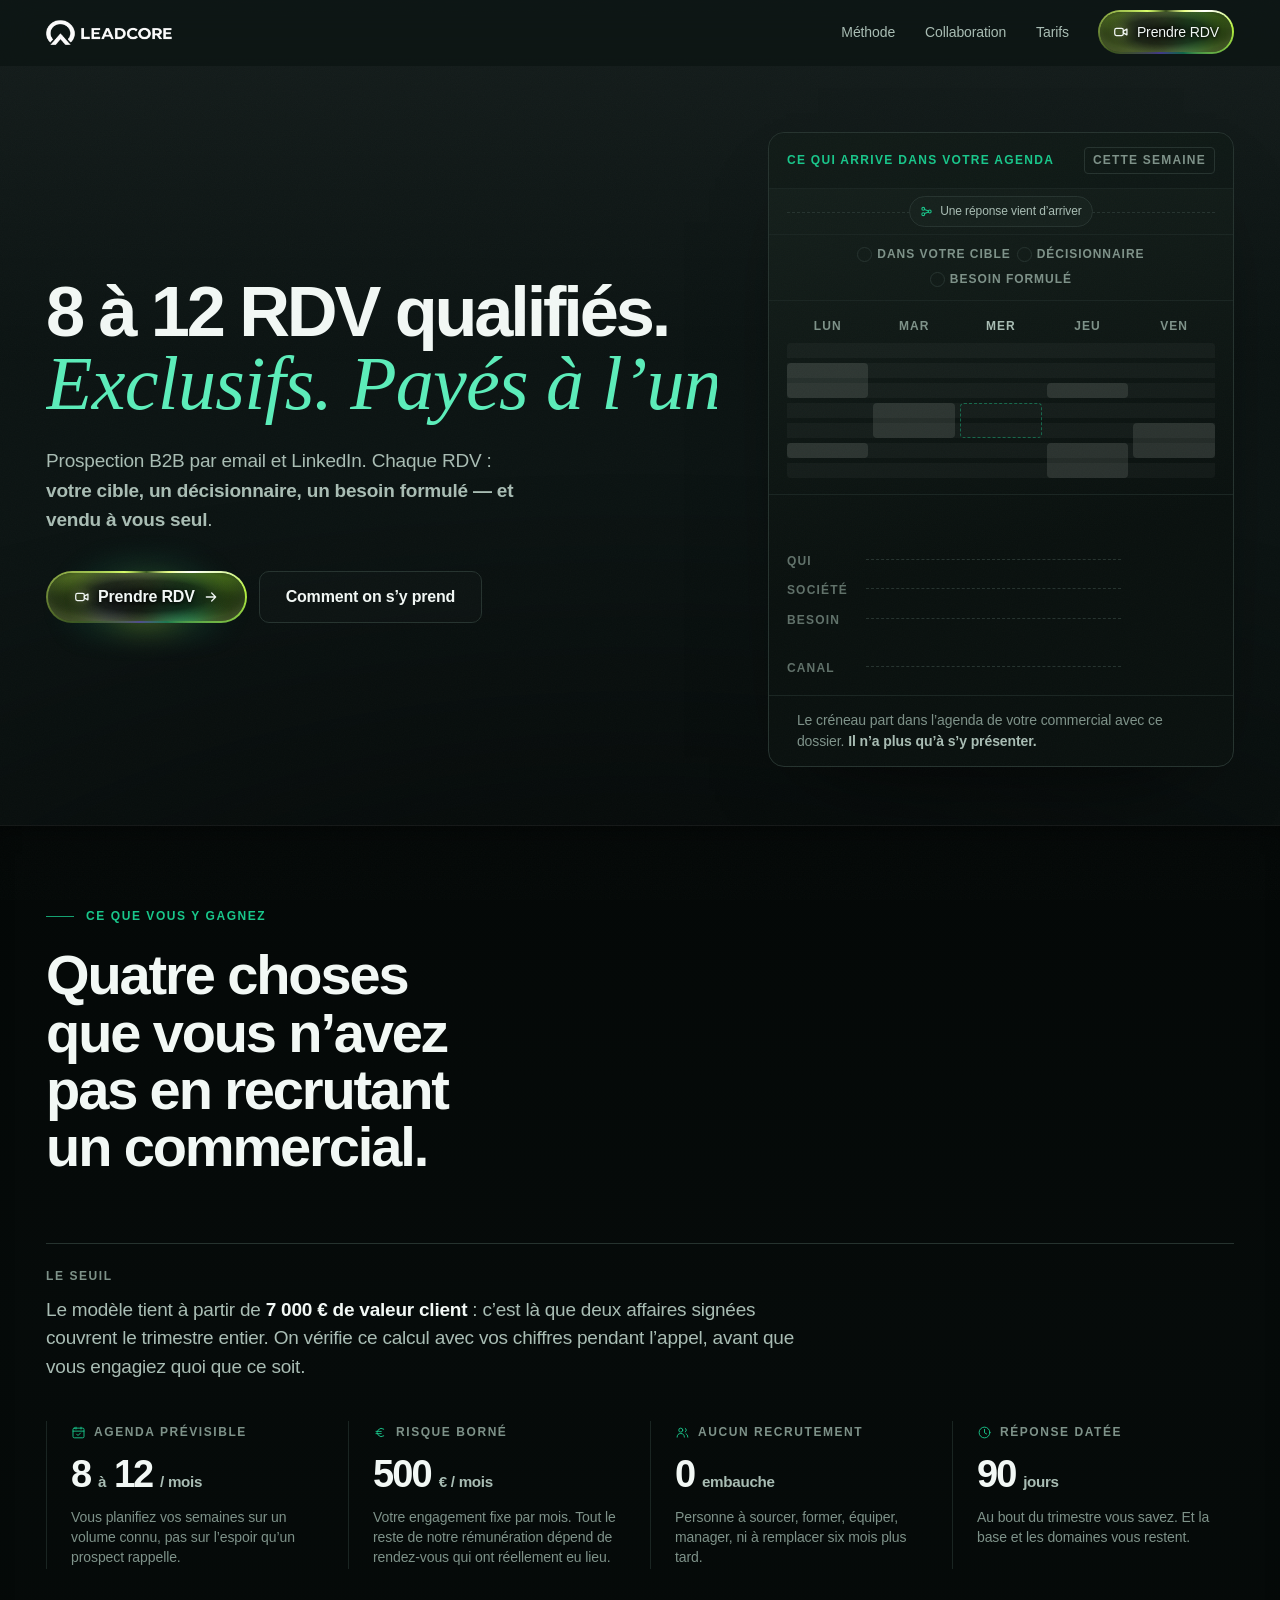
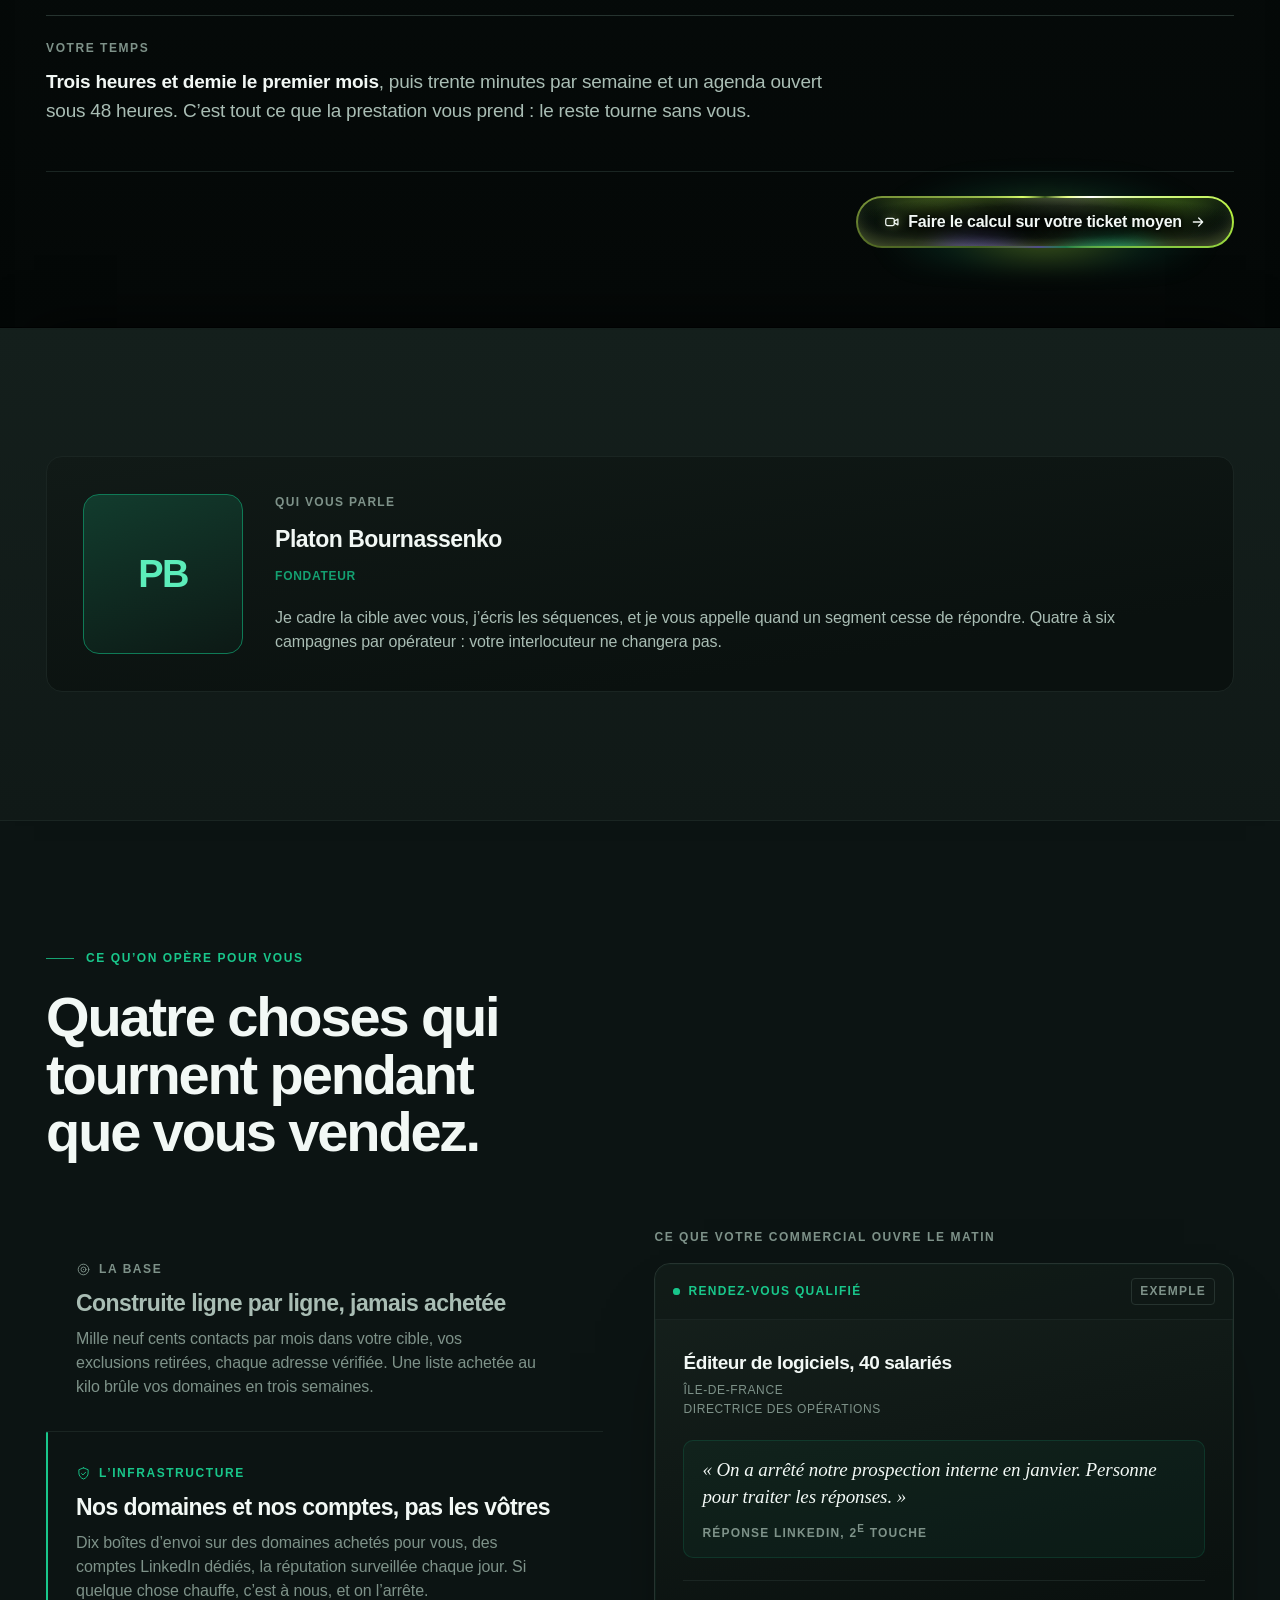
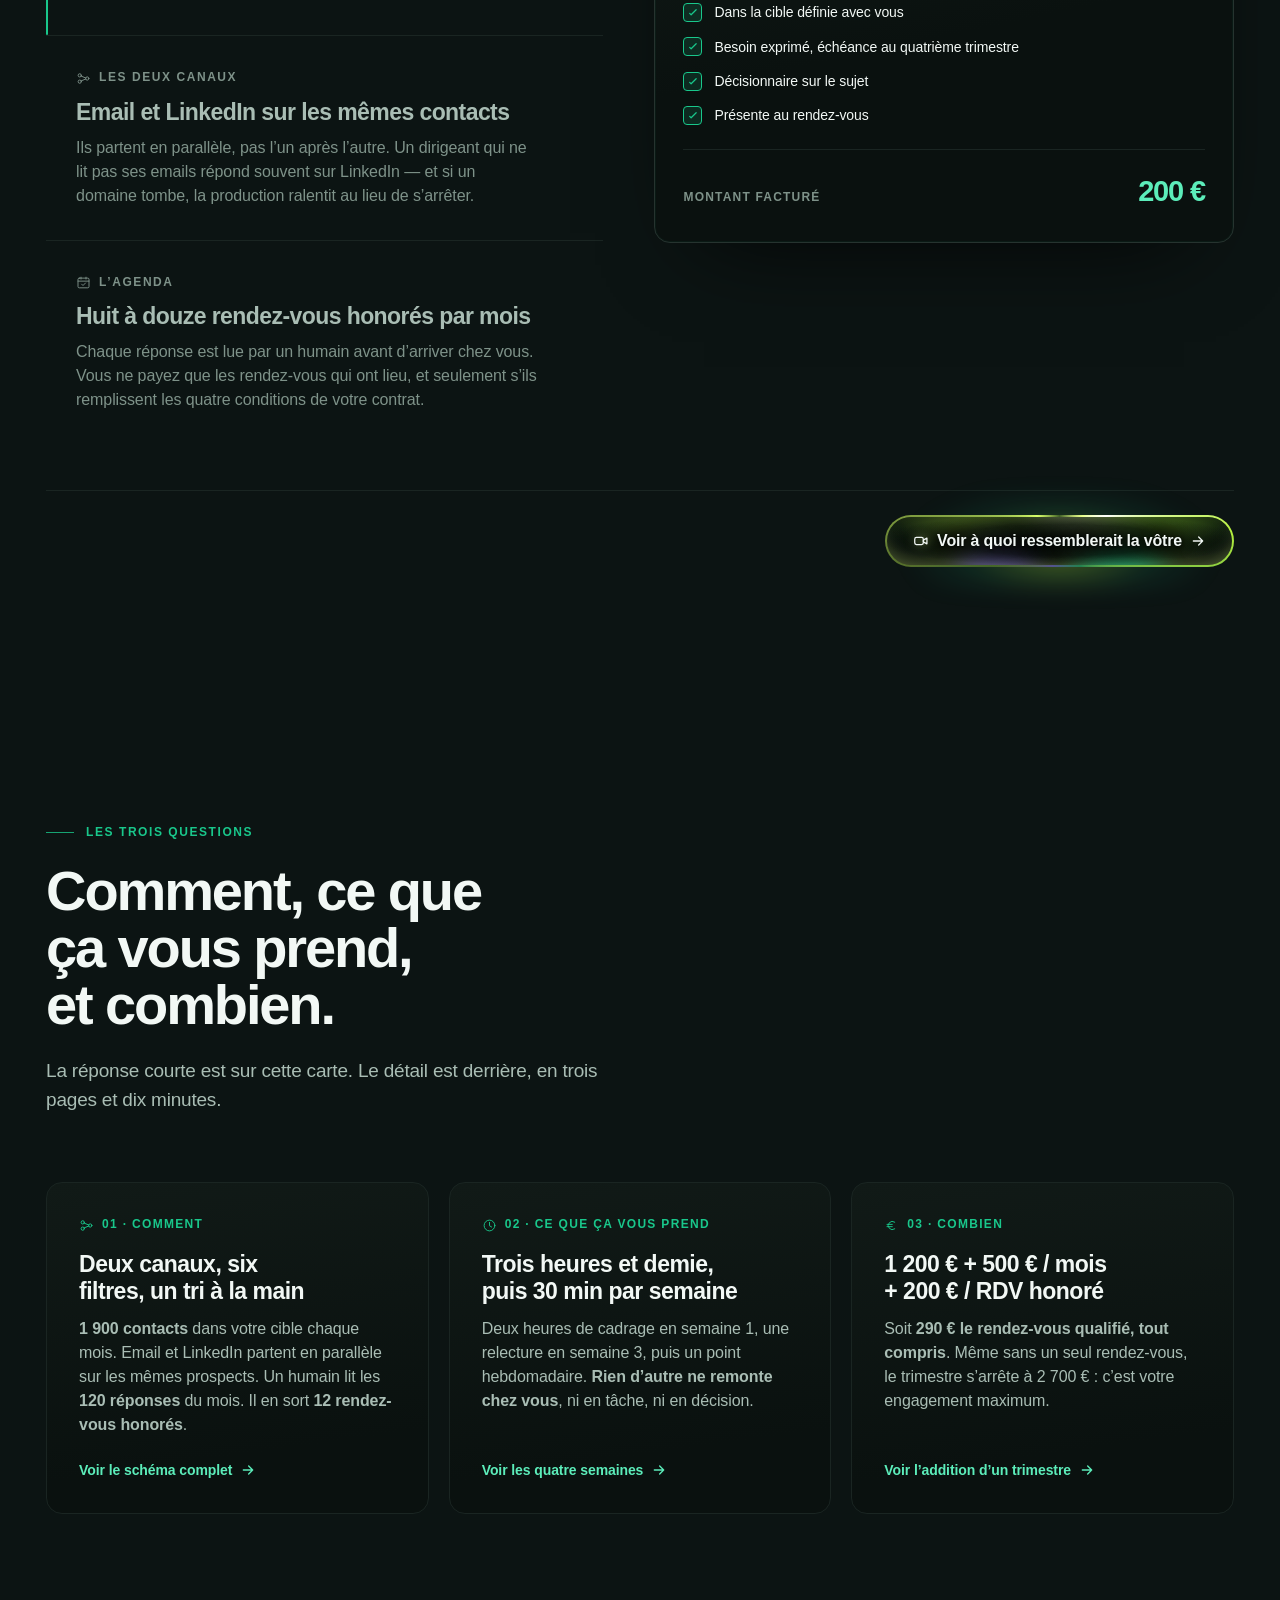
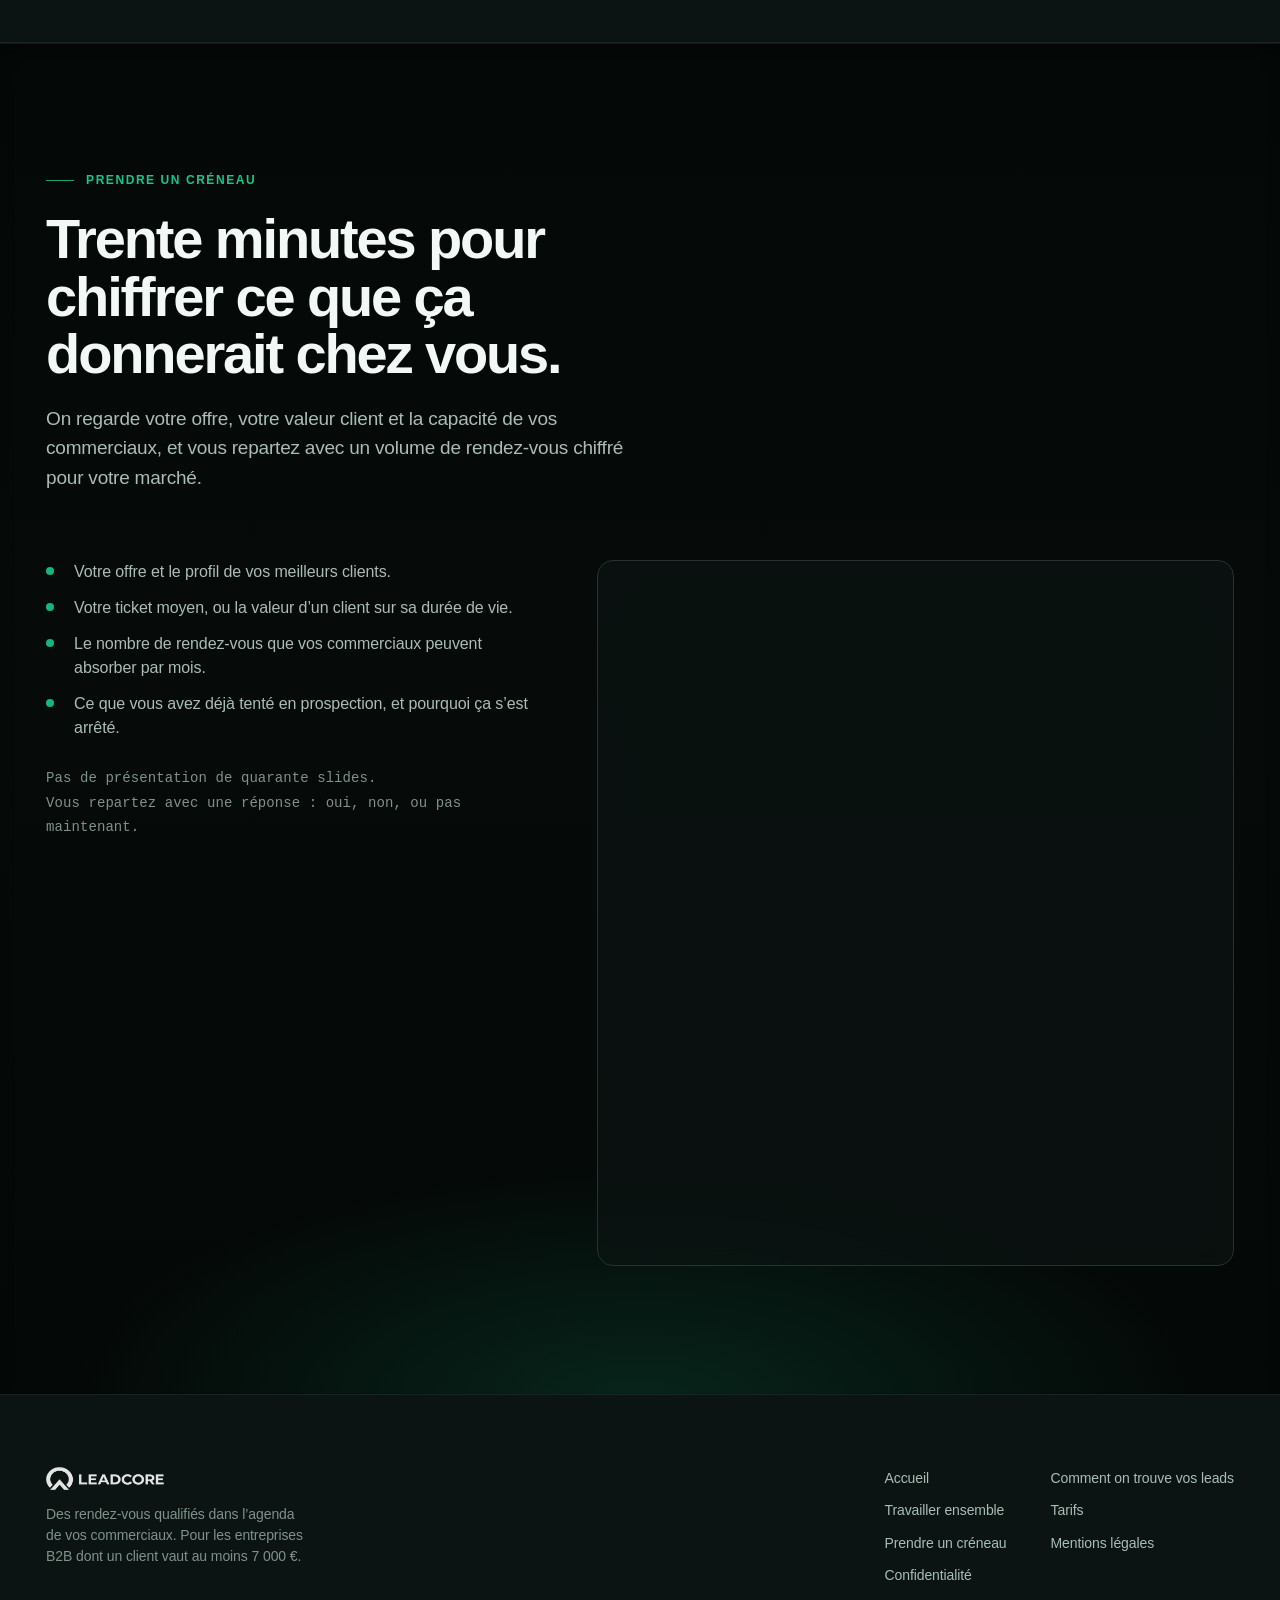
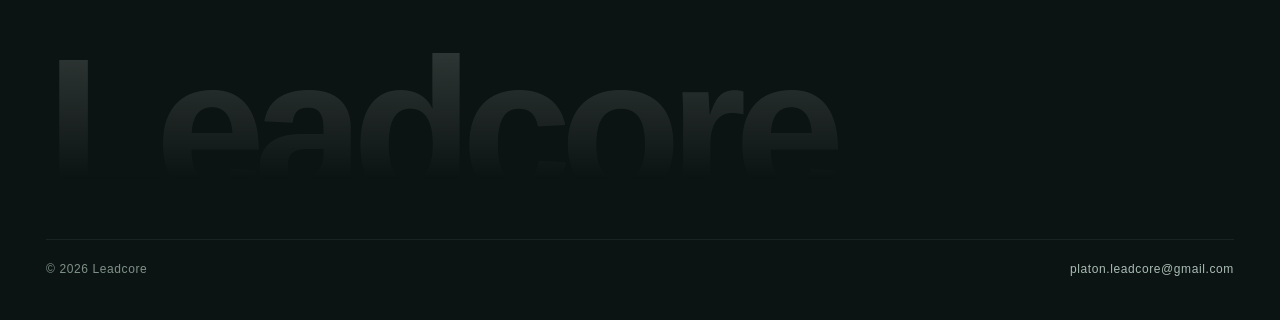
==== site/index.html @ 28aa3277 "L'agenda qui se remplit remplace la grille tarifaire dans le héros La place la plus visible du site " ====
<!doctype html>
<html lang="fr">
<head>
<meta charset="utf-8">
<meta name="viewport" content="width=device-width,initial-scale=1">
<title>Leadcore — Vos commerciaux ne prospectent plus, ils closent</title>
<meta name="description" content="Leadcore remplit l’agenda de vos commerciaux de rendez-vous B2B qualifiés. Vous ne payez que ceux qui ont lieu. Pour les entreprises dont un client vaut au moins 7 000 €.">
<link rel="canonical" href="https://leadcore.fr/">
<meta property="og:type" content="website">
<meta property="og:locale" content="fr_FR">
<meta property="og:site_name" content="Leadcore">
<meta property="og:url" content="https://leadcore.fr/">
<meta property="og:title" content="Leadcore — Vos commerciaux ne prospectent plus, ils closent">
<meta property="og:description" content="Leadcore remplit l’agenda de vos commerciaux de rendez-vous B2B qualifiés. Vous ne payez que ceux qui ont lieu. Pour les entreprises dont un client vaut au moins 7 000 €.">
<meta property="og:image" content="https://leadcore.fr/assets/og-leadcore.png">
<meta property="og:image:width" content="1200">
<meta property="og:image:height" content="630">
<meta name="twitter:card" content="summary_large_image">
<meta name="theme-color" content="#0C1413">
<link rel="icon" href="data:image/svg+xml,%3Csvg xmlns='http://www.w3.org/2000/svg' viewBox='0 0 32 32'%3E%3Crect width='32' height='32' rx='7' fill='%23050908'/%3E%3Cpath d='M10 8v13h9' stroke='%2319C78B' stroke-width='3.2' fill='none' stroke-linecap='square'/%3E%3C/svg%3E">
<link rel="apple-touch-icon" href="assets/icon-180.png">
<script>document.documentElement.className+=" js p-home has-intro"</script>
<link rel="preload" as="font" type="font/woff2" href="assets/fonts/geist-latin-19f9c925.woff2" crossorigin>
<link rel="preload" as="font" type="font/woff2" href="assets/fonts/instrument-serif-latin-5a51946d.woff2" crossorigin>
<link rel="stylesheet" href="assets/fonts.css?v=20260918b">
<link rel="stylesheet" href="assets/styles.css?v=20260918b">
</head>
<body>
<a class="skip" href="#main">Aller au contenu</a>

<!-- ══════════ OUVERTURE ══════════
     Séquence d'ouverture, jouée une fois par session. Le balisage est inerte
     tant que main.js ne pose pas la classe .go&nbsp;: sans JavaScript, sous
     prefers-reduced-motion ou en arrivant sur une ancre, le bloc reste
     display:none et la page s'affiche directement. -->
<div class="intro" id="intro" role="presentation" aria-hidden="true">
  <div class="intro-seeds" aria-hidden="true"><i></i><i></i><i></i><i></i><i></i><i></i></div>
  <div class="intro-lockup">
    <svg class="intro-mark" viewBox="0 0 252 218" aria-hidden="true">
      <g transform="translate(0,218) scale(1,-1)" fill-rule="evenodd"><path d="M101.3 214.1 c-5.6 -0.9 -10.5 -1.9 -10.9 -2.3 -0.4 -0.5 -1.7 -0.8 -2.9 -0.8 -2 0 -4.5 -0.9 -17.2 -6.6 -1.7 -0.8 -3.6 -1.4 -4.2 -1.4 -0.6 0 -1.1 -0.3 -1.1 -0.7 0 -0.5 -1 -1.3 -2.3 -1.9 -5.3 -2.6 -9.2 -5.1 -11.4 -7.1 -1.3 -1.3 -2.8 -2.3 -3.2 -2.3 -0.9 0 -18.4 -17.1 -21.2 -20.6 -5.6 -7.2 -9.9 -13.5 -9.9 -14.4 0 -0.5 -0.4 -1 -0.8 -1 -0.4 0 -1.6 -2.2 -2.7 -5 -1.1 -2.7 -2.3 -5 -2.7 -5 -0.4 0 -0.8 -0.6 -0.8 -1.4 0 -0.7 -0.7 -2.7 -1.5 -4.2 -0.8 -1.6 -1.5 -3.7 -1.5 -4.6 0 -0.9 -0.4 -2 -1 -2.3 -0.5 -0.3 -1 -1.9 -1 -3.4 0 -1.5 -0.4 -3.1 -1 -3.7 -2.6 -2.6 -2.7 -42.2 -0.1 -47.9 0.5 -1.1 1.7 -4.7 2.6 -8 2 -7 12.2 -28.5 13.5 -28.5 0.5 0 1.1 -0.8 1.4 -1.8 0.4 -1 1.9 -3.3 3.4 -4.9 1.5 -1.7 4.5 -5.2 6.7 -7.7 5.4 -6.2 4.1 -6.8 16.5 7.5 2.5 2.8 6.4 7.2 8.8 9.6 4.9 5.2 5 8.5 0.2 12.3 -1.8 1.4 -10.2 15.6 -10.7 18.1 -0.3 1.6 -0.9 2.9 -1.3 2.9 -0.7 0 -2.1 5.4 -4.1 16 -1.1 5.8 -0.5 20.5 1.1 25.5 0.5 1.6 1.7 5.7 2.6 9 0.9 3.3 2.6 7.6 3.8 9.5 1.2 1.9 2.6 4.4 3.3 5.5 0.7 1.1 1.5 2.6 1.9 3.4 1.3 2.6 10.6 12.5 15.8 16.9 3.8 3.2 13.3 9.2 14.6 9.2 0.5 0 1 0.4 1 0.8 0 0.4 2.4 1.5 5.3 2.5 2.8 0.9 8.1 2.6 11.7 3.8 27.9 8.9 63.6 -0.7 86 -23.1 8.5 -8.5 10.2 -10.6 12.6 -15.2 0.9 -1.8 2 -3.5 2.3 -3.8 1.8 -1.5 6.1 -13.2 6.1 -16.7 0 -1.2 0.6 -2.3 1.3 -2.6 1.7 -0.5 1.7 -29.9 -0.1 -30.5 -0.6 -0.2 -1.2 -1.9 -1.2 -3.7 0 -1.9 -0.4 -3.7 -1 -4 -0.5 -0.3 -1 -1.3 -1 -2.2 0 -1.6 -2.9 -8.4 -4 -9.3 -0.3 -0.3 -1.6 -2.2 -2.9 -4.3 -1.3 -2.1 -2.8 -4.3 -3.5 -5 -7.5 -7.7 -7.5 -8.8 -0.7 -15.9 2 -2 7.2 -7.5 11.6 -12.2 9.3 -10 8.9 -9.9 14 -3.5 2.2 2.7 4.8 6 5.9 7.2 1 1.2 3.9 5.4 6.4 9.2 2.5 3.9 4.9 7.2 5.4 7.3 0.4 0.2 0.8 0.9 0.8 1.5 0 0.9 1.8 5.7 7.1 19.2 3.7 9.5 5.1 42.8 2 50.7 -0.4 1.3 -1.6 4.8 -2.6 7.8 -2.5 8.1 -2.7 8.7 -7.5 18.2 -2.4 4.8 -5.1 9.7 -6.2 10.7 -1 1.1 -1.8 2.5 -1.8 3.1 0 0.5 -0.4 1 -0.9 1 -0.5 0 -1.3 1 -1.6 2.1 -0.7 2.2 -21.5 23.9 -22.8 23.9 -0.4 0 -1.3 0.5 -2 1 -5 4.2 -7.1 5.8 -10.4 7.5 -2.1 1.1 -4 2.2 -4.3 2.6 -0.6 0.6 -11.6 5.9 -12.4 5.9 -0.3 0 -3 1.1 -6 2.5 -3 1.4 -6.4 2.5 -7.5 2.5 -1.2 0 -2.9 0.4 -3.9 0.9 -7.5 3.8 -39.9 5.1 -57.9 2.2z"/><path d="M121.9 96.8 c-2.4 -2.8 -5.7 -6.6 -7.4 -8.4 -1.6 -1.7 -4.6 -5 -6.5 -7.4 -4 -4.7 -11 -12.7 -15.6 -17.6 -1.7 -1.8 -5 -5.7 -7.5 -8.5 -2.4 -2.9 -4.9 -5.7 -5.4 -6.3 -0.6 -0.6 -3.5 -4 -6.5 -7.6 -3 -3.6 -6 -6.9 -6.6 -7.5 -0.5 -0.5 -3.9 -4.4 -7.5 -8.5 -7.5 -8.7 -13.3 -15.3 -17.1 -19.3 -1.6 -1.6 -2.8 -3.3 -2.8 -3.8 0 -1.9 44.8 -1.1 46.8 0.9 0.9 0.9 4.6 5.2 8.1 9.5 3.5 4.2 6.6 7.7 7 7.7 0.3 0 1.7 1.7 3.1 3.7 1.4 2 3 4.1 3.6 4.7 0.5 0.6 3.2 3.6 5.8 6.6 7.4 8.5 11.3 12.7 12.5 13.5 1.2 0.7 4.4 -2.3 10.5 -9.6 5.4 -6.4 13.1 -15.2 17.4 -19.8 2.4 -2.5 6 -6.6 8 -9.1 8.1 -9.8 5.7 -9.1 30.4 -8.9 23.9 0.1 23.8 0.1 18.1 5.9 -3.8 3.7 -12.1 13 -18.4 20.5 -1.9 2.2 -4.3 4.9 -5.4 6.1 -1.1 1.1 -4 4.4 -6.5 7.3 -2.5 2.8 -6.3 7.1 -8.5 9.4 -2.2 2.3 -5.8 6.4 -8 9.1 -2.2 2.7 -5.4 6.3 -7 8 -1.7 1.7 -5.1 5.6 -7.5 8.6 -4.7 5.7 -9.8 11.6 -16.3 18.4 -2.2 2.2 -4.5 4.9 -5.2 5.8 -1.1 1.7 -1.6 1.4 -5.6 -3.4z"/></g>
    </svg>
    <svg class="intro-word" viewBox="0 0 791 218" aria-hidden="true">
      <g transform="translate(0,218) scale(1,-1)" fill-rule="evenodd"><path d="M444.5 149 c-0.3 -0.5 -2.1 -1 -3.8 -1 -4.6 0 -17.7 -4.7 -17.7 -6.2 0 -0.5 -0.7 -0.8 -1.5 -0.8 -1.8 0 -14.5 -12.1 -14.5 -13.8 0 -0.7 -0.4 -1.2 -1 -1.2 -0.5 0 -1.2 -1.1 -1.6 -2.5 -0.3 -1.4 -1 -2.5 -1.5 -2.5 -0.5 0 -0.9 -0.8 -0.9 -1.8 0 -1 -0.6 -2.4 -1.2 -3 -0.9 -0.9 -1.3 -5.5 -1.3 -15.7 0 -10.2 0.4 -14.8 1.3 -15.6 0.6 -0.7 1.2 -2.1 1.2 -3 0 -1 0.3 -1.9 0.8 -2.1 0.4 -0.2 1.6 -2.1 2.7 -4.2 3.4 -6.7 12.8 -15.3 20.5 -18.8 11.3 -5.2 14.2 -5.8 27.5 -5.8 11.1 0 15.3 0.6 21 3 7.7 3.3 10.3 4.6 12.6 6.4 1.5 1.2 3.8 3 5.3 4 3.4 2.5 3.4 2.7 -1.8 7.9 -10.8 10.7 -11.1 10.8 -19.3 3 -4.9 -4.5 -20.5 -6.4 -29 -3.4 -8.3 2.8 -18.3 11.3 -18.3 15.4 0 0.7 -0.5 1.8 -1.2 2.5 -3 3 -1.1 21.1 2.7 26.1 3.1 4 9.7 10.1 11 10.1 0.8 0 1.5 0.4 1.5 0.8 0 3.6 25.9 3.9 29 0.3 0.3 -0.3 2.1 -1.5 4 -2.5 1.9 -1.1 4.2 -2.8 5.1 -3.8 2.2 -2.5 1.9 -2.7 10.2 5.6 7.4 7.4 7.4 7.4 5 9.2 -1.3 1 -3.4 2.6 -4.5 3.6 -1.2 1 -2.5 1.8 -3 1.8 -0.5 0 -1.7 0.8 -2.8 1.8 -1.8 1.6 -7.8 3.6 -18.3 6.1 -5.9 1.4 -17.4 1.4 -18.2 0.1z"/><path d="M545 149 c-0.8 -0.5 -2.8 -1 -4.4 -1 -3.4 0 -13.9 -3.1 -14.4 -4.2 -0.2 -0.5 -1 -0.8 -1.8 -0.8 -0.8 0 -1.4 -0.4 -1.4 -0.9 0 -0.5 -1 -1.1 -2.3 -1.5 -3.9 -0.9 -14.5 -12.6 -17.8 -19.5 -11.4 -24 0.9 -56.7 24.6 -65.1 1.7 -0.6 3.9 -1.4 5 -1.9 5.9 -2.5 10.3 -3.1 21.2 -3.1 11 0 15.4 0.6 20.8 3.1 1.1 0.5 3.1 1.3 4.5 1.8 8.1 2.9 25 20.6 25 26.1 0 0.9 0.6 2.2 1.3 2.8 2.1 2.2 1.6 25.6 -0.8 31.7 -3.6 9.3 -14.3 22.3 -20 24.1 -1.1 0.4 -2.3 1.1 -2.6 1.6 -0.9 1.4 -13.6 5.8 -16.9 5.8 -1.6 0 -3.2 0.5 -3.5 1 -0.8 1.3 -14.5 1.3 -16.5 0z m17.5 -20.2 c2.5 -0.7 4.5 -1.6 4.5 -2 0 -0.4 0.5 -0.8 1 -0.8 1.3 0 3.3 -1.5 7.7 -6 11 -11.1 11.2 -28.9 0.4 -40 -23 -23.5 -63.1 -1.1 -53.3 29.9 1.8 5.9 10.5 16.1 13.6 16.1 0.9 0 1.6 0.4 1.6 0.9 0 2.7 16.8 4 24.5 1.9z"/><path d="M1 100.5 c0 -47.5 0 -47.5 37.5 -47.5 37.6 0 37.6 0 37.3 9.3 -0.3 9.2 -0.3 9.2 -26.5 9.5 -26.3 0.2 -26.3 0.2 -26.3 38.2 0 38 0 38 -11 38 -11 0 -11 0 -11 -47.5z"/><path d="M91 100.5 c0 -47.5 0 -47.5 37.4 -47.5 37.4 0 37.4 0 37.3 9.3 -0.2 9.2 -0.2 9.2 -26.4 9.5 -26.3 0.2 -26.3 0.2 -26.3 10.7 0 10.5 0 10.5 22 10.5 22 0 22 0 22 9 0 9 0 9 -22 9 -22 0 -22 0 -22 9 0 9 0 9 25.8 9.2 25.7 0.3 25.7 0.3 25.7 9.3 0 9 0 9 -36.7 9.3 -36.8 0.2 -36.8 0.2 -36.8 -47.3z"/><path d="M214.4 140.3 c-2 -4.3 -4.2 -9.3 -5 -11 -0.8 -1.8 -2.1 -4.8 -2.9 -6.7 -0.8 -1.9 -1.5 -3.9 -1.5 -4.5 0 -0.6 -0.4 -1.1 -1 -1.1 -0.5 0 -1 -0.6 -1 -1.2 0 -0.7 -1.2 -3.5 -2.5 -6.3 -1.4 -2.7 -2.5 -5.6 -2.5 -6.2 0 -0.7 -0.4 -1.3 -0.8 -1.3 -0.5 0 -1.7 -2.6 -2.8 -5.7 -1 -3.2 -2.1 -6 -2.4 -6.3 -0.6 -0.6 -2.3 -4.1 -4.4 -9.2 -3 -7.2 -4.9 -11.3 -8.2 -18.5 -4.6 -9.8 -5 -9.3 8 -9.3 11.4 0 11.4 0 12.6 3.8 1.2 3.9 3.1 8.3 4 9.2 0.3 0.3 1 1.9 1.5 3.5 1.4 4.1 46 4.9 48 0.8 0.5 -1.1 2.6 -5.5 4.5 -9.7 3.5 -7.6 3.5 -7.6 14.8 -7.6 6.1 0 11.2 0.2 11.2 0.6 0 0.3 -0.9 2.6 -2.1 5.2 -4.8 10.7 -9 19.8 -9.9 21.4 -0.6 1 -1 2.5 -1 3.3 0 0.8 -0.4 1.5 -0.8 1.5 -0.4 0 -1.4 1.7 -2.1 3.8 -1.4 4 -5 12.1 -10.8 24.2 -2 4.1 -3.9 8.4 -4.4 9.5 -0.4 1.1 -2.6 5.9 -4.8 10.6 -2.3 4.8 -4.1 9.3 -4.1 10 -0.1 4.2 -2.3 4.9 -14.4 4.9 -11.7 0 -11.7 0 -15.2 -7.7z m17.6 -20.5 c0 -0.5 0.9 -2.9 2 -5.4 1.1 -2.4 2.9 -6.4 4 -8.8 1.1 -2.5 2 -5 2 -5.5 0 -0.6 0.5 -1.1 1 -1.1 0.6 0 1 -0.9 1 -1.9 0 -1.1 0.5 -2.3 1 -2.6 0.6 -0.3 1 -1.5 1 -2.6 0 -1.8 -0.8 -1.9 -13.9 -1.9 -16.1 0 -16 -0.1 -12 8.5 1.5 3.3 3.7 8.3 4.9 11 5.6 12.7 6.1 13.6 7.6 12.4 0.8 -0.6 1.4 -1.6 1.4 -2.1z"/><path d="M295 100.5 c0 -47.5 0 -47.5 25.9 -47.5 16.3 0 26.2 0.4 26.6 1 0.3 0.6 1.7 1 3 1 10.2 0 28.3 13.2 32.7 23.8 3.9 9.6 4.7 13.2 4.8 21.6 0 8.5 -2.3 19.6 -4.2 20.4 -0.5 0.2 -0.8 0.9 -0.8 1.6 0 2.7 -10.8 14.3 -16 17.2 -1.9 1 -3.7 2.2 -4 2.5 -3.1 3.5 -21.9 5.9 -46.7 5.9 -21.3 0 -21.3 0 -21.3 -47.5z m55.4 25.1 c10.8 -6.2 14 -12 14 -25.6 0 -19.5 -10 -27.7 -33.9 -27.9 -13.5 -0.2 -13.5 -0.2 -13.5 28.5 0 28.6 0 28.6 14.3 28.2 13.4 -0.4 14.5 -0.6 19.1 -3.2z"/><path d="M621 100.5 c0 -47.5 0 -47.5 11 -47.5 11 0 11 0 11 15.5 0 15.5 0 15.5 9 15.5 5 0 9 -0.4 9 -0.8 0 -0.5 0.9 -1.9 2 -3.2 1.1 -1.3 2 -2.8 2 -3.4 0 -0.7 0.9 -1.8 2 -2.6 1.1 -0.8 2 -1.8 2 -2.3 0 -1 5.2 -8.1 6.3 -8.5 0.4 -0.2 0.7 -0.9 0.7 -1.6 0 -0.7 1.1 -2.6 2.5 -4.2 1.4 -1.6 2.5 -3.2 2.5 -3.6 0 -0.5 5.7 -0.8 12.6 -0.8 15.4 0 15.8 -2.9 -3.6 23 -7.7 10.3 -7.6 10.1 -4.9 12.1 1.3 1 3 1.9 3.7 1.9 0.7 0 2.7 1.3 4.5 3 1.8 1.6 3.5 3 3.8 3 0.4 0 0.9 0.8 1.3 1.8 0.3 0.9 0.9 2.4 1.4 3.2 2.7 4.7 3.2 6.7 3.2 14 0 11.6 -6.4 23.1 -14.2 25.6 -1 0.3 -1.8 0.9 -1.8 1.3 0 3.4 -20.1 6.1 -44.7 6.1 -21.3 0 -21.3 0 -21.3 -47.5z m52.8 26.8 c0.2 -0.7 0.8 -1.3 1.4 -1.3 4.1 0 7.3 -11.2 4.7 -16.3 -3.5 -6.6 -7.2 -8 -23.1 -8.5 -13.8 -0.5 -13.8 -0.5 -13.8 13.8 0 14.2 0 14.2 15.2 13.8 11 -0.2 15.2 -0.6 15.6 -1.5z"/><path d="M717.5 146.8 c-0.3 -0.7 -0.6 -22.1 -0.7 -47.6 -0.3 -46.2 -0.3 -46.2 37 -46.2 37.2 0 37.2 0 37.2 9.5 0 9.5 0 9.5 -26 9.5 -26 0 -26 0 -26 9.9 0 12.3 -2 11.3 22.5 11.1 20.5 -0.1 20.5 -0.1 20.5 8.9 0 9.1 0 9.1 -21.2 9.3 -21.3 0.3 -21.3 0.3 -21.3 8.8 0 8.5 0 8.5 24.8 8.8 24.8 0.2 24.8 0.2 24.5 9.5 -0.3 9.2 -0.3 9.2 -35.6 9.5 -27.7 0.2 -35.4 0 -35.7 -1z"/></g>
    </svg>
  </div>
</div>

<header class="hdr">
  <div class="wrap">
    <a class="mark" href="index.html" aria-label="Leadcore, accueil"><img src="assets/leadcore-logo.png" alt="Leadcore" width="126" height="25"></a>
    <button class="nav-toggle" type="button" aria-expanded="false" aria-controls="nav" aria-label="Ouvrir le menu">
      <svg class="m" viewBox="0 0 24 24" aria-hidden="true"><path d="M4 7h16M4 12h16M4 17h16"/></svg>
      <svg class="x" viewBox="0 0 24 24" aria-hidden="true"><path d="M6 6l12 12M18 6L6 18"/></svg>
    </button>
    <nav class="nav" id="nav" aria-label="Navigation principale">
      <a href="methode.html">Méthode</a>
      <a href="collaboration.html">Collaboration</a>
      <a href="tarifs.html">Tarifs</a>
      <span class="cta-rdv sm"><a class="btn btn-pri btn-sm" href="#rendez-vous"><span class="aur" aria-hidden="true"><i></i><i></i><i></i><i></i><i></i></span><svg class="visio" viewBox="0 0 24 24" aria-hidden="true"><rect x="2.6" y="6.6" width="12.9" height="10.8" rx="2.6"/><path d="M15.5 10.7l5.4-3v8.6l-5.4-3z"/></svg>Prendre RDV</a></span>
    </nav>
  </div>
  <span class="prog" aria-hidden="true"></span>
</header>
<main id="main">
<span id="top"></span>

<!-- ══════════════════════════ HÉROS · nuit ══════════════════════════ -->
<section class="hero">
  <span class="scan" aria-hidden="true"></span>

  <div class="wrap hero-grid">
    <div class="hero-copy">
      <!-- L'accroche dit le livrable, sa qualité et le modèle, dans cet ordre :
           un chiffre d'abord, parce que c'est ce qu'un dirigeant cherche.
           L'italique marque un vrai retournement — une agence payée à l'unité
           et non au forfait — donc elle a le droit d'être là.
           « Exclusifs » se dit du rendez-vous, pas du secteur : il est pris
           pour vous et n'est revendu à personne. L'exclusivité sectorielle,
           elle, n'est pas tranchée (voir docs/MAJ-OFFRE-2026-09.md), donc le
           chapeau referme le sens tout de suite.
           La catégorie est passée du sur-titre à la première ligne du chapeau :
           un seul endroit, et il se lit. -->
      <h1>
        <span class="ln"><span>8 à 12 RDV qualifiés.</span></span>
        <span class="ln"><span class="ex">Exclusifs. Payés à l’unité.</span></span>
      </h1>
      <p class="lede">Prospection B2B par email et LinkedIn. Chaque RDV&nbsp;: <b>votre cible, un décisionnaire, un besoin formulé — et vendu à vous seul</b>.</p>
      <div class="cta">
        <span class="cta-rdv"><a class="btn btn-pri" href="#rendez-vous"><span class="aur" aria-hidden="true"><i></i><i></i><i></i><i></i><i></i></span><svg class="visio" viewBox="0 0 24 24" aria-hidden="true"><rect x="2.6" y="6.6" width="12.9" height="10.8" rx="2.6"/><path d="M15.5 10.7l5.4-3v8.6l-5.4-3z"/></svg>Prendre RDV
          <svg class="ar" viewBox="0 0 24 24" aria-hidden="true"><path d="M5 12h14M13 6l6 6-6 6"/></svg>
        </a></span>
        <a class="btn btn-gho" href="methode.html">Comment on s’y prend</a>
      </div>
    </div>

    <!-- Le panneau le plus visible du site montre le livrable : un rendez-vous
         qui entre dans un agenda avec le dossier du prospect. Il a porté une
         trajectoire inventée, puis la grille tarifaire ; le prix reste sur la
         page dans la carte «&nbsp;03&nbsp;· Combien&nbsp;» et sur toute la page Tarifs.
         Une seule boucle de 13 s, découpée en pourcentages — section 36. -->
    <figure class="stats agenda rv">
      <figcaption class="stats-hd">
        <span class="lbl">Ce qui arrive dans votre agenda</span>
        <span class="tag">Cette semaine</span>
      </figcaption>

      <div class="ag-piste" aria-hidden="true">
        <span class="ag-puce">
          <svg class="ico" viewBox="0 0 24 24"><circle cx="6" cy="7" r="2.6"/><circle cx="18" cy="12" r="2.6"/><circle cx="6" cy="17" r="2.6"/><path d="M8.3 8.3l7.4 2.6M8.3 15.7l7.4-2.6"/></svg>
          Une réponse vient d’arriver
        </span>
      </div>

      <div class="ag-cond" aria-hidden="true">
        <span style="--i:0"><i></i>Dans votre cible</span>
        <span style="--i:1"><i></i>Décisionnaire</span>
        <span style="--i:2"><i></i>Besoin formulé</span>
      </div>

      <div class="ag-cal" aria-hidden="true">
        <div class="ag-jours"><span>Lun</span><span>Mar</span><b>Mer</b><span>Jeu</span><span>Ven</span></div>
        <div class="ag-grid">
          <span class="ag-ev" style="--c:1;--r:2;--n:2"></span>
          <span class="ag-ev" style="--c:1;--r:6;--n:1"></span>
          <span class="ag-ev" style="--c:2;--r:4;--n:2"></span>
          <span class="ag-ev" style="--c:4;--r:3;--n:1"></span>
          <span class="ag-ev" style="--c:4;--r:6;--n:2"></span>
          <span class="ag-ev" style="--c:5;--r:5;--n:2"></span>
          <span class="ag-ev ag-cible" style="--c:3;--r:4;--n:2"></span>
          <span class="ag-neuf ag-ev" style="--c:3;--r:4;--n:2"></span>
        </div>
      </div>

      <div class="ag-fiche">
        <div class="ag-quand" style="--i:0">Mercredi 14:30 <em>· 30 min, en visio</em></div>
        <div class="ag-l" style="--i:1"><b>Qui</b><span>Direction commerciale — elle décide, et elle signe.</span></div>
        <div class="ag-l" style="--i:2"><b>Société</b><span>Éditeur SaaS B2B, 40 à 80 salariés, dans votre cible.</span></div>
        <div class="ag-l" style="--i:3"><b>Besoin</b><span><q>Deux commerciaux recrutés ce trimestre, pas assez de rendez-vous à leur donner.</q></span></div>
        <div class="ag-l" style="--i:4"><b>Canal</b><span><svg class="ico" viewBox="0 0 24 24" aria-hidden="true"><circle cx="6" cy="7" r="2.6"/><circle cx="18" cy="12" r="2.6"/><circle cx="6" cy="17" r="2.6"/><path d="M8.3 8.3l7.4 2.6M8.3 15.7l7.4-2.6"/></svg>LinkedIn, réponse au deuxième message.</span></div>
      </div>

      <div class="stats-ft">Le créneau part dans l’agenda de votre commercial avec ce dossier. <b>Il n’a plus qu’à s’y présenter.</b></div>
    </figure>
  </div>
</section>

<!-- ══════════════════════════ BANDEAU DE COTATION ══════════════════════════ -->
<section class="sec plate" id="gains" style="padding-top:clamp(52px,6.4vw,82px)">
  <div class="wrap">
    <div class="sec-head rv">
      <p class="eyebrow">Ce que vous y gagnez</p>
      <h2>Quatre choses que vous n’avez pas en recrutant un commercial.</h2>
    </div>

    <!-- Le critère de refus passe AVANT les quatre gains. C'est la phrase qui
         qualifie ou disqualifie le lecteur en une ligne ; la lire après avoir
         lu les bénéfices, c'est la lire trop tard. -->
    <div class="banner rv" style="margin-bottom:clamp(26px,3.2vw,40px)">
      <span class="k">Le seuil</span>
      <span>Le modèle tient à partir de <b>7 000 € de valeur client</b>&nbsp;: c’est là que deux affaires signées couvrent le trimestre entier. On vérifie ce calcul avec vos chiffres pendant l’appel, avant que vous engagiez quoi que ce soit.</span>
    </div>

    <div class="band">
      <div class="band-c pad rv" style="--i:0">
        <span class="k"><svg class="ico" viewBox="0 0 24 24" aria-hidden="true"><rect x="3.2" y="5" width="17.6" height="15.5" rx="2"/><path d="M3.2 9.8h17.6M8 3.5v3M16 3.5v3M9 14.6l2.2 2.2 4-4"/></svg>Agenda prévisible</span>
        <span class="v">8<small>&nbsp;à&nbsp;</small>12<small>&nbsp;/ mois</small></span>
        <p>Vous planifiez vos semaines sur un volume connu, pas sur l’espoir qu’un prospect rappelle.</p>
      </div>
      <div class="band-c pad rv" style="--i:1">
        <span class="k"><svg class="ico" viewBox="0 0 24 24" aria-hidden="true"><path d="M17.2 6.6a6.6 6.6 0 100 10.8M4.8 10.2h8.4M4.8 13.8h8.4"/></svg>Risque borné</span>
        <span class="v"><span data-count>500</span><small>&nbsp;€ / mois</small></span>
        <p>Votre engagement fixe par mois. Tout le reste de notre rémunération dépend de rendez-vous qui ont réellement eu lieu.</p>
      </div>
      <div class="band-c pad rv" style="--i:2">
        <span class="k"><svg class="ico" viewBox="0 0 24 24" aria-hidden="true"><circle cx="9.2" cy="8.2" r="3.2"/><path d="M3.4 19.4a5.8 5.8 0 0111.6 0"/><path d="M16.4 5.4a3.2 3.2 0 010 5.6M17.6 13.8a5.8 5.8 0 013 5.6"/></svg>Aucun recrutement</span>
        <span class="v">0<small>&nbsp;embauche</small></span>
        <p>Personne à sourcer, former, équiper, manager, ni à remplacer six mois plus tard.</p>
      </div>
      <div class="band-c pad rv" style="--i:3">
        <span class="k"><svg class="ico" viewBox="0 0 24 24" aria-hidden="true"><circle cx="12" cy="12" r="8.6"/><path d="M12 7v5.4l3.4 2"/></svg>Réponse datée</span>
        <span class="v">90<small>&nbsp;jours</small></span>
        <p>Au bout du trimestre vous savez. Et la base et les domaines vous restent.</p>
      </div>
    </div>

    <div class="banner rv" style="margin-top:clamp(30px,4vw,46px)">
      <span class="k">Votre temps</span>
      <span><b>Trois heures et demie le premier mois</b>, puis trente minutes par semaine et un agenda ouvert sous 48 heures. C’est tout ce que la prestation vous prend&nbsp;: le reste tourne sans vous.</span>
    </div>

    <!-- La sélection à l'entrée. C'est le signal de crédibilité le plus fort
         du site&nbsp;: il vivait en bas de la page Tarifs, où un dirigeant qui
         donne quatre-vingt-dix secondes ne descend jamais. -->
    <p class="cta-ctx rv"><span class="cta-rdv sm"><a class="btn btn-pri" href="#rendez-vous"><span class="aur" aria-hidden="true"><i></i><i></i><i></i><i></i><i></i></span><svg class="visio" viewBox="0 0 24 24" aria-hidden="true"><rect x="2.6" y="6.6" width="12.9" height="10.8" rx="2.6"/><path d="M15.5 10.7l5.4-3v8.6l-5.4-3z"/></svg>Faire le calcul sur votre ticket moyen<svg class="ar" viewBox="0 0 24 24" aria-hidden="true"><path d="M5 12h14M13 6l6 6-6 6"/></svg></a></span></p>
  </div>
</section>

<!-- ══════════════════════════ LE DÉFILÉ ══════════════════════════
     Quatre choses qu'on exploite, chacune avec son image. L'affirmation qui
     traverse le tiers médian de la fenêtre devient active et fait changer le
     cadre de droite. Voir la section 34 de la feuille de style. -->
<!-- ══════════════════════════ QUI VOUS PARLE ══════════════════════════
     Remontée juste après les quatre gains. Sans logo client et sans cas
     chiffré, l'incarnation est le seul transfert de confiance disponible —
     et elle vivait à 3 000 px, traitée comme une signature de bas de page.
     Le portrait attend son fichier : déposer assets/portrait.jpg (carré,
     1 200 px minimum) et décommenter l'image suffit, rien d'autre ne bouge. -->
<section class="sec raise" id="equipe">
  <div class="wrap">
    <div class="card founder rv">
      <div class="portrait">
        <!-- <img src="assets/portrait.jpg" alt="Platon Bournassenko" width="1200" height="1200"> -->
        <span class="ini" aria-hidden="true">PB</span>
      </div>
      <div>
        <span class="tag">Qui vous parle</span>
        <h3>Platon Bournassenko</h3>
        <p class="role">Fondateur</p>
        <p>Je cadre la cible avec vous, j’écris les séquences, et je vous appelle quand un segment cesse de répondre. Quatre à six campagnes par opérateur&nbsp;: votre interlocuteur ne changera pas.</p>
      </div>
    </div>
  </div>
</section>

<section class="sec" id="ce-quon-fait">
  <div class="wrap">
    <div class="sec-head rv">
      <p class="eyebrow">Ce qu’on opère pour vous</p>
      <h2>Quatre choses qui tournent pendant que vous vendez.</h2>
    </div>

    <div class="defile">
      <div class="defile-list">
        <article class="dstep on">
          <span class="k"><svg class="ico" viewBox="0 0 24 24" aria-hidden="true"><circle cx="12" cy="12" r="8.5"/><circle cx="12" cy="12" r="4"/><circle cx="12" cy="12" r=".9" fill="currentColor" stroke="none"/></svg>La base</span>
          <h3>Construite ligne par ligne, jamais achetée</h3>
          <p>Mille neuf cents contacts par mois dans votre cible, vos exclusions retirées, chaque adresse vérifiée. Une liste achetée au kilo brûle vos domaines en trois semaines.</p>
        </article>
        <article class="dstep">
          <span class="k"><svg class="ico" viewBox="0 0 24 24" aria-hidden="true"><path d="M12 3l7.4 2.9v5.2c0 4.4-3 8.2-7.4 9.7-4.4-1.5-7.4-5.3-7.4-9.7V5.9L12 3z"/><path d="M9 12.2l2.1 2.1 4.2-4.2"/></svg>L’infrastructure</span>
          <h3>Nos domaines et nos comptes, pas les vôtres</h3>
          <p>Dix boîtes d’envoi sur des domaines achetés pour vous, des comptes LinkedIn dédiés, la réputation surveillée chaque jour. Si quelque chose chauffe, c’est à nous, et on l’arrête.</p>
        </article>
        <article class="dstep">
          <span class="k"><svg class="ico" viewBox="0 0 24 24" aria-hidden="true"><circle cx="6" cy="7" r="2.6"/><circle cx="18" cy="12" r="2.6"/><circle cx="6" cy="17" r="2.6"/><path d="M8.4 8.2l7.2 3M8.4 15.8l7.2-3"/></svg>Les deux canaux</span>
          <h3>Email et LinkedIn sur les mêmes contacts</h3>
          <p>Ils partent en parallèle, pas l’un après l’autre. Un dirigeant qui ne lit pas ses emails répond souvent sur LinkedIn — et si un domaine tombe, la production ralentit au lieu de s’arrêter.</p>
        </article>
        <article class="dstep">
          <span class="k"><svg class="ico" viewBox="0 0 24 24" aria-hidden="true"><rect x="3.2" y="5" width="17.6" height="15.5" rx="2"/><path d="M3.2 9.8h17.6M8 3.5v3M16 3.5v3M9 14.6l2.2 2.2 4-4"/></svg>L’agenda</span>
          <h3>Huit à douze rendez-vous honorés par mois</h3>
          <p>Chaque réponse est lue par un humain avant d’arriver chez vous. Vous ne payez que les rendez-vous qui ont lieu, et seulement s’ils remplissent les quatre conditions de votre contrat.</p>
        </article>
      </div>

      <!-- Le cadre tenu à droite ne montre plus une photographie mais la
           chose elle-même : le rendez-vous tel qu'il arrive dans l'agenda. Une
           photo ne sait pas montrer « agenda prévisible » ; la fiche, si. Elle
           vivait à 55 % de la page Méthode, où un dirigeant pressé ne descend
           jamais. -->
      <div class="defile-view">
        <p class="defile-lbl">Ce que votre commercial ouvre le matin</p>
        <figure class="fiche">
          <figcaption class="fiche-hd" data-live>
            <span class="dot" aria-hidden="true"></span>
            <span class="lbl">Rendez-vous qualifié</span>
            <span class="tag">Exemple</span>
          </figcaption>
          <div class="fiche-body">
            <div class="fiche-id">
              <span class="who">Éditeur de logiciels, 40 salariés</span>
              <span class="what">Île-de-France</span>
              <span class="what">Directrice des opérations</span>
            </div>
            <blockquote class="fiche-q">
              «&nbsp;On a arrêté notre prospection interne en janvier. Personne pour traiter les réponses.&nbsp;»
              <cite>Réponse LinkedIn, 2<sup>e</sup> touche</cite>
            </blockquote>
            <ul class="checks" data-checks>
              <li><span class="bx" aria-hidden="true"><svg viewBox="0 0 24 24"><path d="M20 6L9 17l-5-5"/></svg></span>Dans la cible définie avec vous</li>
              <li><span class="bx" aria-hidden="true"><svg viewBox="0 0 24 24"><path d="M20 6L9 17l-5-5"/></svg></span>Besoin exprimé, échéance au quatrième trimestre</li>
              <li><span class="bx" aria-hidden="true"><svg viewBox="0 0 24 24"><path d="M20 6L9 17l-5-5"/></svg></span>Décisionnaire sur le sujet</li>
              <li><span class="bx" aria-hidden="true"><svg viewBox="0 0 24 24"><path d="M20 6L9 17l-5-5"/></svg></span>Présente au rendez-vous</li>
            </ul>
            <div class="fiche-ft">
              <span class="k">Montant facturé</span>
              <span class="v">200 €</span>
            </div>
          </div>
        </figure>
      </div>
    </div>
    <p class="cta-ctx rv"><span class="cta-rdv sm"><a class="btn btn-pri" href="#rendez-vous"><span class="aur" aria-hidden="true"><i></i><i></i><i></i><i></i><i></i></span><svg class="visio" viewBox="0 0 24 24" aria-hidden="true"><rect x="2.6" y="6.6" width="12.9" height="10.8" rx="2.6"/><path d="M15.5 10.7l5.4-3v8.6l-5.4-3z"/></svg>Voir à quoi ressemblerait la vôtre<svg class="ar" viewBox="0 0 24 24" aria-hidden="true"><path d="M5 12h14M13 6l6 6-6 6"/></svg></a></span></p>
  </div>
</section>

<!-- ══════════════════════════ QUI VOUS PARLE ══════════════════════════ -->
<!-- ══════════════════════════ TROIS PAGES ══════════════════════════ -->
<section class="sec" id="detail">
  <div class="wrap">
    <div class="sec-head rv">
      <p class="eyebrow">Les trois questions</p>
      <h2>Comment, ce que ça vous prend, et combien.</h2>
      <p class="lede">La réponse courte est sur cette carte. Le détail est derrière, en trois pages et dix minutes.</p>
    </div>

    <div class="pages">
      <a class="pagecard rv" style="--i:0" href="methode.html">
        <span class="n"><svg class="ico" viewBox="0 0 24 24" aria-hidden="true"><circle cx="6" cy="7" r="2.6"/><circle cx="18" cy="12" r="2.6"/><circle cx="6" cy="17" r="2.6"/><path d="M8.4 8.2l7.2 3M8.4 15.8l7.2-3"/></svg>01 · Comment</span>
        <h3>Deux canaux, six filtres, un tri à la main</h3>
        <p><b>1 900 contacts</b> dans votre cible chaque mois. Email et LinkedIn partent en parallèle sur les mêmes prospects. Un humain lit les <b>120 réponses</b> du mois. Il en sort <b>12 rendez-vous honorés</b>.</p>
        <span class="go">Voir le schéma complet
          <svg viewBox="0 0 24 24" aria-hidden="true"><path d="M5 12h14M13 6l6 6-6 6"/></svg>
        </span>
      </a>
      <a class="pagecard rv" style="--i:1" href="collaboration.html">
        <span class="n"><svg class="ico" viewBox="0 0 24 24" aria-hidden="true"><circle cx="12" cy="12" r="8.6"/><path d="M12 7v5.4l3.4 2"/></svg>02 · Ce que ça vous prend</span>
        <h3>Trois heures et demie, puis 30 min par semaine</h3>
        <p>Deux heures de cadrage en semaine 1, une relecture en semaine 3, puis un point hebdomadaire. <b>Rien d’autre ne remonte chez vous</b>, ni en tâche, ni en décision.</p>
        <span class="go">Voir les quatre semaines
          <svg viewBox="0 0 24 24" aria-hidden="true"><path d="M5 12h14M13 6l6 6-6 6"/></svg>
        </span>
      </a>
      <a class="pagecard rv" style="--i:2" href="tarifs.html">
        <span class="n"><svg class="ico" viewBox="0 0 24 24" aria-hidden="true"><path d="M17.2 6.6a6.6 6.6 0 100 10.8M4.8 10.2h8.4M4.8 13.8h8.4"/></svg>03 · Combien</span>
        <h3>1 200 € + 500 € / mois + 200 € / RDV honoré</h3>
        <p>Soit <b>290 € le rendez-vous qualifié, tout compris</b>. Même sans un seul rendez-vous, le trimestre s’arrête à 2 700 €&nbsp;: c’est votre engagement maximum.</p>
        <span class="go">Voir l’addition d’un trimestre
          <svg viewBox="0 0 24 24" aria-hidden="true"><path d="M5 12h14M13 6l6 6-6 6"/></svg>
        </span>
      </a>
    </div>
  </div>
</section>

<!-- ══════════════════════════ RENDEZ-VOUS ══════════════════════════ -->
<section class="book plate" id="rendez-vous">
  <div class="wrap">
    <div class="sec-head rv">
      <p class="eyebrow">Prendre un créneau</p>
      <h2>Trente minutes pour chiffrer ce que ça donnerait chez vous.</h2>
      <p class="lede">On regarde votre offre, votre valeur client et la capacité de vos commerciaux, et vous repartez avec un volume de rendez-vous chiffré pour votre marché.</p>
    </div>

    <div class="book-grid">
      <div class="prep rv">
        <ul class="ticks">
          <li>Votre offre et le profil de vos meilleurs clients.</li>
          <li>Votre ticket moyen, ou la valeur d’un client sur sa durée de vie.</li>
          <li>Le nombre de rendez-vous que vos commerciaux peuvent absorber par mois.</li>
          <li>Ce que vous avez déjà tenté en prospection, et pourquoi ça s’est arrêté.</li>
        </ul>
        <p class="note" style="margin-top:26px">Pas de présentation de quarante slides.<br>Vous repartez avec une réponse&nbsp;: oui, non, ou pas maintenant.</p>
      </div>

      <div class="slot rv" id="booking-slot" style="--i:1">
        <div class="ph">
          <span class="tag">Calendrier</span>
          <p>Le calendrier se charge ici. S’il ne s’affiche pas, écrivez-nous une ligne avec votre secteur et votre ticket moyen&nbsp;: vous recevez trois créneaux dans la journée.</p>
          <a class="btn btn-pri" href="mailto:platon.leadcore@gmail.com" data-contact-email>
            <svg viewBox="0 0 24 24" aria-hidden="true"><rect x="2.5" y="5" width="19" height="14" rx="2"/><path d="M3 7l9 6 9-6"/></svg>
            Demander un créneau
          </a>
        </div>
      </div>
    </div>
  </div>
</section>
</main>

<footer class="ftr">
  <div class="wrap">
    <div class="ftr-top">
      <div>
        <img src="assets/leadcore-logo.png" alt="Leadcore" width="118" height="23">
        <p>Des rendez-vous qualifiés dans l’agenda de vos commerciaux. Pour les entreprises B2B dont un client vaut au moins 7 000 €.</p>
      </div>
      <nav class="ftr-links" aria-label="Pied de page">
        <a href="index.html">Accueil</a>
        <a href="methode.html">Comment on trouve vos leads</a>
        <a href="collaboration.html">Travailler ensemble</a>
        <a href="tarifs.html">Tarifs</a>
        <a href="index.html#rendez-vous">Prendre un créneau</a>
        <a href="mentions-legales.html">Mentions légales</a>
        <a href="confidentialite.html">Confidentialité</a>
      </nav>
    </div>
    <div class="ftr-word" aria-hidden="true">Leadcore</div>
    <div class="ftr-bot">
      <span>© 2026 Leadcore</span>
      <a href="mailto:platon.leadcore@gmail.com" data-contact-email data-contact-email-text>platon.leadcore@gmail.com</a>
    </div>
  </div>
</footer>

<script src="assets/config.js?v=20260918b"></script>
<script src="assets/main.js?v=20260918b"></script>
</body>
</html>
---- site/assets/fonts.css ----
/* Leadcore — fontes auto-hébergées, sous-ensembles latin et latin-ext.
   Geist et Geist Mono (Vercel) et Instrument Serif : SIL Open Font License 1.1.

   Auto-hébergées pour qu'aucune requête ne parte vers un serveur tiers depuis le
   navigateur du visiteur. Geist et Geist Mono sont des fontes variables : un seul
   fichier porte toutes les graisses, de 400 à 800. Une page en français ne
   télécharge que les trois fichiers « latin » — les accents français et le œ
   tiennent dans cette plage — soit 73 Ko en tout.

   Les noms de fichiers portent une empreinte du contenu : ils sont servis avec un
   cache d'un an (voir vercel.json). Changer de fonte veut dire changer de nom. */

/* Geist — latin-ext — 16,1 Ko */
@font-face {
  font-family: 'Geist';
  font-style: normal;
  font-weight: 400 800;
  font-display: swap;
  src: url(fonts/geist-latin-ext-824f485b.woff2) format('woff2');
  unicode-range: U+0100-02BA, U+02BD-02C5, U+02C7-02CC, U+02CE-02D7, U+02DD-02FF, U+0304, U+0308, U+0329, U+1D00-1DBF, U+1E00-1E9F, U+1EF2-1EFF, U+2020, U+20A0-20AB, U+20AD-20C0, U+2113, U+2C60-2C7F, U+A720-A7FF;
}
/* Geist — latin — 28,7 Ko */
@font-face {
  font-family: 'Geist';
  font-style: normal;
  font-weight: 400 800;
  font-display: swap;
  src: url(fonts/geist-latin-19f9c925.woff2) format('woff2');
  unicode-range: U+0000-00FF, U+0131, U+0152-0153, U+02BB-02BC, U+02C6, U+02DA, U+02DC, U+0304, U+0308, U+0329, U+2000-206F, U+20AC, U+2122, U+2191, U+2193, U+2212, U+2215, U+FEFF, U+FFFD;
}

/* Geist Mono — latin-ext — 14,4 Ko */
@font-face {
  font-family: 'Geist Mono';
  font-style: normal;
  font-weight: 400 600;
  font-display: swap;
  src: url(fonts/geist-mono-latin-ext-1a189eb9.woff2) format('woff2');
  unicode-range: U+0100-02BA, U+02BD-02C5, U+02C7-02CC, U+02CE-02D7, U+02DD-02FF, U+0304, U+0308, U+0329, U+1D00-1DBF, U+1E00-1E9F, U+1EF2-1EFF, U+2020, U+20A0-20AB, U+20AD-20C0, U+2113, U+2C60-2C7F, U+A720-A7FF;
}
/* Geist Mono — latin — 22,6 Ko */
@font-face {
  font-family: 'Geist Mono';
  font-style: normal;
  font-weight: 400 600;
  font-display: swap;
  src: url(fonts/geist-mono-latin-684ad5b5.woff2) format('woff2');
  unicode-range: U+0000-00FF, U+0131, U+0152-0153, U+02BB-02BC, U+02C6, U+02DA, U+02DC, U+0304, U+0308, U+0329, U+2000-206F, U+20AC, U+2122, U+2191, U+2193, U+2212, U+2215, U+FEFF, U+FFFD;
}

/* Instrument Serif italique — latin-ext — 12,1 Ko
   Une seule graisse, un seul style : l'italique sert aux mots mis en exergue
   dans les titres, nulle part ailleurs. */
@font-face {
  font-family: 'Instrument Serif';
  font-style: italic;
  font-weight: 400;
  font-display: swap;
  src: url(fonts/instrument-serif-latin-ext-d0014821.woff2) format('woff2');
  unicode-range: U+0100-02BA, U+02BD-02C5, U+02C7-02CC, U+02CE-02D7, U+02DD-02FF, U+0304, U+0308, U+0329, U+1D00-1DBF, U+1E00-1E9F, U+1EF2-1EFF, U+2020, U+20A0-20AB, U+20AD-20C0, U+2113, U+2C60-2C7F, U+A720-A7FF;
}
/* Instrument Serif italique — latin — 21,6 Ko */
@font-face {
  font-family: 'Instrument Serif';
  font-style: italic;
  font-weight: 400;
  font-display: swap;
  src: url(fonts/instrument-serif-latin-5a51946d.woff2) format('woff2');
  unicode-range: U+0000-00FF, U+0131, U+0152-0153, U+02BB-02BC, U+02C6, U+02DA, U+02DC, U+0304, U+0308, U+0329, U+2000-206F, U+20AC, U+2122, U+2191, U+2193, U+2212, U+2215, U+FEFF, U+FFFD;
}
---- site/assets/styles.css ----
/* ═══════════════════════════════════════════════════════════════════════════
   Leadcore — site vitrine
   ───────────────────────────────────────────────────────────────────────────
   Registre visuel : une salle de marché. Le site montre la production réelle
   d'une campagne comme un terminal montre un carnet d'ordres — chiffres
   alignés, libellés en mono, un seul accent lumineux sur du presque noir.

   Charte reprise du deck (deck/index.html) : mêmes couleurs, aux valeurs
   exactes. Ce qui change ici, ce sont les fontes et le mouvement.

   Typographie : Geist en variable pour toute la structure — la hiérarchie se
   fait à la graisse et à l'approche, pas en empilant des familles. Geist Mono
   pour les libellés techniques et les chiffres. Instrument Serif en italique
   uniquement sur les mots mis en exergue dans les titres : c'est le seul
   endroit où une seconde voix se justifie.

   Mouvement : transform, opacity et clip-path uniquement, donc composité par
   le GPU. Aucune bibliothèque. Le défilement est natif, jamais détourné. Tout
   est coupé sous prefers-reduced-motion.
   ═══════════════════════════════════════════════════════════════════════════ */

:root{
  /* ---- couleurs : identiques au deck, ne pas dériver ---- */
  --ink:#050908;
  --ink-2:#0A110F;
  /* Le sol du site, et les deux valeurs de relief autour de lui. Le sol est
     relevé au-dessus du noir pour qu'une section puisse s'enfoncer : voir la
     section 24. Écart mesuré : 19 / 8 / 30 sur 255. */
  --ground:#0C1413;
  --sunk:#040807;
  --lifted:#141F1C;
  --graphite:#111A17;
  --graphite-2:#16211D;
  --line:#26332F;
  --line-soft:#1A2522;
  --bone:#F2F8F5;
  --mist:#A9BDB4;
  --mist-dim:#7E9289;
  --emerald:#19C78B;
  --emerald-hi:#5CEDBA;
  --emerald-dim:#0F7A56;
  /* Le plus sombre des émeraudes qui reste lisible en petit corps. #0F7A56 ne
     donne que 3,5:1 sur le sol, sous le seuil AA : il convient aux traits et
     aux points, pas au texte. Celui-ci mesure 5,6:1. */
  --emerald-lo:#14A071;
  /* Aplat du bouton principal. L'émeraude de la charte sert aux traits et aux
     libellés, où il n'occupe que quelques pixels ; étalé sur un bouton entier
     il vire au fluo. Ce ton descend d'un cran en clarté et en saturation.
     Contraste avec #04120C : 5,6:1, au-dessus du seuil AA de 4,5:1. */
  --emerald-btn:#0E9E6E;
  --emerald-btn-hi:#12B27D;
  --amber:#E0A75A;
  --amber-dim:#7C5A22;

  /* ---- fontes ---- */
  --sans:"Geist","Helvetica Neue",Arial,sans-serif;
  /* Libellés techniques : Geist, pas Geist Mono. Sous 12 px le monospace perd
     en lisibilité ce qu'il gagne en caractère. */
  --label:"Geist","Helvetica Neue",Arial,sans-serif;
  --mono:"Geist Mono",ui-monospace,SFMono-Regular,Consolas,monospace;
  --serif:"Instrument Serif",Iowan Old Style,Georgia,serif;

  /* ---- rythme ---- */
  /* Gouttières et largeur de contenu. Sur un écran de 1440, la marge passe de
     152 à 96 px (-37 %) et la colonne de contenu de 1136 à 1264 px. Un
     dirigeant qui parcourt la page en diagonale a besoin que le contenu occupe
     l'écran, pas qu'il flotte au milieu d'une gouttière. */
  --pad:clamp(18px,3.6vw,56px);
  --maxw:1360px;
  --header-h:66px;
  /* Échelle des rayons, fermée à trois pas plus la pastille. Elle en comptait
     quatorze pour deux jetons déclarés : une échelle qu'on ne peut pas
     percevoir n'est pas une échelle. */
  /* Échelle typographique, fermée à huit pas plus trois d'affichage. Elle
     comptait 55 déclarations pour 40 valeurs rendues : chaque composant
     inventait son propre clamp(), ce qui produit une valeur continue par
     élément. Quarante tailles ne font pas une gamme, elles font l'absence de
     gamme. Le clamp() n'est pas interdit — il est défini une fois par pas, et
     plus jamais par composant. */
  --t1:12px;                      /* micro-libellés, mono, étiquettes */
  --t2:14px;                      /* légendes, notes, liens de pied */
  --t3:16px;                      /* texte courant */
  --t4:19px;                      /* texte appuyé, chapeau court */
  --t5:clamp(19px,2.1vw,23px);    /* h3 */
  --t6:clamp(22px,2.6vw,29px);    /* h3 large, chiffres en ligne */
  --t7:clamp(27px,3.6vw,38px);    /* h2 mineur, chiffres de panneau */
  --t8:clamp(32px,4.6vw,56px);    /* h2 */
  --td1:clamp(40px,5.5vw,74px);   /* le titre de l'accueil */
  --td2:clamp(44px,7.5vw,104px);  /* les grands chiffres */
  --td3:clamp(56px,15.5vw,224px); /* la signature du pied de page */

  /* Échelle d'espacement, fermée à huit pas. Appliquée aux gouttières et au
     rythme des sections : ce que le lecteur perçoit comme un rythme, c'est
     l'intervalle entre les choses. Les rembourrages de composants restent
     locaux — ils encodent des alignements optiques et les compensations qui
     portent les zones tactiles à 44 px, qu'un alignement global casserait.
     Sous 8 px on ne touche à rien : c'est de l'alignement, pas du rythme. */
  --s1:4px;
  --s2:8px;
  --s3:12px;
  --s4:20px;
  --s5:clamp(20px,2.6vw,32px);
  --s6:clamp(28px,4vw,52px);
  --s7:clamp(44px,6vw,84px);
  --s8:clamp(58px,10vw,132px);  /* le pas des sections */

  --radius-xs:4px;   /* petites marques, puces, étiquettes */
  --radius-sm:10px;  /* pavés, boutons, champs */
  --radius:16px;     /* cartes et panneaux */
  --radius-pill:999px;

  /* ---- mouvement ---- */
  --ease-out:cubic-bezier(.16,1,.3,1);
  --ease-io:cubic-bezier(.65,0,.35,1);
  --spring:cubic-bezier(.34,1.42,.64,1);
  --t-tap:.12s;
  --t-fast:.18s;
  --t-mid:.3s;
  --t-slow:.7s;

  /* ═══ jetons sémantiques ═══
     Les composants ne nomment jamais une couleur de marque : ils passent par
     ces jetons. Un cadre change d'habillage en les redéfinissant, et rien
     d'autre ne bouge. Les valeurs ci-dessous sont le thème « nuit », celui du
     héros. Les autres thèmes sont en section 24.
     Les triplets -rgb existent parce qu'une couleur derrière var() ne peut pas
     servir d'argument à rgba() : il faut les composantes séparées. */
  --bg:var(--ground);
  --bg-rgb:12,20,19;
  --surface:var(--ink-2);          /* cellules, panneaux, encarts */
  --surface-2:var(--graphite);     /* haut des cartes en dégradé */
  --surface-3:var(--graphite-2);
  --fg:var(--bone);
  --fg-rgb:242,248,245;
  --fg-soft:var(--mist);           /* corps de texte */
  --fg-dim:var(--mist-dim);        /* libellés, mentions */
  --accent:var(--emerald);
  --accent-rgb:25,199,139;
  --accent-hi:var(--emerald-hi);
  --accent-hi-rgb:92,237,186;
  --accent-dim:var(--emerald-dim); /* traits et points discrets, jamais du texte */
  --accent-lo:var(--emerald-lo);   /* texte accentué en petit corps */
  --rule:var(--line);
  --rule-soft:var(--line-soft);
  --btn-bg:var(--emerald-btn);
  --btn-bg-hi:var(--emerald-btn-hi);
  --btn-fg:#04120C;

  /* ---- grain, posé une fois et jamais repeint ---- */
  --grain:url("data:image/svg+xml,%3Csvg xmlns='http://www.w3.org/2000/svg' width='180' height='180'%3E%3Cfilter id='n'%3E%3CfeTurbulence type='fractalNoise' baseFrequency='.85' numOctaves='3' stitchTiles='stitch'/%3E%3C/filter%3E%3Crect width='180' height='180' filter='url(%23n)'/%3E%3C/svg%3E");
}

*{box-sizing:border-box}

html{
  scroll-behavior:smooth;
  -webkit-text-size-adjust:100%;
  /* le défilement natif suffit : pas de smooth-scroll détourné, qui coûte une
     bibliothèque, un rAF permanent et la molette des utilisateurs. */
}

body{
  margin:0;
  background:var(--bg);
  color:var(--fg);
  font-family:var(--sans);
  font-size:var(--t3);
  font-weight:400;
  line-height:1.6;
  letter-spacing:-.006em;
  -webkit-font-smoothing:antialiased;
  text-rendering:optimizeLegibility;
  overflow-x:clip;
}

/* Grain photographique. Couche fixe, statique, au-dessus du contenu mais
   transparente aux clics. Réglée à 2,4 % : c'est le plus haut niveau qui reste
   imperceptible sur les cadres clairs, où un grain trop marqué se lit comme de
   la poussière. Elle est fixe et globale, donc elle ne peut pas suivre le
   thème d'une section. */
body::after{
  content:"";position:fixed;inset:0;z-index:60;pointer-events:none;
  background-image:var(--grain);opacity:.024;
}

img{max-width:100%;height:auto;display:block}
a{color:inherit}
/* `.fiche` et `.stats` sont des <figure>, et un figure porte 1em 40px de marge
   par défaut : sans ce rappel le bloc perd 80 px de largeur, ce qui ne se voit
   qu'au moment où sa colonne devient étroite. */
figure,figcaption,blockquote{margin:0}
::selection{background:rgba(var(--accent-rgb),.28);color:var(--fg)}

.wrap{width:100%;max-width:var(--maxw);margin:0 auto;padding-left:var(--pad);padding-right:var(--pad)}

.skip{position:absolute;left:-9999px;top:0;background:var(--accent);color:var(--btn-fg);padding:12px 18px;
  font-family:var(--label);font-size:var(--t2);font-weight:600;z-index:200;border-radius:0 0 var(--radius-sm) 0}
.skip:focus{left:0}
:focus-visible{outline:2px solid var(--accent);outline-offset:3px;border-radius:var(--radius-xs)}

/* ═══════════ 1. typographie ═══════════ */

h1,h2,h3,h4{margin:0;font-family:var(--sans);text-wrap:balance}
h1{font-weight:800;font-size:var(--td2);line-height:.95;letter-spacing:-.045em}
h2{font-weight:800;font-size:var(--t8);line-height:1.02;letter-spacing:-.038em}
h3{font-weight:600;font-size:var(--t5);line-height:1.18;letter-spacing:-.022em}
h4{font-weight:600;font-size:var(--t3);line-height:1.3;letter-spacing:-.015em}

/* Le mot en exergue. Un serif italique contre un grotesque très serré : c'est
   tout le contraste typographique du site.

   Règle, et elle est stricte : l'italique ne marque qu'un RETOURNEMENT — une
   seconde moitié qui contredit, corrige ou retourne la première. Jamais une
   qui la continue ou l'énumère.
     « On enlève. On n'ajoute jamais. »          retourne → italique
     « Ce que ça fait sur un trimestre. »        continue → pas d'italique
   Les 21 titres du site l'employaient tous les 21. À 100 % d'application,
   l'exception devient la norme et ne signale plus rien — Von Restorff ne joue
   que sur ce qui est rare. Ils sont huit aujourd'hui, un par page ou deux,
   et l'accueil n'en garde qu'un : « closent. », dans le titre. */
.ex{
  font-family:var(--serif);font-style:italic;font-weight:400;
  font-size:1.08em;letter-spacing:-.01em;
  color:var(--accent-hi);
  padding-right:.06em; /* l'italique déborde à droite */
}

p{margin:0 0 18px}
p:last-child{margin-bottom:0}

.lede{font-size:var(--t4);line-height:1.55;color:var(--fg-soft);max-width:58ch;margin:22px 0 0;
  letter-spacing:-.011em}

/* Libellé technique. Le trait qui le précède se dessine à l'apparition. */
.eyebrow{
  font-family:var(--label);font-size:var(--t1);font-weight:600;letter-spacing:.13em;text-transform:uppercase;
  color:var(--accent);margin:0 0 20px;display:flex;align-items:flex-start;gap:var(--s3);
}
.eyebrow::before{
  content:"";width:28px;height:1px;background:currentColor;opacity:.8;flex:none;
  margin-top:.72em;transform-origin:left;
}
/* le trait se dessine avec l'apparition du bloc ; sans JavaScript il est déjà là */
.js .rv .eyebrow::before{transform:scaleX(0);transition:transform .6s var(--ease-out) .12s}
.js .rv.in .eyebrow::before{transform:none}

.mono{font-family:var(--mono);font-variant-numeric:tabular-nums}
.note{font-family:var(--mono);font-size:var(--t2);line-height:1.75;letter-spacing:.005em;color:var(--fg-dim)}
.num{font-variant-numeric:tabular-nums;font-feature-settings:"ss01";letter-spacing:-.045em}

/* ═══════════ 2. en-tête ═══════════ */

.hdr{
  position:fixed;top:0;left:0;right:0;z-index:100;height:var(--header-h);
  display:flex;align-items:center;
  background:rgba(var(--bg-rgb),.72);
  backdrop-filter:blur(16px) saturate(140%);-webkit-backdrop-filter:blur(16px) saturate(140%);
  border-bottom:1px solid transparent;
  transform:translate3d(0,0,0);
  transition:transform .4s var(--ease-out),border-color var(--t-mid) ease,background var(--t-mid) ease;
  will-change:transform;
}
.hdr.is-stuck{border-bottom-color:var(--rule-soft);background:rgba(var(--bg-rgb),.9)}
/* masqué au défilement descendant, rendu au premier geste vers le haut */
.hdr.is-hidden{transform:translate3d(0,-100%,0)}
.hdr .wrap{display:flex;align-items:center;justify-content:space-between;gap:var(--s4)}
/* Zones tactiles (WCAG 2.5.5) : le rembourrage porte la cible à 44 px et la
   marge négative rend l'espace pris, pour que rien ne bouge à l'écran. */
.mark{display:flex;align-items:center;flex:none;padding:10px 0;margin:-10px 0}
.mark img{width:126px}

/* jauge de progression : une hairline sous l'en-tête */
.prog{
  position:absolute;left:0;right:0;bottom:-1px;height:1.5px;
  background:linear-gradient(90deg,var(--accent-dim),var(--accent),var(--accent-hi));
  transform:scaleX(0);transform-origin:left;
}

.nav{display:flex;align-items:center;gap:4px}
.nav a{
  position:relative;font-size:var(--t2);font-weight:400;letter-spacing:-.008em;color:var(--fg-soft);
  text-decoration:none;padding:12px 13px;border-radius:var(--radius-sm);
  transition:color var(--t-fast) ease,background var(--t-fast) ease;
}
.nav a:hover{color:var(--fg);background:rgba(var(--fg-rgb),.04)}
.nav a[aria-current]{color:var(--fg)}
.nav a[aria-current]::after{
  content:"";position:absolute;left:13px;right:13px;bottom:2px;height:1px;background:var(--accent);
}
/* La marge va sur l'enveloppe, pas sur le bouton : appliquée à l'intérieur,
   elle poussait le bouton dans sa propre enveloppe et le biseau débordait de
   12 px à gauche, en gris. */
.nav .cta-rdv{margin-left:12px}
.nav .cta-rdv .btn{margin-left:0}
.nav>.btn{margin-left:12px}
/* `.nav a` porte une couleur de lien et pèse 0,1,1 en spécificité : sans ce
   rappel elle l'emporte sur `.btn-pri` (0,1,0) et le libellé du bouton de
   l'en-tête sort en gris.
   Il a longtemps valu `--btn-fg`, le presque-noir, parce que le bouton était
   un aplat émeraude. Depuis que c'est une capsule sombre, ce presque-noir
   était du noir sur du noir : 1:1, invisible. Trouvé par le harnais de
   contraste, pas à l'œil — j'ai même accusé le harnais de se tromper avant de
   regarder le chiffre qu'il donnait. */
.nav a.btn-pri{color:var(--fg)}
.nav a.btn-gho{color:var(--fg)}

.nav-toggle{
  display:none;background:none;border:1px solid var(--rule);border-radius:var(--radius-sm);width:44px;height:44px;
  color:var(--fg);cursor:pointer;align-items:center;justify-content:center;flex:none;
  transition:border-color var(--t-fast) ease;
}
.nav-toggle:hover{border-color:var(--accent-dim)}
.nav-toggle svg{width:20px;height:20px;stroke:currentColor;fill:none;stroke-width:1.7;stroke-linecap:round}
.nav-toggle .x{display:none}
.nav-toggle[aria-expanded="true"] .x{display:block}
.nav-toggle[aria-expanded="true"] .m{display:none}

/* ═══════════ 3. boutons ═══════════ */

.btn{
  position:relative;display:inline-flex;align-items:center;justify-content:center;gap:var(--s2);
  font-family:var(--sans);font-size:var(--t3);font-weight:600;line-height:1;letter-spacing:-.012em;
  padding:16px 26px;border-radius:var(--radius-sm);text-decoration:none;border:1px solid transparent;cursor:pointer;
  isolation:isolate;overflow:hidden;
  /* translate magnétique + enfoncement, composés dans une seule transform */
  transform:translate3d(var(--tx,0px),var(--ty,0px),0) scale(var(--sc,1));
  transition:transform .35s var(--ease-out),background var(--t-fast) ease,
             border-color var(--t-fast) ease,color var(--t-fast) ease,box-shadow var(--t-mid) ease;
}
.btn:active{--sc:.975;transition-duration:var(--t-tap)}
.btn svg{width:16px;height:16px;stroke:currentColor;fill:none;stroke-width:1.9;stroke-linecap:round;stroke-linejoin:round;flex:none}
.btn .ar{transition:transform var(--t-mid) var(--ease-out)}
.btn:hover .ar{transform:translateX(3px)}

/* ──── LE BOUTON DE PRISE DE RENDEZ-VOUS ────
   Tout le site existe pour amener ici, et c'est le seul endroit où le système
   a le droit d'être rompu. Partout ailleurs : rayons de 4, 10 ou 16, aplats,
   deux couleurs. Ici : une capsule, une matière irisée, un liseré qui tourne.
   La seule chose ronde du site est le bouton qui prend un rendez-vous.

   Relevé image par image sur les références. Ce que font les deux maquettes
   de tête, et qu'une nappe posée au fond ne fait pas :

     · la matière REMPLIT la forme et se déforme vite. Elle ne se pose pas au
       fond comme un liquide au repos.
     · les teintes restent FRANCHES côte à côte — lime contre émeraude contre
       violet. Trop de flou et tout se mélange en turquoise.
     · un liseré prismatique TOURNE autour du contour. C'est lui qui attire
       l'œil de loin ; la matière, c'est ce qu'on voit une fois venu.
     · un pictogramme vif à gauche du libellé, qui respire avec le reste.

   Le liseré passe par une propriété enregistrée (@property) : c'est le seul
   moyen d'animer un angle de dégradé conique. Ce n'est pas au compositeur,
   contrairement au reste, mais la surface repeinte est celle d'un bouton et
   elle est minuscule. Sans @property, l'angle reste fixe et le liseré est un
   dégradé statique : le bouton reste correct. */

@property --ang{syntax:"<angle>";inherits:false;initial-value:0deg}

/* max-width et min-width:0 : l'enveloppe est un conteneur flex, et un élément
   flex refuse par défaut de descendre sous sa largeur de contenu. Sans ça, un
   libellé long plus l'étincelle poussent la page de 3 px à 390. */
.cta-rdv{position:relative;display:inline-flex;isolation:isolate;max-width:100%}
.cta-rdv>.btn{min-width:0;max-width:100%}
/* le bloom, sans trame : la trame de points faisait une tache carrée */
.cta-rdv::before{
  content:"";position:absolute;inset:-32% -9%;z-index:-2;pointer-events:none;
  background:radial-gradient(54% 104% at 50% 62%,rgba(184,242,63,.34),rgba(25,199,139,.1) 44%,transparent 72%);
  filter:blur(11px);
  animation:blooomCta 4s var(--ease-io) infinite;
}
@keyframes blooomCta{
  0%,100%{opacity:.34;transform:scale(1)}
  44%    {opacity:.62;transform:scale(1.09)}
}

/* la capsule, et son liseré tournant */
.cta-rdv>.btn-pri{
  position:relative;z-index:1;width:100%;
  border:2.4px solid transparent;border-radius:var(--radius-pill);
  color:var(--fg);
  background:
    linear-gradient(#0B1710,#060C09) padding-box,
    conic-gradient(from var(--ang),
      rgba(184,242,63,.25) 0deg, #E8FF8A 42deg, #FFFFFF 62deg, #B8F23F 86deg,
      rgba(25,199,139,.45) 140deg, rgba(120,90,255,.5) 196deg,
      rgba(184,242,63,.28) 250deg, #D9FF6B 318deg, rgba(184,242,63,.25) 360deg) border-box;
  box-shadow:inset 0 -12px 24px -14px rgba(232,255,138,.5);
  text-shadow:0 1px 3px rgba(4,8,6,.9),0 0 12px rgba(4,8,6,.75);
  animation:tourne 3s linear infinite;
}
@keyframes tourne{to{--ang:360deg}}

/* la matière : cinq masses, lime en tête, qui remplissent la capsule */
.aur{position:absolute;inset:0;z-index:-1;pointer-events:none;border-radius:inherit;overflow:hidden}
.aur i{position:absolute;display:block;border-radius:50%;filter:blur(11px);will-change:transform;
  animation-duration:4s;animation-timing-function:var(--ease-io);animation-iteration-count:infinite;opacity:.72}
.aur i:nth-child(1){left:-18%;bottom:-38%;width:88%;padding-bottom:88%;
  background:radial-gradient(closest-side,#A2D63C 40%,rgba(162,214,60,.5) 66%,rgba(162,214,60,0) 84%);
  animation-name:aurA}
.aur i:nth-child(2){left:26%;bottom:-30%;width:62%;padding-bottom:62%;
  background:radial-gradient(closest-side,#CFE79A 36%,rgba(207,231,154,.44) 62%,rgba(207,231,154,0) 80%);
  animation-name:aurB}
.aur i:nth-child(3){right:-14%;bottom:-34%;width:70%;padding-bottom:70%;
  background:radial-gradient(closest-side,#7FBF2B 38%,rgba(127,191,43,.44) 64%,rgba(127,191,43,0) 82%);
  animation-name:aurC}
.aur i:nth-child(4){right:6%;top:-40%;width:54%;padding-bottom:54%;
  background:radial-gradient(closest-side,rgba(25,199,139,.68) 34%,rgba(25,199,139,0) 68%);
  animation-name:aurD}
.aur i:nth-child(5){left:8%;top:-44%;width:48%;padding-bottom:48%;
  background:radial-gradient(closest-side,rgba(116,90,225,.52) 32%,rgba(116,90,225,0) 66%);
  animation-name:aurE}
@keyframes aurA{0%,100%{transform:translate3d(0,0,0) scale(1)}
  30%{transform:translate3d(76%,-34%,0) scale(1.34)} 64%{transform:translate3d(28%,12%,0) scale(.78)}}
@keyframes aurB{0%,100%{transform:translate3d(0,0,0) scale(1)}
  36%{transform:translate3d(-68%,-42%,0) scale(1.42)} 71%{transform:translate3d(52%,-8%,0) scale(.72)}}
@keyframes aurC{0%,100%{transform:translate3d(0,0,0) scale(1)}
  27%{transform:translate3d(-88%,-26%,0) scale(1.28)} 68%{transform:translate3d(-34%,18%,0) scale(.82)}}
@keyframes aurD{0%,100%{transform:translate3d(0,0,0) scale(1);opacity:.85}
  41%{transform:translate3d(-62%,58%,0) scale(1.3);opacity:1} 76%{transform:translate3d(14%,22%,0) scale(.8);opacity:.7}}
@keyframes aurE{0%,100%{transform:translate3d(0,0,0) scale(1);opacity:.55}
  33%{transform:translate3d(58%,66%,0) scale(1.26);opacity:.9} 70%{transform:translate3d(96%,20%,0) scale(.86);opacity:.45}}

/* Le voile. Il tient deux rôles : garder un peu de nuit au-dessus de la
   matière pour qu'elle se lise comme une matière, et surtout poser un halo
   sombre sous le libellé — sans lui le blanc tombe à 1,4:1 sur les crêtes. */
.aur::after{
  content:"";position:absolute;inset:0;z-index:1;pointer-events:none;
  background:
    radial-gradient(68% 70% at 50% 48%,rgba(4,8,6,.94),rgba(4,8,6,.7) 46%,rgba(4,8,6,0) 80%),
    linear-gradient(180deg,rgba(4,8,6,.36) 0%,rgba(4,8,6,0) 34%);
}

/* le pictogramme : une étincelle, dessinée sur la grille de 24 comme les
   quatorze autres du site. Elle bat avec la matière. */
/* Le pictogramme dit ce qui va se passer : un appel en visio. Tracé au trait
   sur la grille de 24, comme les quatorze autres du site — c'est le seul
   endroit où le bouton reste dans le langage de la maison. Il respire au lieu
   de tourner : une caméra qui pivote ne veut rien dire. */
.visio{width:18px;height:18px;flex:none;fill:none;stroke:currentColor;
  stroke-width:1.9;stroke-linecap:round;stroke-linejoin:round;
  filter:drop-shadow(0 0 5px rgba(232,255,138,.55));
  animation:visioBat 4s var(--ease-io) infinite}
@keyframes visioBat{
  0%,100%{transform:scale(1);opacity:.92}
  24%    {transform:scale(1.14);opacity:1}
  58%    {transform:scale(.97);opacity:.86}
}

/* Au survol, tout accélère et le liseré passe au blanc : le visiteur est
   venu, le bouton répond au lieu de continuer à appeler. */
.cta-rdv:hover>.btn-pri{animation-duration:1.4s;box-shadow:inset 0 -14px 28px -12px rgba(255,255,255,.6)}
.cta-rdv:hover .aur i,.cta-rdv:hover .visio{animation-duration:2s}
.cta-rdv:hover::before{opacity:1;animation-duration:2s}

/* La taille réduite : même objet, matière moins floue pour rester lisible
   dans 44 px, et voile plus franc sous le texte. */
.cta-rdv.sm .aur i{filter:blur(9px)}
.cta-rdv.sm .visio{width:16px;height:16px}
.cta-rdv.sm::before{inset:-38% -8%}
.cta-rdv.sm .aur::after{
  background:
    radial-gradient(66% 68% at 50% 48%,rgba(4,8,6,.92),rgba(4,8,6,.62) 48%,rgba(4,8,6,0) 80%),
    linear-gradient(180deg,rgba(4,8,6,.36) 0%,rgba(4,8,6,0) 36%);
}
/* Le bouton d'en-tête est le plus petit du lot : 107 × 44. Le liseré de
   2,4 px y mange l'intérieur et la matière remonte d'autant sous le texte — le
   libellé tombait à 4,13:1, juste sous AA. Ses masses perdent donc un cran
   d'opacité. Les sorties contextuelles, deux à trois fois plus larges, gardent
   la leur : elles ont la place. */
.hdr .cta-rdv .aur i{opacity:.6}

/* Dans l'en-tête, le bouton vit sur les six pages et à toutes les hauteurs de
   défilement. Il garde le liseré, ralenti, et perd le bloom : une lueur qui
   respire au-dessus du texte qu'on lit devient un moustique. */
.hdr .cta-rdv::before{display:none}
.hdr .cta-rdv>.btn-pri{animation-duration:7s}
.hdr .cta-rdv .aur i,.hdr .cta-rdv .visio{animation-duration:9s}

@media (max-width:560px){
  /* Spécificité : `.cta-rdv.sm::before` pèse 0,2,0 et est écrit plus haut. Sur
     téléphone un bouton contextuel occupe toute la colonne, donc le bloom se
     replie sur la verticale, où il reste de la place. */
  .cta-rdv::before,.cta-rdv.sm::before{inset:-40% 0}
  /* Le bloom respire en scale() et déborde alors de 10 px de chaque côté. Sur
     téléphone un bouton occupe toute la colonne : il n'y a pas ces 10 px. La
     respiration passe donc sur la seule verticale. Défaut transitoire, visible
     uniquement en mouvement par défaut — le harnais le trouve parce qu'il
     mesure à chaque palier du parcours, pas seulement à l'arrivée. */
  .cta-rdv::before{animation-name:blooomCtaY}
}
@keyframes blooomCtaY{
  0%,100%{opacity:.34;transform:scaleY(1)}
  44%    {opacity:.62;transform:scaleY(1.12)}
}

.btn-gho{background:rgba(var(--fg-rgb),.015);color:var(--fg);border-color:var(--rule)}
.btn-gho:hover{border-color:var(--accent-dim);color:var(--accent-hi);background:rgba(var(--accent-rgb),.05)}
.btn-sm{padding:11px 18px;min-height:44px;font-size:var(--t2);border-radius:var(--radius-sm)}

/* ═══════════ 4. sections ═══════════ */

.sec{padding:var(--s8) 0;position:relative}
.sec+.sec{border-top:1px solid var(--rule-soft)}
section[id],main>span[id]{scroll-margin-top:calc(var(--header-h) + 20px)}
.sec-head{max-width:66ch;margin-bottom:clamp(44px,6vw,68px)}

/* ═══════════ 5. héros ═══════════ */

.hero{
  position:relative;isolation:isolate;overflow:clip;
  padding:calc(var(--header-h) + clamp(40px,5.2vw,66px)) 0 clamp(40px,5vw,58px);
}
.hero-bg{position:absolute;inset:0;z-index:-1;pointer-events:none;overflow:clip}

.hero-bg .glow{
  position:absolute;border-radius:50%;filter:blur(10px);
  transform:translate3d(0,0,0);
}
.hero-bg .g1{inset:-24% 30% auto -14%;height:680px;
  background:radial-gradient(closest-side,rgba(var(--accent-rgb),.2),transparent 72%)}
.hero-bg .g2{inset:14% -18% auto auto;width:720px;height:620px;
  background:radial-gradient(closest-side,rgba(var(--accent-rgb),.1),transparent 70%)}
.hero-bg .g3{inset:auto -6% -34% 24%;width:760px;height:460px;
  background:radial-gradient(closest-side,rgba(var(--accent-hi-rgb),.07),transparent 70%)}

/* trait qui balaie le héros une fois, au chargement */
.hero-bg .scan{
  position:absolute;left:0;right:0;top:0;height:2px;opacity:0;
  background:linear-gradient(90deg,transparent,rgba(var(--accent-hi-rgb),.55) 22%,rgba(var(--accent-hi-rgb),.8) 50%,rgba(var(--accent-hi-rgb),.55) 78%,transparent);
  box-shadow:0 0 22px 3px rgba(var(--accent-rgb),.35);
}

.hero-grid{display:grid;grid-template-columns:1.18fr .82fr;gap:var(--s6);align-items:center}
/* Sans min-width:0, la ligne de titre en nowrap impose sa largeur maximale à sa
   piste et écrase la fiche : les proportions en fr ne sont plus respectées. */
.hero-grid>*{min-width:0}

/* Le titre est calé sur la largeur de sa colonne, pas sur celle de la fenêtre,
   et les lignes sont en nowrap : une ligne trop longue serait coupée par le
   masque, jamais renvoyée. La borne vient donc d'une mesure, pas d'une moyenne
   par signe — « Vos commerciaux » porte deux m et fait 8,225 em, là où une
   chaîne de même longueur en lettres étroites en fait 7,75. À 74 px elle
   occupe 609 px pour une colonne qui en fait 637. */
.hero h1{font-size:var(--td1);line-height:.98}
.hero h1 .ln{display:block;overflow:hidden;padding-bottom:.17em;margin-bottom:-.17em}
/* nowrap : une ligne trop longue serait coupée par le masque, jamais renvoyée */
.hero h1 .ln>span{display:block;white-space:nowrap}
.hero .lede{max-width:46ch;margin-top:26px}
.hero .cta{display:flex;flex-wrap:wrap;gap:var(--s3);margin-top:36px}

/* ---- fiche de rendez-vous : le livrable, montré ---- */

.fiche{
  border:1px solid var(--rule);border-radius:var(--radius);overflow:hidden;
  background:linear-gradient(168deg,var(--surface-3),var(--surface) 62%);
  box-shadow:0 40px 90px -50px rgba(0,0,0,.9),0 0 0 1px rgba(var(--accent-rgb),.05) inset;
}
.fiche-hd{
  display:flex;align-items:center;gap:var(--s2);padding:14px 18px;
  border-bottom:1px solid var(--rule-soft);background:rgba(var(--bg-rgb),.45);
  font-family:var(--label);font-size:var(--t1);font-weight:600;letter-spacing:.11em;text-transform:uppercase;
}
.fiche-hd .lbl{color:var(--accent);white-space:nowrap}
.fiche-hd .tag{margin-left:auto;color:var(--fg-dim);border:1px solid var(--rule);border-radius:var(--radius-xs);
  padding:3px 8px;font-size:var(--t1);font-weight:600;letter-spacing:.1em}
.dot{width:7px;height:7px;border-radius:50%;background:var(--accent);flex:none;position:relative}
.dot::after{content:"";position:absolute;inset:0;border-radius:50%;background:var(--accent);opacity:.55}

.fiche-body{padding:clamp(20px,2.6vw,28px)}
.fiche-id{display:flex;flex-direction:column;gap:3px}
.fiche-id .what+.what{margin-top:-1px}
.fiche-id .who{font-size:var(--t4);font-weight:600;letter-spacing:-.022em}
.fiche-id .what{font-family:var(--label);font-size:var(--t1);font-weight:400;letter-spacing:.05em;
  color:var(--fg-dim);text-transform:uppercase;line-height:1.45}
.fiche-q{
  margin:22px 0 0;padding:16px 18px;border-radius:var(--radius-sm);
  background:rgba(var(--accent-rgb),.05);border:1px solid rgba(var(--accent-rgb),.14);
  font-family:var(--serif);font-style:italic;font-size:var(--t4);line-height:1.38;color:var(--fg);
  letter-spacing:-.005em;
}
.fiche-q cite{display:block;margin-top:12px;font-family:var(--label);font-style:normal;font-size:var(--t1);
  font-weight:600;letter-spacing:.1em;text-transform:uppercase;color:var(--fg-dim)}

.checks{margin:22px 0 0;padding:20px 0 0;border-top:1px solid var(--rule-soft);
  list-style:none;display:flex;flex-direction:column;gap:var(--s3)}
.checks li{display:flex;align-items:center;gap:var(--s3);font-size:var(--t2);color:var(--fg-dim);
  transition:color .35s var(--ease-out)}
.checks li .bx{
  width:19px;height:19px;border-radius:var(--radius-xs);flex:none;
  border:1px solid var(--rule);display:grid;place-items:center;
  transition:border-color .35s var(--ease-out),background .35s var(--ease-out);
}
.checks li .bx svg{width:11px;height:11px;stroke:var(--accent);fill:none;stroke-width:2.6;
  stroke-linecap:round;stroke-linejoin:round;stroke-dasharray:20;stroke-dashoffset:20;
  transition:stroke-dashoffset .4s var(--ease-out)}
.checks li.ok{color:var(--fg)}
.checks li.ok .bx{border-color:var(--accent);background:rgba(var(--accent-rgb),.14)}
.checks li.ok .bx svg{stroke-dashoffset:0}

.fiche-ft{
  display:flex;align-items:baseline;justify-content:space-between;gap:var(--s3);
  margin-top:22px;padding-top:18px;border-top:1px solid var(--rule-soft);
}
.fiche-ft .k{font-family:var(--label);font-size:var(--t1);font-weight:600;letter-spacing:.1em;
  text-transform:uppercase;color:var(--fg-dim)}
.fiche-ft .v{font-size:var(--t6);font-weight:800;letter-spacing:-.04em;color:var(--accent-hi);
  font-variant-numeric:tabular-nums;white-space:nowrap}

/* ═══════════ 7. chiffres clés ═══════════ */

.keys{display:grid;grid-template-columns:repeat(4,1fr);gap:1px;background:var(--rule-soft);
  border:1px solid var(--rule-soft);border-radius:var(--radius);overflow:hidden}
.key{background:var(--surface);padding:clamp(22px,2.6vw,30px) clamp(18px,2.2vw,26px);
  position:relative;transition:background var(--t-mid) ease}
.key:hover{background:var(--surface-2)}
.key .k{font-family:var(--label);font-size:var(--t1);font-weight:600;letter-spacing:.11em;text-transform:uppercase;
  color:var(--accent);display:block;margin-bottom:16px}
.key .v{display:flex;align-items:baseline;gap:.14em;font-weight:800;
  font-size:var(--t7);line-height:1;letter-spacing:-.05em;
  font-variant-numeric:tabular-nums}
.key .v small{font-size:.44em;font-weight:400;letter-spacing:-.02em;color:var(--fg-soft)}
.key p{margin:14px 0 0;font-size:var(--t2);line-height:1.5;color:var(--fg-dim)}

/* ═══════════ 8. carte, halo au pointeur ═══════════ */

.card{
  position:relative;isolation:isolate;border-radius:var(--radius);
  border:1px solid var(--rule-soft);
  background:linear-gradient(172deg,var(--surface-2),var(--surface) 78%);
  padding:clamp(24px,3.2vw,36px);
}
/* liseré qui s'allume sous le pointeur */
.card::before{
  content:"";position:absolute;inset:0;border-radius:inherit;padding:1px;pointer-events:none;opacity:0;
  background:radial-gradient(260px circle at var(--mx,50%) var(--my,50%),rgba(var(--accent-hi-rgb),.55),transparent 66%);
  -webkit-mask:linear-gradient(#000 0 0) content-box,linear-gradient(#000 0 0);
  -webkit-mask-composite:xor;
  mask:linear-gradient(#000 0 0) content-box,linear-gradient(#000 0 0);
  mask-composite:exclude;
  transition:opacity .35s ease;
}
/* nappe lumineuse à l'intérieur */
.card::after{
  content:"";position:absolute;inset:0;border-radius:inherit;z-index:-1;pointer-events:none;opacity:0;
  background:radial-gradient(420px circle at var(--mx,50%) var(--my,50%),rgba(var(--accent-rgb),.09),transparent 62%);
  transition:opacity .35s ease;
}
.card.lit::before,.card.lit::after{opacity:1}
.card h3{margin-bottom:14px}
.card p{color:var(--fg-soft);font-size:var(--t3);line-height:1.55}
.card .tag{font-family:var(--label);font-size:var(--t1);font-weight:600;letter-spacing:.11em;text-transform:uppercase;
  color:var(--fg-dim);display:block;margin-bottom:14px}
.card.accent{border-color:var(--accent-dim);
  background:linear-gradient(172deg,rgba(var(--accent-rgb),.13),rgba(var(--accent-rgb),.02) 72%)}
.card.accent .tag{color:var(--accent)}

.bento{display:grid;gap:var(--s4)}
.bento-2{grid-template-columns:repeat(2,1fr)}
.bento-31{grid-template-columns:1.12fr .88fr}
.bento>*{min-width:0}

/* ═══════════ 9. méthode : rail qui se remplit au défilement ═══════════ */

.pipe{position:relative;padding-top:34px}
.pipe-rail{position:absolute;top:0;left:0;right:0;height:1px;background:var(--rule)}
.pipe-fill{
  position:absolute;top:0;left:0;right:0;height:1px;transform-origin:left;transform:scaleX(0);
  background:linear-gradient(90deg,var(--accent-dim),var(--accent),var(--accent-hi));
  box-shadow:0 0 12px rgba(var(--accent-rgb),.5);
}
.steps{display:grid;grid-template-columns:repeat(4,1fr);gap:var(--s4)}
.steps>*{min-width:0}
.step{position:relative;padding-top:6px}
.step::before{
  content:"";position:absolute;top:-39px;left:0;width:9px;height:9px;border-radius:50%;
  background:var(--bg);border:1.5px solid var(--accent-dim);
  transition:background .4s var(--ease-out),border-color .4s var(--ease-out),box-shadow .4s var(--ease-out);
}
.step.in::before{background:var(--accent);border-color:var(--accent)}
.step.out::before{box-shadow:0 0 0 5px rgba(var(--accent-rgb),.14)}
.step .k{font-family:var(--label);font-size:var(--t1);font-weight:600;letter-spacing:.11em;text-transform:uppercase;
  color:var(--accent);display:block;margin-bottom:12px}
.step h3{margin-bottom:10px}
.step p{color:var(--fg-soft);font-size:var(--t3);line-height:1.5;margin:0}
.step.out h3{color:var(--accent-hi)}

/* ═══════════ 10. entonnoir de production ═══════════ */

.funnel{display:flex;flex-direction:column;gap:var(--s2)}
/* Six lignes qui disent le même genre de chose à six échelles : c'est un
   tableau, pas six objets. Réglées plutôt qu'encadrées, elles se lisent comme
   une colonne de chiffres, ce qu'elles sont. La barre de fond reste — c'est
   elle qui porte la comparaison. */
.lvl{
  position:relative;display:flex;align-items:center;gap:var(--s4);
  border-top:1px solid var(--rule-soft);background:none;
  padding:19px clamp(14px,2vw,20px);overflow:hidden;align-self:stretch;
}
.lvl:last-of-type{border-bottom:1px solid var(--rule-soft)}
/* la barre est un fond mis à l'échelle : scaleX, jamais width */
.lvl .bar{
  position:absolute;inset:0;transform-origin:left;transform:scaleX(0);
  background:linear-gradient(90deg,rgba(var(--accent-rgb),.14),rgba(var(--accent-rgb),.015));
  transition:transform 1s var(--ease-out);
}
.lvl.in .bar{transform:scaleX(1)}
.lvl>*{position:relative}
.lvl .v{font-weight:800;font-size:var(--t6);line-height:1;letter-spacing:-.05em;
  font-variant-numeric:tabular-nums;min-width:clamp(84px,9.5vw,118px);flex:none}
.lvl .l{font-size:var(--t3);line-height:1.4;flex:1;color:var(--fg-soft)}
.lvl .l b{color:var(--fg);font-weight:400}
.lvl .r .ico{width:14px;height:14px;color:var(--accent);margin-right:7px;vertical-align:-2px}
.lvl .r{font-family:var(--label);font-size:var(--t1);font-weight:600;letter-spacing:.1em;text-transform:uppercase;
  color:var(--fg-dim);text-align:right;flex:none;white-space:nowrap}
.lvl.w1{width:100%}.lvl.w2{width:94%}.lvl.w3{width:88%}.lvl.w4{width:82%}.lvl.w5{width:76%}
.lvl.hot{width:70%;border-color:var(--accent)}
.lvl.hot .bar{background:linear-gradient(90deg,rgba(var(--accent-rgb),.28),rgba(var(--accent-rgb),.05))}
.lvl.hot .v,.lvl.hot .r{color:var(--accent-hi)}

/* ═══════════ 11. schéma d'infrastructure ═══════════ */

.infra{display:flex;flex-direction:column;gap:var(--s3);align-items:center;text-align:center}
.infra .dom{
  border:1px solid var(--rule);border-radius:var(--radius-sm);padding:15px 20px;background:var(--surface);width:100%;
  transition:border-color var(--t-mid) ease;
}
.infra .dom b{font-family:var(--mono);font-size:var(--t2);font-weight:400;letter-spacing:.01em;display:block;
  overflow-wrap:break-word}
.infra .dom span{font-family:var(--label);font-size:var(--t1);font-weight:600;letter-spacing:.07em;
  text-transform:uppercase;color:var(--fg-dim);display:block;margin-top:8px}
.infra .dom.safe{border-color:var(--accent-dim);
  background:linear-gradient(180deg,rgba(var(--accent-rgb),.11),rgba(var(--accent-rgb),.015))}
.infra .dom.safe span{color:var(--accent-hi)}
.infra .row{display:grid;grid-template-columns:repeat(3,1fr);gap:var(--s2);width:100%}
.infra .row .dom{padding:14px 9px}
.infra .row .dom b{font-size:var(--t1)}
.infra .row .dom span{font-size:var(--t1);letter-spacing:.03em;margin-top:6px}

/* rail vertical, avec un paquet qui descend quand la section est visible */
.infra .rail{width:1px;height:26px;background:var(--rule);position:relative;overflow:visible}
.infra .rail::after{
  content:"";position:absolute;bottom:-1px;left:50%;transform:translateX(-50%);
  border-left:4px solid transparent;border-right:4px solid transparent;border-top:6px solid var(--rule);
}
.infra .rail .pkt{
  position:absolute;top:0;left:50%;width:4px;height:4px;margin-left:-2px;border-radius:50%;
  background:var(--accent-hi);box-shadow:0 0 9px 2px rgba(var(--accent-rgb),.65);opacity:0;
}

/* ═══════════ 12. listes ═══════════ */

ul.ticks{margin:0;padding:0;list-style:none;display:flex;flex-direction:column;gap:var(--s3)}
ul.ticks li{position:relative;padding-left:28px;font-size:var(--t3);line-height:1.5;color:var(--fg-soft)}
ul.ticks li::before{
  content:"";position:absolute;left:0;top:.46em;width:8px;height:8px;border-radius:var(--radius-xs);
  background:var(--accent);opacity:.9;
}
ul.ticks li b{color:var(--fg);font-weight:600}
ul.crosses li::before{background:none;border:1.5px solid var(--fg-dim);border-radius:50%;
  width:9px;height:9px;top:.5em;opacity:.8}

/* ═══════════ 13. conditions ═══════════ */

.conds{display:grid;grid-template-columns:repeat(4,1fr);gap:1px;background:var(--rule-soft);
  border:1px solid var(--rule-soft);border-radius:var(--radius);overflow:hidden}
.conds>*{min-width:0}
.cond{background:var(--surface);padding:clamp(20px,2.4vw,26px);position:relative;
  transition:background var(--t-mid) ease}
.cond:hover{background:var(--surface-2)}
.cond::before{content:"";position:absolute;top:0;left:0;right:0;height:2px;background:var(--accent);
  transform:scaleX(0);transform-origin:left;transition:transform .5s var(--ease-out)}
.cond.in::before{transform:none}
.cond .k{font-family:var(--label);font-size:var(--t1);font-weight:600;letter-spacing:.11em;text-transform:uppercase;
  color:var(--accent);display:block;margin-bottom:14px}
.cond b{display:block;font-size:var(--t4);font-weight:600;letter-spacing:-.025em;margin-bottom:9px}
.cond p{color:var(--fg-soft);font-size:var(--t2);line-height:1.5;margin:0}

/* ═══════════ 14. bandeau ═══════════ */

/* Le bandeau porte l'ambre, et c'est la seconde valeur du système.

   Tout était émeraude : un bénéfice, une réserve et un refus se ressemblaient.
   Or les trois bandeaux du site disent la même chose — ce que ça coûte, ce
   qu'on demande, ce qu'on refuse. Ce n'est jamais un gain. Leur donner une
   couleur à eux fait exister deux registres : l'émeraude pour ce que vous
   gagnez, l'ambre pour ce que ça vous prend.
   Le jeton --amber existait depuis le début et ne servait qu'aux blocs à faire
   des pages légales. Un jeton qu'on déclare et qu'on n'emploie pas est une
   intention, pas un système. */
/* Ces trois blocs étaient des cadres ambrés à pictogramme : la grammaire d'un
   message d'erreur de navigateur. Le registre disait « attention » avant que
   le premier mot soit lu, sur des passages qui sont en réalité les plus
   engageants du site — le seuil, le temps demandé, la place du commercial.
   Plus de cadre, plus de couleur, plus de pictogramme : un filet, un intitulé
   qui nomme le propos, et le texte une taille au-dessus du corps courant.
   C'est un aparté de l'auteur, et il se lit comme tel. */
.banner{
  margin-top:clamp(28px,3.6vw,40px);
  border:0;border-top:1px solid var(--rule);border-radius:0;background:none;
  padding:clamp(17px,2.1vw,23px) 0 0;display:block;
  font-size:var(--t4);line-height:1.5;color:var(--fg-soft);letter-spacing:-.012em;
}
.banner>span:not(.k){display:block;max-width:74ch}
.banner .k{
  display:block;font-family:var(--label);font-size:var(--t1);font-weight:600;
  letter-spacing:.13em;text-transform:uppercase;color:var(--fg-dim);margin-bottom:11px;
}
.banner b{font-weight:600;color:var(--fg);font-variant-numeric:tabular-nums}

/* ═══════════ 15. tarifs ═══════════ */

.price{display:grid;grid-template-columns:repeat(3,1fr);gap:var(--s4)}
.price>*{min-width:0}
.price .box{
  position:relative;isolation:isolate;border:1px solid var(--rule-soft);border-radius:var(--radius);
  padding:clamp(26px,3vw,34px);background:linear-gradient(172deg,var(--surface-2),var(--surface) 78%);
  display:flex;flex-direction:column;gap:var(--s2);
}
.price .box.hot{
  border-color:var(--accent);
  background:linear-gradient(172deg,rgba(var(--accent-rgb),.15),rgba(var(--accent-rgb),.02) 76%);
  box-shadow:0 30px 80px -46px rgba(var(--accent-rgb),.85);
}
.price .tag{font-family:var(--label);font-size:var(--t1);font-weight:600;letter-spacing:.11em;text-transform:uppercase;
  color:var(--fg-dim)}
.price .box.hot .tag{color:var(--accent)}
.price .amt{display:flex;align-items:baseline;flex-wrap:wrap;gap:0 .16em;
  font-weight:800;font-size:var(--t8);line-height:1;letter-spacing:-.052em;
  font-variant-numeric:tabular-nums}
.price .box.hot .amt{color:var(--accent-hi)}
.price .per{font-weight:400;font-size:var(--t4);color:var(--fg-soft);letter-spacing:-.015em}
.price .desc{font-size:var(--t3);line-height:1.5;color:var(--fg-soft);margin:6px 0 0}

/* ═══════════ 16. calendrier des trente jours ═══════════ */

.tl{display:grid;grid-template-columns:repeat(4,1fr);border-top:1px solid var(--rule)}
.tl>*{min-width:0}
.tl .t{padding:30px 24px 0 0;position:relative}
.tl .t::before{
  content:"";position:absolute;top:-6.5px;left:0;width:12px;height:12px;border-radius:50%;
  background:var(--bg);border:1.5px solid var(--accent-dim);
  transition:background .45s var(--ease-out),box-shadow .45s var(--ease-out);
}
.tl .t.in::before{background:var(--accent-dim)}
.tl .t.now::before{background:var(--accent);border-color:var(--accent);box-shadow:0 0 0 5px rgba(var(--accent-rgb),.15)}
.tl .t .w{font-family:var(--label);font-size:var(--t1);font-weight:600;letter-spacing:.11em;text-transform:uppercase;
  color:var(--accent);display:block;margin-bottom:12px}
.tl .t p{color:var(--fg-soft);font-size:var(--t3);line-height:1.5;margin:10px 0 0}

/* ═══════════ 17. fondateur ═══════════ */

/* Le cadre du portrait fait 160 px de côté et attend sa photographie. Les
   initiales l'occupent en attendant : quand le fichier arrive, il prend la
   place exacte du carré et rien d'autre ne bouge dans la page. */
.founder{display:grid;grid-template-columns:auto 1fr;gap:var(--s5);align-items:center}
.founder .portrait{
  width:160px;height:160px;border-radius:var(--radius);overflow:hidden;flex:none;
  border:1px solid var(--accent-dim);display:grid;place-items:center;
  background:linear-gradient(158deg,rgba(var(--accent-rgb),.2),rgba(var(--accent-rgb),.03));
}
.founder .portrait img{width:100%;height:100%;object-fit:cover;display:block}
.founder .ini{
  font-size:var(--t7);font-weight:800;letter-spacing:-.04em;color:var(--accent-hi);
}
.founder .role{
  margin-top:6px;font-family:var(--label);font-size:var(--t1);font-weight:600;
  letter-spacing:.06em;text-transform:uppercase;color:var(--accent-lo);
}
.founder .role+p{margin-top:var(--s4)}

/* ═══════════ 18. prise de rendez-vous ═══════════ */

.book{position:relative;isolation:isolate;overflow:clip;padding:clamp(80px,10vw,132px) 0;
  border-top:1px solid var(--rule-soft)}
.book::before{
  content:"";position:absolute;inset:auto -12% -340px -12%;height:660px;z-index:-1;pointer-events:none;
  background:radial-gradient(closest-side,rgba(var(--accent-rgb),.15),transparent 72%);
}
.book-grid{display:grid;grid-template-columns:.88fr 1.12fr;gap:var(--s6);align-items:start}
.book-grid>*{min-width:0}
.prep ul.ticks li{font-size:var(--t3)}
.slot{
  border:1px solid var(--rule);border-radius:var(--radius);
  background:rgba(var(--bg-rgb),.72);backdrop-filter:blur(12px);-webkit-backdrop-filter:blur(12px);
  padding:clamp(24px,3.2vw,36px);min-height:352px;display:flex;flex-direction:column;justify-content:center;
}
.slot .ph{text-align:center;max-width:42ch;margin:0 auto}
.slot .ph .tag{font-family:var(--label);font-size:var(--t1);font-weight:600;letter-spacing:.11em;
  text-transform:uppercase;color:var(--fg-dim);display:block;margin-bottom:16px}
.slot .ph p{color:var(--fg-soft);font-size:var(--t3)}
.slot .ph .btn{margin-top:22px}
.slot iframe{width:100%;min-height:640px;border:0;border-radius:var(--radius-sm);display:block}
@media (max-width:640px){.slot iframe{min-height:520px}}
.slot[data-state="loaded"]{padding:12px;min-height:0;display:block}
/* Dans une carte, le calendrier n'a pas besoin de son propre cadre : deux
   boîtes emboitées ne hiérarchisent rien, elles se concurrencent. Il hérite du
   cadre de la carte et s'aligne sur sa largeur — la vue mois de Cal a besoin
   de place. */
.card .slot,.card .slot[data-state="loaded"]{
  border:0;background:none;backdrop-filter:none;-webkit-backdrop-filter:none;
  padding:0;min-height:0;width:100%;margin-top:clamp(24px,3vw,34px);
}

/* ---- la sortie contextuelle ----
   Un CTA au point de conviction. La conviction a une demi-vie courte : entre
   deux portes de sortie, l'accueil laissait 7 000 px.

   C'était un lien, et c'est devenu un bouton — le même objet que celui du
   héros, en taille réduite. L'objection tient toujours : neuf boutons
   identiques ne hiérarchisent pas mieux que neuf liens identiques. C'est la
   taille et l'intensité de la lumière qui font la hiérarchie, pas la nature de
   l'objet, et le site n'a plus qu'une seule façon de dire « on prend
   rendez-vous ici ». */
.cta-ctx{
  margin:clamp(30px,3.6vw,46px) 0 0;padding-top:clamp(18px,2vw,24px);
  border-top:1px solid var(--rule-soft);
  /* La sortie ferme le bloc qu'elle suit, donc elle se cale sur son bord de
     fin. Calée à gauche elle pendait à l'opposé de là où le regard arrive :
     sous un ledger dont tous les montants sont à droite, sous un bento qui va
     d'un bord à l'autre. Les onze paragraphes de sortie partagent déjà le bord
     droit du bloc qui les précède — mesuré sur les quatre pages — il suffit
     donc d'y amener le bouton. */
  text-align:right;
}
/* Le halo du bouton déborde de 8 % de sa largeur de chaque côté. Calé à
   gauche il tombait dans la gouttière, ce qui ne coûtait rien ; calé à droite
   il passe le bord du document — 25 px à 768, 7 px à 1 280, mesurés. On écrête
   au niveau de la section, qui fait la largeur de la fenêtre : au large rien
   n'est coupé (le halo s'arrête à 1 375 dans une fenêtre de 1 440), à l'étroit
   il s'arrête au bord de l'écran, là où il aurait disparu de toute façon.
   `clip` et non `hidden` : sur un seul axe il laisse l'axe vertical en
   `visible`, donc les révélations au défilement sont intactes, et il ne crée
   pas de conteneur de défilement, donc les éléments collants ne bougent pas. */
.sec{overflow-x:clip}

/* ═══════════ 19. pied de page ═══════════ */

.ftr{border-top:1px solid var(--rule-soft);padding:clamp(48px,6vw,72px) 0 40px;color:var(--fg-dim);font-size:var(--t2)}
.ftr-top{display:flex;flex-wrap:wrap;gap:var(--s5);justify-content:space-between;align-items:flex-start}
.ftr img{width:118px;opacity:.9}
.ftr-top p{margin-top:14px;max-width:34ch;color:var(--fg-dim);font-size:var(--t2);line-height:1.5}
.ftr-links{display:grid;grid-template-columns:repeat(2,auto);gap:10px 44px}
.ftr-links a{color:var(--fg-soft);text-decoration:none;font-size:var(--t2);
  padding:12px 0;margin:-12px 0;
  transition:color var(--t-fast) ease}
.ftr-links a:hover{color:var(--accent-hi)}
/* le nom en grand, coupé en bas : une signature, pas un logo de plus */
.ftr-word{
  margin-top:clamp(40px,5vw,64px);font-weight:800;font-size:var(--td3);line-height:.78;
  letter-spacing:-.06em;color:transparent;
  background:linear-gradient(180deg,rgba(var(--fg-rgb),.15),rgba(var(--fg-rgb),0) 84%);
  -webkit-background-clip:text;background-clip:text;
  user-select:none;overflow:hidden;
}
.ftr-bot{
  margin-top:clamp(24px,3vw,34px);padding-top:20px;border-top:1px solid var(--rule-soft);
  display:flex;flex-wrap:wrap;gap:var(--s3);justify-content:space-between;
  font-family:var(--label);font-size:var(--t1);font-weight:400;letter-spacing:.05em;
}
.ftr-bot a{color:var(--fg-soft);text-decoration:none;padding:14px 0;margin:-14px 0}
.ftr-bot a:hover{color:var(--accent-hi)}

/* ═══════════ 20. pages légales ═══════════ */

.legal{padding:calc(var(--header-h) + clamp(40px,6vw,72px)) 0 clamp(64px,9vw,110px)}
.legal .doc{max-width:74ch}
.legal h1{font-size:var(--t8)}
.legal h2{font-size:var(--t6);margin:48px 0 16px}
.legal h2:first-of-type{margin-top:38px}
.legal p,.legal li{color:var(--fg-soft);font-size:var(--t3);line-height:1.65}
.legal ul{padding-left:22px;margin:0 0 18px}
.legal li{margin-bottom:8px}
.legal .todo{
  border:1px dashed var(--amber-dim);border-radius:var(--radius-sm);padding:19px 22px;margin:0 0 30px;
  background:rgba(224,167,90,.05);color:var(--fg-soft);font-size:var(--t3);line-height:1.55;
}
.legal .todo b{color:var(--amber);font-weight:600}
.legal code{font-family:var(--mono);font-size:.9em;color:var(--accent-hi);
  background:rgba(var(--accent-rgb),.08);padding:2px 6px;border-radius:var(--radius-xs)}
.back{
  display:inline-flex;align-items:center;gap:var(--s2);font-family:var(--label);font-size:var(--t1);
  font-weight:600;letter-spacing:.08em;
  text-transform:uppercase;color:var(--fg-dim);text-decoration:none;margin-bottom:10px;
}
.back:hover{color:var(--accent-hi)}

/* ═══════════════════════════════════════════════════════════════════════════
   21. MOUVEMENT
   Tout ce qui bouge est ici. Sans JavaScript, rien n'est caché : les règles
   d'apparition sont préfixées par .js, que le script inline pose dans <head>.
   ═══════════════════════════════════════════════════════════════════════════ */

/* ---- apparition au défilement, décalée par --i ---- */
.js .rv{
  opacity:0;transform:translate3d(0,18px,0);
  transition:opacity .62s var(--ease-out),transform .62s var(--ease-out);
  transition-delay:calc(var(--i,0)*70ms);
}
.js .rv.in{opacity:1;transform:none}

/* ---- entrée du héros : chaque ligne du titre monte derrière son masque ---- */
.js .hero h1 .ln>span{opacity:0;transform:translate3d(0,1.1em,0)}
.js .hero .lede,.js .hero .cta{opacity:0;transform:translate3d(0,14px,0)}
.js .hero .fiche{opacity:0;transform:translate3d(0,26px,0) scale(.985)}

.js .hero.boot h1 .ln>span,
.js .hero.boot .lede,
.js .hero.boot .cta,
.js .hero.boot .fiche{
  animation:rise .9s var(--ease-out) forwards;
}
.js .hero.boot h1 .ln:nth-child(1)>span{animation-delay:.06s}
.js .hero.boot h1 .ln:nth-child(2)>span{animation-delay:.17s}
.js .hero.boot .lede{animation-delay:.3s}
.js .hero.boot .cta{animation-delay:.38s}
.js .hero.boot .fiche{animation-delay:.24s;animation-duration:1.1s}

@keyframes rise{to{opacity:1;transform:none}}

/* le balayage : une seule passe, puis l'élément ne repeint plus */
.js .hero.boot .scan{animation:scan 1.15s var(--ease-io) .08s}
@keyframes scan{
  0%{opacity:0;transform:translate3d(0,0,0)}
  12%{opacity:1}
  85%{opacity:.5}
  100%{opacity:0;transform:translate3d(0,86vh,0)}
}

/* ---- le point vivant de l'en-tête de fiche ---- */
.dot::after{animation:ping 2.6s var(--ease-out) infinite}
.js .fiche-hd:not(.live) .dot::after{animation-play-state:paused}
@keyframes ping{
  0%{transform:scale(1);opacity:.55}
  70%,100%{transform:scale(3.2);opacity:0}
}

/* ---- bande défilante ----
   Deux copies identiques du contenu, translation de -50 % : la boucle est
   invisible et le navigateur n'anime qu'une transform. */
/* en pause hors du champ et au survol ; la position est conservée, donc la
   bande repart où elle en était au lieu de sauter au début */

/* ---- paquet qui descend les rails de l'infrastructure ---- */
.infra.live .rail .pkt{animation:pkt 2.1s var(--ease-io) infinite}
.infra.live .rail.r2 .pkt{animation-delay:.55s}
@keyframes pkt{
  0%{opacity:0;transform:translateY(0)}
  15%{opacity:1}
  85%{opacity:1}
  100%{opacity:0;transform:translateY(24px)}
}

/* ---- remplissage des rails au défilement ----
   Chemin natif quand animation-timeline existe : aucun JavaScript, aucun
   écouteur de scroll, la progression est calculée par le compositeur.
   Sinon l'IntersectionObserver pose .in et une transition d'une seconde
   joue le même effet. */
.pipe-fill{transition:transform 1.2s var(--ease-out) .1s}
.pipe.in .pipe-fill{transform:scaleX(1)}
.prog{transition:transform .12s linear}

@supports (animation-timeline:scroll()){
  @media (prefers-reduced-motion:no-preference){
    .prog{
      animation:fillX linear both;
      animation-timeline:scroll(root block);
      transition:none;
    }
  }
}
@supports (animation-timeline:view()){
  @media (prefers-reduced-motion:no-preference){
    .pipe-fill{
      animation:fillX linear both;
      animation-timeline:view(block);
      animation-range:entry 42% cover 62%;
      transition:none;
    }
  }
}
@keyframes fillX{from{transform:scaleX(0)}to{transform:scaleX(1)}}
@keyframes fillY{from{transform:scaleY(0)}to{transform:scaleY(1)}}

/* ---- menu mobile : les liens arrivent en cascade ---- */
@media (max-width:860px){
  .js .nav.open a{animation:rise .42s var(--ease-out) backwards}
  .js .nav.open a:nth-child(1){animation-delay:.03s}
  .js .nav.open a:nth-child(2){animation-delay:.06s}
  .js .nav.open a:nth-child(3){animation-delay:.09s}
  .js .nav.open a:nth-child(4){animation-delay:.12s}
  .js .nav.open a:nth-child(5){animation-delay:.15s}
  .js .nav.open a:nth-child(6){animation-delay:.18s}
}

/* ---- respect de la préférence système ----
   Une seule règle, en fin de feuille : plus rien ne bouge, tout reste lisible
   et à sa place. */
@media (prefers-reduced-motion:reduce){
  html{scroll-behavior:auto}
  .js .rv,.js .hero h1 .ln>span,.js .hero .lede,.js .hero .cta,
  .js .hero .fiche{opacity:1;transform:none;transition:none;animation:none}
  .js .rv .eyebrow::before{transform:none;transition:none}
  .dot::after,.infra .rail .pkt,.hero .scan{animation:none!important}
  .aur i,.cta-rdv::before{animation:none!important}
  .hero .scan{display:none}
  .infra .rail .pkt{opacity:0}
  .lvl .bar,.pipe-fill,.cond::before{transform:none;transition:none}
  .btn,.card::before,.card::after,.checks li,.checks li .bx,.checks li .bx svg{transition:none}
  .checks li .bx svg{stroke-dashoffset:0}
  .checks li{color:var(--fg)}
  .checks li .bx{border-color:var(--accent);background:rgba(var(--accent-rgb),.14)}
}

/* ═══════════ 22. adaptatif ═══════════ */

@media (max-width:1120px){
  .hero-grid{grid-template-columns:1fr;gap:var(--s6)}
  .hero-copy{max-width:none}
  .hero h1{font-size:var(--td1)}
  .hero .lede{max-width:56ch}
  .fiche{max-width:560px}
  .conds{grid-template-columns:repeat(2,1fr)}
  .keys{grid-template-columns:repeat(2,1fr)}
  .steps{grid-template-columns:repeat(2,1fr);gap:28px 20px}
  .step::before{top:-39px}
  .steps .step:nth-child(n+3)::before{display:none}
  .book-grid{grid-template-columns:1fr}
  .bento-31{grid-template-columns:1fr}
}

@media (max-width:860px){
  body{font-size:var(--t3)}
  .nav{
    position:fixed;inset:var(--header-h) 0 auto 0;flex-direction:column;align-items:stretch;gap:0;
    background:rgba(6,11,10,.97);backdrop-filter:blur(18px);-webkit-backdrop-filter:blur(18px);
    border-bottom:1px solid var(--rule-soft);padding:8px var(--pad) 22px;display:none;
    max-height:calc(100dvh - var(--header-h));overflow-y:auto;
  }
  .nav.open{display:flex}
  /* les pages légales n'ont qu'un lien de retour : pas de tiroir, pas de bouton
     hamburger, donc la barre reste telle quelle au téléphone */
  .nav-plain{position:static;inset:auto;display:flex;flex-direction:row;background:none;
    backdrop-filter:none;-webkit-backdrop-filter:none;border:0;padding:0;max-height:none;overflow:visible}
  .nav-plain .btn{margin:0;width:auto}
  .nav a{padding:15px 0;border-bottom:1px solid var(--rule-soft);font-size:var(--t3);border-radius:0}
  .nav a:hover{background:none}
  .nav a[aria-current]::after{left:0;right:auto;width:16px;bottom:8px}
  .nav .btn{margin:20px 0 0;width:100%;border-bottom:0}
  .nav-toggle{display:inline-flex}
  .price,.bento-2,.tl{grid-template-columns:1fr}
  .tl{border-top:0}
  .tl .t{border-top:1px solid var(--rule);padding-right:0}
  .founder{grid-template-columns:1fr}
  .founder .portrait{width:112px;height:112px}
  .founder .ini{font-size:var(--t6)}
  .hero .cta{flex-direction:column;align-items:stretch}
  .hero .cta .btn,.hero .cta .cta-rdv{width:100%}
  .ftr-links{grid-template-columns:1fr 1fr}
}

@media (max-width:680px){
  .lvl{flex-wrap:wrap;gap:4px 18px;width:100%!important}
  .lvl .v{min-width:0;width:100%}
  .lvl .l{flex:1 1 auto;min-width:58%}
  .lvl .r .ico{width:14px;height:14px;color:var(--accent);margin-right:7px;vertical-align:-2px}
.lvl .r{text-align:left;white-space:normal}
  .infra .row{grid-template-columns:1fr}
  .keys,.conds,.steps{grid-template-columns:1fr}
  .steps{gap:var(--s4)}
  .step::before{display:none}
  .pipe{padding-top:0}
  .pipe-rail,.pipe-fill{display:none}
  .fiche-ft{flex-direction:column;gap:6px}
}

@media (max-width:440px){
  .eyebrow{font-size:var(--t1);letter-spacing:.1em;gap:var(--s2)}
  .eyebrow::before{width:22px}
  /* le libellé de la fiche reste d'un seul tenant ; c'est l'étiquette
     « Exemple » qui passe à la ligne quand la place manque */
  .fiche-hd{flex-wrap:wrap;row-gap:var(--s2)}
}

@media (max-width:400px){
  :root{--pad:18px}
  /* 15 signes × 0,5165 em doivent tenir dans 100vw - 36 px */
  .hero h1{font-size:var(--t7)}
  .fiche-hd{font-size:var(--t1);letter-spacing:.08em}
  .fiche-q{font-size:var(--t3)}
}

/* ---- pointeur fin uniquement : rien de tout cela ne doit tourner au doigt ---- */
@media (hover:hover) and (pointer:fine){
  .key:hover .v{transform:translateY(-1px)}
  .key .v{transition:transform var(--t-mid) var(--ease-out)}
}
@media not all and (hover:hover){
  .card::before,.card::after{display:none}
}

/* ═══════════════════════════════════════════════════════════════════════════
   23. SÉQUENCE D'OUVERTURE
   ───────────────────────────────────────────────────────────────────────────
   Six points jaillissent d'un point, se rappellent au centre, la marque éclôt
   du point d'impact avec un ressort, encaisse une pulsation lumineuse, puis le
   mot se révèle par balayage et le verrou glisse vers l'en-tête : l'ouverture
   passe la main au logo réel au lieu de couper.

   Géométrie. La marque est seule dans le flux et reste donc exactement au
   centre de l'écran pendant qu'elle éclôt. Le mot est posé en absolu à sa
   droite, hors flux, pour ne pas la décentrer. Quand le mot apparaît, le
   verrou glisse vers la gauche de la moitié de l'encombrement du mot, et la
   composition retombe centrée. Les deux proportions viennent du logo d'origine
   (marque 252×218, mot 791×218, gouttière 55) : à hauteur égale, le mot fait
   3,628 fois la hauteur et la gouttière 0,252 fois.

   Le bloc reste display:none tant que main.js ne pose pas .go. Sans
   JavaScript, sous prefers-reduced-motion, sur une ancre profonde ou à la
   deuxième visite de la session, il ne s'affiche jamais et ne coûte rien.

   Comme partout ailleurs : transform, opacity et clip-path uniquement.
   ═══════════════════════════════════════════════════════════════════════════ */

/* Durée totale : 1,70 s, contre 2,60 s auparavant — facteur 0,65 appliqué
   uniformément, les quatre temps gardent leurs proportions. Et la séquence ne
   joue plus du tout sur une arrivée de campagne (voir main.js §1) : un visiteur
   venu d'un email froid voit le titre immédiatement. */
.intro{display:none}
/* le défilement est gelé pendant l'ouverture, et seulement pendant */
.intro-on,.intro-on body{overflow:hidden}

.js .intro.go{
  /* Le voile prend la couleur du sol, pas le noir de la charte : depuis que le
     sol est relevé (section 24), un voile plus sombre laisserait voir un saut
     de ton au moment où il s'effface. */
  display:block;position:fixed;inset:0;z-index:300;background:var(--bg);
  --mh:clamp(58px,8.4vw,104px);          /* hauteur de la marque */
  --gap:calc(var(--mh) * .252);           /* gouttière du logo d'origine */
  --shift:calc(var(--mh) * 1.94);         /* (largeur du mot + gouttière) / 2 */
  animation:introOut .33s var(--ease-out) 1.37s forwards;
}
@keyframes introOut{to{opacity:0;visibility:hidden}}

/* halo au point d'impact */
.js .intro.go::before{
  content:"";position:absolute;left:50%;top:50%;width:640px;height:640px;
  margin:-320px 0 0 -320px;border-radius:50%;pointer-events:none;opacity:0;
  background:radial-gradient(closest-side,rgba(25,199,139,.3),transparent 70%);
  animation:introBloom .68s var(--ease-out) .48s;
}
@keyframes introBloom{0%{opacity:0;transform:scale(.25)}20%{opacity:1}100%{opacity:0;transform:scale(1.3)}}

/* ---- les six points ---- */
.intro-seeds{position:absolute;left:50%;top:50%;width:0;height:0}
.intro-seeds i{
  position:absolute;left:-5px;top:-5px;width:10px;height:10px;border-radius:50%;
  background:var(--emerald-hi);box-shadow:0 0 14px 2px rgba(25,199,139,.55);
  opacity:0;transform:translate3d(0,0,0) scale(.2);
}
.js .intro.go .intro-seeds i{animation:seed .68s cubic-bezier(.22,1.2,.36,1) forwards}
.js .intro.go .intro-seeds i:nth-child(1){--dx:0px;--dy:-118px;animation-delay:0s}
.js .intro.go .intro-seeds i:nth-child(2){--dx:102px;--dy:-59px;animation-delay:.03s}
.js .intro.go .intro-seeds i:nth-child(3){--dx:102px;--dy:59px;animation-delay:.06s}
.js .intro.go .intro-seeds i:nth-child(4){--dx:0px;--dy:118px;animation-delay:.09s}
.js .intro.go .intro-seeds i:nth-child(5){--dx:-102px;--dy:59px;animation-delay:.12s}
.js .intro.go .intro-seeds i:nth-child(6){--dx:-102px;--dy:-59px;animation-delay:.15s}
@keyframes seed{
  0%  {opacity:0;transform:translate3d(0,0,0) scale(.2)}
  14% {opacity:1}
  46% {opacity:1;transform:translate3d(var(--dx),var(--dy),0) scale(1)}
  86% {opacity:1;transform:translate3d(0,0,0) scale(.55)}
  100%{opacity:0;transform:translate3d(0,0,0) scale(.1)}
}

/* ---- le verrou ---- */
.intro-lockup{position:absolute;left:50%;top:50%;transform:translate(-50%,-50%)}
.intro-mark{display:block;height:var(--mh);width:auto;fill:var(--emerald)}
/* hors flux : la marque garde le centre exact pendant l'éclosion */
.intro-word{
  position:absolute;left:calc(100% + var(--gap));top:50%;
  height:var(--mh);width:auto;fill:var(--bone);transform:translateY(-50%);
}

/* la marque éclôt du point d'impact, puis encaisse une pulsation */
.js .intro.go .intro-mark{
  opacity:0;clip-path:circle(0% at 50% 50%);
  animation:markBloom .44s cubic-bezier(.22,1.3,.38,1) .51s forwards,
            markPulse .33s var(--ease-out) .92s;
}
@keyframes markBloom{
  0%  {opacity:0;clip-path:circle(0% at 50% 50%);transform:scale(.5)}
  28% {opacity:1}
  100%{opacity:1;clip-path:circle(76% at 50% 50%);transform:scale(1)}
}
/* pulsation : la marque s'éclaircit et respire une fois, sans bande blanche */
@keyframes markPulse{
  0%  {fill:var(--emerald);transform:scale(1)}
  35% {fill:var(--emerald-hi);transform:scale(1.055)}
  100%{fill:var(--emerald);transform:scale(1)}
}

/* le mot se révèle par balayage ; le verrou recentre la composition */
.js .intro.go .intro-word{
  opacity:0;clip-path:inset(0 100% 0 0);
  animation:wordWipe .4s var(--ease-out) .98s forwards;
}
@keyframes wordWipe{
  0%  {opacity:0;clip-path:inset(0 100% 0 0);transform:translateY(calc(-50% + 8px))}
  20% {opacity:1}
  100%{opacity:1;clip-path:inset(0 0 0 0);transform:translateY(-50%)}
}
.js .intro.go .intro-lockup{
  animation:lockupCenter .4s var(--ease-out) .98s forwards,
            lockupHandoff .36s var(--ease-io) 1.33s forwards;
}
@keyframes lockupCenter{to{transform:translate(calc(-50% - var(--shift)),-50%)}}
@keyframes lockupHandoff{to{transform:translate(calc(-50% - var(--shift)),-50%) scale(.4)}}

@media (max-width:640px){
  .js .intro.go{--mh:clamp(46px,13vw,70px)}
}

/* Une préférence de mouvement réduit coupe l'ouverture à la racine : main.js
   ne pose jamais .go, mais on verrouille aussi côté feuille de style. */
@media (prefers-reduced-motion:reduce){
  .intro,.js .intro.go{display:none!important}
}

/* ═══════════════════════════════════════════════════════════════════════════
   24. LE FOND
   ───────────────────────────────────────────────────────────────────────────
   Un seul sol pour tout le site. Il n'y a plus d'alternance de cadres clairs
   et sombres : empiler des blocs de teintes contraires découpe la page en
   tranches et se lit comme un gabarit, pas comme un lieu.

   Le sol n'est pas au noir. Un fond déjà posé sur le plancher ne peut plus
   s'enfoncer : c'est ce qui rendait le relief invisible à la version
   précédente — une plaque encastrée dans du #050908 ne descendait que de cinq
   niveaux sur 255. Le sol est donc relevé à #0C1413, ce qui laisse dix niveaux
   de marge vers le bas et dix vers le haut. Mesuré sur le rendu : sol 19,
   plaque 8, pont 30.

   Deux couches, et le relief plutôt que la teinte :

   1. LE SOL          un champ continu avec une dérive tonale verticale, fixé
                      au cadre : une lumière d'ambiance, pas un décor qui
                      défile.
   2. LE GRAIN        inchangé, 2,4 %.

   Il y en avait quatre. LA SIGNATURE — une lumière de forme différente par
   page, dôme, biseau, strates, voûte — a été retirée le 19 septembre 2026 :
   mesurée au pixel, elle était imperceptible. Après suppression, les quatre
   pages s'échantillonnent à 14, 16 et 13 sur 255 aux mêmes trois hauteurs —
   exactement ce qu'elles donnaient avec elle. Elle coûtait du code, de la
   documentation et de la maintenance pour un résultat nul. Ce qui distingue
   une page d'une autre doit se voir : c'est à la composition et à la
   typographie de s'en charger, pas à une nappe à 7 % d'opacité.
   LE PLAN avait été retiré plus tôt, pour une autre raison : posé dans les
   marges, il fermait la page au lieu de l'ouvrir.

   Le rythme est une affaire d'ombre : il reste lisible si l'on retire toute
   couleur.
   ═══════════════════════════════════════════════════════════════════════════ */

/* ---- 1. le sol ---- */
body{background:var(--bg)}
body::before{
  content:"";position:fixed;inset:0;z-index:-3;pointer-events:none;
  background:
    linear-gradient(180deg,rgba(242,248,245,.045),transparent 42%),
    radial-gradient(160% 96% at 50% 112%,rgba(0,0,0,.62),transparent 62%);
}

/* Les filets verticaux du calque de plan et leur jauge ont été retirés : posés
   dans les marges, ils fermaient la page au lieu de l'ouvrir, et la marge sert
   mieux à élargir le contenu. Le repère de section a suivi — le numéro vit
   déjà dans le libellé du chapeau (« 01 · Le tri »), il n'avait pas à être
   répété dans la gouttière. */
.sec,.book{position:relative}

/* ---- relief des sections ----
   Deux ponctuations par page, jamais plus : une plaque encastrée là où vivent
   les chiffres, un pont soulevé là où on parle à quelqu'un. Le reste est à
   plat sur le sol. */
/* encastrée : le sol s'enfonce de dix niveaux, avec une lumière rasante sur
   l'arête haute et une ombre franche sur l'arête basse. */
.sec.plate,.book.plate{
  background:linear-gradient(180deg,var(--sunk),#060B0A 46%,var(--sunk));
  box-shadow:
    inset 0 1px 0 rgba(242,248,245,.075),
    inset 0 14px 28px -18px rgba(0,0,0,.9),
    inset 0 -1px 0 rgba(0,0,0,.6);
}
/* La densité varie avec la nature du contenu, et c'est le seul endroit où elle
   varie. Une plaque porte de la donnée — un résumé, un panneau de chiffres,
   une grille : elle se lit d'un coup d'œil et n'a pas besoin d'air. Une
   section de prose se lit ligne à ligne et en demande. Le site avait le même
   pas partout sur 8 000 px, ce qui donne un rythme plat : rien ne dit au
   lecteur qu'il change de registre. */
.sec.plate{padding-block:clamp(44px,6.2vw,88px)}

/* soulevée : la section se détache du sol, un seul usage par page */
.sec.raise{
  background:linear-gradient(180deg,var(--lifted),#101917);
  border-top:1px solid rgba(242,248,245,.1);
  box-shadow:0 -26px 54px -34px rgba(0,0,0,.95),0 1px 0 rgba(0,0,0,.55);
}
/* le filet entre deux sections à plat ne sert plus : le relief le remplace */
.sec+.sec{border-top:0}
.sec.plate+.sec:not(.plate):not(.raise),
.sec.raise+.sec:not(.plate):not(.raise){border-top:1px solid var(--rule-soft)}

.hero-bg,.book::after{display:none}

/* ═══════════════════════════════════════════════════════════════════════════
   25. EN-TÊTE DES PAGES INTÉRIEURES
   Le héros pleine hauteur est réservé à l'accueil. Les pages Méthode,
   Collaboration et Tarifs ouvrent sur un bandeau compact : libellé, titre,
   chapeau, et l'index des trois pages. Le halo local a disparu avec la
   refonte du fond — la signature de la page (section 24) le remplace.
   ═══════════════════════════════════════════════════════════════════════════ */

.phead{
  position:relative;isolation:isolate;overflow:clip;
  padding:calc(var(--header-h) + clamp(44px,5.6vw,78px)) 0 clamp(36px,4.4vw,58px);
}
/* La marque de page, en filigrane. Les quatorze pictogrammes du site sont les
   seuls objets réellement propriétaires du système visuel : dessinés sur une
   grille de 24, pas importés d'une bibliothèque. Ils vivaient tous à 15 px.
   Un seul par page, très grand et très sourd, donne au bandeau de tête une
   identité qui ne coûte rien et qui ne ressemble à personne d'autre.
   On renforce ce qui distingue déjà, on ne cherche pas ailleurs. */
.phead-mark{
  position:absolute;z-index:0;pointer-events:none;
  right:calc(var(--pad) - 1vw);top:calc(var(--header-h) + 2vw);
  width:clamp(200px,24vw,340px);height:auto;
  stroke:var(--accent);fill:none;stroke-width:.55;
  stroke-linecap:round;stroke-linejoin:round;opacity:.16;
}
@media (max-width:900px){
  .phead-mark{right:-8vw;width:clamp(200px,52vw,300px);opacity:.1}
}
.phead .wrap{position:relative;z-index:1}
.phead h1{font-size:var(--t8);line-height:1.03;letter-spacing:-.04em;max-width:22ch}
.phead h1 .ex{font-size:1.06em}
.phead .lede{max-width:58ch;margin-top:20px}
/* Index des trois pages de détail. Elles se lisent dans l'ordre, et sans ce
   repère chacune a l'air isolée. Il ferme aussi le bandeau d'un trait réglé. */
.pnav{
  display:grid;grid-template-columns:repeat(3,1fr);
  margin-top:clamp(30px,4vw,48px);border-top:1px solid var(--rule);
}
.pnav>*{min-width:0}
.pnav a{
  display:grid;grid-template-columns:auto 1fr;gap:var(--s3);align-items:baseline;
  padding:15px 18px 15px 0;text-decoration:none;color:var(--fg-dim);
  font-family:var(--label);font-size:var(--t2);line-height:1.35;
  border-bottom:1px solid transparent;
  transition:color var(--t-fast) linear,border-color var(--t-fast) linear;
}
.pnav a+a{padding-left:18px;border-left:1px solid var(--rule-soft)}
.pnav a b{font-family:var(--mono);font-size:var(--t1);font-weight:400;color:var(--accent-lo)}
.pnav a:hover,.pnav a:focus-visible{color:var(--fg)}
.pnav a[aria-current]{color:var(--fg);border-bottom-color:var(--accent)}
.pnav a[aria-current] b{color:var(--accent)}
@media (max-width:760px){
  .pnav{grid-template-columns:1fr}
  .pnav a+a{padding-left:0;border-left:0;border-top:1px solid var(--rule-soft)}
}

/* fil d'Ariane discret, juste au-dessus du titre */
.crumb{
  display:inline-flex;align-items:center;gap:var(--s2);padding:14px 0;margin:-14px 0 6px;
  font-family:var(--label);font-size:var(--t1);font-weight:600;letter-spacing:.06em;
  text-transform:uppercase;color:var(--fg-dim);text-decoration:none;
}
.crumb:hover{color:var(--accent)}
.crumb svg{width:13px;height:13px;stroke:currentColor;fill:none;stroke-width:2;stroke-linecap:round;stroke-linejoin:round}

/* ═══════════════════════════════════════════════════════════════════════════
   26. LA COQUE DU PANNEAU DU HÉROS
   ───────────────────────────────────────────────────────────────────────────
   Cadre, dégradé, ombre et en-tête du panneau posé à droite du titre d'accueil.
   Son contenu est en section 36 : elle a porté une trajectoire chiffrée, elle
   porte maintenant le prix. La coque est restée parce qu'elle marche ; c'est le
   contenu qui avait un problème.
   ═══════════════════════════════════════════════════════════════════════════ */

.stats{
  border:1px solid var(--rule);border-radius:var(--radius);overflow:hidden;
  background:linear-gradient(168deg,var(--surface-3),var(--surface) 64%);
  box-shadow:0 40px 90px -50px rgba(0,0,0,.9);
}
.stats-hd{
  display:flex;align-items:center;gap:var(--s2);padding:14px 18px;
  border-bottom:1px solid var(--rule-soft);background:rgba(var(--bg-rgb),.45);
  font-family:var(--label);font-size:var(--t1);font-weight:600;letter-spacing:.11em;text-transform:uppercase;
}
.stats-hd .lbl{color:var(--accent);white-space:nowrap}
.stats-hd .tag{
  margin-left:auto;color:var(--fg-dim);border:1px solid var(--rule);border-radius:var(--radius-xs);
  padding:3px 8px;font-size:var(--t1);font-weight:600;letter-spacing:.1em;white-space:nowrap;
}

.stats-ft{
  padding:14px clamp(20px,2.6vw,28px);border-top:1px solid var(--rule-soft);
  font-size:var(--t2);line-height:1.5;color:var(--fg-dim);
}
.stats-ft b{color:var(--fg-soft);font-weight:600}

@media (max-width:1120px){.stats{max-width:560px}}
@media (max-width:440px){
  /* même traitement que .fiche-hd : le libellé reste d'un tenant, c'est
     l'étiquette qui passe à la ligne. */
  .stats-hd{flex-wrap:wrap;row-gap:var(--s2)}
}

/* ═══════════════════════════════════════════════════════════════════════════
   27. CARTES D'ORIENTATION
   Sur l'accueil, trois cartes qui renvoient vers les pages de détail. Elles
   remplacent les six sections que l'accueil portait avant.
   ═══════════════════════════════════════════════════════════════════════════ */

.pages{display:grid;grid-template-columns:repeat(3,1fr);gap:var(--s4)}
.pages>*{min-width:0}
.pagecard{
  position:relative;isolation:isolate;display:flex;flex-direction:column;
  border:1px solid var(--rule-soft);border-radius:var(--radius);
  background:linear-gradient(172deg,var(--surface-2),var(--surface) 78%);
  padding:clamp(24px,3vw,32px);text-decoration:none;color:inherit;
  transition:transform .35s var(--ease-out),border-color var(--t-mid) ease;
}
.pagecard:hover{transform:translateY(-3px);border-color:var(--accent-dim)}
.pagecard .n{
  font-family:var(--label);font-size:var(--t1);font-weight:600;letter-spacing:.11em;
  text-transform:uppercase;color:var(--accent);display:block;margin-bottom:16px;
}
.pagecard h3{margin-bottom:12px}
.pagecard p{color:var(--fg-soft);font-size:var(--t3);line-height:1.5;margin:0 0 22px}
.pagecard .go{
  margin-top:auto;display:inline-flex;align-items:center;gap:var(--s2);
  font-size:var(--t2);font-weight:600;color:var(--accent-hi);
}
.pagecard .go svg{width:16px;height:16px;stroke:currentColor;fill:none;stroke-width:2;
  stroke-linecap:round;stroke-linejoin:round;transition:transform var(--t-mid) var(--ease-out)}
.pagecard:hover .go svg{transform:translateX(4px)}
/* liseré au pointeur, comme sur .card */
.pagecard::before{
  content:"";position:absolute;inset:0;border-radius:inherit;padding:1px;pointer-events:none;opacity:0;
  background:radial-gradient(240px circle at var(--mx,50%) var(--my,50%),rgba(var(--accent-hi-rgb),.5),transparent 66%);
  -webkit-mask:linear-gradient(#000 0 0) content-box,linear-gradient(#000 0 0);
  -webkit-mask-composite:xor;mask:linear-gradient(#000 0 0) content-box,linear-gradient(#000 0 0);
  mask-composite:exclude;transition:opacity .35s ease;
}
.pagecard.lit::before{opacity:1}

@media (max-width:900px){.pages{grid-template-columns:1fr}}

/* ═══════════════════════════════════════════════════════════════════════════
   28. PAGE SUIVANTE
   Au bas de chaque page intérieure, le pas suivant du parcours de lecture.
   ═══════════════════════════════════════════════════════════════════════════ */

.pager{
  display:grid;grid-template-columns:repeat(2,1fr);gap:var(--s4);
  border-top:1px solid var(--rule-soft);padding-top:clamp(30px,4vw,44px);
  margin-top:clamp(40px,5vw,64px);
}
.pager>*{min-width:0}
.pager a{
  display:block;text-decoration:none;color:inherit;border:1px solid var(--rule-soft);
  border-radius:var(--radius);padding:clamp(20px,2.4vw,26px);
  transition:transform .3s var(--ease-out),border-color var(--t-mid) ease;
}
.pager a:hover{transform:translateY(-2px);border-color:var(--accent-dim)}
.pager .k{
  font-family:var(--label);font-size:var(--t1);font-weight:600;letter-spacing:.11em;
  text-transform:uppercase;color:var(--fg-dim);display:block;margin-bottom:10px;
}
.pager b{display:block;font-size:var(--t4);font-weight:600;letter-spacing:-.022em}
.pager .next{text-align:right}
@media (max-width:760px){.pager{grid-template-columns:1fr}.pager .next{text-align:left}}

/* ═══════════════════════════════════════════════════════════════════════════
   29. MOUVEMENT LIÉ AU DÉFILEMENT
   ───────────────────────────────────────────────────────────────────────────
   Les chapeaux de section se lèvent au rythme du défilement quand le
   navigateur sait cadencer une animation sur la position de l'élément. C'est
   le compositeur qui calcule la progression : aucun écouteur, aucun rAF.
   Firefox n'a pas animation-timeline et garde l'apparition par
   IntersectionObserver, déjà en place.

   La page entière monte une fois au chargement, ce qui donne une continuité
   entre l'accueil et les pages de détail au lieu d'un saut sec.
   ═══════════════════════════════════════════════════════════════════════════ */

@supports (animation-timeline:view()){
  @media (prefers-reduced-motion:no-preference){
    .js .sec-head,.js .phead .wrap{
      animation:headRise linear both;
      animation-timeline:view(block);
      animation-range:entry 4% entry 46%;
    }
    /* déjà porté par l'IntersectionObserver : on évite le doublon */
    .js .sec-head.rv{opacity:1;transform:none;transition:none}
    /* Un chapeau tenu en position sticky a une progression de view() figée : il
       resterait bloqué à mi-apparition. Il garde donc l'apparition simple. */
    .js .stick-2 .hold .sec-head{animation:none}
  }
}
@keyframes headRise{
  from{opacity:0;transform:translate3d(0,26px,0)}
  to{opacity:1;transform:none}
}

/* montée de page au chargement, une seule fois */
.js main{animation:pageIn .5s var(--ease-out) both}
@keyframes pageIn{from{opacity:0;transform:translate3d(0,10px,0)}to{opacity:1;transform:none}}
/* `has-intro` et `js` sont tous deux sur documentElement : sélecteur composé,
   pas descendant. L'accueil a son ouverture et sa cascade de héros, donc pas
   de montée de page en plus. */
.js.has-intro main,.js.intro-on main{animation:none}

@media (prefers-reduced-motion:reduce){
  .js main{animation:none}
  .pagecard,.pager a{transition:none}
}

/* ═══════════════════════════════════════════════════════════════════════════
   30. COMPOSITIONS PROPRES À CHAQUE PAGE
   ───────────────────────────────────────────────────────────────────────────
   Chaque page a sa propre structure, pour qu'aucune ne se lise comme un
   morceau détaché d'une autre :

   Méthode        une épine dorsale verticale, avec une indentation qui
                  progresse à chaque étape. Le regard descend et avance.
   Collaboration  une frise chronologique : la semaine à gauche en grand, le
                  contenu à droite. L'axe du temps porte la page.
   Tarifs         un grand livre : lignes réglées, chiffres alignés à droite,
                  trait de total. La page se lit comme une addition.
   ═══════════════════════════════════════════════════════════════════════════ */

/* ---- ÉPINE DORSALE (méthode) ---- */
.spine{position:relative;--gut:clamp(30px,5.4vw,70px);padding-left:var(--gut)}
.spine::before{
  content:"";position:absolute;left:calc(var(--gut) / 2.4);top:10px;bottom:10px;width:1px;
  background:var(--rule);
}
/* le rail se remplit au défilement */
.spine-fill{
  position:absolute;left:calc(var(--gut) / 2.4);top:10px;bottom:10px;width:1px;
  transform-origin:top;transform:scaleY(0);
  background:linear-gradient(180deg,var(--accent-dim),var(--accent) 60%,var(--accent-hi));
  box-shadow:0 0 12px rgba(var(--accent-rgb),.45);
  transition:transform 1.3s var(--ease-out);
}
.spine.in .spine-fill{transform:scaleY(1)}

.node{position:relative;padding-bottom:clamp(34px,4.6vw,62px)}
.node:last-child{padding-bottom:0}
.node::before{
  content:"";position:absolute;top:9px;left:calc(-1 * var(--gut) + var(--gut) / 2.4 - 5px);
  width:11px;height:11px;border-radius:50%;
  background:var(--bg);border:1.5px solid var(--accent-dim);
  transition:background .45s var(--ease-out),box-shadow .45s var(--ease-out);
}
.node.in::before{background:var(--accent)}
.node:last-child.in::before{box-shadow:0 0 0 5px rgba(var(--accent-rgb),.16)}
/* L'indentation progresse : on avance en descendant. nth-of-type et non
   nth-child, parce que le rail .spine-fill est le premier enfant de .spine et
   décalait le compte d'un cran — la dernière étape revenait à zéro. */
.node:nth-of-type(2){margin-left:clamp(0px,1vw,18px)}
.node:nth-of-type(3){margin-left:clamp(0px,2vw,36px)}
.node:nth-of-type(4){margin-left:clamp(0px,3vw,54px)}
.node:nth-of-type(5){margin-left:clamp(0px,4vw,72px)}
.node .k{
  font-family:var(--label);font-size:var(--t1);font-weight:600;letter-spacing:.11em;
  text-transform:uppercase;color:var(--accent);display:block;margin-bottom:12px;
}
.node h3{margin-bottom:12px;font-size:var(--t6)}
.node p{color:var(--fg-soft);font-size:var(--t3);line-height:1.55;max-width:58ch;margin:0}
.node p+p{margin-top:12px}
@media (max-width:680px){
  .spine{--gut:26px}
  .node[class]{margin-left:0}
}

/* ---- FRISE CHRONOLOGIQUE (collaboration) ---- */
.chrono{position:relative}
/* Trois colonnes : la semaine, ce qui se passe, et ce que ça vous coûte. La
   troisième existe parce que sans elle la rangée laissait 250 px de vide à
   droite, et parce que le coût en temps mérite d'être lu en colonne. */
.chrono-row{
  display:grid;grid-template-columns:clamp(88px,12vw,152px) minmax(0,1fr) clamp(152px,17vw,210px);
  gap:var(--s6);align-items:start;
  padding:clamp(26px,3.4vw,46px) 0;border-top:1px solid var(--rule-soft);
}
.chrono-row>*{min-width:0}
.chrono-row:first-child{border-top:0;padding-top:0}
.chrono-row:last-child{padding-bottom:0}
.chrono-w{position:relative;padding-left:clamp(18px,2.4vw,30px)}
.chrono-w::before{
  content:"";position:absolute;left:0;top:.42em;width:9px;height:9px;border-radius:50%;
  background:var(--bg);border:1.5px solid var(--accent-dim);
}
/* l'axe du temps, qui relie les repères */
.chrono-w::after{
  content:"";position:absolute;left:4px;top:calc(.42em + 11px);height:calc(100% + clamp(52px,6.8vw,92px));width:1px;
  background:var(--rule);
}
.chrono-row:last-child .chrono-w::after{display:none}
.chrono-row.now .chrono-w::before{background:var(--accent);box-shadow:0 0 0 5px rgba(var(--accent-rgb),.15)}
.chrono-w .n{
  display:block;font-weight:800;font-size:var(--t7);line-height:1;
  letter-spacing:-.05em;font-variant-numeric:tabular-nums;
}
.chrono-w .u .ico{width:13px;height:13px;color:var(--accent);margin-right:6px;vertical-align:-2px}
.chrono-w .u{
  display:block;margin-top:8px;font-family:var(--label);font-size:var(--t1);font-weight:600;
  letter-spacing:.13em;text-transform:uppercase;color:var(--fg-dim);
}
.chrono-b h3{margin-bottom:10px;font-size:var(--t5)}
.chrono-b p{color:var(--fg-soft);font-size:var(--t3);line-height:1.55;max-width:60ch;margin:0}
.chrono-y{display:grid;gap:var(--s3);justify-items:end;text-align:right}
.chrono-y .u{
  font-family:var(--label);font-size:var(--t1);font-weight:600;letter-spacing:.13em;
  text-transform:uppercase;color:var(--fg-dim);
}
.chrono-y .you,.chrono-b .you{
  display:inline-flex;align-items:center;gap:var(--s2);
  border:1px solid var(--accent-dim);border-radius:var(--radius-pill);padding:7px 15px;
  font-family:var(--label);font-size:var(--t1);font-weight:600;letter-spacing:.07em;
  color:var(--accent-hi);background:rgba(var(--accent-rgb),.07);
}
.chrono-b .you{margin-top:16px}
@media (max-width:1000px){
  .chrono-row{grid-template-columns:clamp(82px,11vw,132px) minmax(0,1fr)}
  .chrono-y{grid-column:2;justify-items:start;text-align:left;margin-top:4px}
}
@media (max-width:680px){
  /* La semaine et ce qu'elle vous coûte tiennent sur la même ligne, le récit
     passe dessous. Empilées, les trois colonnes faisaient trois rangs par
     semaine et la section à elle seule pesait trois écrans et demi. */
  .chrono-row{grid-template-columns:minmax(0,1fr) auto;gap:var(--s3) var(--s4)}
  .chrono-w{grid-column:1;grid-row:1}
  .chrono-y{grid-column:2;grid-row:1;justify-items:end;text-align:right;margin-top:0}
  .chrono-b{grid-column:1 / -1;grid-row:2}
  .chrono-w::after{display:none}
}

/* ---- GRAND LIVRE (tarifs) ---- */
.ledger{border-top:1px solid var(--rule)}
.led{
  display:grid;grid-template-columns:1fr auto;gap:var(--s6);align-items:baseline;
  padding:clamp(20px,2.6vw,30px) 0;border-bottom:1px solid var(--rule-soft);
}
.led>*{min-width:0}
.led .t{font-size:var(--t3);font-weight:600;letter-spacing:-.018em}
.led .d{display:block;margin-top:8px;font-size:var(--t2);line-height:1.5;color:var(--fg-soft);max-width:62ch;font-weight:400;letter-spacing:0}
.led .f{
  text-align:right;white-space:nowrap;font-weight:800;
  font-size:var(--t7);line-height:1;letter-spacing:-.045em;
  font-variant-numeric:tabular-nums;
}
.led .f small{display:block;margin-top:9px;font-size:var(--t1);font-weight:600;letter-spacing:.07em;
  text-transform:uppercase;color:var(--fg-dim);font-family:var(--label)}
.led.hot .f{color:var(--accent-hi)}
.led.total{
  border-bottom:0;border-top:2px solid var(--accent-dim);margin-top:4px;
  padding-top:clamp(22px,2.8vw,32px);
}
.led.total .t{font-size:var(--t4)}
.led.total .f{font-size:var(--t7);color:var(--accent-hi)}
@media (max-width:560px){
  .led{grid-template-columns:1fr;gap:var(--s3)}
  .led .f{text-align:left}
  .led .f small{margin-top:6px}
}

/* ---- ÉNONCÉ FIXE (méthode) ----
   La phrase reste à l'écran pendant que la colonne de filtrage défile à côté.
   C'est ce qui empêche la page de se lire comme une suite de blocs : une seule
   idée tenue, et la démonstration qui passe devant. */
.stick-2{
  display:grid;grid-template-columns:minmax(0,.84fr) minmax(0,1.16fr);
  gap:var(--s7);align-items:start;
}
.stick-2>.hold{position:sticky;top:calc(var(--header-h) + clamp(24px,4vw,56px))}
.stick-2 .hold .lede{margin-bottom:0}
/* La colonne tenue fait 440 px de large sur un grand écran : le titre de
   section y entre en quatre lignes, donc il descend d'un cran. Mesuré, pas
   estimé. */
.stick-2 .hold h2{font-size:var(--t7)}
.stick-2 .hold .lede{font-size:var(--t3)}

/* Sommaire de la colonne, tenu avec l'énoncé : il dit où on en est dans les
   cinq filtres, et il occupe la hauteur que la phrase seule laissait vide. */
.legend{
  list-style:none;margin:clamp(26px,3.4vw,40px) 0 0;display:grid;gap:var(--s3);
  border-top:1px solid var(--rule-soft);padding:clamp(20px,2.6vw,26px) 0 0;
}
.legend li{display:grid;grid-template-columns:22px 1fr;gap:var(--s2);align-items:baseline}
.legend b{font-family:var(--mono);font-size:var(--t1);font-weight:400;color:var(--accent-lo)}
.legend a{
  text-decoration:none;color:var(--fg-dim);font-family:var(--label);font-size:var(--t2);
  transition:color var(--t-fast) linear;
}
.legend a{padding:13px 0;margin:-13px 0;display:inline-block}
.legend a:hover,.legend a:focus-visible{color:var(--fg)}
@media (max-width:900px){.legend{display:none}}
@media (max-width:900px){
  .stick-2{grid-template-columns:1fr;gap:var(--s5)}
  .stick-2>.hold{position:static}
}

/* ---- BALANCE DES CHARGES (collaboration) ----
   Deux colonnes face à face, séparées par un filet. Celle de gauche est courte
   parce que votre part l'est : l'asymétrie est l'argument, pas un accident de
   mise en page. */
.duo{display:grid;grid-template-columns:1fr 1px 1fr;gap:0;border-top:1px solid var(--rule)}
.duo>*{min-width:0}
.duo .rail{background:linear-gradient(180deg,var(--rule),transparent)}
.duo .col{padding:clamp(24px,3.2vw,40px) 0}
.duo .col.b{padding-left:clamp(22px,3.4vw,46px)}
.duo .col.a{padding-right:clamp(22px,3.4vw,46px)}
.duo .who{
  display:flex;align-items:baseline;justify-content:space-between;gap:var(--s3);
  padding-bottom:clamp(16px,2vw,22px);margin-bottom:clamp(16px,2vw,22px);
  border-bottom:1px solid var(--rule-soft);
}
.duo .who span{
  font-family:var(--label);font-size:var(--t1);font-weight:600;letter-spacing:.14em;
  text-transform:uppercase;color:var(--fg-dim);
}
.duo .col.a .who span{color:var(--accent)}
.duo .who b{
  font-weight:800;font-size:var(--t5);letter-spacing:-.035em;
  font-variant-numeric:tabular-nums;white-space:nowrap;
}
.duo ul{list-style:none;margin:0;padding:0;display:grid;gap:var(--s4)}
.duo li{position:relative;padding-left:20px;font-size:var(--t3);line-height:1.5;color:var(--fg-soft)}
.duo li::before{
  content:"";position:absolute;left:0;top:.62em;width:7px;height:1px;background:var(--fg-dim);
}
.duo .col.a li::before{background:var(--accent);height:2px;top:.58em}
.duo li b{color:var(--fg);font-weight:600}
.duo .note{margin:clamp(18px,2.4vw,26px) 0 0;font-size:var(--t2);line-height:1.5;color:var(--fg-dim)}
@media (max-width:760px){
  .duo{grid-template-columns:1fr}
  .duo .rail{height:1px;background:var(--rule-soft)}
  .duo .col.a,.duo .col.b{padding-left:0;padding-right:0}
}

/* ---- COMPARAISON (tarifs) ----
   Deux barres à la même échelle, empilées par nature de dépense. La version
   précédente donnait trois totaux et 660 signes de légende pour dire ce que
   l'empilement montre : que les 11 100 € d'un salaire sont dus en entier quoi
   qu'il arrive, et que sur les 8 700 € de Leadcore, 6 000 ne courent que si
   les rendez-vous ont eu lieu.

   L'empilement supprime aussi la troisième barre. Le « plancher à 2 700 € »
   était le total des deux lignes fixes : une fois le fixe et le variable
   séparés dans la barre de Leadcore, c'est le segment plein qu'on lit
   directement. Une ligne de données au lieu d'une ligne de plus.

   L'échelle est commune aux deux barres, 11 100 € pour la largeur pleine ;
   les pourcentages sont portés par le gabarit, pas recalculés ici. */
.vs{display:grid;gap:var(--s6)}
.vs .r{display:grid;gap:var(--s3)}
.vs .hd{display:flex;align-items:baseline;justify-content:space-between;gap:var(--s4)}
.vs .hd b{font-weight:600;font-size:var(--t3);letter-spacing:-.015em}
.vs .hd .a{
  font-weight:800;font-size:var(--t6);line-height:1;letter-spacing:-.045em;
  font-variant-numeric:tabular-nums;white-space:nowrap;
}
.vs .t{
  position:relative;height:15px;border-radius:var(--radius-xs);
  background:rgba(var(--fg-rgb),.05);
}
/* Un segment : `--p` sa part de l'échelle, `--o` son décalage depuis la
   gauche. Il se déploie depuis son propre bord gauche, donc de proche en
   proche : le fixe d'abord, le variable ensuite. */
.vs .t i{
  position:absolute;top:0;bottom:0;
  left:calc(var(--o,0) * 100%);width:calc(var(--p,1) * 100%);
  border-radius:var(--radius-xs);
  transform-origin:left;transform:scaleX(0);
  background:linear-gradient(90deg,#3E4C47,#697C74);
  transition:transform .9s var(--ease-out) calc((var(--i,0) * 2 + var(--j,0)) * 150ms);
}
.vs .r.in .t i{transform:none}
.vs .r.us .t i.fix{background:linear-gradient(90deg,var(--accent-dim),var(--accent) 80%,var(--accent-hi))}
/* Le variable se lit comme une réserve, pas comme une dépense acquise : même
   émeraude, posée à plat et translucide. C'est la seule chose que la barre
   doit dire de plus que son total. */
.vs .r.us .t i.var{background:rgba(var(--accent-rgb),.36)}
.vs .r.us .hd .a{color:var(--accent-hi)}

/* la légende des segments, sous la barre */
.vs .seg{
  display:flex;flex-wrap:wrap;gap:var(--s2) var(--s5);
  margin:0;font-size:var(--t2);line-height:1.45;color:var(--fg-dim);
}
.vs .seg>span{display:flex;align-items:baseline;gap:var(--s2);min-width:0}
.vs .seg .sw{
  width:11px;height:11px;flex:none;border-radius:2px;align-self:center;
  background:linear-gradient(90deg,#3E4C47,#697C74);
}
.vs .r.us .seg .sw.fix{background:linear-gradient(90deg,var(--accent-dim),var(--accent))}
.vs .r.us .seg .sw.var{background:rgba(var(--accent-rgb),.3)}
.vs .seg b{color:var(--fg-soft);font-weight:600;font-variant-numeric:tabular-nums}
@media (prefers-reduced-motion:reduce){.vs .t i{transition:none}}

/* ---- L'ARBRE DE FACTURATION (collaboration) ----
   Trois règles imbriquées — le prospect vient, il ne vient pas et on
   replanifie, vous n'êtes pas là — tenaient en prose dans une puce et un
   paragraphe. En prose, le lecteur doit reconstruire l'arbre pour savoir ce
   qu'il paie dans son cas ; dessiné, il suit une branche et lit un montant.

   Les connecteurs sont des bordures sur pseudo-éléments : rien à charger, et
   la liste reste une liste imbriquée pour qui la lit au lecteur d'écran. */
.arbre{margin:0;font-size:var(--t2)}
.arbre .tete{
  display:block;font-family:var(--label);font-size:var(--t1);font-weight:600;
  letter-spacing:.11em;text-transform:uppercase;color:var(--fg-soft);margin-bottom:13px;
}
.arbre ul{list-style:none;margin:0;padding:0}
.arbre ul ul{margin-top:9px}
.arbre li{position:relative;padding-left:21px;margin-top:9px}
.arbre>ul>li:first-child{margin-top:0}
/* le trait vertical de la branche, coupé à hauteur du dernier té */
.arbre li::before{
  content:"";position:absolute;left:0;top:0;bottom:0;border-left:1px solid var(--rule);
}
.arbre li:last-child::before{bottom:auto;height:.78em}
/* le té horizontal qui rejoint la ligne */
.arbre li::after{
  content:"";position:absolute;left:0;top:.78em;width:13px;border-top:1px solid var(--rule);
}
.arbre .l{display:flex;align-items:baseline;justify-content:space-between;gap:var(--s3)}
.arbre .c{color:var(--fg-soft);line-height:1.45;min-width:0}
.arbre .v{
  font-weight:700;font-size:var(--t3);letter-spacing:-.02em;white-space:nowrap;
  font-variant-numeric:tabular-nums;color:var(--accent-hi);
}
/* Un montant nul n'est pas un gain : il se lit au même poids, sans l'accent. */
.arbre .v.nul{color:var(--fg-dim)}
.arbre .v.moit{color:var(--fg-soft)}
/* une étape intermédiaire, qui n'a pas de montant à elle */
.arbre .etape{color:var(--fg-dim)}

/* ---- LE RELAIS DE SEGMENTS (collaboration) ----
   Trois paragraphes disaient : un segment porte quatre à six mois d'envois,
   et le suivant se prépare avant que le premier soit vide. La phrase demande
   au lecteur de se représenter deux durées qui se chevauchent — c'est
   exactement ce qu'un dessin fait sans effort, et le chevauchement *est*
   l'argument. S'il n'y avait pas recouvrement, il y aurait un trou.

   Huit colonnes de mois partagées par les deux pistes. Chaque barre se place
   en `grid-column` : sa position dans le temps est sa position à l'écran. */
.relais{display:grid;gap:var(--s3);font-variant-numeric:tabular-nums}
.rl-l{
  display:grid;grid-template-columns:var(--kcol,minmax(0,10ch)) repeat(8,1fr);
  gap:0 var(--s2);align-items:center;
}
.rl-l .rl-m{
  grid-row:1;font-family:var(--label);font-size:var(--t1);font-weight:600;
  letter-spacing:.06em;color:var(--fg-dim);text-align:center;
}
.rl-k{
  grid-column:1;font-family:var(--label);font-size:var(--t1);font-weight:600;
  letter-spacing:.11em;text-transform:uppercase;color:var(--fg-soft);
}
.rl-b{
  grid-column:calc(var(--a) + 1) / calc(var(--b) + 1);grid-row:1;
  height:16px;border-radius:var(--radius-xs);
  transform:scaleX(0);transform-origin:left;
  transition:transform .75s var(--ease-out) calc(var(--i,0) * 190ms);
}
.relais.in .rl-b{transform:none}
.rl-b.prod{background:linear-gradient(90deg,var(--accent-dim),var(--accent))}
/* Les deux derniers mois d'un segment : la zone où le suivant s'ouvre. Même
   émeraude à plat, pour dire « encore en production, mais on a commencé ». */
.rl-b.seuil{background:rgba(var(--accent-rgb),.34)}
/* La préparation n'est pas de la production : un filet, pas un plein. */
.rl-b.prep{
  background:none;border:1px dashed rgba(var(--accent-rgb),.5);
  border-radius:var(--radius-xs);
}
.rl-n{
  margin:0;font-size:var(--t2);line-height:1.45;color:var(--fg-dim);
}
.rl-n b{color:var(--fg-soft);font-weight:600}
/* Sous 640 px les huit colonnes tombent à 30 px : l'échelle en mois n'est
   plus lisible et le libellé mange la piste. Le libellé passe au-dessus et
   l'échelle disparaît — mais la colonne de libellé, elle, reste, à largeur
   nulle. Supprimée, elle décalait toutes les barres d'un mois vers la droite
   (elles se placent en `calc(var(--a) + 1)`) et la dernière débordait sur une
   neuvième colonne implicite, ce qui rétrécissait les huit autres. */
@media (max-width:640px){
  .rl-l{grid-template-columns:0 repeat(8,1fr);gap:0 3px}
  .rl-k{grid-column:1 / -1;grid-row:1;margin-bottom:7px}
  .rl-b{grid-row:2}
  .rl-l .rl-m{display:none}
}
@media (prefers-reduced-motion:reduce){
  .rl-b{transform:none!important;transition:none!important}
}

/* ---- LES PHASES DU TRIMESTRE (tarifs) ----
   « Trois semaines de montée en volume, quatre d'optimisation, puis le reste
   à plein régime » était écrit deux fois : dans le chapeau de la section et
   dans la description de la ligne « durée initiale ». Une phrase qui décrit
   trois durées inégales demande au lecteur de les tenir en tête pour les
   comparer ; la barre les met à l'échelle, et la question « pourquoi trois
   mois » se répond en la regardant.

   Les segments sont dimensionnés en `fr` sur le nombre de semaines, donc la
   largeur est la durée. La teinte monte de pas en pas : la forme dit la
   montée en régime que le texte décrivait. */
.phases{display:grid;grid-template-columns:3fr 4fr 6fr;gap:var(--s3);align-items:start}
.phases>*{min-width:0}
.ph .d{
  display:block;font-family:var(--label);font-size:var(--t1);font-weight:600;
  letter-spacing:.12em;text-transform:uppercase;color:var(--fg-dim);margin-bottom:10px;
}
.ph .b{
  display:block;height:15px;border-radius:var(--radius-xs);
  background:rgba(var(--accent-rgb),var(--o,.2));
  transform:scaleX(0);transform-origin:left;
  transition:transform .8s var(--ease-out) calc(var(--i,0) * 170ms);
}
.phases.in .ph .b{transform:none}
.ph .t{display:block;margin-top:13px;font-size:var(--t3);font-weight:600;letter-spacing:-.015em}
.ph .s{display:block;margin-top:5px;font-size:var(--t2);line-height:1.45;color:var(--fg-dim)}
/* Sous 720 px les trois colonnes tombent à 60 px et la durée ne tient plus.
   On empile, et la largeur relative passe sur la barre elle-même. */
@media (max-width:720px){
  .phases{grid-template-columns:1fr;gap:var(--s4)}
  .ph .b{width:calc(var(--part) * 100%)}
}
@media (prefers-reduced-motion:reduce){
  .ph .b{transform:none!important;transition:none!important}
}

/* ---- BANDE DE CHIFFRES (accueil) ----
   Les quatre gains sur une seule ligne réglée, comme un bandeau de cotation.
   Le chiffre survolé ou traversé par le défilement se détache. */
/* Les quatre gains sont des cartes depuis qu'ils portent .pad : les filets
   internes de l'ancienne bande réglée feraient double emploi avec leur bordure,
   et les cellules ont besoin d'un intervalle pour se lire comme quatre objets. */
.band{display:grid;grid-template-columns:repeat(4,1fr);gap:var(--s4)}
.band>*{min-width:0}
.band-c{position:relative}
.band-c .k{
  font-family:var(--label);font-size:var(--t1);font-weight:600;letter-spacing:.12em;
  text-transform:uppercase;color:var(--fg-dim);display:block;margin-bottom:14px;
}
.band-c .v{
  display:flex;align-items:baseline;gap:.1em;font-weight:800;
  font-size:var(--t7);line-height:1;letter-spacing:-.05em;
  font-variant-numeric:tabular-nums;
}
.band-c .v small{font-size:.4em;font-weight:600;letter-spacing:-.02em;color:var(--fg-soft)}
.band-c p{margin:14px 0 0;font-size:var(--t2);line-height:1.45;color:var(--fg-dim)}
/* Le trait de tête émeraude a été retiré, pas remplacé. Chaque cellule porte
   déjà le filet gauche de `.pad` : le bandeau lumineux faisait le même travail
   une seconde fois, en couleur, et un filet accentué de 2 px en haut d'une
   carte est la signature la plus reconnaissable d'une interface produite sans
   intention. Quatre cellules séparées par des filets, c'est un tableau ; le
   même tableau avec quatre barres qui s'allument, c'est une vitrine.
   Ce qui porte l'accent maintenant : le nombre, et le seul pictogramme. */
@media (max-width:900px){.band{grid-template-columns:repeat(2,1fr)}}
@media (max-width:520px){.band{grid-template-columns:1fr}}

/* ═══════════════════════════════════════════════════════════════════════════
   31. DÉFILEMENT PROPRE À CHAQUE PAGE
   ───────────────────────────────────────────────────────────────────────────
   Le mouvement lié au défilement est cadencé par le compositeur
   (animation-timeline), donc sans écouteur, sans rAF et sans bibliothèque. Ce
   que Firefox ne sait pas encore cadencer reste couvert par
   l'IntersectionObserver déjà en place : la page est complète dans les deux
   cas, seule la finesse du cadencement change.

   Un principe, tenu partout : deux vitesses dans un même bloc. L'élément de
   repère (un numéro de semaine, un montant, un intitulé) avance plus lentement
   que le texte qu'il accompagne. C'est ce décalage qui donne la profondeur —
   pas une translation forte, qui se remarque et fatigue.

   Rien ne bouge en dehors de transform et opacity, donc rien ne provoque de
   recalcul de mise en page pendant le défilement.
   ═══════════════════════════════════════════════════════════════════════════ */

@supports (animation-timeline:view()){
  @media (prefers-reduced-motion:no-preference){

    /* ---- méthode : la colonne de filtrage ----
       Chaque étape monte, et le repère du rail grossit une fois en place. */
    .js .node{
      animation:rowIn linear both;
      animation-timeline:view(block);
      animation-range:entry 6% entry 58%;
    }
    .js .node::before{
      animation:dotPop linear both;
      animation-timeline:view(block);
      animation-range:entry 22% entry 70%;
    }
    /* le rail se remplit à la position du défilement, et non d'un bloc à
       l'apparition : la progression du regard et celle du trait sont la même */
    .js .spine-fill{
      animation:fillY linear both;
      animation-timeline:view(block);
      animation-range:cover 6% cover 74%;
      transition:none;
    }

    /* ---- collaboration : l'axe du temps ----
       Le numéro de semaine dérive à vitesse réduite, le bloc de droite arrive
       au rythme normal. Deux vitesses, un seul défilement. */
    .js .chrono-w{
      animation:rowIn linear both;
      animation-timeline:view(block);
      animation-range:entry 0% cover 34%;
    }
    .js .chrono-b{
      animation:rowIn linear both;
      animation-timeline:view(block);
      animation-range:entry 8% entry 62%;
    }
    /* les deux colonnes face à face entrent en sens inverse */
    .js .duo .col.a{animation:rowIn linear both;animation-timeline:view(block);animation-range:entry 4% entry 52%}
    .js .duo .col.b{animation:rowIn linear both;animation-timeline:view(block);animation-range:entry 4% entry 56%}

    /* ---- tarifs : le grand livre s'écrit ----
       Chaque ligne se découvre de gauche à droite, comme une écriture portée
       au registre. clip-path est composité, donc gratuit. */
    .js .led{
      animation:writeIn linear both;
      animation-timeline:view(block);
      animation-range:entry 4% entry 54%;
    }
    .js .led .f{
      animation:rowIn linear both;
      animation-timeline:view(block);
      animation-range:entry 0% cover 30%;
    }

    /* ---- partout : le chapeau de section et la bande de chiffres ---- */
    .js .band-c{
      animation:rowIn linear both;
      animation-timeline:view(block);
      animation-range:entry 10% entry 64%;
    }
  }
}

@keyframes dotPop{
  from{transform:scale(.4)}
  60%{transform:scale(1)}
  to{transform:scale(1)}
}
/* Deux gestes d'arrivée, et deux seulement. Il y en avait six — rowIn,
   slowRise, nodeIn, fromLeft, fromRight, writeIn — qui faisaient tous « un
   bloc arrive ». Six variantes d'un même geste ne produisent pas six sens,
   elles produisent du bruit. Ce qui différencie deux entrées, c'est leur
   PLAGE de déclenchement, pas une image-clé de plus.
   Effet de bord heureux : rowIn est purement vertical, donc le débordement
   transitoire de 4 px que nodeIn provoquait sous 560 px ne peut plus revenir,
   et son correctif a disparu avec lui. */
@keyframes rowIn{
  from{opacity:0;transform:translate3d(0,22px,0)}
  to{opacity:1;transform:none}
}
@keyframes writeIn{
  from{opacity:0;clip-path:inset(0 100% 0 0)}
  to{opacity:1;clip-path:inset(0 0 0 0)}
}

/* Les mêmes blocs sans animation-timeline : l'IntersectionObserver pose .in et
   une transition joue le même geste, en moins finement cadencé. */
@supports not (animation-timeline:view()){
  .js .node,.js .chrono-b,.js .led,.js .duo .col{
    opacity:0;transform:translate3d(0,22px,0);
    transition:opacity .66s var(--ease-out),transform .66s var(--ease-out);
  }
  .js .node.in,.js .chrono-b.in,.js .led.in,.js .duo .col.in{opacity:1;transform:none}
}

@media (prefers-reduced-motion:reduce){
  .spine-fill{transition:none;transform:scaleY(1)}
  .band-c::before{transform:none!important;transition:none!important}
  .node,.node::before,.chrono-w,.chrono-b,.duo .col,.led,.led .f,.band-c{
    animation:none!important;opacity:1!important;transform:none!important;
    clip-path:none!important;transition:none!important;
  }
  .vs .t i{transition:none}
  .vs .r .t i{transform:scaleX(var(--w,1))}
}

/* ═══════════════════════════════════════════════════════════════════════════
   32. CADRES, RÉSUMÉS ET SCHÉMAS
   ───────────────────────────────────────────────────────────────────────────
   Le site s'adressait à quelqu'un qui lit. Il s'adresse maintenant à un
   dirigeant qui parcourt : trois questions — qu'est-ce que vous faites,
   comment, combien — et peu de temps pour chacune.

   Trois conséquences tenues partout :

   1. CHAQUE PAGE RÉPOND D'ABORD EN IMAGE. Un schéma ou trois chiffres en haut,
      le texte en dessous pour qui veut vérifier. Jamais l'inverse.
   2. LE TEXTE NE FLOTTE PLUS. Un bloc de prose posé sur le fond n'offre aucune
      prise : le regard glisse et ne s'arrête nulle part. Les contenus vivent
      dans des cadres, qui donnent au parcours des points d'appui.
   3. LE MOUVEMENT SERT À EXPLIQUER, pas à décorer. Dans les schémas, ce qui
      s'anime est le trajet : on voit le process se dérouler au lieu de le lire.
   ═══════════════════════════════════════════════════════════════════════════ */

/* ---- le cadre, surface de base ----
   Deux poids seulement. Plein pour ce qui porte l'information, filet seul pour
   ce qui l'accompagne : trois poids donneraient une page en damier. */
/* Le pavé de texte n'est pas un objet : c'est du texte courant. Il portait le
   même cadre qu'une carte, souvent à l'intérieur d'une carte — deux boîtes
   emboîtées qui ne hiérarchisent rien. Si tout est figure, il n'y a plus de
   fond. Il revient au fil du fond, avec un filet à gauche quand une séparation
   est nécessaire : un filet dit « c'est lié à ce qui précède » là où un cadre
   dit « c'est une chose à part ». */
.pad{
  border-left:1px solid var(--rule-soft);
  padding:2px 0 2px clamp(16px,2vw,24px);
}
.pad.lite{border-left-color:var(--rule-soft)}
/* La variante appuyée ne se signale plus par la couleur mais par la surface :
   une plaque très légèrement en creux, arête claire en haut comme une pièce
   encastrée dans le fond. Un filet émeraude et un lavis vert disaient
   « important » en le coloriant ; une plaque le dit en le posant ailleurs.
   L'émeraude reste où elle a un sens — sur les nombres et sur les carrés
   allumés du ratio — au lieu de border ce qui les contient. */
.pad.hot{
  border-left:0;border-radius:var(--radius-sm);
  background:rgba(var(--fg-rgb),.028);
  box-shadow:inset 0 1px 0 rgba(var(--fg-rgb),.06);
  padding:clamp(15px,1.9vw,21px) clamp(17px,2.1vw,25px);
}
.pad>:first-child{margin-top:0}
.pad>:last-child{margin-bottom:0}
/* intitulé d'un cadre */
.pad .k{
  display:block;font-family:var(--label);font-size:var(--t1);font-weight:600;
  letter-spacing:.13em;text-transform:uppercase;color:var(--fg-dim);margin-bottom:12px;
}
.pad.hot .k{color:var(--fg-dim)}

/* ---- SCHÉMA 1 : les deux canaux ----
   Sept colonnes : quatre étapes et trois connecteurs. Le connecteur est un SVG
   étiré, découvert au clip-path — composité, donc gratuit. */
.flow{
  display:grid;
  grid-template-columns:minmax(0,1fr) clamp(28px,3.4vw,52px) minmax(0,1.2fr) clamp(28px,3.4vw,52px) minmax(0,1fr) clamp(28px,3.4vw,52px) minmax(0,.92fr);
  align-items:center;gap:0;
}
.flow>*{min-width:0}
.fbox{
  position:relative;border:1px solid var(--rule);border-radius:var(--radius-sm);
  padding:clamp(13px,1.5vw,18px);background:rgba(var(--fg-rgb),.028);
}
.fbox .n{
  display:block;font-weight:800;font-size:var(--t6);line-height:1;
  letter-spacing:-.045em;font-variant-numeric:tabular-nums;
}
.fbox .t{
  display:flex;align-items:center;gap:var(--s2);margin-top:9px;
  font-family:var(--label);font-size:var(--t1);font-weight:600;
  letter-spacing:.09em;text-transform:uppercase;color:var(--fg-dim);
}
.fbox .t .ico{width:15px;height:15px;color:var(--accent)}
/* dans la case d'entrée et la case de sortie, le pictogramme est le seul
   repère avant le chiffre : il passe devant lui, pas après */
.fbox:not(.ch) .t{margin-top:0;margin-bottom:11px}
.fbox:not(.ch) .n{order:2}
.fbox:not(.ch){display:flex;flex-direction:column}
.fbox:not(.ch) .d{order:3}
.fbox .d{display:block;margin-top:8px;font-size:var(--t2);line-height:1.4;color:var(--fg-soft)}
/* les deux canaux, l'un sur l'autre */
.fpair{display:grid;gap:var(--s3)}
.fbox.ch{border-color:rgba(var(--accent-rgb),.34);background:rgba(var(--accent-rgb),.05)}
.fbox.ch .t{color:var(--accent)}
/* les points de touche : autant de carrés que de messages envoyés */
.dots{display:flex;gap:5px;margin-top:11px}
.dots i{
  width:7px;height:7px;border-radius:var(--radius-xs);background:var(--accent);
  transform:scale(0);transform-origin:center;
}
/* la sortie, en relief */
.fbox.out{border-color:var(--accent);background:rgba(var(--accent-rgb),.1)}
.fbox.out .n{color:var(--accent-hi)}
/* connecteurs */
.fw{position:relative;height:100%;min-height:54px;display:flex;align-items:center}
.fw svg{width:100%;height:100%;overflow:visible}
.fw path{fill:none;stroke:var(--rule);stroke-width:1.5}
.fw .lit{stroke:var(--accent-dim);clip-path:inset(0 100% 0 0)}

@media (max-width:860px){
  .flow{grid-template-columns:1fr;gap:0}
  .fpair{gap:var(--s2)}
  /* Le tracé est dessiné pour une lecture de gauche à droite : tourné de 90°
     il ne veut plus rien dire. En colonne, le connecteur redevient ce qu'il
     est vraiment — un simple trait qui relie deux cadres. */
  .fw{min-height:22px;height:22px;justify-content:center}
  .fw svg{display:none}
  .fw::before{content:"";width:1.5px;height:100%;background:var(--rule)}
  .fw::after{
    content:"";position:absolute;left:50%;top:0;margin-left:-.75px;
    width:1.5px;height:100%;background:var(--accent-dim);
    transform:scaleY(0);transform-origin:top;
  }
  .js .flow.in .fw::after{transform:scaleY(1);transition:transform .5s var(--ease-out)}
  .js .flow.in .fw:nth-of-type(2)::after{transition-delay:.18s}
  .js .flow.in .fw:nth-of-type(3)::after{transition-delay:.36s}
}
@media (max-width:860px){
  @media (prefers-reduced-motion:reduce){.fw::after{transform:scaleY(1)!important;transition:none!important}}
}

/* ---- SCHÉMA 2 : frise horizontale (collaboration) ----
   Les quatre semaines sur une ligne. L'axe se remplit au défilement et les
   cartes se lèvent l'une après l'autre : le mois entier tient en un regard. */
.railh{position:relative;padding-top:40px}
/* L'axe court sur toute la largeur et s'efface à droite : le mois 1 se termine,
   le travail non. Le repère est au bord gauche de chaque arrêt, pas au centre —
   un point centré désigne une carte, un point au bord désigne un début. */
.railh::before{
  content:"";position:absolute;top:14px;left:0;right:0;height:1px;
  background:linear-gradient(90deg,var(--rule) 78%,transparent);
}
.railh-fill{
  position:absolute;top:14px;left:0;right:0;height:1px;transform-origin:left;transform:scaleX(0);
  background:linear-gradient(90deg,var(--accent-dim),var(--accent) 55%,rgba(var(--accent-rgb),0) 82%);
  transition:transform 1.4s var(--ease-out);
}
.railh.in .railh-fill{transform:scaleX(1)}
.railh-row{display:grid;grid-template-columns:repeat(4,minmax(0,1fr));gap:var(--s4)}
.railh-row>*{min-width:0}
/* Un arrêt est une carte, pas un bloc de texte posé sur le fond : c'est ce qui
   donne au regard un endroit où se poser quand il balaie la frise. */
.stop{
  position:relative;
  background:linear-gradient(180deg,rgba(242,248,245,.032),rgba(242,248,245,.013));
  border:1px solid var(--rule-soft);border-radius:var(--radius-sm);
  padding:clamp(15px,1.7vw,21px);display:flex;flex-direction:column;
}
.stop::before{
  content:"";position:absolute;top:-32px;left:0;
  width:11px;height:11px;border-radius:50%;background:var(--bg);
  border:1.5px solid var(--accent-dim);
}
.stop.now{border-color:rgba(var(--accent-rgb),.34);background:linear-gradient(180deg,rgba(var(--accent-rgb),.06),rgba(var(--accent-rgb),.02))}
/* poussée en bas de carte pour que les quatre s'alignent, mais serrée sur son
   texte : une pastille pleine largeur se lit comme un bouton et invite au clic */
.stop .you{margin-top:auto;align-self:flex-start}
.stop.now::before{background:var(--accent);border-color:var(--accent);box-shadow:0 0 0 5px rgba(var(--accent-rgb),.16)}
.stop .w{
  display:block;font-family:var(--mono);font-size:var(--t1);font-weight:600;letter-spacing:.1em;
  color:var(--accent);margin-bottom:10px;
}
.stop h3{font-size:var(--t4);margin:0 0 9px;letter-spacing:-.02em}
.stop p{margin:0;font-size:var(--t2);line-height:1.45;color:var(--fg-soft)}
.stop .you{
  display:inline-block;margin-top:15px;border:1px solid var(--accent-dim);border-radius:var(--radius-pill);
  padding:5px 12px;font-family:var(--label);font-size:var(--t1);font-weight:600;
  color:var(--accent-hi);background:rgba(var(--accent-rgb),.07);white-space:nowrap;
}
@media (max-width:860px){
  .railh{padding-top:0;padding-left:26px}
  .railh::before{top:6px;bottom:6px;left:5px;right:auto;width:1px;height:auto;
    background:linear-gradient(180deg,var(--rule) 80%,transparent)}
  .railh-fill{top:6px;bottom:6px;left:5px;right:auto;width:1px;height:auto;
    background:linear-gradient(180deg,var(--accent-dim),var(--accent) 55%,rgba(var(--accent-rgb),0) 84%)}
  .railh-fill{transform-origin:top;transform:scaleY(0)}
  .railh.in .railh-fill{transform:scaleY(1)}
  .railh-row{grid-template-columns:1fr;gap:var(--s3)}
  .stop::before{top:18px;left:-26px}
}

/* ---- SCHÉMA 3 : les trois lignes du tarif ----
   Immédiatement visibles, chacune expliquée en une phrase. C'est la première
   chose qu'on cherche sur une page de tarifs, elle ne se mérite pas. */
.price3{display:grid;grid-template-columns:repeat(3,minmax(0,1fr));gap:var(--s4)}
.price3>*{min-width:0}
.pcell{display:flex;flex-direction:column}
.pcell .amt{
  display:flex;align-items:baseline;gap:.14em;font-weight:800;
  font-size:var(--t8);line-height:1;letter-spacing:-.05em;
  font-variant-numeric:tabular-nums;
}
.pcell .amt small{font-size:.32em;font-weight:600;letter-spacing:-.01em;color:var(--fg-soft)}
.pcell h3{margin:16px 0 8px;font-size:var(--t4);letter-spacing:-.02em}
.pcell p{margin:0;font-size:var(--t2);line-height:1.45;color:var(--fg-soft)}
/* La troisième ligne est la seule variable. Elle se distinguait par un filet
   émeraude et un lavis vert autour de la cellule, dans une rangée où les deux
   autres portaient un filet gris : trois cellules, deux traitements. Il ne
   reste que le nombre en émeraude — c'est lui qu'on compare, pas son cadre. */
.pcell.perf .amt{color:var(--accent-hi)}
@media (max-width:820px){.price3{grid-template-columns:1fr}}

/* ---- LE CHIFFRE À RETENIR ----
   Un seul nombre par page, celui qu'on emporte si on ne retient rien d'autre.
   Il est isolé pour ça : entouré de texte il ne serait qu'un chiffre de plus. */
.keynum{
  display:grid;grid-template-columns:auto minmax(0,1fr);gap:var(--s6);
  align-items:center;
}
.keynum .big{
  font-weight:800;font-size:var(--td2);line-height:.92;letter-spacing:-.055em;
  font-variant-numeric:tabular-nums;color:var(--accent-hi);white-space:nowrap;
}
.keynum .big small{font-size:.34em;font-weight:600;letter-spacing:-.02em;color:var(--fg-soft)}
.keynum .say{font-size:var(--t4);line-height:1.45;margin:0;letter-spacing:-.015em}
.keynum .say b{color:var(--accent-hi);font-weight:600}
.keynum .fine{margin:12px 0 0;font-size:var(--t2);line-height:1.5;color:var(--fg-dim)}
@media (max-width:760px){
  .keynum{grid-template-columns:1fr;gap:var(--s3)}
  .keynum .big{font-size:var(--td1)}
}

/* ---- résumé en tête de page ----
   Le bandeau qui répond avant le texte. Il est encastré : le résumé est un
   instrument de lecture, pas un chapitre. */
.tldr{padding-top:clamp(26px,3.2vw,40px)!important}
.tldr .sec-head{margin-bottom:clamp(22px,2.8vw,32px)}
.tldr h2{font-size:var(--t7)}
.schema{margin-top:clamp(18px,2.2vw,26px)}
.schema+.schema{margin-top:clamp(20px,2.6vw,32px)}
/* légende sous un schéma */
.legende{
  margin:clamp(14px,1.8vw,20px) 0 0;font-size:var(--t2);line-height:1.5;color:var(--fg-dim);
  max-width:86ch;
}
.legende b{color:var(--fg-soft);font-weight:600}

/* ---- mouvement des schémas ----
   Le schéma se déroule à mesure qu'il entre dans le champ : le trajet d'abord,
   les touches ensuite, la sortie en dernier. On regarde le process se faire.
   Tout est en transform et clip-path, donc composité.

   Le cadencement passe par animation-timeline quand le navigateur sait faire.
   Sinon l'IntersectionObserver pose .in et des transitions jouent le même
   geste : le schéma est complet dans les deux cas. */
@supports (animation-timeline:view()){
  @media (prefers-reduced-motion:no-preference){
    .js .flow .fw .lit{
      animation:trace linear both;
      animation-timeline:view(block);
      animation-range:entry 24% entry 74%;
    }
    /* chaque connecteur part un peu après le précédent */
    .js .flow .fw:nth-of-type(2) .lit{animation-range:entry 34% entry 82%}
    .js .flow .fw:nth-of-type(3) .lit{animation-range:entry 44% entry 90%}
    .js .dots i{
      animation:pop linear both;
      animation-timeline:view(block);
      animation-range:entry calc(30% + var(--d,0) * 5%) entry calc(52% + var(--d,0) * 5%);
    }
    .js .pcell,.js .keynum .big{
      animation:rowIn linear both;
      animation-timeline:view(block);
      animation-range:entry 10% entry 58%;
    }
  }
}
@keyframes trace{from{clip-path:inset(0 100% 0 0)}to{clip-path:inset(0 0 0 0)}}
@keyframes pop{from{transform:scale(0)}70%{transform:scale(1.25)}to{transform:scale(1)}}

@supports not (animation-timeline:view()){
  .js .flow .fw .lit{transition:clip-path 1s var(--ease-out)}
  .js .flow.in .fw .lit{clip-path:inset(0 0 0 0)}
  .js .flow .fw:nth-of-type(2) .lit{transition-delay:.22s}
  .js .flow .fw:nth-of-type(3) .lit{transition-delay:.44s}
  .js .dots i{transition:transform .4s var(--spring) calc(.3s + var(--d,0) * .07s)}
  .js .flow.in .dots i{transform:scale(1)}
  .js .pcell{
    opacity:0;transform:translate3d(0,20px,0);
    transition:opacity .6s var(--ease-out),transform .6s var(--ease-out);
  }
  .js .pcell.in{opacity:1;transform:none}
}

@media (prefers-reduced-motion:reduce){
  .flow .fw .lit{clip-path:none!important;animation:none!important;transition:none!important}
  .dots i{transform:scale(1)!important;animation:none!important;transition:none!important}
  .pcell,.keynum .big{
    animation:none!important;opacity:1!important;transform:none!important;transition:none!important;
  }
  .railh-fill{transition:none;transform:scaleX(1)}
}

/* ═══════════════════════════════════════════════════════════════════════════
   33. PICTOGRAMMES, FLUX ANIMÉ ET RATIO
   ═══════════════════════════════════════════════════════════════════════════ */

/* ---- pictogrammes ----
   Même grille de 24 et même trait que les icônes déjà en place. Ils prennent la
   couleur du texte courant, donc un seul jeu suffit pour tous les fonds. */
.ico{
  width:20px;height:20px;flex:none;
  stroke:currentColor;fill:none;stroke-width:1.5;
  stroke-linecap:round;stroke-linejoin:round;
}
/* pastille : le pictogramme posé sur un disque, quand il ouvre un bloc */
.icob{
  display:inline-flex;align-items:center;justify-content:center;
  width:38px;height:38px;border-radius:var(--radius-sm);flex:none;
  background:rgba(var(--accent-rgb),.1);
  border:1px solid rgba(var(--accent-rgb),.22);
  color:var(--accent);
}
.icob .ico{width:19px;height:19px}
/* en-tête de bloc : pastille et intitulé sur une ligne */
.padhd{display:flex;align-items:center;gap:var(--s3);margin-bottom:clamp(13px,1.6vw,17px)}
.padhd>*{min-width:0}
.padhd h3{margin:0}
/* l'étape d'une colonne de filtrage porte son pictogramme dans la marge */
.node .k{display:flex;align-items:center;gap:var(--s2)}
.node .k .ico{width:15px;height:15px;color:var(--accent)}
/* une puce de liste peut porter le sien */
.ticks li>.ico,.duo li>.ico{margin-right:8px;vertical-align:-3px;color:var(--accent)}
/* Un pictogramme glissé dans un libellé : même gabarit partout, aligné sur la
   ligne de base du texte qu'il ouvre, jamais plus grand que sa capitale. */
.cond .k,.pcell .k,.band-c .k,.pagecard .n,.duo .who span{display:flex;align-items:center;gap:var(--s2)}
.cond .k .ico,.pcell .k .ico,.band-c .k .ico,.pagecard .n .ico,.duo .who span .ico{
  width:15px;height:15px;color:var(--accent);
}
.band-c .k .ico,.pcell .k .ico{color:var(--accent)}
.duo .col.b .who span .ico{color:var(--fg-dim)}

/* ---- le flux, animé ----
   Une comète parcourt chaque connecteur tant que le schéma est à l'écran. Le
   trajet est ce que le schéma doit faire comprendre, donc c'est le trajet qui
   bouge. La classe .live vient de l'IntersectionObserver : hors du champ,
   l'animation est mise en pause et non supprimée, donc elle reprend où elle
   s'était arrêtée au lieu de repartir à zéro. */
.fw .pkt{
  stroke:var(--accent-hi);stroke-width:2.5;stroke-linecap:round;
  stroke-dasharray:7 1000;stroke-dashoffset:7;
  filter:drop-shadow(0 0 3px rgba(92,237,186,.7));
  opacity:0;
}
.flow.live .fw .pkt{animation:comete 2.6s linear infinite;opacity:1}
.flow.live .fw:nth-of-type(2) .pkt{animation-delay:.5s}
.flow.live .fw:nth-of-type(3) .pkt{animation-delay:1s}
@keyframes comete{
  0%   {stroke-dashoffset:7;opacity:0}
  8%   {opacity:1}
  72%  {opacity:1}
  80%,100%{stroke-dashoffset:-96;opacity:0}
}
/* Onze boucles tournaient ici en même temps : trois comètes, sept battements de
   touches, et un souffle sur la case de sortie. Une animation ne hiérarchise
   que si elle est seule à bouger — onze en parallèle ne désignent rien, elles
   agitent. Les comètes restent : elles expliquent le trajet, c'est leur
   fonction. Le battement des sept touches et le souffle de la sortie sont
   partis ; les touches gardent leur point fixe, qui dit déjà combien il y en a. */

/* ---- la frise, animée ----
   L'axe se remplit à la position du défilement et une tête lumineuse court sur
   son arête : on pilote la frise avec le pouce. Les quatre repères s'allument
   dans l'ordre, au moment où la tête les dépasse. */
/* La tête court sur toute la longueur de l'axe. Elle est portée par une piste
   tendue d'un bord à l'autre : le pourcentage d'un translate se calcule sur la
   boîte de l'élément lui-même, donc translateX(100%) vaut exactement la
   longueur de l'axe, sans requête de conteneur ni mesure en JavaScript.
   (La piste ne peut pas être un conteneur de taille : .railh a une hauteur
   automatique, et container-type:size l'écraserait à zéro.) */
/* La piste rogne ce que la tête laisse sortir du cadre. C'est la piste qui
   rogne, pas .railh : l'anneau du premier arrêt s'ouvre à 13 px à gauche de
   l'arête de la frise, et un rognage posé sur .railh lui mangeait 36 % de sa
   surface. Mesuré, pas supposé.
   Les deux axes sont rognés, parce que overflow-clip-margin reste sans effet
   quand un seul l'est — un axe `visible` désactive la marge sur l'autre. La
   marge de 16 px laisse passer le halo du point, qui déborde de 12 px, sans
   rien rendre à la zone de défilement : un débordement d'encre n'allonge pas
   une page, seul un débordement de boîte le fait. */
.railh-rail{
  position:absolute;top:14px;left:0;right:0;height:9px;margin-top:-4px;
  pointer-events:none;overflow:clip;overflow-clip-margin:16px;
}
.railh-head{
  position:absolute;inset:0;
  pointer-events:none;opacity:0;transform:translate3d(0,0,0);
}
.railh-head::before{
  content:"";position:absolute;left:-4px;top:0;width:9px;height:9px;border-radius:50%;
  background:var(--accent-hi);box-shadow:0 0 10px 2px rgba(92,237,186,.55);
}
.railh.in .railh-head{
  opacity:1;transform:translate3d(calc(100% - 9px),0,0);
  transition:transform 1.4s var(--ease-out),opacity .3s linear;
}
.stop::before{transition:background .3s linear,border-color .3s linear,box-shadow .3s linear}
.railh.in .stop::before{background:var(--accent);border-color:var(--accent)}
.railh.in .stop:nth-child(1)::before{transition-delay:.15s}
.railh.in .stop:nth-child(2)::before{transition-delay:.5s}
.railh.in .stop:nth-child(3)::before{transition-delay:.85s}
.railh.in .stop:nth-child(4)::before{transition-delay:1.2s}
@media (max-width:860px){
  .railh-rail{top:6px;bottom:6px;left:5px;right:auto;width:9px;height:auto;margin:0 0 0 -4px}
  .railh-head::before{left:0;top:-4px}
  .railh.in .railh-head{transform:translate3d(0,calc(100% - 9px),0)}
}

/* ---- le ratio ----
   Trente carrés : ceux qu'il faut signer pour rembourser la prestation, et
   ceux qui restent. C'est la seule façon de faire voir d'un coup que le coût
   tient dans une fraction du résultat. */
.ratio{display:grid;gap:var(--s5)}
/* Bridé en largeur : étalés sur toute la colonne les carrés font 76 px et le
   bloc se lit comme un damier décoratif. À 36 px on voit d'un coup deux sur
   trente, ce qui est le seul travail de ce dessin. */
.ratio-grid{
  display:grid;grid-template-columns:repeat(15,1fr);gap:var(--s2);
  max-width:640px;
}
.ratio-grid i{
  aspect-ratio:1;border-radius:var(--radius-xs);
  border:1px solid var(--rule);background:rgba(var(--fg-rgb),.035);
  transform:scale(.4);opacity:0;
}
.ratio-grid i.on{
  border-color:var(--accent);
  background:linear-gradient(160deg,var(--accent-hi),var(--accent));
  box-shadow:0 0 12px rgba(var(--accent-rgb),.45);
}
.ratio.in .ratio-grid i{
  transform:none;opacity:1;
  transition:transform .42s var(--spring) calc(var(--d,0) * 22ms),
             opacity .34s linear calc(var(--d,0) * 22ms);
}
.ratio-key{display:flex;flex-wrap:wrap;gap:var(--s5)}
.ratio-key>div{display:flex;align-items:flex-start;gap:var(--s3);min-width:0}
.ratio-key .sw{width:15px;height:15px;border-radius:var(--radius-xs);flex:none;margin-top:3px;border:1px solid var(--rule);background:rgba(var(--fg-rgb),.035)}
.ratio-key .sw.on{border-color:var(--accent);background:linear-gradient(160deg,var(--accent-hi),var(--accent))}
.ratio-key b{display:block;font-weight:600;font-size:var(--t3);letter-spacing:-.015em}
.ratio-key span{display:block;margin-top:3px;font-size:var(--t2);line-height:1.45;color:var(--fg-dim)}
@media (max-width:560px){.ratio-grid{grid-template-columns:repeat(10,1fr)}}

@media (prefers-reduced-motion:reduce){
  .fw .pkt,.flow .fbox.out,.flow .dots i,.railh-head{animation:none!important}
  .fw .pkt{opacity:0}
  .railh-head{display:none}
  .ratio-grid i{transform:none!important;opacity:1!important;transition:none!important}
  .stop::before{transition:none}
}

/* ═══════════════════════════════════════════════════════════════════════════
   34. LE DÉFILÉ (accueil)
   ───────────────────────────────────────────────────────────────────────────
   Quatre affirmations sur ce qu'on exploite vraiment, chacune avec son image.
   Le cadre est tenu à droite pendant que les affirmations défilent à gauche ;
   l'image change quand l'affirmation en face devient active.

   Les photographies ne décrivent pas un bénéfice — une photo ne sait pas
   montrer « agenda prévisible », et essayer donne exactement l'illustration
   générique qu'on voulait éviter. Elles sont la métaphore d'une chose qu'on
   opère : une maille régulière pour une base construite ligne par ligne, des
   baies pour l'infrastructure d'envoi, la Terre de nuit pour deux canaux sur
   un même marché, des tours pour un agenda qui monte.
   ═══════════════════════════════════════════════════════════════════════════ */

.defile{
  display:grid;grid-template-columns:minmax(0,1fr) minmax(0,1.04fr);
  gap:var(--s6);align-items:start;
}

/* ---- la colonne des affirmations ---- */
.defile-list{display:grid}
.dstep{
  position:relative;padding:clamp(22px,2.8vw,32px) 0 clamp(22px,2.8vw,32px) clamp(20px,2.4vw,30px);
  border-top:1px solid var(--rule-soft);
}
.dstep:first-child{border-top:0}
/* le trait d'activation, à gauche */
.dstep::before{
  content:"";position:absolute;left:0;top:0;bottom:0;width:2px;border-radius:var(--radius-xs);
  background:var(--accent);transform:scaleY(0);transform-origin:top;
  transition:transform .5s var(--ease-out);
}
.dstep.on::before{transform:scaleY(1)}
.dstep .k{
  display:flex;align-items:center;gap:var(--s2);margin-bottom:11px;
  font-family:var(--label);font-size:var(--t1);font-weight:600;letter-spacing:.13em;
  text-transform:uppercase;color:var(--fg-dim);
  transition:color .4s linear;
}
.dstep .k .ico{width:15px;height:15px}
.dstep.on .k{color:var(--accent)}
.dstep h3{
  margin:0 0 10px;font-size:var(--t5);letter-spacing:-.025em;
  color:var(--fg-soft);transition:color .4s linear;
}
.dstep.on h3{color:var(--fg)}
.dstep p{margin:0;font-size:var(--t3);line-height:1.5;color:var(--fg-dim);max-width:52ch}

/* ---- le porte-fiche ---- */
.defile-view{
  position:sticky;top:calc(var(--header-h) + clamp(20px,3vw,40px));
}
.defile-lbl{
  margin:0 0 clamp(12px,1.4vw,16px);
  font-family:var(--label);font-size:var(--t1);font-weight:600;letter-spacing:.13em;
  text-transform:uppercase;color:var(--fg-dim);
}
@media (max-width:900px){
  .defile{grid-template-columns:1fr;gap:var(--s5)}
  .defile-view{position:relative;top:0;order:-1}
  .dstep{padding-left:16px}
}
/* Sans JavaScript, aucune affirmation ne reçoit .on : la première est donc
   active par défaut dans le balisage, et la fiche est là de toute façon. */

/* ═══════════════════════════════════════════════════════════════════════════
   35. LA FRISE, SECONDE VERSION
   ───────────────────────────────────────────────────────────────────────────
   La première version se contentait de remplir un axe. Celle-ci fait passer
   quelque chose : la tête court sur l'axe, et chaque arrêt s'allume au moment
   précis où elle le dépasse — anneau qui s'ouvre, carte qui monte, chiffre de
   la semaine qui apparaît en filigrane derrière.

   Le cadencement est en cascade de retards, tous accrochés à la même classe
   .in et calés sur la durée de course de la tête (1,4 s pour quatre arrêts,
   donc un arrêt toutes les 350 ms). Changer la durée de la tête sans changer
   ces retards désynchronise l'ensemble.

   Rien que transform et opacity : aucun flou animé, aucune ombre animée.
   ═══════════════════════════════════════════════════════════════════════════ */

.stop{
  --t:0ms;                       /* retard propre à l'arrêt, posé plus bas */
  opacity:0;transform:translate3d(0,26px,0) scale(.97);
  transition:opacity .55s var(--ease-out) var(--t),
             transform .62s var(--ease-out) var(--t),
             border-color .4s linear var(--t);
}
.railh.in .stop{opacity:1;transform:none}
.railh-row .stop:nth-child(1){--t:150ms}
.railh-row .stop:nth-child(2){--t:500ms}
.railh-row .stop:nth-child(3){--t:850ms}
.railh-row .stop:nth-child(4){--t:1200ms}

/* le filet d'accent sur l'arête haute, tiré de gauche à droite */
.stop::after{
  content:"";position:absolute;top:0;left:0;right:0;height:2px;
  background:linear-gradient(90deg,var(--accent),var(--accent-hi));
  transform:scaleX(0);transform-origin:left;
  transition:transform .6s var(--ease-out) var(--t);
}
.railh.in .stop::after{transform:none}

/* l'anneau qui s'ouvre au passage de la tête */
.stop .ring{
  position:absolute;top:-32px;left:0;width:11px;height:11px;margin:0;
  border-radius:50%;border:1.5px solid var(--accent);
  transform:scale(1);opacity:0;pointer-events:none;
}
.railh.in .stop .ring{animation:onde .9s var(--ease-out) var(--t) both}
@keyframes onde{
  0%  {transform:scale(1);opacity:.9}
  100%{transform:scale(3.4);opacity:0}
}

/* Le chiffre de la semaine, en filigrane derrière la carte. Il déborde, donc il
   lui faut son propre calque rogné : rogner la carte elle-même couperait le
   repère et son anneau, qui vivent au-dessus de son arête haute. */
.ghostwrap{position:absolute;inset:0;overflow:hidden;border-radius:inherit;pointer-events:none}
.stop .ghost{
  position:absolute;right:-6px;bottom:-26px;pointer-events:none;
  font-weight:800;font-size:var(--td2);line-height:1;letter-spacing:-.06em;
  color:rgba(var(--fg-rgb),.045);
  opacity:0;transform:translate3d(0,14px,0);
  transition:opacity .7s var(--ease-out) calc(var(--t) + 160ms),
             transform .9s var(--ease-out) calc(var(--t) + 160ms);
}
.railh.in .stop .ghost{opacity:1;transform:none}
.stop.now .ghost{color:rgba(var(--accent-rgb),.11)}

/* le contenu passe devant le filigrane */
.stop .w,.stop h3,.stop p,.stop .you{position:relative;z-index:1}
.stop .w{display:flex;align-items:center;gap:var(--s2)}
.stop .w .ico{width:15px;height:15px}

/* la semaine en cours respire, une fois la frise en place */
.railh.in .stop.now::before{animation:pouls 2.8s var(--ease-io) 1.9s infinite}
@keyframes pouls{
  0%,100%{box-shadow:0 0 0 0 rgba(var(--accent-rgb),.34)}
  50%    {box-shadow:0 0 0 7px rgba(var(--accent-rgb),0)}
}

@media (max-width:860px){
  .stop .ghost{font-size:var(--t8);bottom:-14px}
  .stop .ring{top:18px;left:-26px}
}

@media (prefers-reduced-motion:reduce){
  .stop,.stop::after,.stop .ghost{
    opacity:1!important;transform:none!important;transition:none!important;animation:none!important;
  }
  .stop .ring{display:none}
  .railh.in .stop.now::before{animation:none}
}

/* ═══════════════════════════════════════════════════════════════════════════
   37. LA FORME PROPRE À CHAQUE PAGE
   ───────────────────────────────────────────────────────────────────────────
   Les quatre pages partageaient la même charpente et la même largeur de
   colonne du haut en bas. Aucune rupture d'échelle, aucun pleine largeur,
   aucun silence. Avec la signature lumineuse retirée, la composition est
   désormais la seule chose qui distingue une page d'une autre — et c'est
   tant mieux : un rythme se voit, une nappe à 7 % d'opacité non.

   Un geste par page, et un seul :

   ACCUEIL       large et asymétrique. Deux colonnes inégales, le contenu
                 poussé vers les bords. C'est une vitrine.
   MÉTHODE       l'atelier. Le résumé du haut prend toute la largeur, puis la
                 colonne se resserre et reste calée à gauche : on passe du plan
                 d'ensemble au détail d'exécution, et la page le montre.
   COLLABORATION la trame horizontale. Le chapeau de section passe à gauche et
                 le contenu à droite : la page se lit en bandes, comme la
                 frise qu'elle raconte.
   TARIFS        le document. Colonne étroite, séparations au filet plutôt
                 qu'au blanc. Un devis, pas une page de site.
   ═══════════════════════════════════════════════════════════════════════════ */

/* ---- TARIFS : le document ----
   La colonne tombe à 880 px. Ce qui est tabulaire garde la pleine largeur :
   on resserre la lecture, pas les chiffres. */
.p-tarifs .sec>.wrap{max-width:880px}
.p-tarifs .sec>.wrap>.panneau,
.p-tarifs .sec>.wrap>.ratio,
.p-tarifs .sec>.wrap>.vs,
.p-tarifs .sec>.wrap>.duo,
.p-tarifs .sec>.wrap>.conds,
.p-tarifs .sec>.wrap>.keys,
.p-tarifs .sec>.wrap>.bento{
  width:min(calc(var(--maxw) - var(--pad) * 2), calc(100vw - var(--pad) * 2));
  margin-left:50%;transform:translateX(-50%);
}
/* Les trois lignes et le ratio vivaient dans un `.schema` : la règle
   ci-dessus ne visait que les enfants directs de `.wrap`, donc aucun des deux
   ne sortait de la colonne de 880. Mesuré à 1 440 : les trois cellules de prix
   tombaient à 245 px — trente signes par ligne, et « 200 € / RDV honoré » qui
   passait à la ligne quand les deux autres montants tenaient sur une seule.
   Sur une page de tarifs, la seule chose qui doit s'aligner, ce sont les
   montants. Le `.schema` sort donc lui aussi, et ce qu'il contient se
   recompose ci-dessous pour occuper la largeur au lieu de la subir.
   À 1 440 : cellules 245 -> 405 px, bloc 413 -> 292 px de haut.

   ---- le ratio à partir de 1 100 px ----
   Trois bandes qui prennent chacune toute la largeur, au lieu d'une pile
   étroite avec 500 px de vide à sa droite :

     2 sur 30   │  l'argument          │  la nuance
     ▪▪▫▫▫▫▫▫▫▫▫▫▫▫▫▫▫▫▫▫▫▫▫▫▫▫▫▫▫▫  (les trente, en une seule rangée)
     ■ 2 signés                       □ 28 qualifiés

   La rangée unique n'est pas un choix décoratif : à 15 × 2 dans un conteneur
   de 1 248 px les carrés montent à 76 px et le dessin se lit comme un damier
   — c'est pour ça que `.ratio-grid` était bridé à 640 px, et ce bridage est
   précisément ce qui laissait le vide à droite. Étirés sur une rangée de
   trente ils retombent à 33 px, la taille que ce dessin avait déjà, et la
   fraction se lit d'un coup parce que les deux allumés ouvrent la bande. */
@media (min-width:1100px){
  /* Le `.schema` ne sort qu'ici, et la rangée de trente ne vaut qu'ici.
     Mesuré : à 900 px de fenêtre la sortie ne gagne que 20 px de conteneur,
     à 1 099 elle en gagne 219 mais la rangée de trente y tombe à 26 px de
     côté. En dessous du seuil on garde donc les 15 × 2 et la colonne, c'est-
     à-dire exactement ce qui existait : rien ne change sous 1 100 px. */
  .p-tarifs .sec>.wrap>.schema{
    width:min(calc(var(--maxw) - var(--pad) * 2), calc(100vw - var(--pad) * 2));
    margin-left:50%;transform:translateX(-50%);
  }

  .p-tarifs .ratio .keynum{
    grid-template-columns:auto minmax(0,1.35fr) minmax(0,1fr);
    column-gap:var(--s6);
  }
  /* `.say` et `.fine` sont enfermés dans un div sans rôle : on le dissout pour
     qu'ils deviennent les deux dernières colonnes. Sans ça la prose court sur
     1 000 px, ce qui est illisible à 19 px. */
  .p-tarifs .ratio .keynum>div:not(.big){display:contents}
  .p-tarifs .ratio .keynum .fine{margin-top:0}

  .p-tarifs .ratio-grid{grid-template-columns:repeat(30,1fr);max-width:none}
  .p-tarifs .ratio-key{
    display:grid;grid-template-columns:repeat(2,minmax(0,1fr));gap:var(--s6);
  }
}

@media (min-width:1100px){
  /* Deux sections de tarifs posent un bloc qui sort de la colonne : `#lignes`
     son schéma, `#fit` son bento. Leur sortie contextuelle sort avec, sinon
     le filet et le bouton s'arrêtent 240 px avant le bord du bloc qu'ils
     ferment — mesuré sur `#fit`. `#addition` n'y est pas : son ledger reste
     dans la colonne, donc son bouton aussi. */
  .p-tarifs #lignes>.wrap>.cta-ctx,
  .p-tarifs #fit>.wrap>.cta-ctx{
    width:min(calc(var(--maxw) - var(--pad) * 2), calc(100vw - var(--pad) * 2));
    margin-left:50%;transform:translateX(-50%);
  }
}

/* les sections se séparent au filet, pas au blanc : c'est ce qui fait lire
   une suite de clauses plutôt qu'une suite d'écrans */
.p-tarifs .sec+.sec{padding-top:0}
.p-tarifs .sec+.sec>.wrap{border-top:1px solid var(--rule-soft);padding-top:var(--s7)}
.p-tarifs .sec-head{max-width:none}

/* ---- MÉTHODE : l'atelier ----
   La rupture d'échelle se joue en haut : le schéma du résumé sort du
   conteneur et prend la fenêtre, puis tout le détail revient dans une colonne
   de lecture. On passe du plan d'ensemble au détail d'exécution, et la page
   le montre au lieu de l'annoncer.

   Première tentative, abandonnée : resserrer le conteneur à 1 040 px sur tout
   ce qui suit. Le rail de filtrage est déjà en deux colonnes et ses étapes
   s'indentent en descendant — les deux rétrécissements se cumulaient et la
   dernière étape finissait à la moitié de la largeur de la première. */
@media (min-width:1100px){
  /* Le résumé garde la pleine largeur du conteneur et gagne la fenêtre sur les
     grands écrans ; tout ce qui suit tombe à 1 100 px et reste calé à gauche.
     260 px de rupture à 1 440 : assez pour qu'on voie qu'on a changé de
     registre, du plan d'ensemble au détail d'exécution. */
  .p-methode #resume>.wrap{max-width:min(1680px, calc(100vw - var(--s5) * 2))}
  .p-methode .sec:not(#resume):not(.phead)>.wrap{
    max-width:1100px;margin-left:max(var(--pad), calc((100vw - var(--maxw)) / 2 + var(--pad)));
  }
}
.p-methode .sec:not(#resume) .sec-head{max-width:56ch}
.p-methode .sec:not(#resume) .lede{max-width:64ch}

/* ---- COLLABORATION : la trame horizontale ----
   Le chapeau passe à gauche, le contenu à droite. La page se lit en bandes. */
@media (min-width:1100px){
  .p-collab .sec>.wrap>.sec-head{
    display:grid;grid-template-columns:minmax(0,20ch) minmax(0,1fr);
    gap:var(--s6);max-width:none;align-items:start;
  }
  .p-collab .sec>.wrap>.sec-head .eyebrow{grid-column:1;grid-row:1;margin-bottom:0}
  .p-collab .sec>.wrap>.sec-head h2{grid-column:2;grid-row:1}
  .p-collab .sec>.wrap>.sec-head .lede{grid-column:2;grid-row:2;margin-top:var(--s4);max-width:62ch}
}


/* ═══════════════════════════════════════════════════════════════════════════
   36. L'AGENDA QUI SE REMPLIT (héros de l'accueil)
   ───────────────────────────────────────────────────────────────────────────
   La place la plus visible du site. Elle a porté une trajectoire chiffrée
   étiquetée « Exemple », puis la grille tarifaire. Elle porte maintenant le
   livrable lui-même : un rendez-vous qui arrive dans un agenda, avec le
   dossier du prospect attaché. Le prix reste sur la page, dans la carte
   « 03 · Combien » et sur toute la page Tarifs.

   Une seule boucle, de 13 s, partagée par tous les éléments : chacun porte la
   même `animation-duration` et découpe sa fenêtre en pourcentages du cycle.
   Pas de JS, pas de bibliothèque, et une seule horloge — donc rien à
   resynchroniser.

      0 →  5 %   l'agenda respire, six créneaux déjà pris
      5 → 15 %   une réponse entre par la gauche et rejoint le centre
     15 → 27 %   les trois conditions s'allument l'une après l'autre
     27 → 34 %   la puce tombe dans le créneau libre du mercredi
     34 → 40 %   le créneau devient un rendez-vous
     38 → 90 %   le dossier se remplit champ par champ, et tient
     90 → 97 %   le rendez-vous rejoint les autres : il est à vous
     97 → 100 %  reprise

   Première minuterie, sur 13 s : le dossier n'arrivait qu'à 7,4 s. C'est le
   panneau d'accroche de l'accueil — personne n'attend sept secondes pour
   comprendre ce qu'on lui montre. Il arrive maintenant à 4,2 s et tient
   jusqu'à 9,9 s, soit la moitié du cycle.

   Tout est en `transform` et `opacity` : rien ne remet en page, rien ne
   repeint hors du compositeur. En mouvement réduit, la boucle s'arrête sur
   l'état final — l'agenda rempli et le dossier ouvert, qui est ce que le
   panneau a à dire. */
.agenda{position:relative;display:grid;--cyc:11s}

/* ---- la piste d'arrivée ---- */
.ag-piste{
  position:relative;display:flex;align-items:center;justify-content:center;
  height:46px;padding:0 clamp(14px,1.8vw,18px);
  border-bottom:1px solid var(--rule-soft);
}
/* le rail sur lequel la réponse glisse */
.ag-piste::before{
  content:"";position:absolute;left:clamp(14px,1.8vw,18px);right:clamp(14px,1.8vw,18px);
  top:50%;border-top:1px dashed var(--rule);
}
.ag-puce{
  position:relative;display:flex;align-items:center;gap:7px;
  padding:5px 10px;border-radius:var(--radius-pill);
  border:1px solid var(--rule);background:var(--surface-3);
  font-size:var(--t1);color:var(--fg-soft);white-space:nowrap;
  animation:agPuce var(--cyc) linear infinite;
}
.ag-puce .ico{width:13px;height:13px;flex:none;color:var(--accent);
  fill:none;stroke:currentColor;stroke-width:1.9;stroke-linecap:round;stroke-linejoin:round}
@keyframes agPuce{
  0%,4%      {transform:translate3d(-340%,0,0);opacity:0}
  5%         {opacity:1}
  15%,26%    {transform:translate3d(0,0,0);opacity:1}
  /* elle tombe dans le créneau : la descente et l'effacement se croisent avec
     l'apparition du rendez-vous, c'est ce croisement qui fait l'accroche */
  34%,100%   {transform:translate3d(0,78px,0) scale(.72);opacity:0}
}

/* ---- les trois conditions ---- */
.ag-cond{
  display:flex;flex-wrap:wrap;gap:6px;justify-content:center;
  padding:10px clamp(14px,1.8vw,18px);border-bottom:1px solid var(--rule-soft);
}
.ag-cond span{
  display:flex;align-items:center;gap:5px;
  font-family:var(--label);font-size:var(--t1);font-weight:600;letter-spacing:.08em;
  text-transform:uppercase;color:var(--fg-dim);
  animation:agCond var(--cyc) var(--ease-out) infinite;
  animation-delay:calc(var(--i) * .55s);
}
.ag-cond span{position:relative}
.ag-cond span::before{
  content:"";width:13px;height:13px;flex:none;border-radius:50%;
  border:1px solid var(--rule);
}
@keyframes agCond{
  0%,14%   {color:var(--fg-dim)}
  19%,88%  {color:var(--accent)}
  96%,100% {color:var(--fg-dim)}
}
/* la pastille se remplit : un `scale`, donc composité */
.ag-cond i{
  position:absolute;left:0;top:50%;margin-top:-6.5px;
  width:13px;height:13px;border-radius:50%;
  background:var(--accent);transform:scale(0);
  animation:agPast var(--cyc) var(--spring) infinite;
  animation-delay:calc(var(--i) * .55s);
}
@keyframes agPast{
  0%,14%   {transform:scale(0)}
  19%,88%  {transform:scale(1)}
  96%,100% {transform:scale(0)}
}

/* ---- la semaine ---- */
.ag-cal{padding:clamp(12px,1.6vw,16px) clamp(14px,1.8vw,18px)}
.ag-jours{
  display:grid;grid-template-columns:repeat(5,1fr);gap:5px;margin-bottom:7px;
  font-family:var(--label);font-size:var(--t1);font-weight:600;letter-spacing:.09em;
  text-transform:uppercase;color:var(--fg-dim);text-align:center;
}
.ag-jours b{font-weight:600;color:var(--fg-soft)}
.ag-grid{
  position:relative;display:grid;grid-template-columns:repeat(5,1fr);
  grid-template-rows:repeat(7,15px);gap:5px;
}
/* la trame horaire, en fond */
.ag-grid::before{
  content:"";position:absolute;inset:0;border-radius:var(--radius-xs);
  background:repeating-linear-gradient(180deg,
    rgba(var(--fg-rgb),.035) 0 15px,transparent 15px 20px);
}
.ag-ev{
  position:relative;grid-column:var(--c);grid-row:var(--r) / span var(--n);
  border-radius:var(--radius-xs);background:rgba(var(--fg-rgb),.1);
}
/* le créneau visé : vide, il respire doucement jusqu'à ce qu'il se remplisse */
.ag-cible{
  background:none;border:1px dashed rgba(var(--accent-rgb),.45);
  animation:agCible var(--cyc) var(--ease-io) infinite;
}
@keyframes agCible{
  0%,26%   {opacity:.45}
  15%,22%  {opacity:.9}
  34%,100% {opacity:0}
}
/* le rendez-vous qui s'installe */
.ag-neuf{
  background:linear-gradient(140deg,var(--accent-hi),var(--accent));
  transform:scaleY(0);transform-origin:top;
  animation:agNeuf var(--cyc) var(--spring) infinite;
}
@keyframes agNeuf{
  0%,33%    {transform:scaleY(0);opacity:0}
  40%,89%   {transform:scaleY(1);opacity:1}
  /* il rejoint les autres : il devient un créneau comme un autre */
  94%,97%   {transform:scaleY(1);opacity:.42}
  100%      {transform:scaleY(1);opacity:0}
}

/* ---- le dossier ---- */
.ag-fiche{
  padding:clamp(13px,1.7vw,17px) clamp(14px,1.8vw,18px);
  border-top:1px solid var(--rule-soft);display:grid;gap:8px;
}
/* Les intitulés restent, les valeurs arrivent. Première version : la fiche
   entière apparaissait, donc pendant la moitié du cycle le bas du panneau
   était un vide de 200 px. Un formulaire vide dit déjà quelque chose — voilà
   les champs que vous recevez — là où un vide ne dit rien. */
.ag-quand,.ag-l>span{
  transform:translate3d(0,7px,0);opacity:0;
  animation:agLigne var(--cyc) var(--ease-out) infinite;
  animation-delay:calc(var(--i) * .14s);
}
@keyframes agLigne{
  0%,38%   {transform:translate3d(0,7px,0);opacity:0}
  44%,90%  {transform:none;opacity:1}
  97%,100% {transform:translate3d(0,7px,0);opacity:0}
}
/* le trait d'attente sous un champ encore vide : il s'efface quand la valeur
   se pose, donc les deux ne sont jamais visibles ensemble */
.ag-l{position:relative}
.ag-l::after{
  content:"";position:absolute;left:calc(7.5ch + var(--s3));right:22%;top:9px;
  border-top:1px dashed var(--rule);
  animation:agAttente var(--cyc) var(--ease-out) infinite;
  animation-delay:calc(var(--i) * .14s);
}
@keyframes agAttente{
  0%,38%   {opacity:1}
  44%,96%  {opacity:0}
  100%     {opacity:1}
}
.ag-quand{
  display:flex;align-items:baseline;gap:var(--s2);flex-wrap:wrap;
  font-weight:700;font-size:var(--t4);letter-spacing:-.02em;color:var(--accent-hi);
}
.ag-quand em{font-style:normal;font-size:var(--t2);font-weight:600;color:var(--fg-dim)}
.ag-l{display:grid;grid-template-columns:minmax(0,7.5ch) minmax(0,1fr);gap:var(--s3);align-items:start}
.ag-l>b{
  font-family:var(--label);font-size:var(--t1);font-weight:600;letter-spacing:.1em;
  text-transform:uppercase;color:var(--fg-dim);padding-top:2px;opacity:.75;
}
.ag-l>span{font-size:var(--t2);line-height:1.45;color:var(--fg-soft);min-width:0}
.ag-l q{color:var(--fg);font-style:italic}
.ag-l .ico{width:13px;height:13px;color:var(--accent);vertical-align:-2px;margin-right:5px;
  fill:none;stroke:currentColor;stroke-width:1.9;stroke-linecap:round;stroke-linejoin:round}

@media (max-width:440px){
  .ag-cond span{font-size:10px;letter-spacing:.05em}
  .ag-l{grid-template-columns:1fr;gap:2px}
}

/* Mouvement réduit : la boucle s'arrête sur son état final. Le panneau doit
   dire « un rendez-vous est arrivé, voilà son dossier » ; figé au début il ne
   dirait rien du tout. */
@media (prefers-reduced-motion:reduce){
  .ag-puce,.ag-cond span,.ag-cond i,.ag-cible,.ag-neuf,
  .ag-quand,.ag-l>span,.ag-l::after{animation:none!important}
  .ag-l::after{opacity:0}
  /* la piste n'a plus de trajet à montrer : un rail vide ne dit rien */
  .ag-piste{display:none}
  .ag-cible{opacity:0}
  .ag-cond span{color:var(--accent)}
  .ag-cond i{transform:scale(1)}
  .ag-neuf{transform:none;opacity:1}
  .ag-quand,.ag-l>span{transform:none;opacity:1}
}
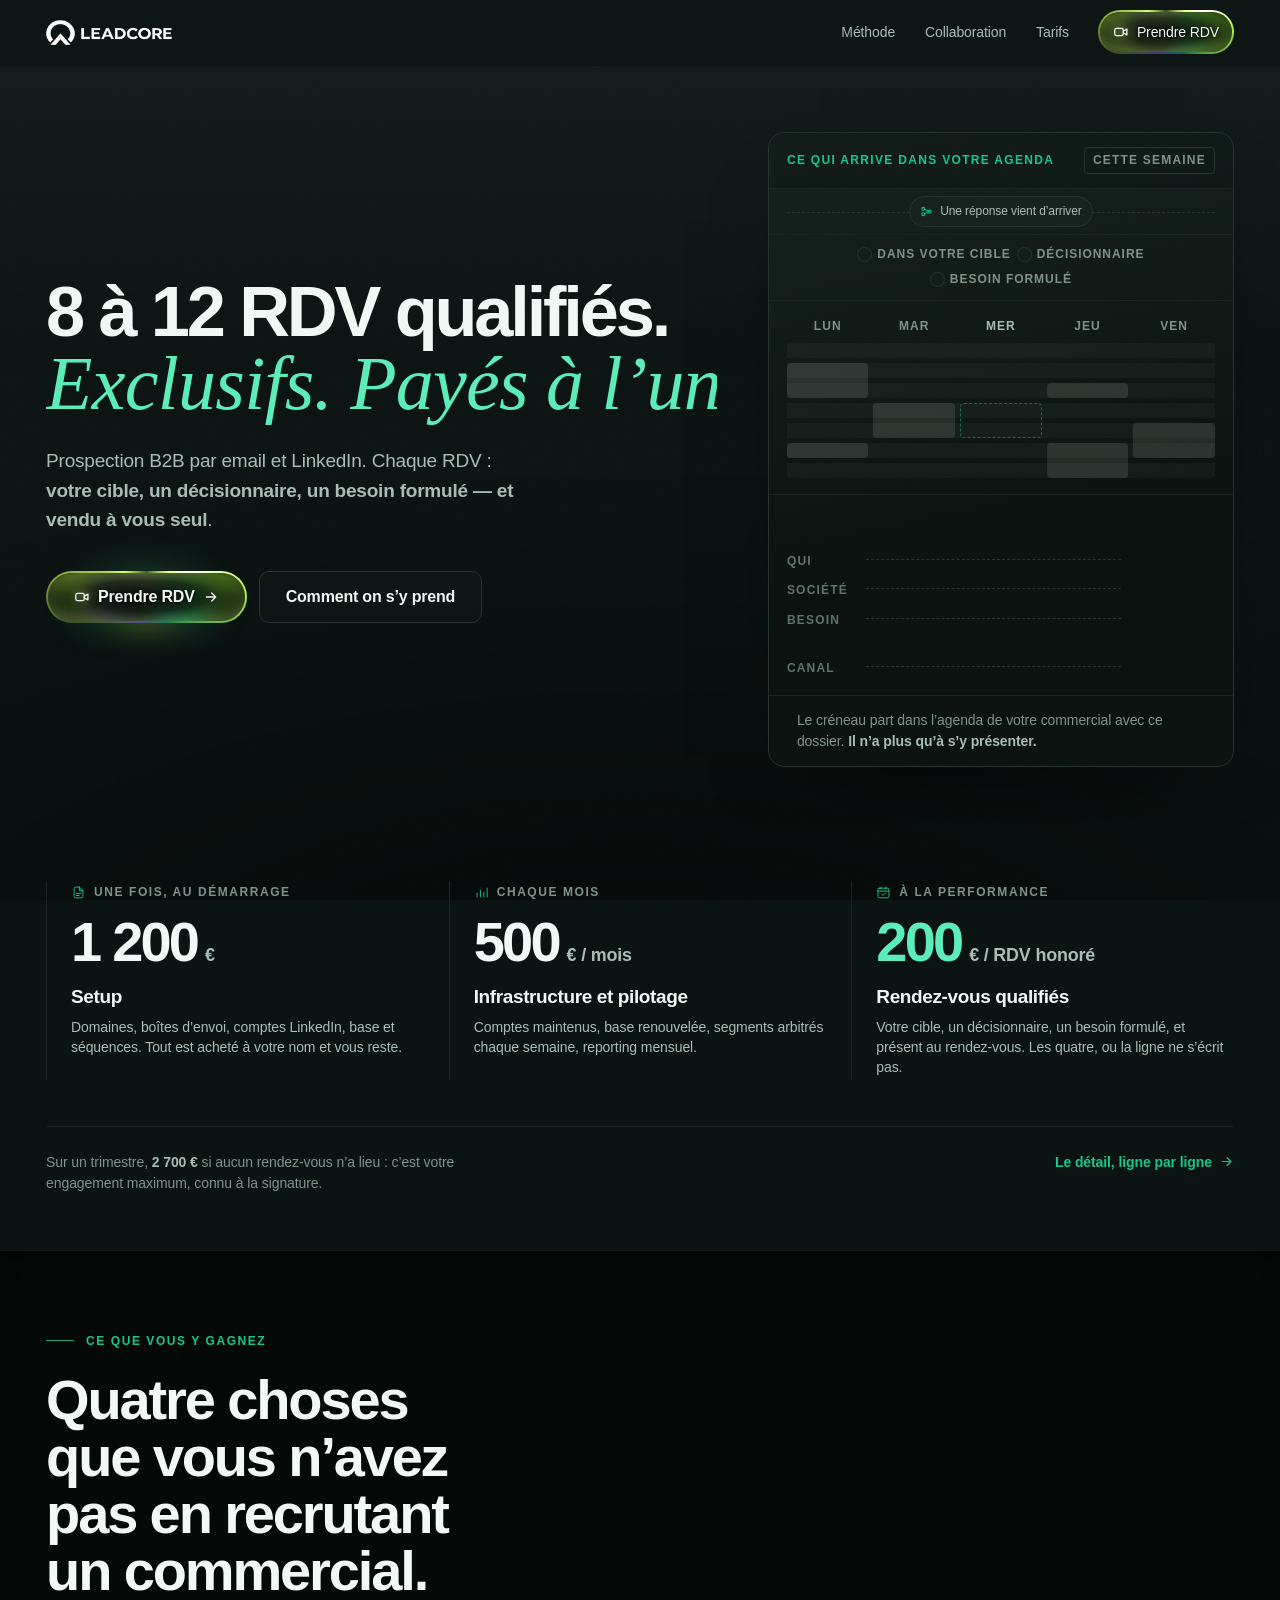
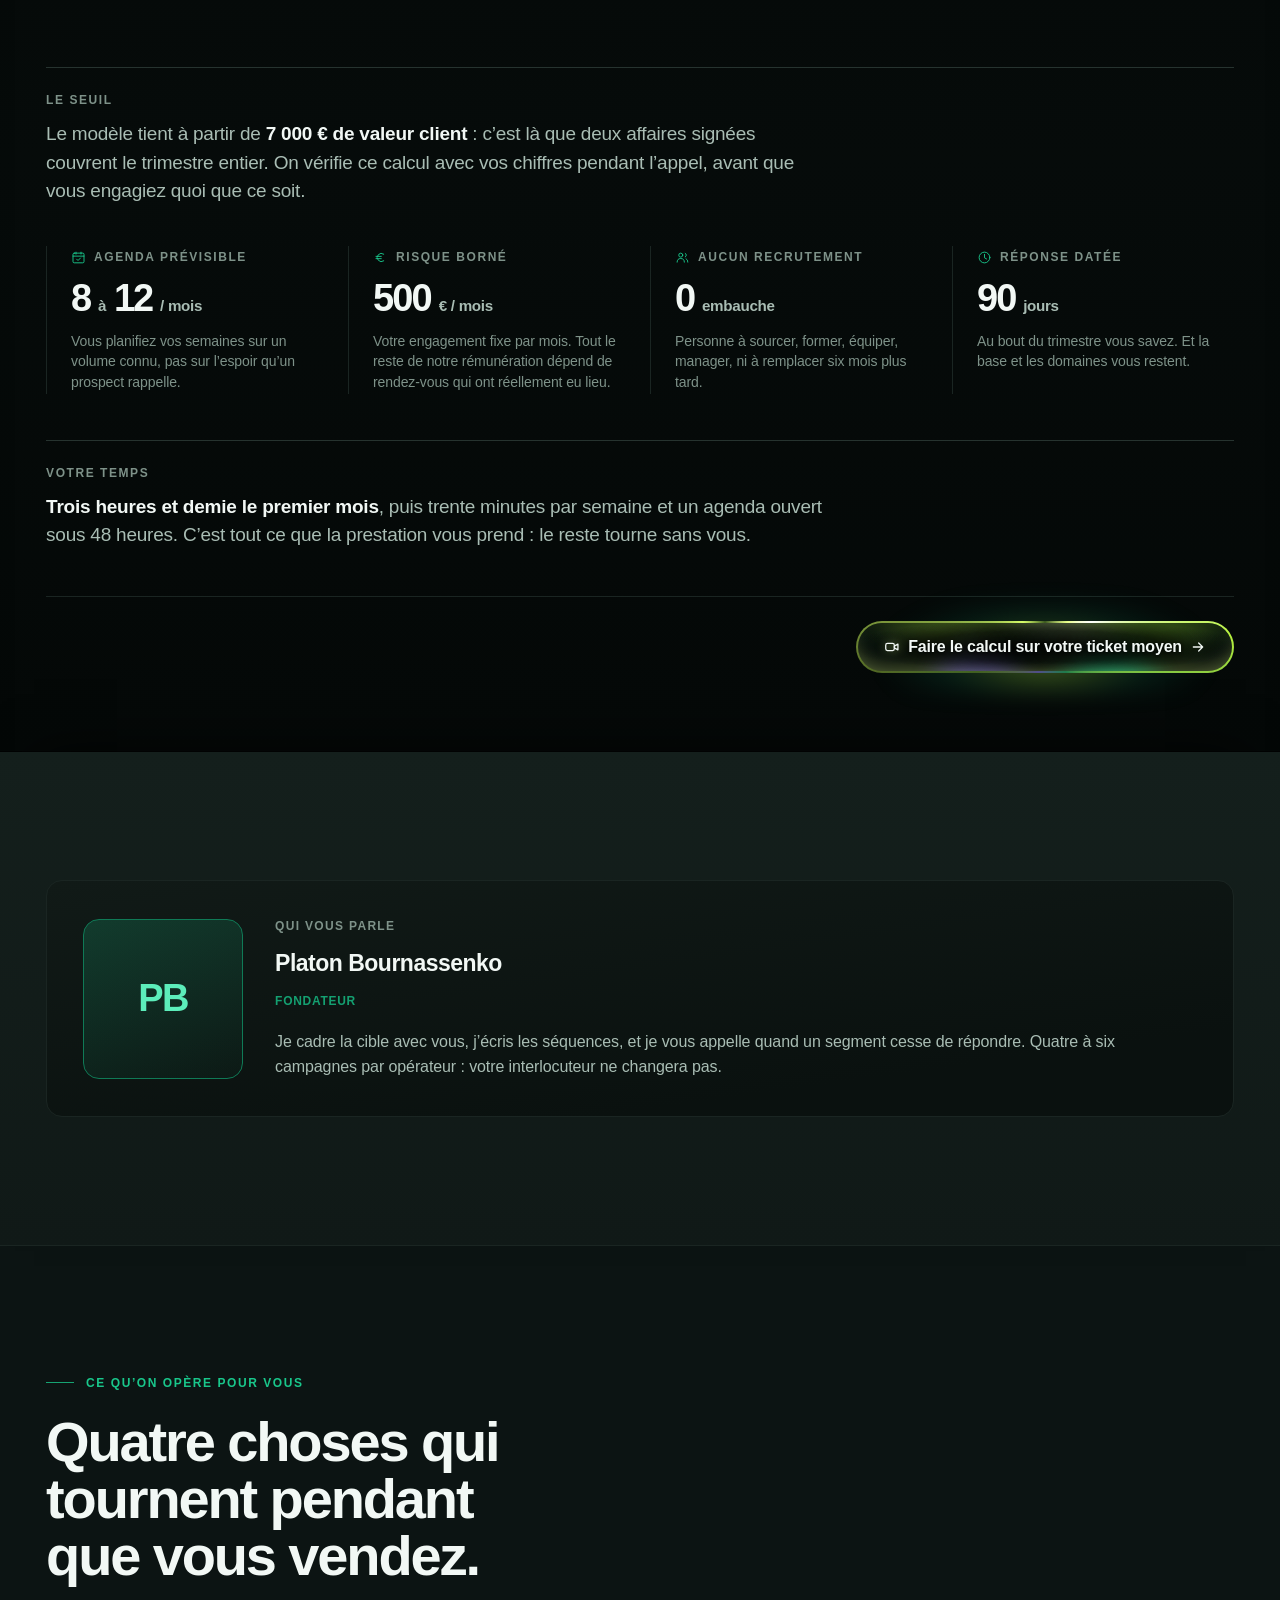
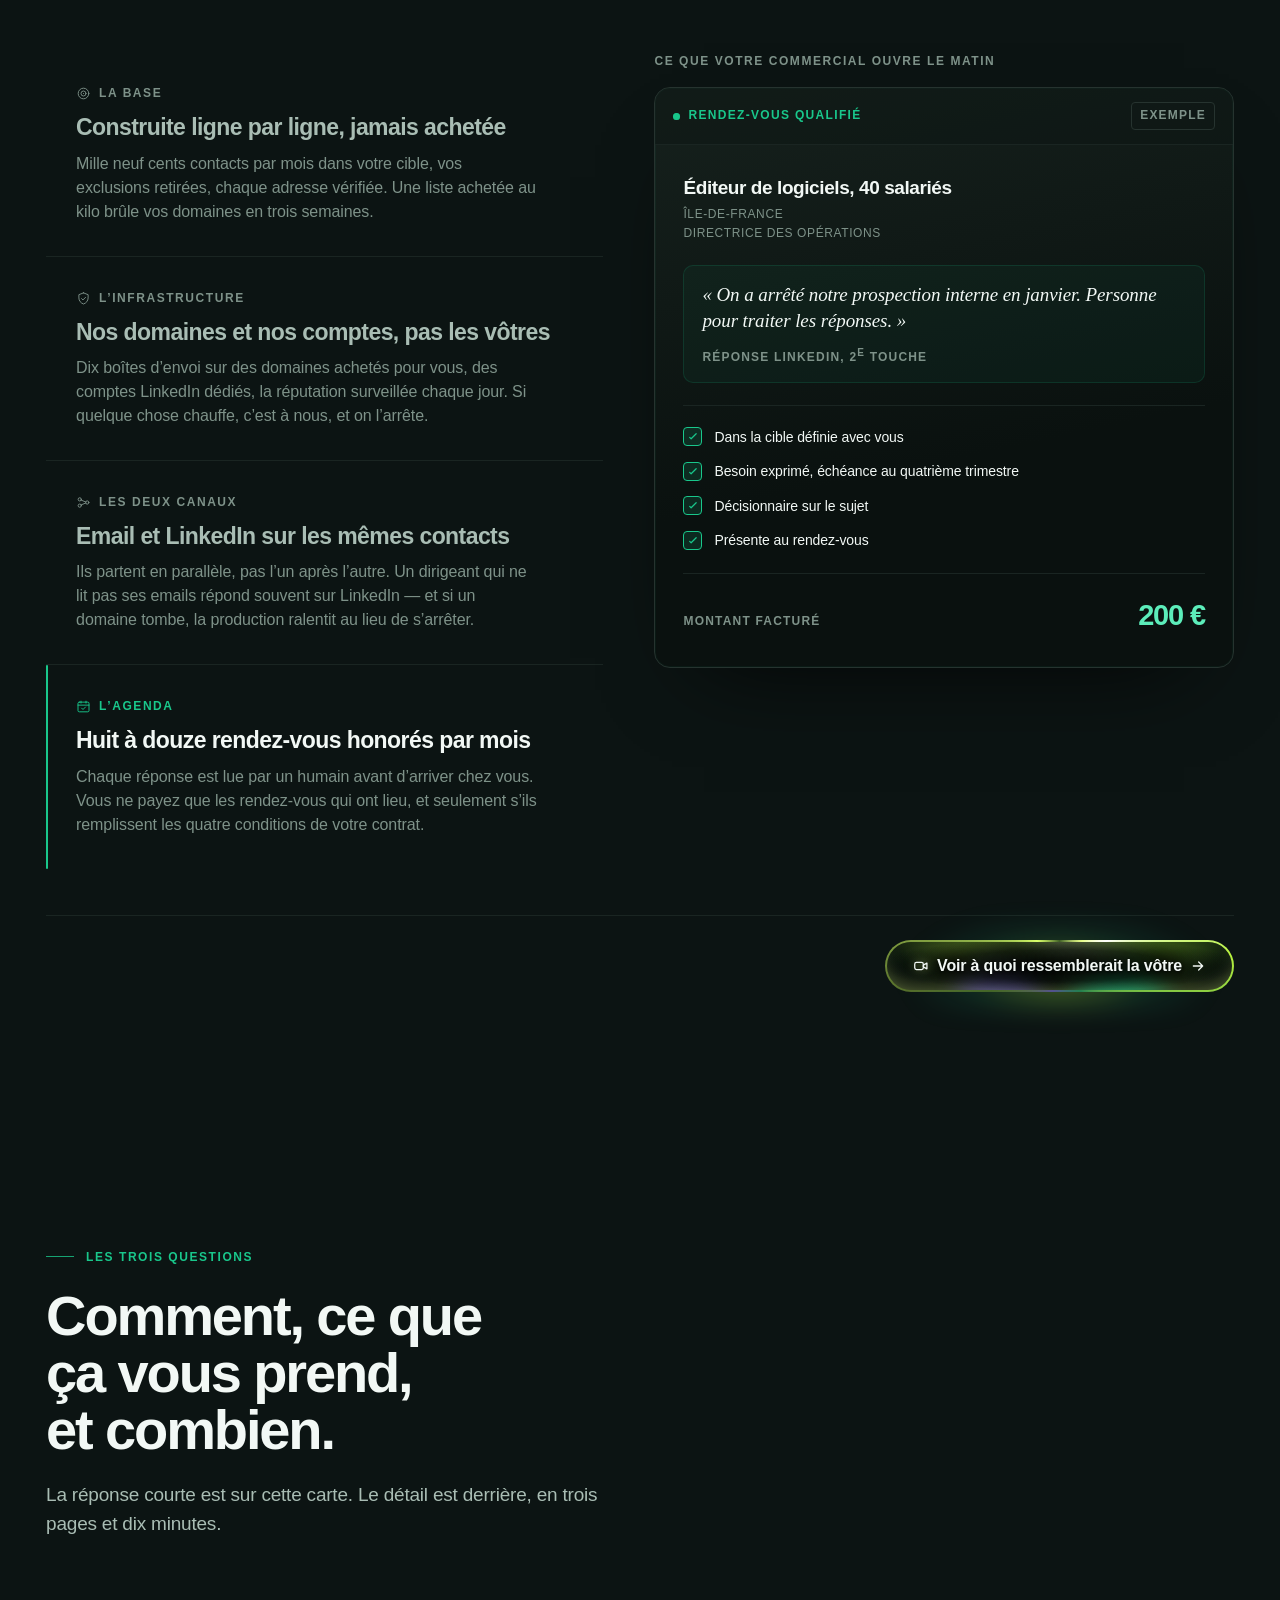
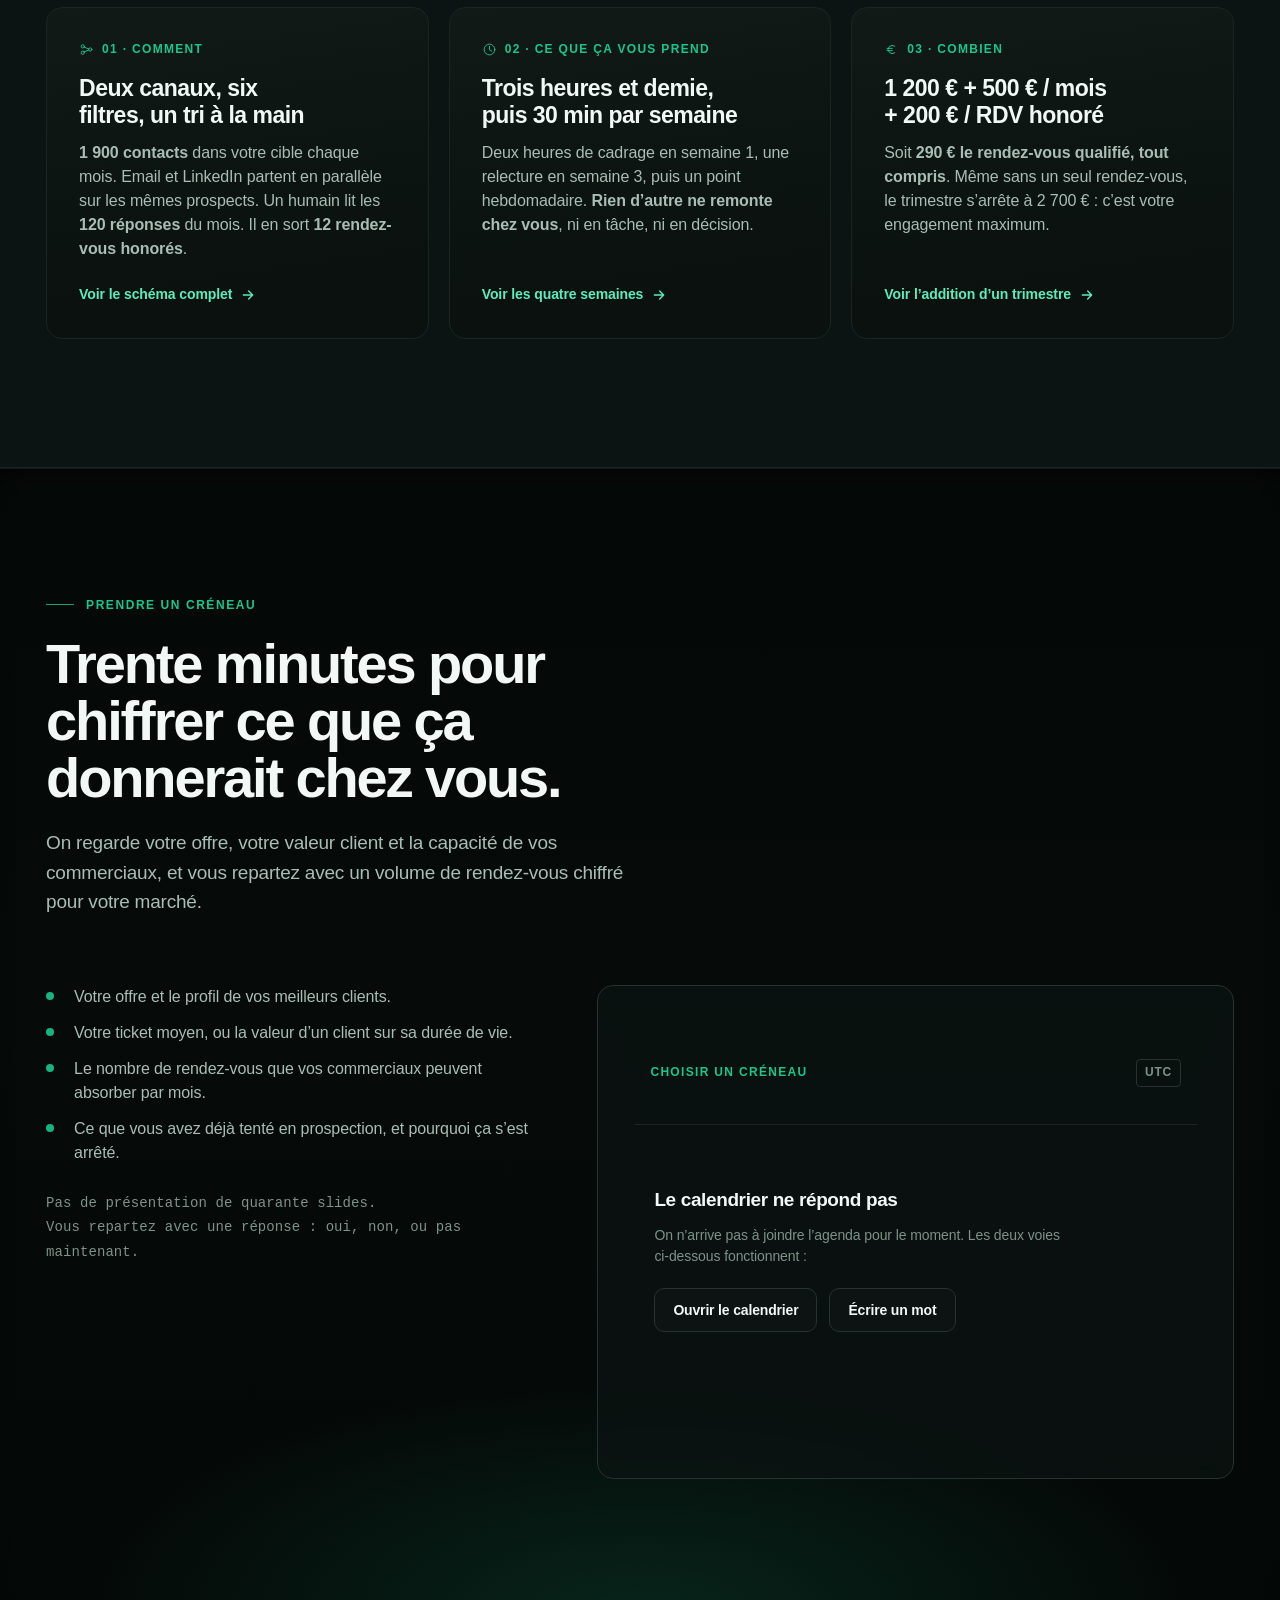
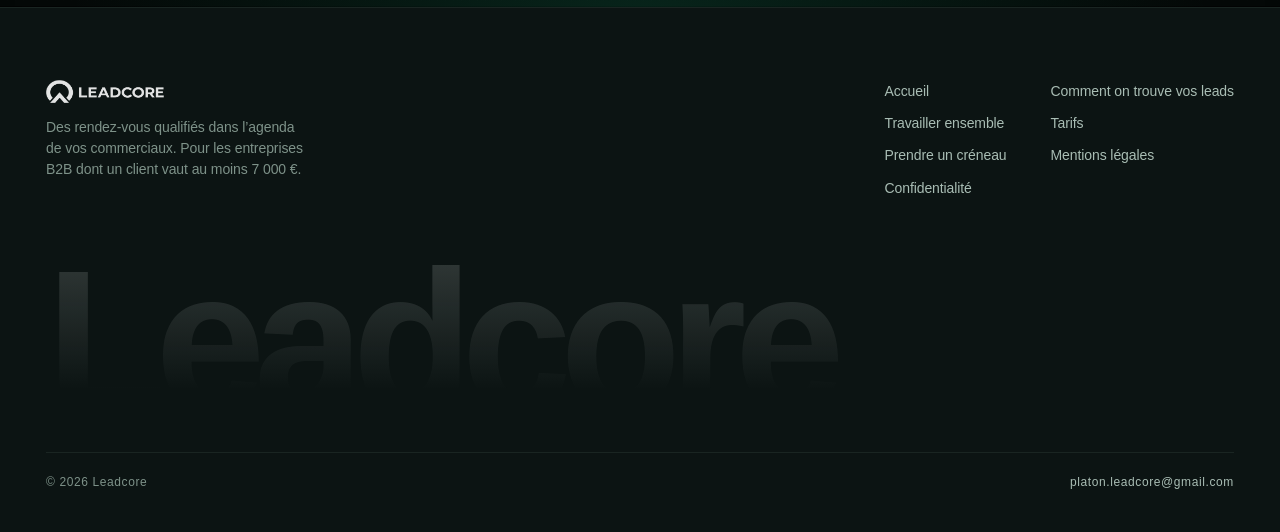
==== commit a9f63f1c: "Le prix sous le héros, et une prise de rendez-vous écrite ici ── Le prix ── Il revient sur l'accueil" ====
--- a/site/index.html
+++ b/site/index.html
@@ -141,6 +141,44 @@
 
       <div class="stats-ft">Le créneau part dans l’agenda de votre commercial avec ce dossier. <b>Il n’a plus qu’à s’y présenter.</b></div>
     </figure>
+  </div>
+</section>
+
+<!-- ══════════════════════════ LE PRIX, SOUS LE HÉROS ══════════════════════════
+     Le héros a porté la grille tarifaire, puis l'agenda animé. Le prix ne
+     disparaît pas pour autant de l'au-dessus du pli : il passe juste en
+     dessous, dans le composant `.price3` déjà employé sur la page Tarifs —
+     même rangée de trois, mêmes filets, mêmes montants. Version courte ici,
+     le détail de chaque ligne restant sur Tarifs. -->
+<section class="sec" id="prix" style="padding-block:clamp(34px,4.4vw,56px)">
+  <div class="wrap">
+    <div class="price3">
+      <div class="pcell pad">
+        <span class="k"><svg class="ico" viewBox="0 0 24 24" aria-hidden="true"><path d="M13.4 3.4H7a2 2 0 00-2 2v13.2a2 2 0 002 2h10a2 2 0 002-2V9l-5.6-5.6z"/><path d="M13.4 3.4V9H19M8.6 13.4h6.8M8.6 16.8h4.4"/></svg>Une fois, au démarrage</span>
+        <span class="amt">1 200 <small>€</small></span>
+        <h3>Setup</h3>
+        <p>Domaines, boîtes d’envoi, comptes LinkedIn, base et séquences. Tout est acheté à votre nom et vous reste.</p>
+      </div>
+      <div class="pcell pad">
+        <span class="k"><svg class="ico" viewBox="0 0 24 24" aria-hidden="true"><path d="M5 19.2V13M10.3 19.2V8.6M15.7 19.2v-7.6M21 19.2V5"/></svg>Chaque mois</span>
+        <span class="amt">500 <small>€ / mois</small></span>
+        <h3>Infrastructure et pilotage</h3>
+        <p>Comptes maintenus, base renouvelée, segments arbitrés chaque semaine, reporting mensuel.</p>
+      </div>
+      <div class="pcell pad perf">
+        <span class="k"><svg class="ico" viewBox="0 0 24 24" aria-hidden="true"><rect x="3.2" y="5" width="17.6" height="15.5" rx="2"/><path d="M3.2 9.8h17.6M8 3.5v3M16 3.5v3M9 14.6l2.2 2.2 4-4"/></svg>À la performance</span>
+        <span class="amt">200 <small>€ / RDV honoré</small></span>
+        <h3>Rendez-vous qualifiés</h3>
+        <p>Votre cible, un décisionnaire, un besoin formulé, et présent au rendez-vous. Les quatre, ou la ligne ne s’écrit pas.</p>
+      </div>
+    </div>
+
+    <p class="cta-ctx rv" style="text-align:left">
+      <span class="prix-pied">Sur un trimestre, <b>2 700 €</b> si aucun rendez-vous n’a lieu&nbsp;: c’est votre engagement maximum, connu à la signature.</span>
+      <a class="go-lien" href="tarifs.html">Le détail, ligne par ligne
+        <svg viewBox="0 0 24 24" aria-hidden="true"><path d="M5 12h14M13 6l6 6-6 6"/></svg>
+      </a>
+    </p>
   </div>
 </section>
 
@@ -395,5 +433,6 @@
 
 <script src="assets/config.js?v=20260918b"></script>
 <script src="assets/main.js?v=20260918b"></script>
+<script src="assets/rdv.js?v=20260920a"></script>
 </body>
 </html>
--- a/site/assets/styles.css
+++ b/site/assets/styles.css
@@ -2951,6 +2951,193 @@
 }
 
 
+/* ---- le pied de la rangée de prix (accueil) ----
+   Le plancher à gauche, le lien vers le détail à droite, sur le filet qui
+   ferme la rangée. C'est la seule sortie de l'accueil qui ne mène pas à la
+   prise de rendez-vous, donc elle ne prend pas le bouton. */
+.prix-pied{font-size:var(--t2);line-height:1.5;color:var(--fg-dim);max-width:62ch}
+.prix-pied b{color:var(--fg-soft);font-weight:600;font-variant-numeric:tabular-nums}
+#prix .cta-ctx{
+  display:flex;flex-wrap:wrap;align-items:baseline;justify-content:space-between;
+  gap:var(--s3) var(--s5);
+}
+.go-lien{
+  display:inline-flex;align-items:center;gap:7px;white-space:nowrap;
+  font-size:var(--t2);font-weight:600;color:var(--accent);text-decoration:none;
+}
+.go-lien svg{width:15px;height:15px;fill:none;stroke:currentColor;stroke-width:1.9;
+  stroke-linecap:round;stroke-linejoin:round;transition:transform .2s var(--ease-out)}
+.go-lien:hover svg{transform:translateX(3px)}
+@media (prefers-reduced-motion:reduce){.go-lien svg{transition:none}}
+
+/* ═══════════════════════════════════════════════════════════════════════════
+   35 bis. LA PRISE DE RENDEZ-VOUS
+   ───────────────────────────────────────────────────────────────────────────
+   L'iframe de Cal posait sa propre interface au milieu de la page : d'autres
+   polices, d'autres rayons, un autre noir, et un cadre qu'on ne peut pas
+   toucher. Elle est remplacée par celle-ci, qui n'emprunte que les données.
+
+   Tout est construit sur les jetons déjà là — filets, `--surface`, l'échelle
+   typographique, les trois graisses. Aucune couleur sur un contenant : les
+   jours et les heures sont des boutons au filet, et l'émeraude ne marque que
+   la sélection et la confirmation, c'est-à-dire l'état, jamais le décor.
+   ═══════════════════════════════════════════════════════════════════════════ */
+.rdv{display:grid;min-height:var(--rdv-h,420px)}
+.rdv-hd{
+  display:flex;align-items:center;gap:var(--s3);padding:13px 16px;
+  border-bottom:1px solid var(--rule-soft);
+  font-family:var(--label);font-size:var(--t1);font-weight:600;
+  letter-spacing:.11em;text-transform:uppercase;
+}
+.rdv-lbl{color:var(--accent)}
+.rdv-tz{
+  margin-left:auto;color:var(--fg-dim);border:1px solid var(--rule);
+  border-radius:var(--radius-xs);padding:3px 8px;letter-spacing:.06em;
+  text-transform:none;white-space:nowrap;overflow:hidden;text-overflow:ellipsis;max-width:16ch;
+}
+.rdv-corps{padding:clamp(14px,1.9vw,20px)}
+
+/* ---- chargement ---- */
+.rdv-charge{display:grid;justify-items:center;gap:var(--s3);padding:clamp(34px,6vw,64px) 0;text-align:center}
+.rdv-charge p{margin:0;font-size:var(--t2);color:var(--fg-dim)}
+.rdv-points{display:flex;gap:6px}
+.rdv-points i{
+  width:7px;height:7px;border-radius:50%;background:var(--accent);opacity:.3;
+  animation:rdvPt 1.15s var(--ease-io) infinite;
+}
+.rdv-points i:nth-child(2){animation-delay:.16s}
+.rdv-points i:nth-child(3){animation-delay:.32s}
+@keyframes rdvPt{0%,100%{opacity:.25;transform:scale(.8)}45%{opacity:1;transform:scale(1)}}
+
+/* ---- message (vide, erreur) ---- */
+.rdv-msg{padding:clamp(22px,4vw,40px) 0;max-width:46ch}
+.rdv-msg-t{margin:0;font-size:var(--t4);font-weight:600;letter-spacing:-.02em}
+.rdv-msg-d{margin:9px 0 0;font-size:var(--t2);line-height:1.55;color:var(--fg-dim)}
+.rdv-replis{display:flex;flex-wrap:wrap;gap:var(--s3);margin-top:var(--s4)}
+
+/* ---- choix : les jours, puis les heures ---- */
+/* `minmax(0,1fr)` et `min-width:0` : sans eux, la bande de jours — une rangée
+   flex de vingt boutons — impose sa largeur intrinsèque à son bloc, le bloc à
+   la grille, et la grille au panneau. Mesuré : la grille des heures passait à
+   quatorze colonnes et sortait du cadre. C'est le piège habituel du
+   `min-width:auto` sur un élément de grille. */
+.rdv-choix{display:grid;gap:var(--s5);grid-template-columns:minmax(0,1fr)}
+.rdv-bloc{min-width:0}
+.rdv-t{
+  margin:0 0 11px;font-family:var(--label);font-size:var(--t1);font-weight:600;
+  letter-spacing:.11em;text-transform:uppercase;color:var(--fg-dim);
+}
+/* Les jours défilent horizontalement : sur l'horizon de quatre semaines il y
+   en a une vingtaine, et une grille les empilerait sur cinq rangées pour un
+   choix qui se fait en une seconde. */
+.rdv-jours{
+  display:flex;gap:7px;overflow-x:auto;padding-bottom:6px;
+  scrollbar-width:thin;scroll-snap-type:x proximity;
+}
+.rdv-j{
+  flex:none;scroll-snap-align:start;
+  display:grid;gap:1px;justify-items:center;min-width:60px;
+  padding:9px 8px 8px;border:1px solid var(--rule);border-radius:var(--radius-sm);
+  background:var(--surface-3);color:var(--fg-soft);cursor:pointer;
+  font:inherit;transition:border-color .16s linear,background-color .16s linear;
+}
+.rdv-j:hover{border-color:var(--rule-fort,var(--fg-dim))}
+.rdv-j .d{font-family:var(--label);font-size:var(--t1);letter-spacing:.06em;text-transform:uppercase;color:var(--fg-dim)}
+.rdv-j .n{font-size:var(--t4);font-weight:700;letter-spacing:-.03em;line-height:1.1}
+.rdv-j .m{font-size:var(--t1);color:var(--fg-dim)}
+.rdv-j .c{
+  margin-top:4px;font-family:var(--label);font-size:10px;font-weight:600;
+  letter-spacing:.04em;color:var(--accent);opacity:.75;
+}
+.rdv-j.on{
+  border-color:var(--accent);background:rgba(var(--accent-rgb),.1);color:var(--fg);
+}
+.rdv-j.on .d,.rdv-j.on .m{color:var(--fg-soft)}
+.rdv-j.on .c{opacity:1}
+
+.rdv-heures{display:grid;grid-template-columns:repeat(auto-fill,minmax(84px,1fr));gap:7px}
+.rdv-h{
+  padding:10px 6px;border:1px solid var(--rule);border-radius:var(--radius-sm);
+  background:var(--surface-3);color:var(--fg-soft);cursor:pointer;
+  font:inherit;font-size:var(--t3);font-variant-numeric:tabular-nums;
+  transition:border-color .16s linear,background-color .16s linear,color .16s linear;
+}
+.rdv-h:hover{border-color:var(--accent);color:var(--fg);background:rgba(var(--accent-rgb),.08)}
+
+/* ---- le formulaire ---- */
+.rdv-form{display:grid;gap:var(--s4)}
+.rdv-recap{
+  display:flex;align-items:baseline;flex-wrap:wrap;gap:4px var(--s3);
+  padding-bottom:var(--s3);border-bottom:1px solid var(--rule-soft);
+}
+.rdv-recap .q{font-size:var(--t4);font-weight:700;letter-spacing:-.02em;color:var(--accent-hi)}
+.rdv-recap .s{font-size:var(--t2);color:var(--fg-dim)}
+.rdv-chg{
+  margin-left:auto;background:none;border:0;padding:0;cursor:pointer;font:inherit;
+  font-size:var(--t2);color:var(--fg-dim);text-decoration:underline;text-underline-offset:3px;
+}
+.rdv-chg:hover{color:var(--fg)}
+.rdv-form form{display:grid;gap:var(--s3)}
+.rdv-duo{display:grid;grid-template-columns:repeat(2,minmax(0,1fr));gap:var(--s3)}
+.rdv-ch{display:grid;gap:6px;min-width:0}
+.rdv-ch>span{
+  font-family:var(--label);font-size:var(--t1);font-weight:600;
+  letter-spacing:.1em;text-transform:uppercase;color:var(--fg-dim);
+}
+.rdv-ch>span em{font-style:normal;letter-spacing:.04em;opacity:.7;margin-left:5px}
+.rdv-ch input,.rdv-ch textarea{
+  width:100%;padding:11px 13px;border:1px solid var(--rule);border-radius:var(--radius-sm);
+  background:var(--surface-3);color:var(--fg);font:inherit;font-size:var(--t3);
+  transition:border-color .16s linear;resize:vertical;
+}
+.rdv-ch input:focus,.rdv-ch textarea:focus{border-color:var(--accent);outline:none}
+.rdv-ch textarea::placeholder{color:var(--fg-dim)}
+.rdv-err{
+  margin:0;font-size:var(--t2);line-height:1.45;color:var(--amber);
+}
+/* `.btn-pri` seul ne pose aucun fond : le site ne l'emploie qu'à l'intérieur
+   de `.cta-rdv`, qui le lui donne. Sur un <button>, le style par défaut du
+   navigateur reprend donc la main — mesuré : fond rgb(239,239,239), texte
+   noir, au milieu d'une page sombre. Ce bouton-ci reçoit son propre aplat.
+   Il ne prend pas l'aurore : celle-ci dit « on prend rendez-vous par ici » et
+   mène à cet écran ; ici on est arrivé, et le geste est de confirmer. */
+.rdv-go{
+  justify-self:start;margin-top:var(--s2);
+  background:linear-gradient(160deg,var(--accent-hi),var(--accent));
+  color:var(--btn-fg);border-color:transparent;
+}
+.rdv-go:hover{box-shadow:0 8px 26px -12px rgba(var(--accent-rgb),.75)}
+.rdv-go[disabled]{opacity:.62;cursor:progress;box-shadow:none}
+.rdv-fine{margin:0;font-size:var(--t2);line-height:1.5;color:var(--fg-dim);max-width:52ch}
+
+/* ---- confirmation ---- */
+.rdv-ok{display:grid;justify-items:start;gap:9px;padding:clamp(18px,3vw,32px) 0;max-width:48ch}
+.rdv-coche{
+  display:grid;place-items:center;width:42px;height:42px;border-radius:50%;
+  background:rgba(var(--accent-rgb),.14);border:1px solid rgba(var(--accent-rgb),.5);
+  margin-bottom:var(--s2);
+}
+.rdv-coche svg{width:21px;height:21px;fill:none;stroke:var(--accent-hi);stroke-width:2.2;
+  stroke-linecap:round;stroke-linejoin:round;
+  stroke-dasharray:26;stroke-dashoffset:26;animation:rdvCoche .5s var(--ease-out) .08s forwards}
+@keyframes rdvCoche{to{stroke-dashoffset:0}}
+.rdv-ok-t{margin:0;font-size:var(--t5);font-weight:700;letter-spacing:-.025em}
+.rdv-ok-q{margin:0;font-size:var(--t4);font-weight:600;color:var(--accent-hi)}
+.rdv-ok-d{margin:4px 0 0;font-size:var(--t2);line-height:1.55;color:var(--fg-dim)}
+.rdv-ok-d b{color:var(--fg-soft);font-weight:600}
+.rdv-ok .btn{margin-top:var(--s3)}
+
+@media (max-width:560px){
+  .rdv-duo{grid-template-columns:1fr}
+  .rdv-heures{grid-template-columns:repeat(auto-fill,minmax(74px,1fr))}
+}
+@media (prefers-reduced-motion:reduce){
+  .rdv-points i{animation:none;opacity:.6}
+  .rdv-coche svg{animation:none;stroke-dashoffset:0}
+  .rdv-j,.rdv-h,.rdv-ch input,.rdv-ch textarea{transition:none}
+}
+
+
 /* ═══════════════════════════════════════════════════════════════════════════
    36. L'AGENDA QUI SE REMPLIT (héros de l'accueil)
    ───────────────────────────────────────────────────────────────────────────
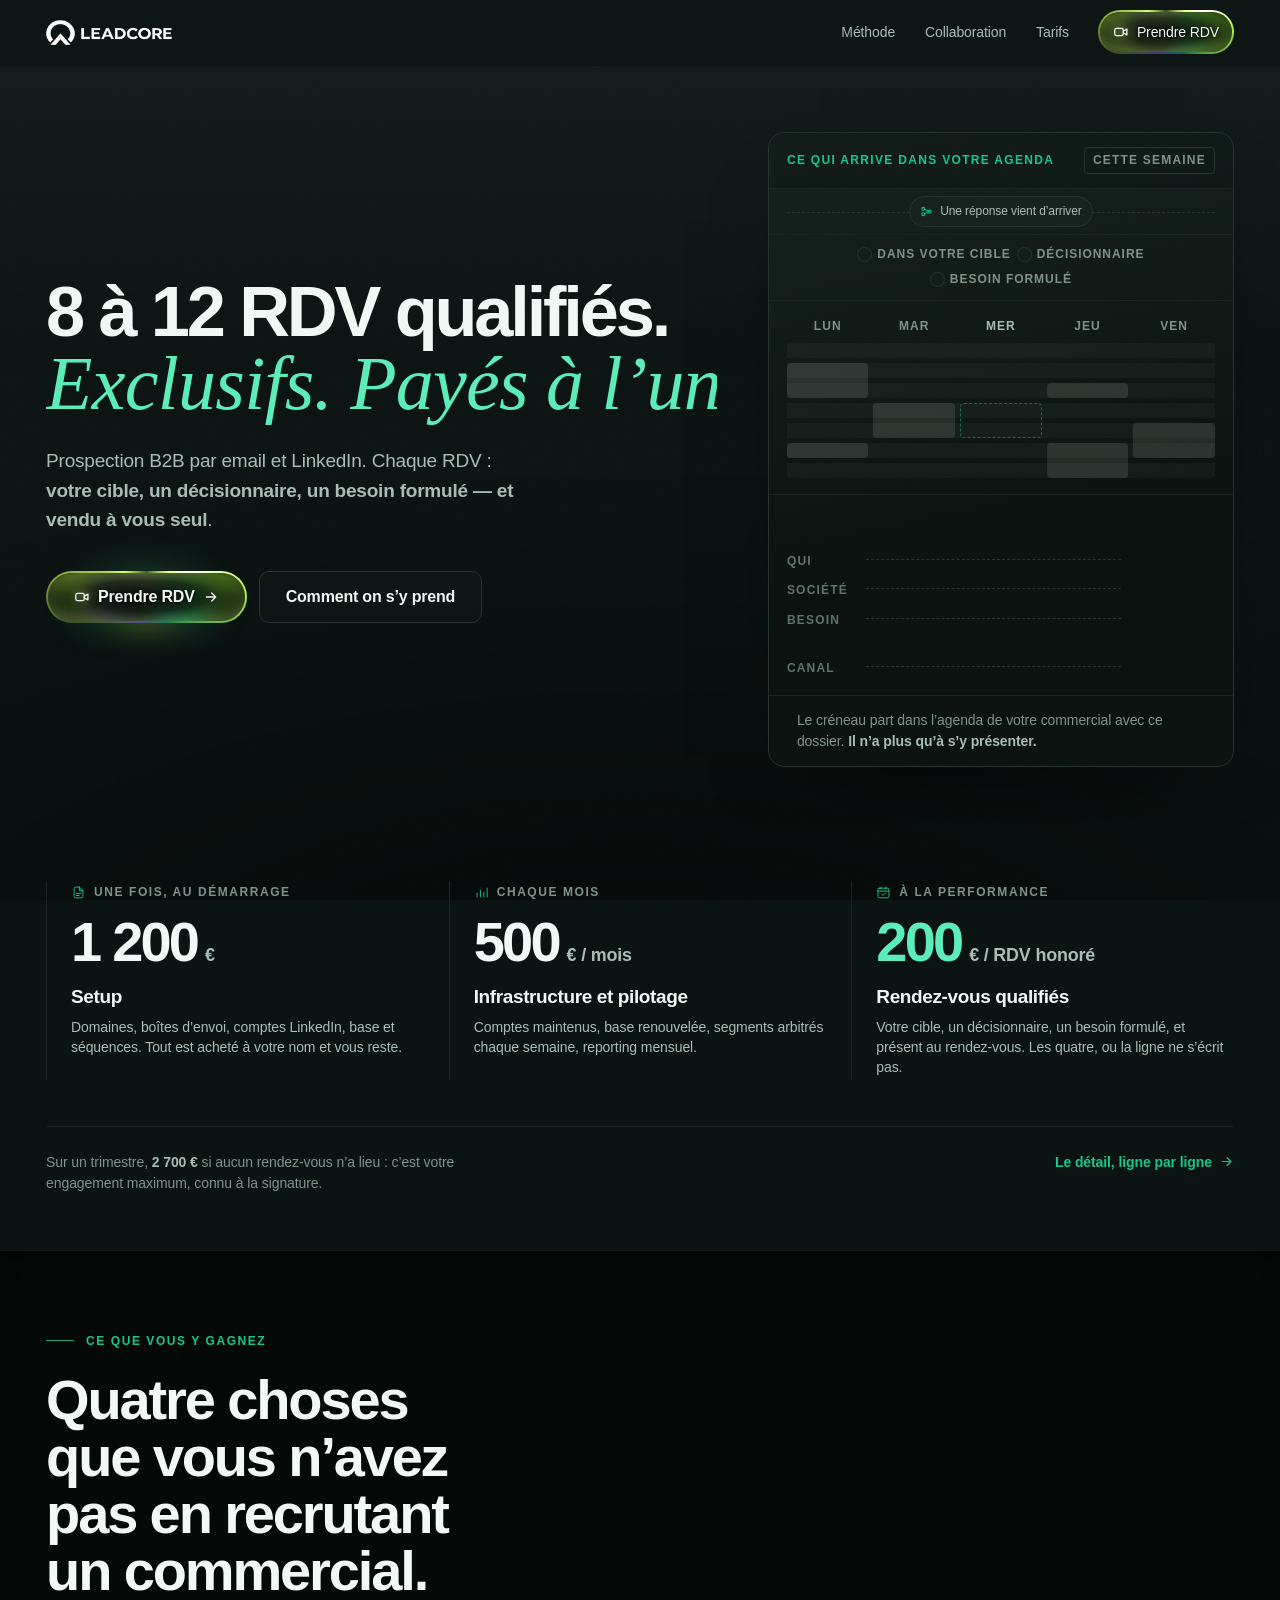
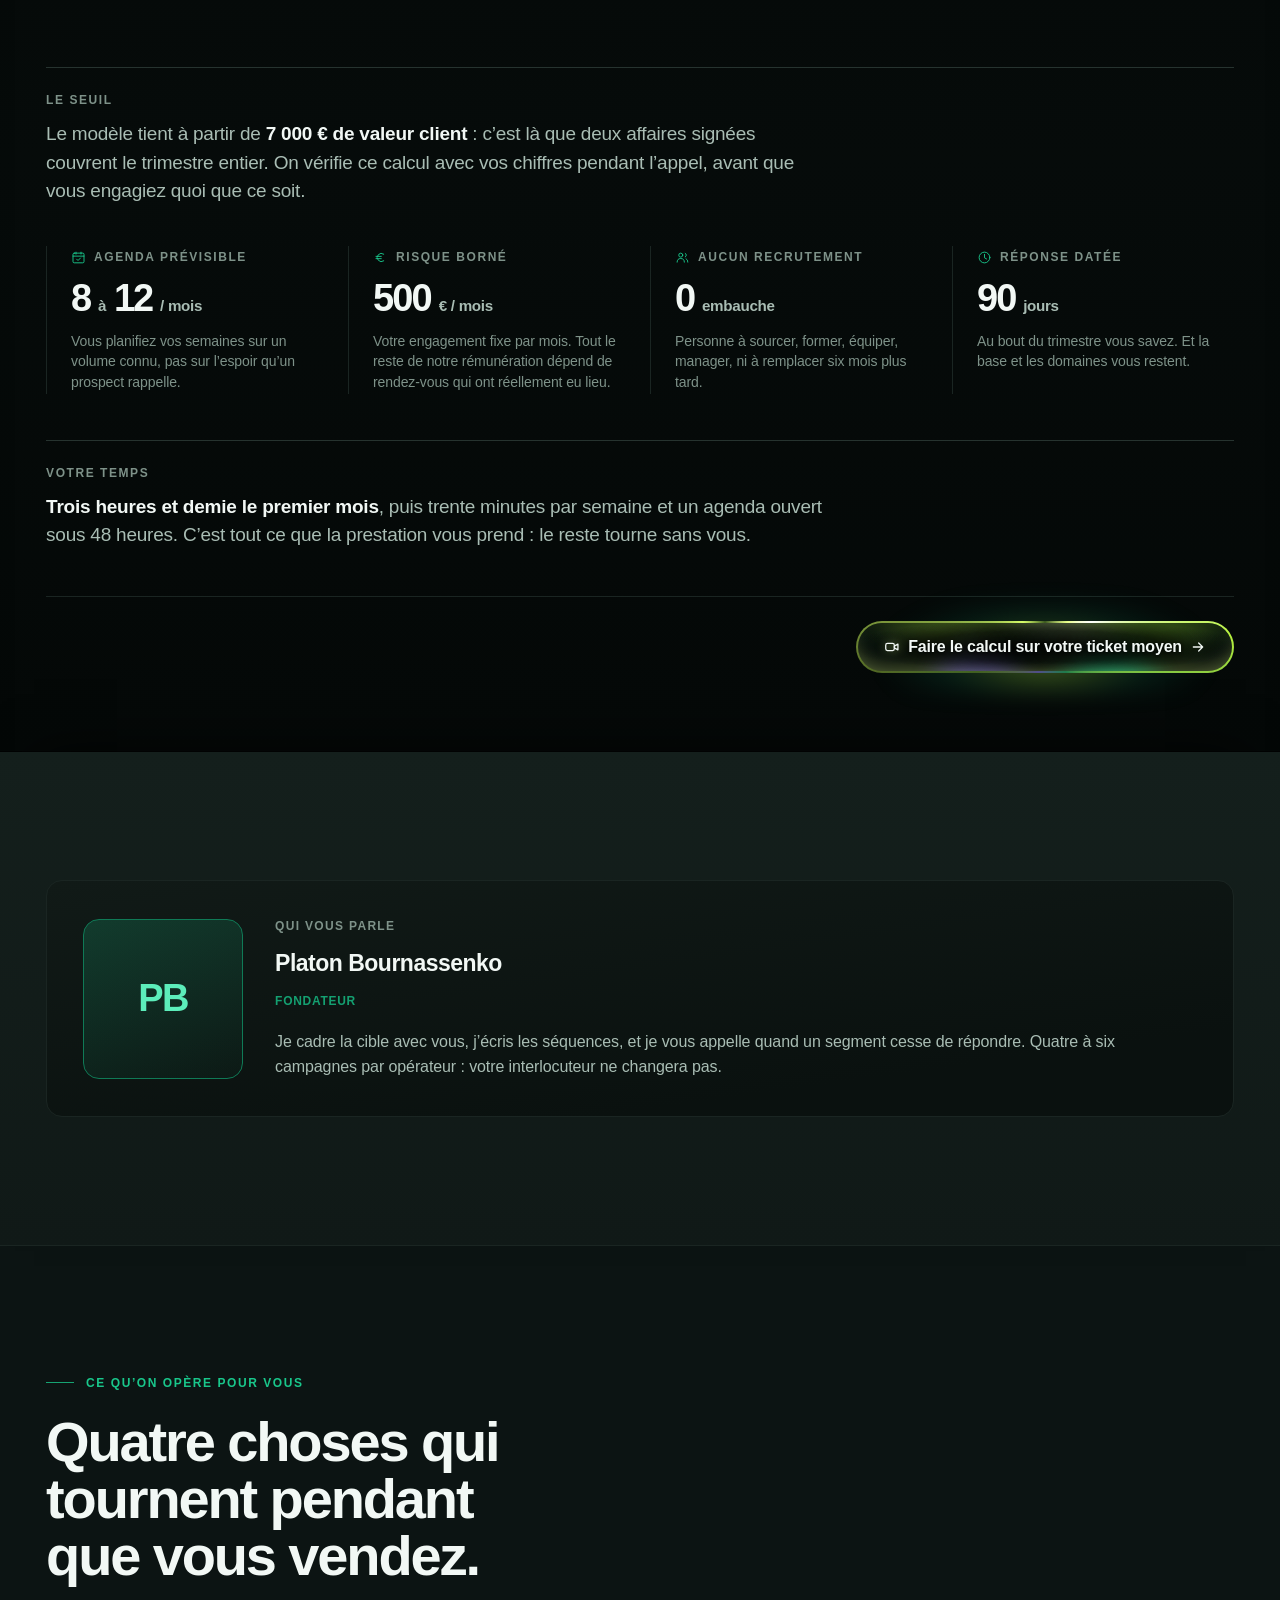
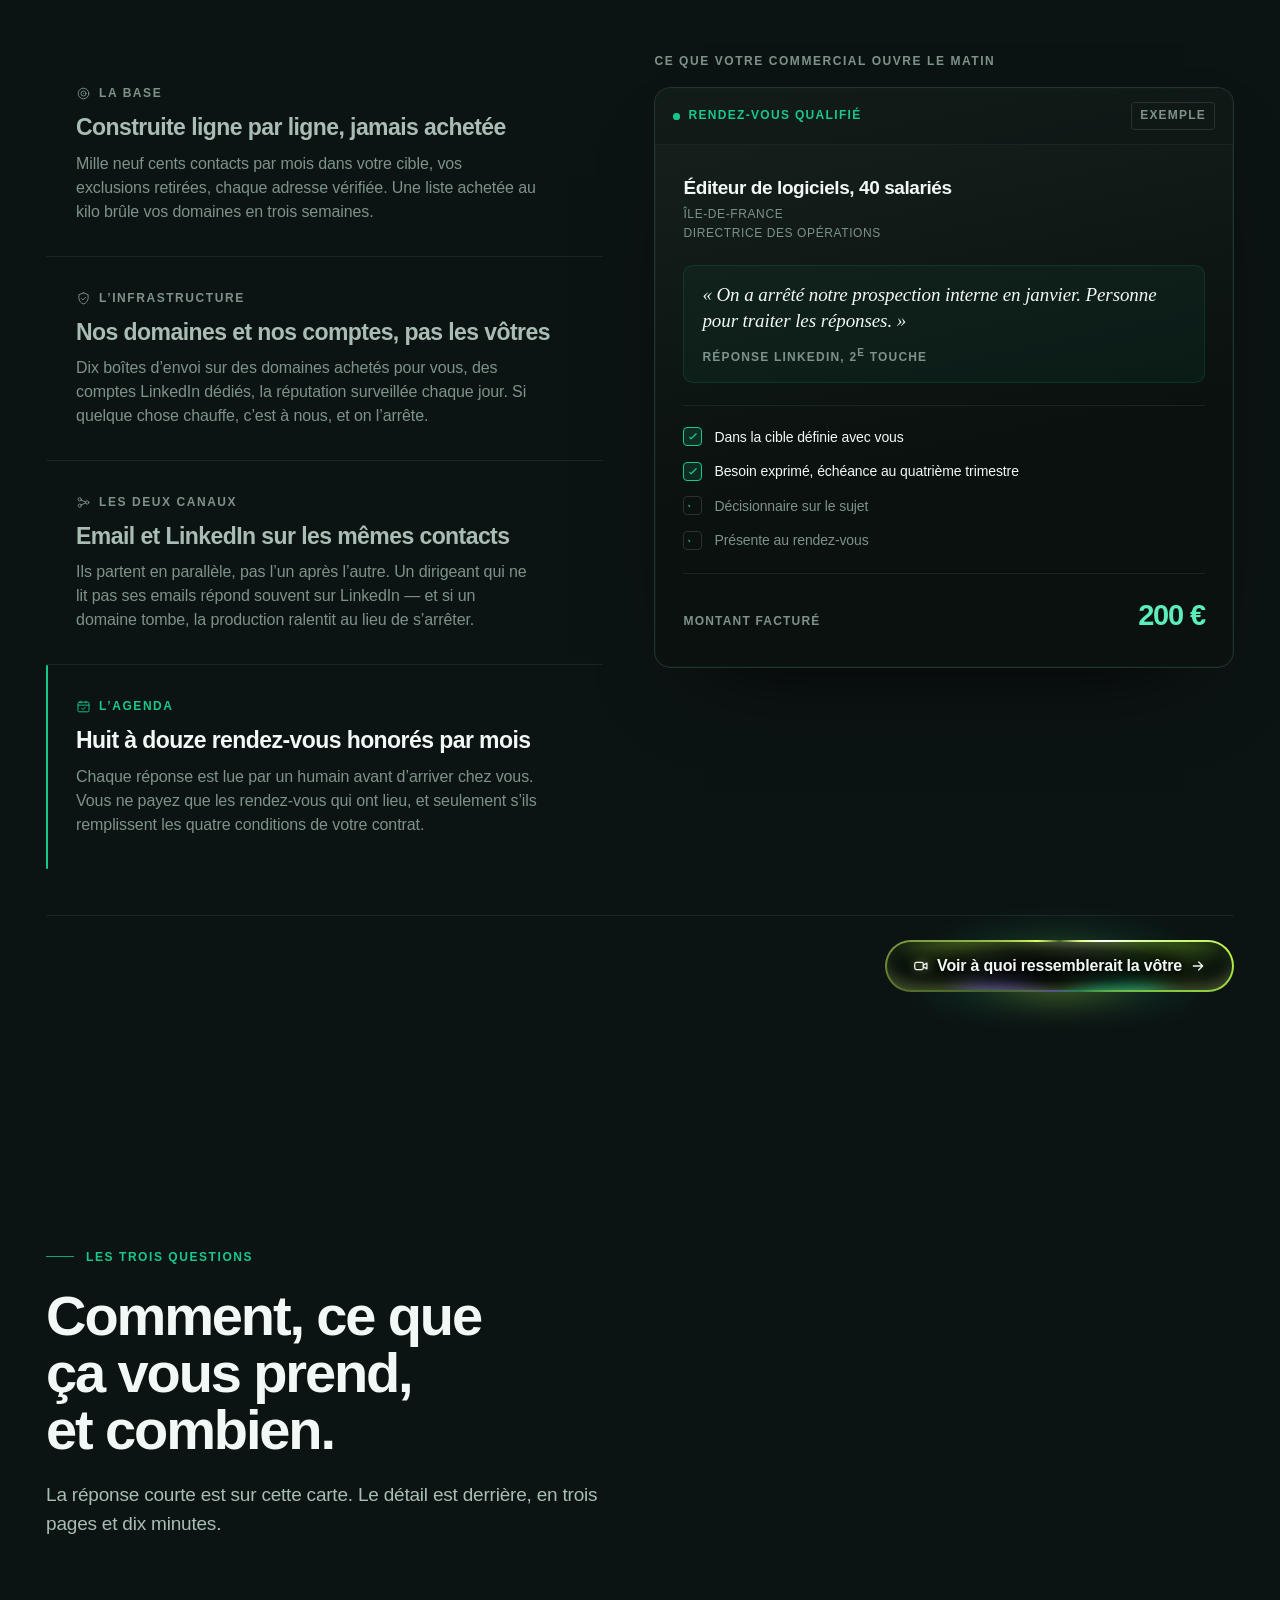
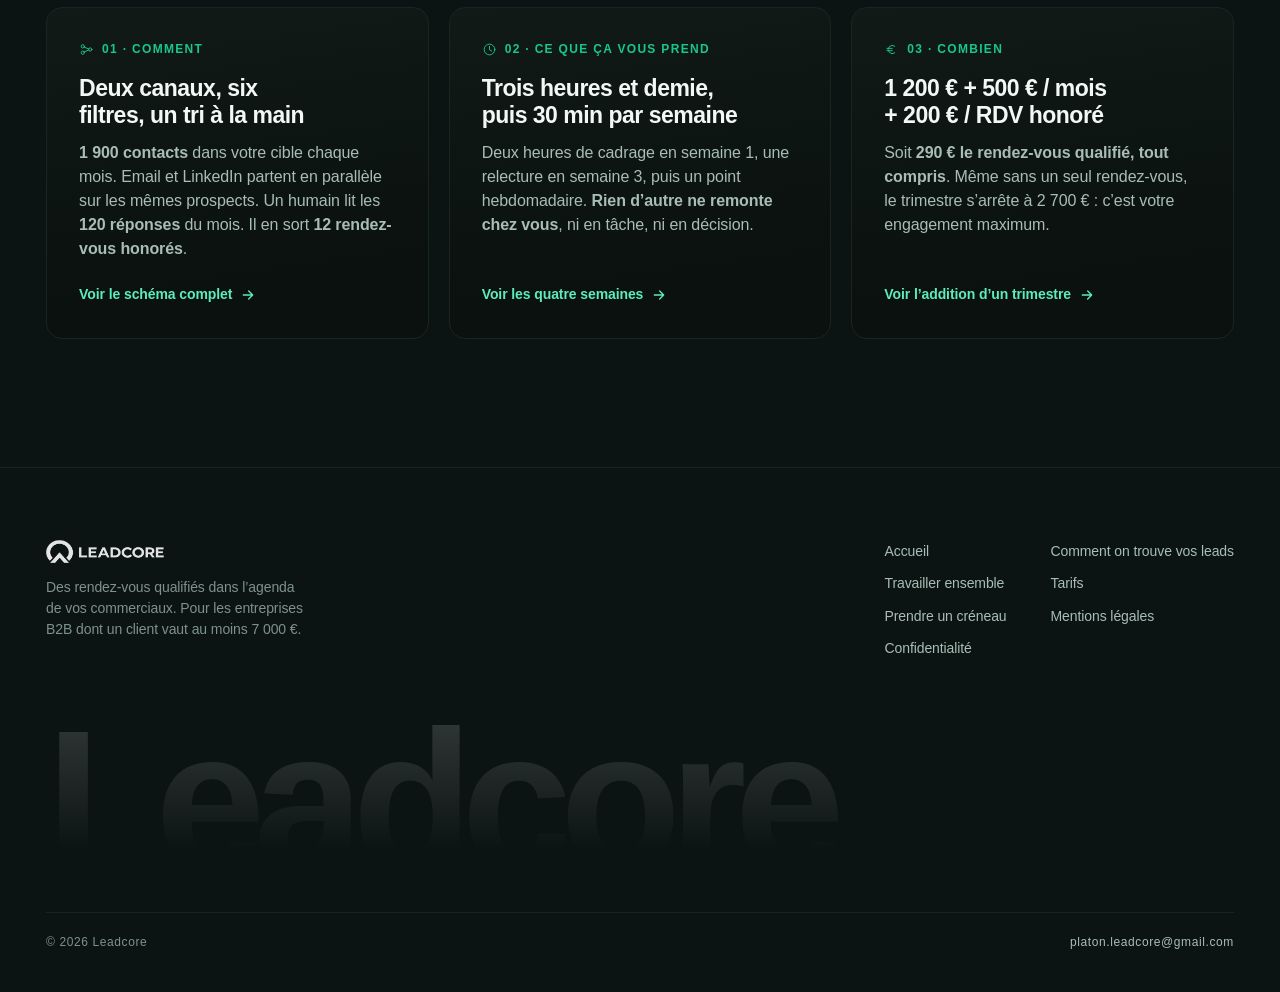
==== commit ebd232f9: "La prise de rendez-vous a sa page, et un questionnaire avant la confirmation ── Une page ── `rendez-" ====
--- a/site/index.html
+++ b/site/index.html
@@ -56,7 +56,7 @@
       <a href="methode.html">Méthode</a>
       <a href="collaboration.html">Collaboration</a>
       <a href="tarifs.html">Tarifs</a>
-      <span class="cta-rdv sm"><a class="btn btn-pri btn-sm" href="#rendez-vous"><span class="aur" aria-hidden="true"><i></i><i></i><i></i><i></i><i></i></span><svg class="visio" viewBox="0 0 24 24" aria-hidden="true"><rect x="2.6" y="6.6" width="12.9" height="10.8" rx="2.6"/><path d="M15.5 10.7l5.4-3v8.6l-5.4-3z"/></svg>Prendre RDV</a></span>
+      <span class="cta-rdv sm"><a class="btn btn-pri btn-sm" href="rendez-vous.html"><span class="aur" aria-hidden="true"><i></i><i></i><i></i><i></i><i></i></span><svg class="visio" viewBox="0 0 24 24" aria-hidden="true"><rect x="2.6" y="6.6" width="12.9" height="10.8" rx="2.6"/><path d="M15.5 10.7l5.4-3v8.6l-5.4-3z"/></svg>Prendre RDV</a></span>
     </nav>
   </div>
   <span class="prog" aria-hidden="true"></span>
@@ -86,7 +86,7 @@
       </h1>
       <p class="lede">Prospection B2B par email et LinkedIn. Chaque RDV&nbsp;: <b>votre cible, un décisionnaire, un besoin formulé — et vendu à vous seul</b>.</p>
       <div class="cta">
-        <span class="cta-rdv"><a class="btn btn-pri" href="#rendez-vous"><span class="aur" aria-hidden="true"><i></i><i></i><i></i><i></i><i></i></span><svg class="visio" viewBox="0 0 24 24" aria-hidden="true"><rect x="2.6" y="6.6" width="12.9" height="10.8" rx="2.6"/><path d="M15.5 10.7l5.4-3v8.6l-5.4-3z"/></svg>Prendre RDV
+        <span class="cta-rdv"><a class="btn btn-pri" href="rendez-vous.html"><span class="aur" aria-hidden="true"><i></i><i></i><i></i><i></i><i></i></span><svg class="visio" viewBox="0 0 24 24" aria-hidden="true"><rect x="2.6" y="6.6" width="12.9" height="10.8" rx="2.6"/><path d="M15.5 10.7l5.4-3v8.6l-5.4-3z"/></svg>Prendre RDV
           <svg class="ar" viewBox="0 0 24 24" aria-hidden="true"><path d="M5 12h14M13 6l6 6-6 6"/></svg>
         </a></span>
         <a class="btn btn-gho" href="methode.html">Comment on s’y prend</a>
@@ -229,7 +229,7 @@
     <!-- La sélection à l'entrée. C'est le signal de crédibilité le plus fort
          du site&nbsp;: il vivait en bas de la page Tarifs, où un dirigeant qui
          donne quatre-vingt-dix secondes ne descend jamais. -->
-    <p class="cta-ctx rv"><span class="cta-rdv sm"><a class="btn btn-pri" href="#rendez-vous"><span class="aur" aria-hidden="true"><i></i><i></i><i></i><i></i><i></i></span><svg class="visio" viewBox="0 0 24 24" aria-hidden="true"><rect x="2.6" y="6.6" width="12.9" height="10.8" rx="2.6"/><path d="M15.5 10.7l5.4-3v8.6l-5.4-3z"/></svg>Faire le calcul sur votre ticket moyen<svg class="ar" viewBox="0 0 24 24" aria-hidden="true"><path d="M5 12h14M13 6l6 6-6 6"/></svg></a></span></p>
+    <p class="cta-ctx rv"><span class="cta-rdv sm"><a class="btn btn-pri" href="rendez-vous.html"><span class="aur" aria-hidden="true"><i></i><i></i><i></i><i></i><i></i></span><svg class="visio" viewBox="0 0 24 24" aria-hidden="true"><rect x="2.6" y="6.6" width="12.9" height="10.8" rx="2.6"/><path d="M15.5 10.7l5.4-3v8.6l-5.4-3z"/></svg>Faire le calcul sur votre ticket moyen<svg class="ar" viewBox="0 0 24 24" aria-hidden="true"><path d="M5 12h14M13 6l6 6-6 6"/></svg></a></span></p>
   </div>
 </section>
 
@@ -328,7 +328,7 @@
         </figure>
       </div>
     </div>
-    <p class="cta-ctx rv"><span class="cta-rdv sm"><a class="btn btn-pri" href="#rendez-vous"><span class="aur" aria-hidden="true"><i></i><i></i><i></i><i></i><i></i></span><svg class="visio" viewBox="0 0 24 24" aria-hidden="true"><rect x="2.6" y="6.6" width="12.9" height="10.8" rx="2.6"/><path d="M15.5 10.7l5.4-3v8.6l-5.4-3z"/></svg>Voir à quoi ressemblerait la vôtre<svg class="ar" viewBox="0 0 24 24" aria-hidden="true"><path d="M5 12h14M13 6l6 6-6 6"/></svg></a></span></p>
+    <p class="cta-ctx rv"><span class="cta-rdv sm"><a class="btn btn-pri" href="rendez-vous.html"><span class="aur" aria-hidden="true"><i></i><i></i><i></i><i></i><i></i></span><svg class="visio" viewBox="0 0 24 24" aria-hidden="true"><rect x="2.6" y="6.6" width="12.9" height="10.8" rx="2.6"/><path d="M15.5 10.7l5.4-3v8.6l-5.4-3z"/></svg>Voir à quoi ressemblerait la vôtre<svg class="ar" viewBox="0 0 24 24" aria-hidden="true"><path d="M5 12h14M13 6l6 6-6 6"/></svg></a></span></p>
   </div>
 </section>
 
@@ -371,39 +371,6 @@
   </div>
 </section>
 
-<!-- ══════════════════════════ RENDEZ-VOUS ══════════════════════════ -->
-<section class="book plate" id="rendez-vous">
-  <div class="wrap">
-    <div class="sec-head rv">
-      <p class="eyebrow">Prendre un créneau</p>
-      <h2>Trente minutes pour chiffrer ce que ça donnerait chez vous.</h2>
-      <p class="lede">On regarde votre offre, votre valeur client et la capacité de vos commerciaux, et vous repartez avec un volume de rendez-vous chiffré pour votre marché.</p>
-    </div>
-
-    <div class="book-grid">
-      <div class="prep rv">
-        <ul class="ticks">
-          <li>Votre offre et le profil de vos meilleurs clients.</li>
-          <li>Votre ticket moyen, ou la valeur d’un client sur sa durée de vie.</li>
-          <li>Le nombre de rendez-vous que vos commerciaux peuvent absorber par mois.</li>
-          <li>Ce que vous avez déjà tenté en prospection, et pourquoi ça s’est arrêté.</li>
-        </ul>
-        <p class="note" style="margin-top:26px">Pas de présentation de quarante slides.<br>Vous repartez avec une réponse&nbsp;: oui, non, ou pas maintenant.</p>
-      </div>
-
-      <div class="slot rv" id="booking-slot" style="--i:1">
-        <div class="ph">
-          <span class="tag">Calendrier</span>
-          <p>Le calendrier se charge ici. S’il ne s’affiche pas, écrivez-nous une ligne avec votre secteur et votre ticket moyen&nbsp;: vous recevez trois créneaux dans la journée.</p>
-          <a class="btn btn-pri" href="mailto:platon.leadcore@gmail.com" data-contact-email>
-            <svg viewBox="0 0 24 24" aria-hidden="true"><rect x="2.5" y="5" width="19" height="14" rx="2"/><path d="M3 7l9 6 9-6"/></svg>
-            Demander un créneau
-          </a>
-        </div>
-      </div>
-    </div>
-  </div>
-</section>
 </main>
 
 <footer class="ftr">
--- a/site/assets/styles.css
+++ b/site/assets/styles.css
@@ -3064,6 +3064,82 @@
 }
 .rdv-h:hover{border-color:var(--accent);color:var(--fg);background:rgba(var(--accent-rgb),.08)}
 
+/* ---- le questionnaire ----
+   Une question par écran, cinq écrans, aucun champ à remplir. Un formulaire
+   de cinq questions empilées se lit comme une corvée ; cinq gestes se
+   traversent en dix secondes, et la barre dit dès le premier écran que c'est
+   court. Les réponses sont des boutons pleine largeur : sur un téléphone, une
+   cible de la largeur de l'écran ne se rate pas. */
+.rdv-q{display:grid;gap:var(--s3)}
+.rdv-prog{height:2px;background:rgba(var(--fg-rgb),.09);border-radius:1px;overflow:hidden}
+.rdv-prog-b{
+  display:block;height:100%;border-radius:1px;
+  background:linear-gradient(90deg,var(--accent-dim),var(--accent-hi));
+  transform:scaleX(var(--p,0));transform-origin:left;
+  transition:transform .45s var(--ease-out);
+}
+.rdv-q-hd{display:flex;align-items:center;gap:var(--s3);min-height:30px}
+.rdv-back{
+  position:relative;display:grid;place-items:center;width:30px;height:30px;flex:none;
+  border:1px solid var(--rule);border-radius:var(--radius-xs);
+  background:none;color:var(--fg-dim);cursor:pointer;padding:0;
+}
+/* La cible tactile est portée à 44 × 44 sans grossir le dessin : à 30 px le
+   bouton était la seule chose du site sous le seuil de la règle 2.5.5. */
+.rdv-back::after{content:"";position:absolute;inset:-7px}
+.rdv-back:hover{color:var(--fg);border-color:var(--fg-dim)}
+.rdv-back svg{width:15px;height:15px;fill:none;stroke:currentColor;stroke-width:1.9;
+  stroke-linecap:round;stroke-linejoin:round}
+.rdv-pas{
+  font-family:var(--label);font-size:var(--t1);font-weight:600;letter-spacing:.1em;
+  text-transform:uppercase;color:var(--fg-dim);
+}
+.rdv-quand{
+  margin-left:auto;font-size:var(--t2);color:var(--fg-dim);
+  white-space:nowrap;overflow:hidden;text-overflow:ellipsis;
+}
+.rdv-q-t{margin:var(--s2) 0 0;font-size:var(--t5);font-weight:700;letter-spacing:-.025em;line-height:1.2}
+.rdv-q-a{margin:0;font-size:var(--t2);line-height:1.45;color:var(--fg-dim)}
+.rdv-rs{display:grid;gap:8px;margin-top:var(--s2)}
+.rdv-r{
+  display:flex;align-items:center;gap:var(--s3);width:100%;
+  padding:14px 16px;border:1px solid var(--rule);border-radius:var(--radius-sm);
+  background:var(--surface-3);color:var(--fg-soft);cursor:pointer;
+  font:inherit;font-size:var(--t3);text-align:left;
+  transition:border-color .16s linear,background-color .16s linear,color .16s linear;
+}
+.rdv-r .t{min-width:0}
+/* la pastille de droite : vide tant qu'on n'a pas choisi, pleine ensuite */
+.rdv-r .k{
+  margin-left:auto;width:19px;height:19px;flex:none;border-radius:50%;
+  border:1px solid var(--rule);position:relative;
+}
+.rdv-r .k::after{
+  content:"";position:absolute;inset:3px;border-radius:50%;
+  background:var(--accent);transform:scale(0);
+  transition:transform .2s var(--spring);
+}
+.rdv-r:hover{border-color:var(--fg-dim);color:var(--fg)}
+.rdv-r.on{border-color:var(--accent);background:rgba(var(--accent-rgb),.1);color:var(--fg)}
+.rdv-r.on .k{border-color:var(--accent)}
+.rdv-r.on .k::after{transform:scale(1)}
+.rdv-suite{
+  justify-self:start;margin-top:var(--s2);padding:12px 22px;
+  border:1px solid var(--accent);border-radius:var(--radius-sm);
+  background:rgba(var(--accent-rgb),.12);color:var(--fg);
+  font:inherit;font-size:var(--t3);font-weight:600;cursor:pointer;
+}
+.rdv-suite[disabled]{opacity:.4;cursor:not-allowed;border-color:var(--rule);background:none;color:var(--fg-dim)}
+
+/* ---- les réponses rappelées au dernier écran ---- */
+.rdv-jetons{display:flex;flex-wrap:wrap;gap:7px}
+.rdv-jeton{
+  padding:6px 11px;border:1px solid var(--rule);border-radius:var(--radius-pill);
+  background:none;color:var(--fg-dim);font:inherit;font-size:var(--t2);cursor:pointer;
+}
+.rdv-jeton:hover{border-color:var(--accent);color:var(--fg)}
+.rdv-f-t{margin:0;font-size:var(--t4);font-weight:600;letter-spacing:-.02em}
+
 /* ---- le formulaire ---- */
 .rdv-form{display:grid;gap:var(--s4)}
 .rdv-recap{
@@ -3134,7 +3210,8 @@
 @media (prefers-reduced-motion:reduce){
   .rdv-points i{animation:none;opacity:.6}
   .rdv-coche svg{animation:none;stroke-dashoffset:0}
-  .rdv-j,.rdv-h,.rdv-ch input,.rdv-ch textarea{transition:none}
+  .rdv-j,.rdv-h,.rdv-ch input,.rdv-ch textarea,
+  .rdv-r,.rdv-r .k::after,.rdv-prog-b{transition:none}
 }
 
 
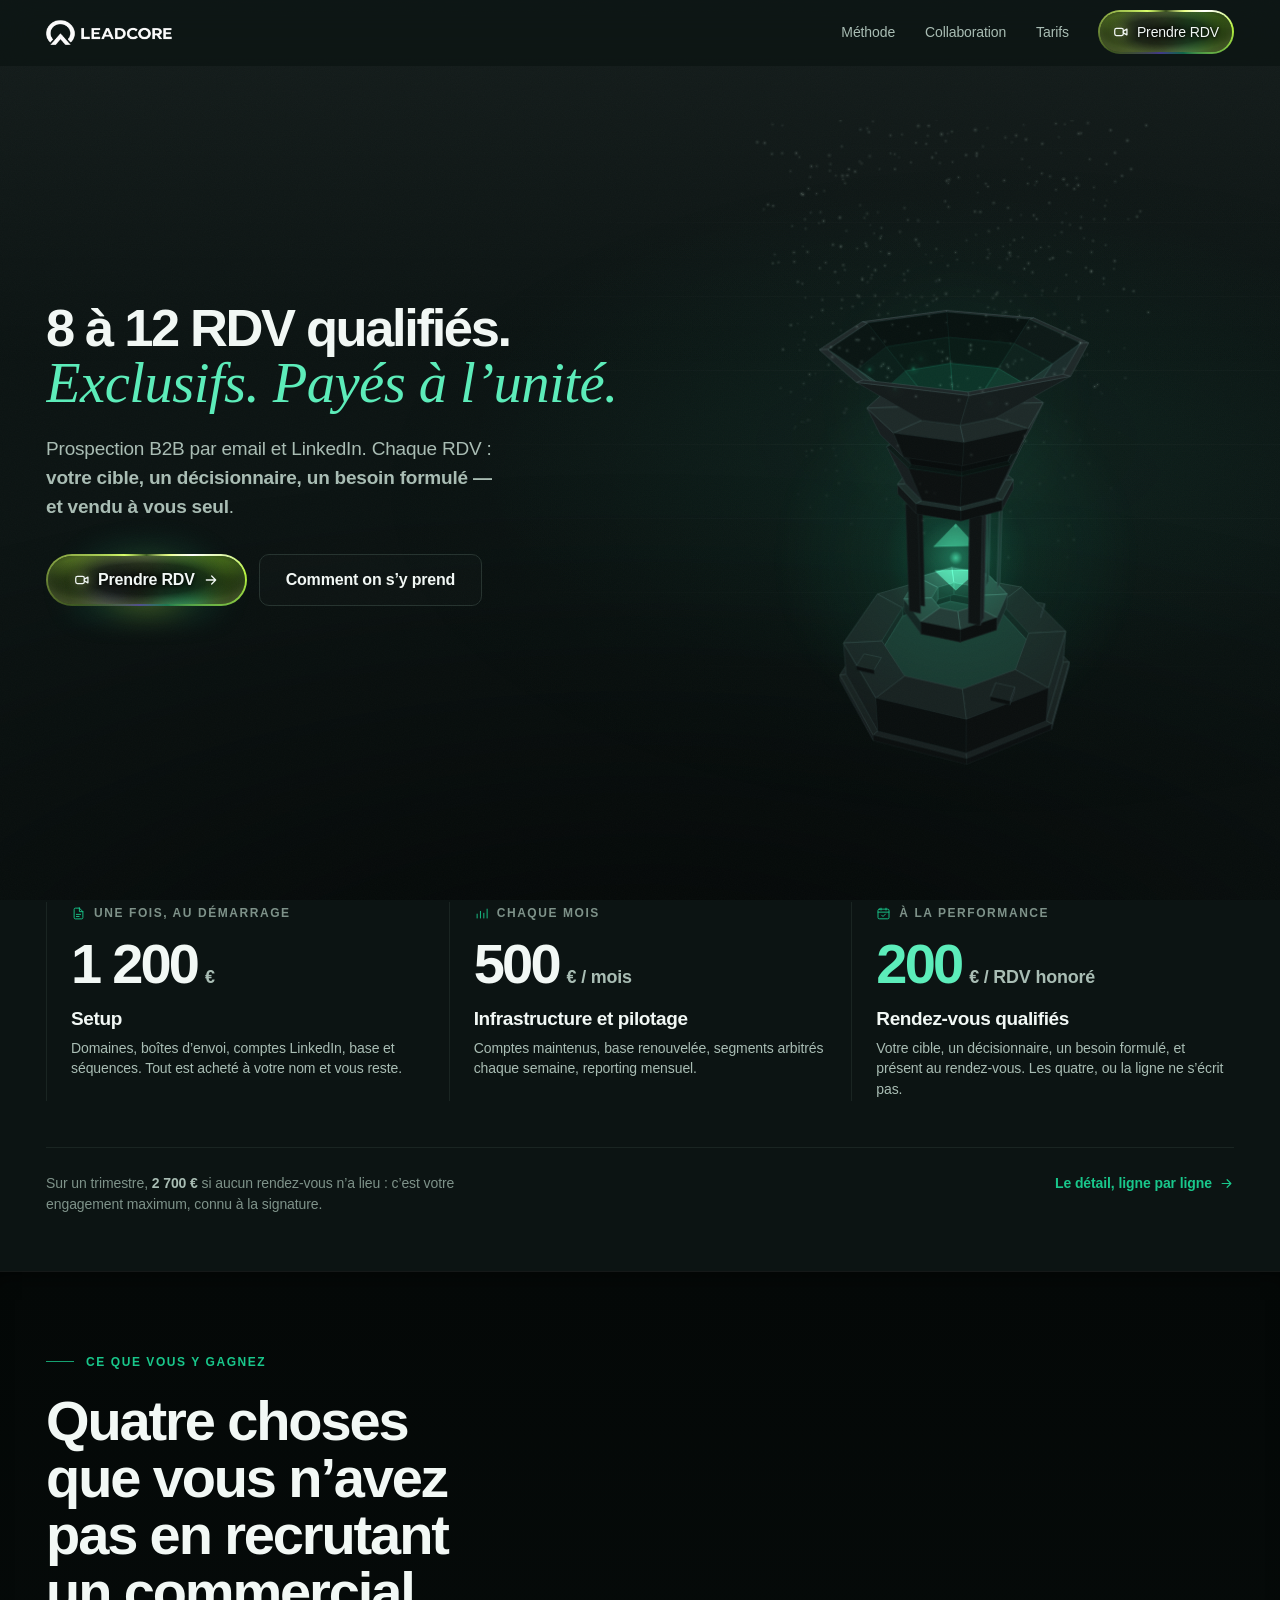
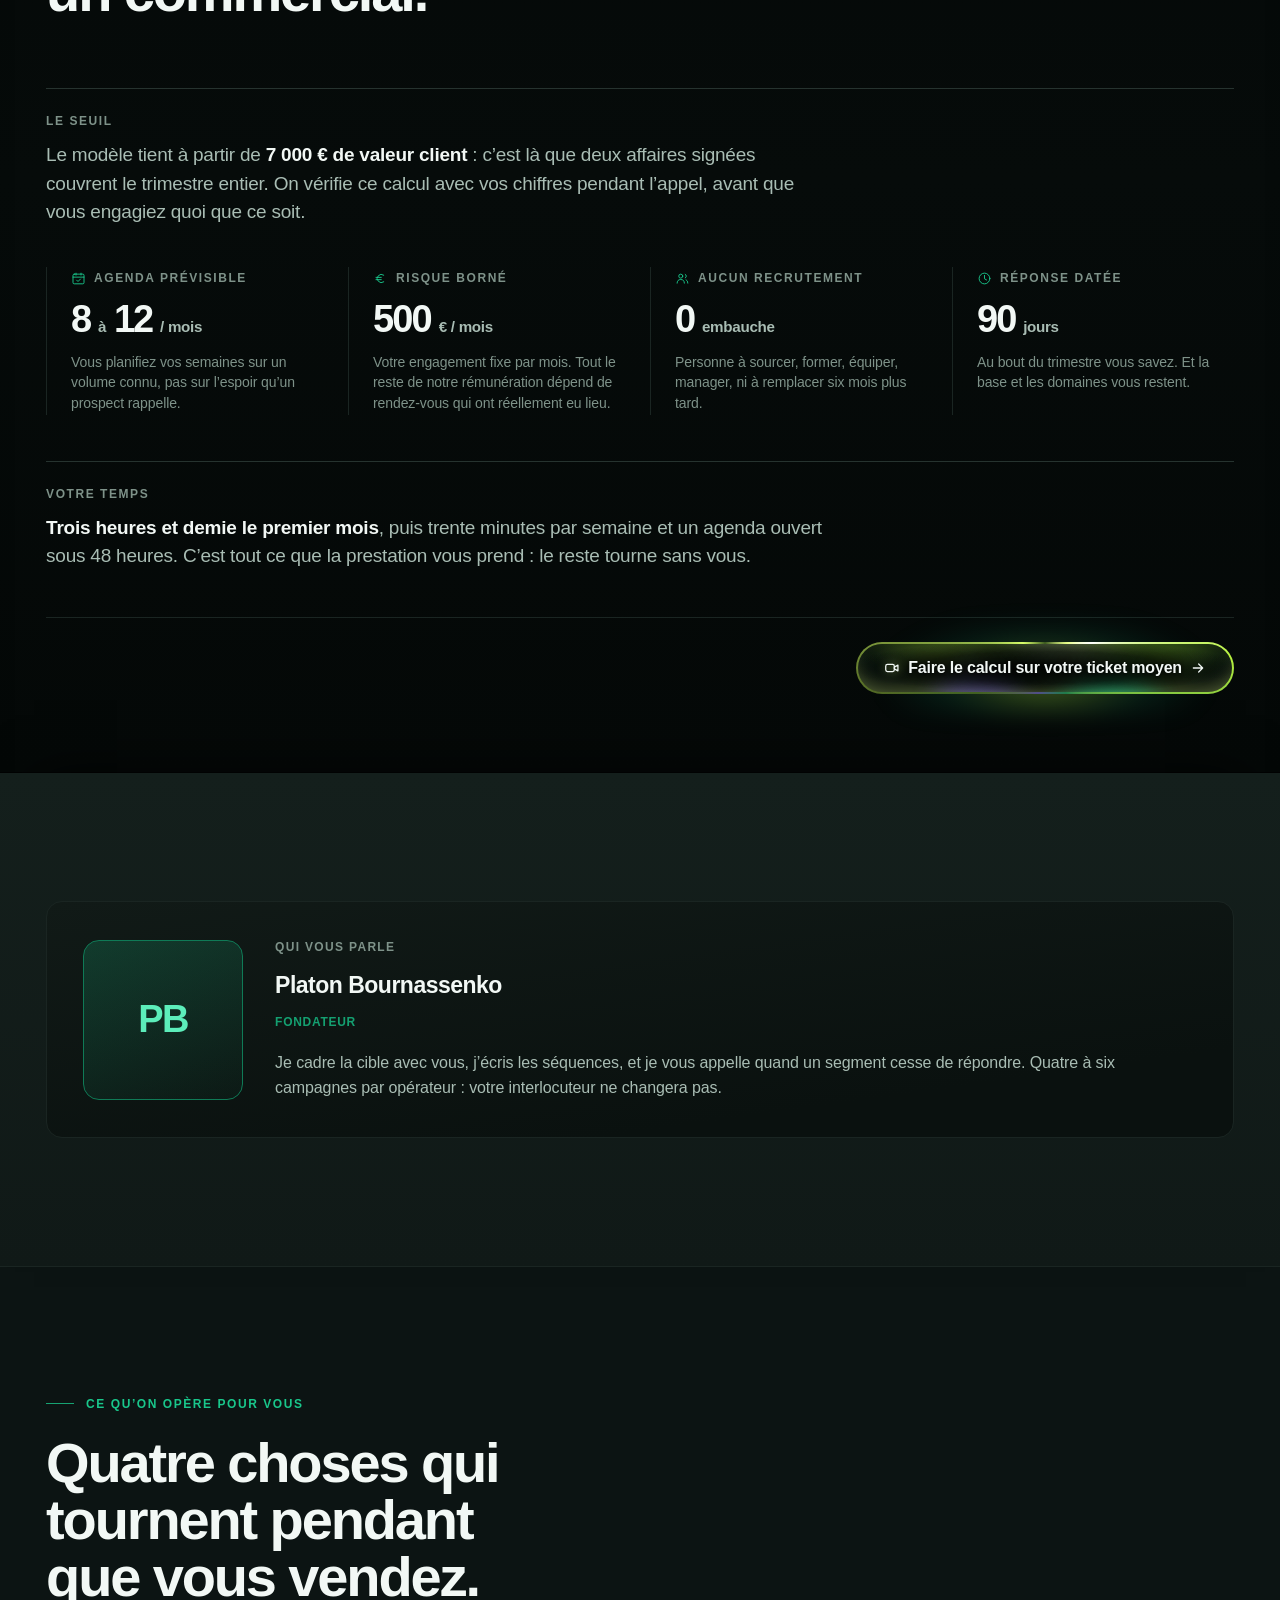
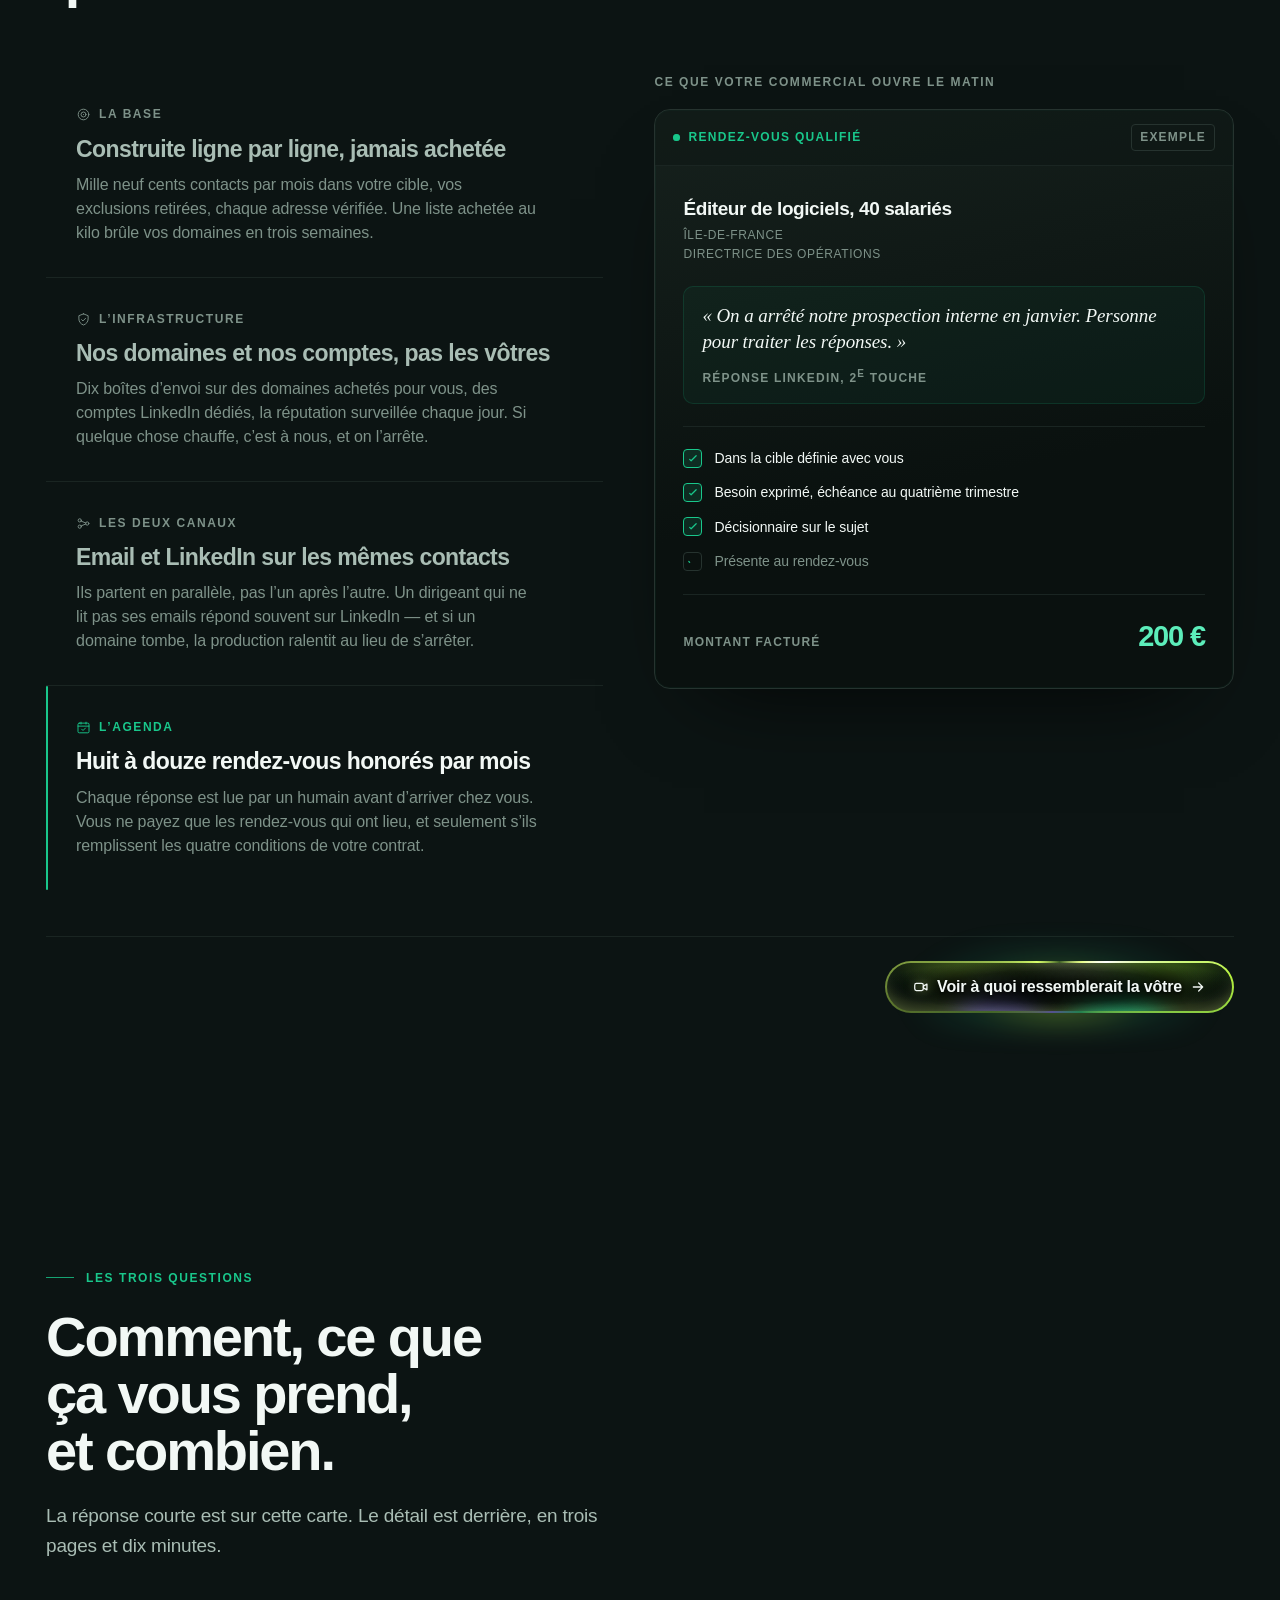
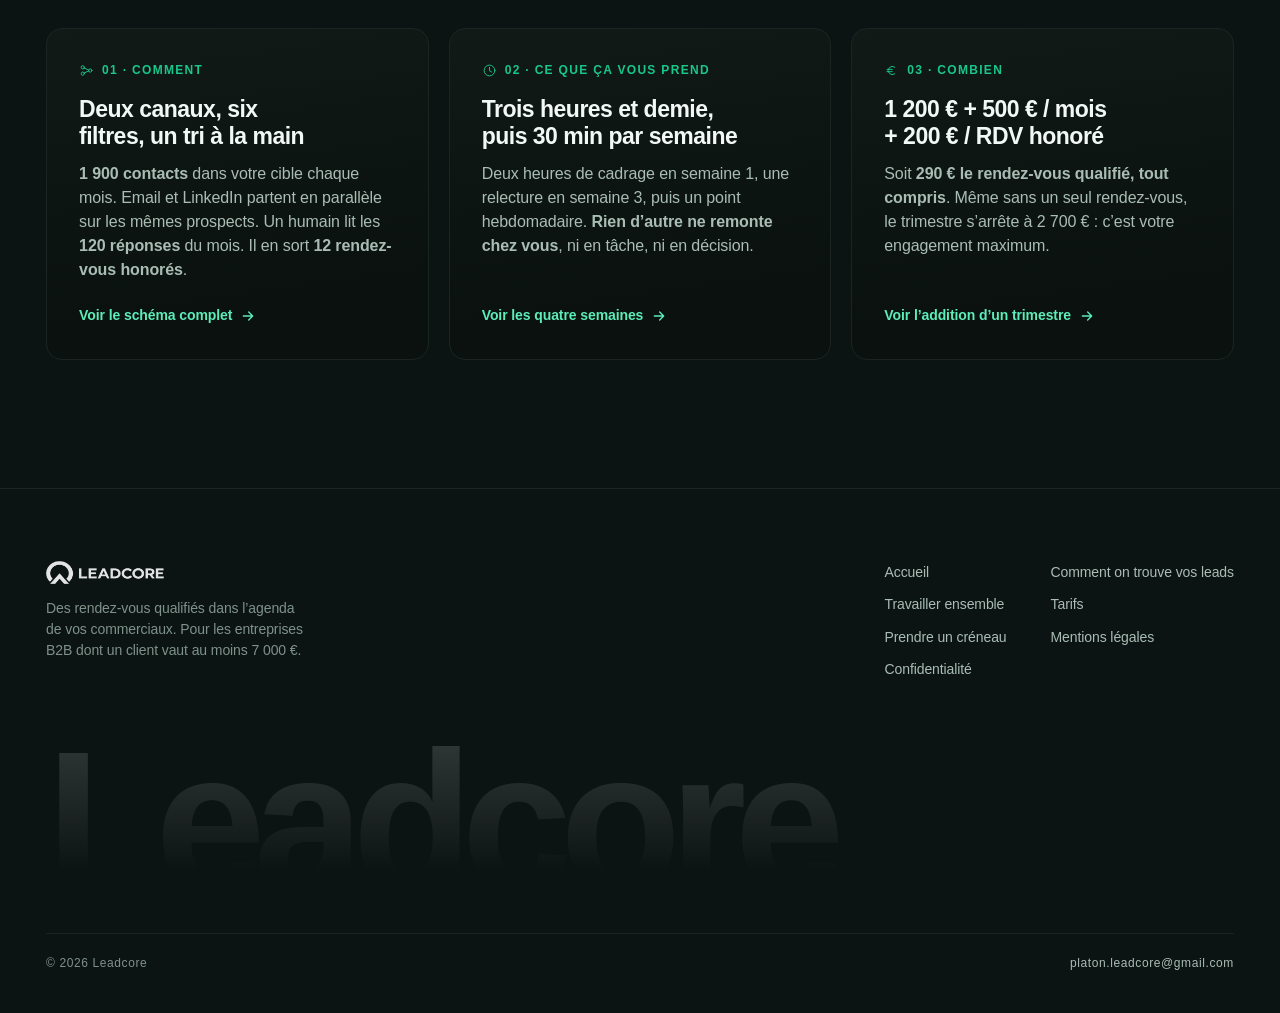
==== commit 039049e0: "site : le héros porte la machine, en 3D L'agenda animé du héros est remplacé par le mécanisme entier" ====
--- a/site/index.html
+++ b/site/index.html
@@ -22,8 +22,8 @@
 <script>document.documentElement.className+=" js p-home has-intro"</script>
 <link rel="preload" as="font" type="font/woff2" href="assets/fonts/geist-latin-19f9c925.woff2" crossorigin>
 <link rel="preload" as="font" type="font/woff2" href="assets/fonts/instrument-serif-latin-5a51946d.woff2" crossorigin>
-<link rel="stylesheet" href="assets/fonts.css?v=20260918b">
-<link rel="stylesheet" href="assets/styles.css?v=20260918b">
+<link rel="stylesheet" href="assets/fonts.css?v=20260921a">
+<link rel="stylesheet" href="assets/styles.css?v=20260921a">
 </head>
 <body>
 <a class="skip" href="#main">Aller au contenu</a>
@@ -66,8 +66,6 @@
 
 <!-- ══════════════════════════ HÉROS · nuit ══════════════════════════ -->
 <section class="hero">
-  <span class="scan" aria-hidden="true"></span>
-
   <div class="wrap hero-grid">
     <div class="hero-copy">
       <!-- L'accroche dit le livrable, sa qualité et le modèle, dans cet ordre :
@@ -93,53 +91,24 @@
       </div>
     </div>
 
-    <!-- Le panneau le plus visible du site montre le livrable : un rendez-vous
-         qui entre dans un agenda avec le dossier du prospect. Il a porté une
-         trajectoire inventée, puis la grille tarifaire ; le prix reste sur la
-         page dans la carte «&nbsp;03&nbsp;· Combien&nbsp;» et sur toute la page Tarifs.
-         Une seule boucle de 13 s, découpée en pourcentages — section 36. -->
-    <figure class="stats agenda rv">
-      <figcaption class="stats-hd">
-        <span class="lbl">Ce qui arrive dans votre agenda</span>
-        <span class="tag">Cette semaine</span>
-      </figcaption>
-
-      <div class="ag-piste" aria-hidden="true">
-        <span class="ag-puce">
-          <svg class="ico" viewBox="0 0 24 24"><circle cx="6" cy="7" r="2.6"/><circle cx="18" cy="12" r="2.6"/><circle cx="6" cy="17" r="2.6"/><path d="M8.3 8.3l7.4 2.6M8.3 15.7l7.4-2.6"/></svg>
-          Une réponse vient d’arriver
-        </span>
-      </div>
-
-      <div class="ag-cond" aria-hidden="true">
-        <span style="--i:0"><i></i>Dans votre cible</span>
-        <span style="--i:1"><i></i>Décisionnaire</span>
-        <span style="--i:2"><i></i>Besoin formulé</span>
-      </div>
-
-      <div class="ag-cal" aria-hidden="true">
-        <div class="ag-jours"><span>Lun</span><span>Mar</span><b>Mer</b><span>Jeu</span><span>Ven</span></div>
-        <div class="ag-grid">
-          <span class="ag-ev" style="--c:1;--r:2;--n:2"></span>
-          <span class="ag-ev" style="--c:1;--r:6;--n:1"></span>
-          <span class="ag-ev" style="--c:2;--r:4;--n:2"></span>
-          <span class="ag-ev" style="--c:4;--r:3;--n:1"></span>
-          <span class="ag-ev" style="--c:4;--r:6;--n:2"></span>
-          <span class="ag-ev" style="--c:5;--r:5;--n:2"></span>
-          <span class="ag-ev ag-cible" style="--c:3;--r:4;--n:2"></span>
-          <span class="ag-neuf ag-ev" style="--c:3;--r:4;--n:2"></span>
-        </div>
-      </div>
-
-      <div class="ag-fiche">
-        <div class="ag-quand" style="--i:0">Mercredi 14:30 <em>· 30 min, en visio</em></div>
-        <div class="ag-l" style="--i:1"><b>Qui</b><span>Direction commerciale — elle décide, et elle signe.</span></div>
-        <div class="ag-l" style="--i:2"><b>Société</b><span>Éditeur SaaS B2B, 40 à 80 salariés, dans votre cible.</span></div>
-        <div class="ag-l" style="--i:3"><b>Besoin</b><span><q>Deux commerciaux recrutés ce trimestre, pas assez de rendez-vous à leur donner.</q></span></div>
-        <div class="ag-l" style="--i:4"><b>Canal</b><span><svg class="ico" viewBox="0 0 24 24" aria-hidden="true"><circle cx="6" cy="7" r="2.6"/><circle cx="18" cy="12" r="2.6"/><circle cx="6" cy="17" r="2.6"/><path d="M8.3 8.3l7.4 2.6M8.3 15.7l7.4-2.6"/></svg>LinkedIn, réponse au deuxième message.</span></div>
-      </div>
-
-      <div class="stats-ft">Le créneau part dans l’agenda de votre commercial avec ce dossier. <b>Il n’a plus qu’à s’y présenter.</b></div>
+    <!-- ══════════ LA MACHINE ══════════
+         Le panneau le plus visible du site porte le mécanisme, en volume et
+         sans un mot : le marché tombe en poussière, la trémie en retient
+         l'essentiel sur ses parois, le peu qui passe est forgé au cœur de la
+         machine, et la pièce descend s'empiler sur le socle du client.
+
+         Rendu par `forge.js` dans un canevas 2D : projection en perspective,
+         faces triées en profondeur, éclairage directionnel plus une source
+         ponctuelle au foyer. Pas de bibliothèque 3D, pas de WebGL — la scène
+         fait cent vingt faces, ce qui tient largement dans un rendu logiciel,
+         et l'écrire à la main est le seul moyen de tenir la charte : du métal
+         très sombre, une seule lumière colorée, aucune matière plastique.
+
+         Le panneau est décoratif de bout en bout et ne porte aucun texte :
+         rien à restituer à un lecteur d'écran, d'où `aria-hidden`. Ce qu'il
+         illustre est écrit à côté, dans le titre et le chapeau. -->
+    <figure class="forge rv" aria-hidden="true">
+      <div class="forge-stage"><canvas class="forge-c"></canvas></div>
     </figure>
   </div>
 </section>
@@ -398,8 +367,9 @@
   </div>
 </footer>
 
-<script src="assets/config.js?v=20260918b"></script>
-<script src="assets/main.js?v=20260918b"></script>
+<script src="assets/config.js?v=20260921a"></script>
+<script src="assets/main.js?v=20260921a"></script>
+<script src="assets/forge.js?v=20260921a"></script>
 <script src="assets/rdv.js?v=20260920a"></script>
 </body>
 </html>
--- a/site/assets/styles.css
+++ b/site/assets/styles.css
@@ -185,7 +185,7 @@
 
 img{max-width:100%;height:auto;display:block}
 a{color:inherit}
-/* `.fiche` et `.stats` sont des <figure>, et un figure porte 1em 40px de marge
+/* `.fiche` et `.forge` sont des <figure>, et un figure porte 1em 40px de marge
    par défaut : sans ce rappel le bloc perd 80 px de largeur, ce qui ne se voit
    qu'au moment où sa colonne devient étroite. */
 figure,figcaption,blockquote{margin:0}
@@ -509,29 +509,52 @@
 
 .hero{
   position:relative;isolation:isolate;overflow:clip;
-  padding:calc(var(--header-h) + clamp(40px,5.2vw,66px)) 0 clamp(40px,5vw,58px);
-}
-.hero-bg{position:absolute;inset:0;z-index:-1;pointer-events:none;overflow:clip}
-
-.hero-bg .glow{
-  position:absolute;border-radius:50%;filter:blur(10px);
-  transform:translate3d(0,0,0);
-}
-.hero-bg .g1{inset:-24% 30% auto -14%;height:680px;
-  background:radial-gradient(closest-side,rgba(var(--accent-rgb),.2),transparent 72%)}
-.hero-bg .g2{inset:14% -18% auto auto;width:720px;height:620px;
-  background:radial-gradient(closest-side,rgba(var(--accent-rgb),.1),transparent 70%)}
-.hero-bg .g3{inset:auto -6% -34% 24%;width:760px;height:460px;
-  background:radial-gradient(closest-side,rgba(var(--accent-hi-rgb),.07),transparent 70%)}
-
-/* trait qui balaie le héros une fois, au chargement */
-.hero-bg .scan{
-  position:absolute;left:0;right:0;top:0;height:2px;opacity:0;
-  background:linear-gradient(90deg,transparent,rgba(var(--accent-hi-rgb),.55) 22%,rgba(var(--accent-hi-rgb),.8) 50%,rgba(var(--accent-hi-rgb),.55) 78%,transparent);
-  box-shadow:0 0 22px 3px rgba(var(--accent-rgb),.35);
-}
-
-.hero-grid{display:grid;grid-template-columns:1.18fr .82fr;gap:var(--s6);align-items:center}
+  padding:calc(var(--header-h) + clamp(34px,4.4vw,54px)) 0 clamp(40px,5vw,58px);
+}
+
+/* ---- le fond du héros ----
+   Trois halos radiaux flottaient ici, plus un trait qui balayait la page au
+   chargement. Ils ne disaient rien : trois taches vertes floues sur du noir
+   sont la signature d'un fond posé parce qu'un héros « doit » en avoir un.
+
+   Le fond dit maintenant la même chose que le reste du site — une salle de
+   mesure. Trois couches, toutes statiques, toutes peintes une fois :
+
+     1. une réglure horizontale au pas de 78 px, à 1,6 % de blanc. Pas un
+        quadrillage : des lignes de niveau, comme une échelle sur laquelle on
+        relève une valeur. Elle est masquée en radial autour de la chaîne et
+        s'éteint complètement sous le titre, où elle passerait derrière le
+        texte sans rien y ajouter.
+     2. une braise émeraude derrière la machine, à 8 % au plus fort. C'est la
+        seule chaleur de la page, et elle est là où la page travaille.
+     3. une extinction vers le bas, qui rend le sol au noir avant la section
+        des prix : sans elle la réglure se coupe net sur le filet de section.
+
+   Aucune des trois n'est animée, donc le héros ne repeint plus après la
+   première image. `background-attachment` reste par défaut : un fond fixe
+   forcerait un repaint à chaque pixel de défilement. */
+.hero::before{
+  content:"";position:absolute;inset:0;z-index:-1;pointer-events:none;
+  background:
+    radial-gradient(54% 42% at 74% 52%,rgba(var(--accent-rgb),.055),transparent 70%),
+    radial-gradient(70% 56% at 78% 58%,rgba(var(--accent-hi-rgb),.022),transparent 74%);
+}
+.hero::after{
+  content:"";position:absolute;inset:0;z-index:-1;pointer-events:none;
+  background:repeating-linear-gradient(
+    180deg,
+    rgba(var(--fg-rgb),.03) 0 1px,
+    transparent 1px 74px);
+  -webkit-mask-image:radial-gradient(62% 52% at 76% 50%,#000 12%,transparent 78%);
+  mask-image:radial-gradient(62% 52% at 76% 50%,#000 12%,transparent 78%);
+}
+
+/* La colonne du titre cède de la place à la chaîne : elle portait 1,18 part
+   contre 0,82, soit 683 px contre 474 à 1 440. Le mécanisme a six stations
+   empilées — il lui faut de la hauteur, donc de la largeur, puisque son
+   rapport est verrouillé. À 1,02 contre 0,98 les deux colonnes font 610 et
+   586, et la scène gagne 112 px de large, donc 142 px de haut. */
+.hero-grid{display:grid;grid-template-columns:1.02fr .98fr;gap:var(--s6);align-items:center}
 /* Sans min-width:0, la ligne de titre en nowrap impose sa largeur maximale à sa
    piste et écrase la fiche : les proportions en fr ne sont plus respectées. */
 .hero-grid>*{min-width:0}
@@ -542,12 +565,17 @@
    par signe — « Vos commerciaux » porte deux m et fait 8,225 em, là où une
    chaîne de même longueur en lettres étroites en fait 7,75. À 74 px elle
    occupe 609 px pour une colonne qui en fait 637. */
-.hero h1{font-size:var(--td1);line-height:.98}
+/* Le titre ne prend plus --td1 (jusqu'à 74 px). Deux lignes à 74 px sur la
+   moitié gauche laissaient la chaîne à l'étroit, et l'accroche n'a pas besoin
+   de cette taille pour être la première chose lue : elle est seule en haut à
+   gauche, sur du noir, au-dessus d'un chapeau et de deux boutons. À 54 px elle
+   garde son rang et rend 27 % de sa hauteur au mécanisme. */
+.hero h1{font-size:clamp(31px,4.1vw,54px);line-height:1.0}
 .hero h1 .ln{display:block;overflow:hidden;padding-bottom:.17em;margin-bottom:-.17em}
 /* nowrap : une ligne trop longue serait coupée par le masque, jamais renvoyée */
 .hero h1 .ln>span{display:block;white-space:nowrap}
-.hero .lede{max-width:46ch;margin-top:26px}
-.hero .cta{display:flex;flex-wrap:wrap;gap:var(--s3);margin-top:36px}
+.hero .lede{max-width:44ch;margin-top:22px}
+.hero .cta{display:flex;flex-wrap:wrap;gap:var(--s3);margin-top:32px}
 
 /* ---- fiche de rendez-vous : le livrable, montré ---- */
 
@@ -1002,30 +1030,23 @@
 /* ---- entrée du héros : chaque ligne du titre monte derrière son masque ---- */
 .js .hero h1 .ln>span{opacity:0;transform:translate3d(0,1.1em,0)}
 .js .hero .lede,.js .hero .cta{opacity:0;transform:translate3d(0,14px,0)}
-.js .hero .fiche{opacity:0;transform:translate3d(0,26px,0) scale(.985)}
+.js .hero .fiche,.js .hero .forge{opacity:0;transform:translate3d(0,26px,0) scale(.985)}
 
 .js .hero.boot h1 .ln>span,
 .js .hero.boot .lede,
 .js .hero.boot .cta,
-.js .hero.boot .fiche{
+.js .hero.boot .fiche,
+.js .hero.boot .forge{
   animation:rise .9s var(--ease-out) forwards;
 }
 .js .hero.boot h1 .ln:nth-child(1)>span{animation-delay:.06s}
 .js .hero.boot h1 .ln:nth-child(2)>span{animation-delay:.17s}
 .js .hero.boot .lede{animation-delay:.3s}
 .js .hero.boot .cta{animation-delay:.38s}
-.js .hero.boot .fiche{animation-delay:.24s;animation-duration:1.1s}
+.js .hero.boot .fiche,
+.js .hero.boot .forge{animation-delay:.24s;animation-duration:1.1s}
 
 @keyframes rise{to{opacity:1;transform:none}}
-
-/* le balayage : une seule passe, puis l'élément ne repeint plus */
-.js .hero.boot .scan{animation:scan 1.15s var(--ease-io) .08s}
-@keyframes scan{
-  0%{opacity:0;transform:translate3d(0,0,0)}
-  12%{opacity:1}
-  85%{opacity:.5}
-  100%{opacity:0;transform:translate3d(0,86vh,0)}
-}
 
 /* ---- le point vivant de l'en-tête de fiche ---- */
 .dot::after{animation:ping 2.6s var(--ease-out) infinite}
@@ -1099,11 +1120,10 @@
 @media (prefers-reduced-motion:reduce){
   html{scroll-behavior:auto}
   .js .rv,.js .hero h1 .ln>span,.js .hero .lede,.js .hero .cta,
-  .js .hero .fiche{opacity:1;transform:none;transition:none;animation:none}
+  .js .hero .fiche,.js .hero .forge{opacity:1;transform:none;transition:none;animation:none}
   .js .rv .eyebrow::before{transform:none;transition:none}
-  .dot::after,.infra .rail .pkt,.hero .scan{animation:none!important}
+  .dot::after,.infra .rail .pkt{animation:none!important}
   .aur i,.cta-rdv::before{animation:none!important}
-  .hero .scan{display:none}
   .infra .rail .pkt{opacity:0}
   .lvl .bar,.pipe-fill,.cond::before{transform:none;transition:none}
   .btn,.card::before,.card::after,.checks li,.checks li .bx,.checks li .bx svg{transition:none}
@@ -1117,8 +1137,16 @@
 @media (max-width:1120px){
   .hero-grid{grid-template-columns:1fr;gap:var(--s6)}
   .hero-copy{max-width:none}
+  .hero .lede{max-width:56ch}
+  /* En colonne, plus rien n'est à côté du titre : il peut reprendre sa taille
+     d'origine, et le fond se recentre sur la chaîne, qui est passée dessous. */
   .hero h1{font-size:var(--td1)}
-  .hero .lede{max-width:56ch}
+  .hero::before{background:
+    radial-gradient(76% 30% at 34% 74%,rgba(var(--accent-rgb),.085),transparent 70%),
+    radial-gradient(86% 38% at 38% 78%,rgba(var(--accent-hi-rgb),.035),transparent 74%)}
+  .hero::after{
+    -webkit-mask-image:radial-gradient(70% 34% at 36% 72%,#000 12%,transparent 78%);
+    mask-image:radial-gradient(70% 34% at 36% 72%,#000 12%,transparent 78%)}
   .fiche{max-width:560px}
   .conds{grid-template-columns:repeat(2,1fr)}
   .keys{grid-template-columns:repeat(2,1fr)}
@@ -1411,7 +1439,7 @@
 .sec.plate+.sec:not(.plate):not(.raise),
 .sec.raise+.sec:not(.plate):not(.raise){border-top:1px solid var(--rule-soft)}
 
-.hero-bg,.book::after{display:none}
+.book::after{display:none}
 
 /* ═══════════════════════════════════════════════════════════════════════════
    25. EN-TÊTE DES PAGES INTÉRIEURES
@@ -1477,44 +1505,6 @@
 }
 .crumb:hover{color:var(--accent)}
 .crumb svg{width:13px;height:13px;stroke:currentColor;fill:none;stroke-width:2;stroke-linecap:round;stroke-linejoin:round}
-
-/* ═══════════════════════════════════════════════════════════════════════════
-   26. LA COQUE DU PANNEAU DU HÉROS
-   ───────────────────────────────────────────────────────────────────────────
-   Cadre, dégradé, ombre et en-tête du panneau posé à droite du titre d'accueil.
-   Son contenu est en section 36 : elle a porté une trajectoire chiffrée, elle
-   porte maintenant le prix. La coque est restée parce qu'elle marche ; c'est le
-   contenu qui avait un problème.
-   ═══════════════════════════════════════════════════════════════════════════ */
-
-.stats{
-  border:1px solid var(--rule);border-radius:var(--radius);overflow:hidden;
-  background:linear-gradient(168deg,var(--surface-3),var(--surface) 64%);
-  box-shadow:0 40px 90px -50px rgba(0,0,0,.9);
-}
-.stats-hd{
-  display:flex;align-items:center;gap:var(--s2);padding:14px 18px;
-  border-bottom:1px solid var(--rule-soft);background:rgba(var(--bg-rgb),.45);
-  font-family:var(--label);font-size:var(--t1);font-weight:600;letter-spacing:.11em;text-transform:uppercase;
-}
-.stats-hd .lbl{color:var(--accent);white-space:nowrap}
-.stats-hd .tag{
-  margin-left:auto;color:var(--fg-dim);border:1px solid var(--rule);border-radius:var(--radius-xs);
-  padding:3px 8px;font-size:var(--t1);font-weight:600;letter-spacing:.1em;white-space:nowrap;
-}
-
-.stats-ft{
-  padding:14px clamp(20px,2.6vw,28px);border-top:1px solid var(--rule-soft);
-  font-size:var(--t2);line-height:1.5;color:var(--fg-dim);
-}
-.stats-ft b{color:var(--fg-soft);font-weight:600}
-
-@media (max-width:1120px){.stats{max-width:560px}}
-@media (max-width:440px){
-  /* même traitement que .fiche-hd : le libellé reste d'un tenant, c'est
-     l'étiquette qui passe à la ligne. */
-  .stats-hd{flex-wrap:wrap;row-gap:var(--s2)}
-}
 
 /* ═══════════════════════════════════════════════════════════════════════════
    27. CARTES D'ORIENTATION
@@ -3214,217 +3204,56 @@
   .rdv-r,.rdv-r .k::after,.rdv-prog-b{transition:none}
 }
 
-
 /* ═══════════════════════════════════════════════════════════════════════════
-   36. L'AGENDA QUI SE REMPLIT (héros de l'accueil)
+   36. LA MACHINE (héros de l'accueil)
    ───────────────────────────────────────────────────────────────────────────
-   La place la plus visible du site. Elle a porté une trajectoire chiffrée
-   étiquetée « Exemple », puis la grille tarifaire. Elle porte maintenant le
-   livrable lui-même : un rendez-vous qui arrive dans un agenda, avec le
-   dossier du prospect attaché. Le prix reste sur la page, dans la carte
-   « 03 · Combien » et sur toute la page Tarifs.
-
-   Une seule boucle, de 13 s, partagée par tous les éléments : chacun porte la
-   même `animation-duration` et découpe sa fenêtre en pourcentages du cycle.
-   Pas de JS, pas de bibliothèque, et une seule horloge — donc rien à
-   resynchroniser.
-
-      0 →  5 %   l'agenda respire, six créneaux déjà pris
-      5 → 15 %   une réponse entre par la gauche et rejoint le centre
-     15 → 27 %   les trois conditions s'allument l'une après l'autre
-     27 → 34 %   la puce tombe dans le créneau libre du mercredi
-     34 → 40 %   le créneau devient un rendez-vous
-     38 → 90 %   le dossier se remplit champ par champ, et tient
-     90 → 97 %   le rendez-vous rejoint les autres : il est à vous
-     97 → 100 %  reprise
-
-   Première minuterie, sur 13 s : le dossier n'arrivait qu'à 7,4 s. C'est le
-   panneau d'accroche de l'accueil — personne n'attend sept secondes pour
-   comprendre ce qu'on lui montre. Il arrive maintenant à 4,2 s et tient
-   jusqu'à 9,9 s, soit la moitié du cycle.
-
-   Tout est en `transform` et `opacity` : rien ne remet en page, rien ne
-   repeint hors du compositeur. En mouvement réduit, la boucle s'arrête sur
-   l'état final — l'agenda rempli et le dossier ouvert, qui est ce que le
-   panneau a à dire. */
-.agenda{position:relative;display:grid;--cyc:11s}
-
-/* ---- la piste d'arrivée ---- */
-.ag-piste{
-  position:relative;display:flex;align-items:center;justify-content:center;
-  height:46px;padding:0 clamp(14px,1.8vw,18px);
-  border-bottom:1px solid var(--rule-soft);
-}
-/* le rail sur lequel la réponse glisse */
-.ag-piste::before{
-  content:"";position:absolute;left:clamp(14px,1.8vw,18px);right:clamp(14px,1.8vw,18px);
-  top:50%;border-top:1px dashed var(--rule);
-}
-.ag-puce{
-  position:relative;display:flex;align-items:center;gap:7px;
-  padding:5px 10px;border-radius:var(--radius-pill);
-  border:1px solid var(--rule);background:var(--surface-3);
-  font-size:var(--t1);color:var(--fg-soft);white-space:nowrap;
-  animation:agPuce var(--cyc) linear infinite;
-}
-.ag-puce .ico{width:13px;height:13px;flex:none;color:var(--accent);
-  fill:none;stroke:currentColor;stroke-width:1.9;stroke-linecap:round;stroke-linejoin:round}
-@keyframes agPuce{
-  0%,4%      {transform:translate3d(-340%,0,0);opacity:0}
-  5%         {opacity:1}
-  15%,26%    {transform:translate3d(0,0,0);opacity:1}
-  /* elle tombe dans le créneau : la descente et l'effacement se croisent avec
-     l'apparition du rendez-vous, c'est ce croisement qui fait l'accroche */
-  34%,100%   {transform:translate3d(0,78px,0) scale(.72);opacity:0}
-}
-
-/* ---- les trois conditions ---- */
-.ag-cond{
-  display:flex;flex-wrap:wrap;gap:6px;justify-content:center;
-  padding:10px clamp(14px,1.8vw,18px);border-bottom:1px solid var(--rule-soft);
-}
-.ag-cond span{
-  display:flex;align-items:center;gap:5px;
-  font-family:var(--label);font-size:var(--t1);font-weight:600;letter-spacing:.08em;
-  text-transform:uppercase;color:var(--fg-dim);
-  animation:agCond var(--cyc) var(--ease-out) infinite;
-  animation-delay:calc(var(--i) * .55s);
-}
-.ag-cond span{position:relative}
-.ag-cond span::before{
-  content:"";width:13px;height:13px;flex:none;border-radius:50%;
-  border:1px solid var(--rule);
-}
-@keyframes agCond{
-  0%,14%   {color:var(--fg-dim)}
-  19%,88%  {color:var(--accent)}
-  96%,100% {color:var(--fg-dim)}
-}
-/* la pastille se remplit : un `scale`, donc composité */
-.ag-cond i{
-  position:absolute;left:0;top:50%;margin-top:-6.5px;
-  width:13px;height:13px;border-radius:50%;
-  background:var(--accent);transform:scale(0);
-  animation:agPast var(--cyc) var(--spring) infinite;
-  animation-delay:calc(var(--i) * .55s);
-}
-@keyframes agPast{
-  0%,14%   {transform:scale(0)}
-  19%,88%  {transform:scale(1)}
-  96%,100% {transform:scale(0)}
-}
-
-/* ---- la semaine ---- */
-.ag-cal{padding:clamp(12px,1.6vw,16px) clamp(14px,1.8vw,18px)}
-.ag-jours{
-  display:grid;grid-template-columns:repeat(5,1fr);gap:5px;margin-bottom:7px;
-  font-family:var(--label);font-size:var(--t1);font-weight:600;letter-spacing:.09em;
-  text-transform:uppercase;color:var(--fg-dim);text-align:center;
-}
-.ag-jours b{font-weight:600;color:var(--fg-soft)}
-.ag-grid{
-  position:relative;display:grid;grid-template-columns:repeat(5,1fr);
-  grid-template-rows:repeat(7,15px);gap:5px;
-}
-/* la trame horaire, en fond */
-.ag-grid::before{
-  content:"";position:absolute;inset:0;border-radius:var(--radius-xs);
-  background:repeating-linear-gradient(180deg,
-    rgba(var(--fg-rgb),.035) 0 15px,transparent 15px 20px);
-}
-.ag-ev{
-  position:relative;grid-column:var(--c);grid-row:var(--r) / span var(--n);
-  border-radius:var(--radius-xs);background:rgba(var(--fg-rgb),.1);
-}
-/* le créneau visé : vide, il respire doucement jusqu'à ce qu'il se remplisse */
-.ag-cible{
-  background:none;border:1px dashed rgba(var(--accent-rgb),.45);
-  animation:agCible var(--cyc) var(--ease-io) infinite;
-}
-@keyframes agCible{
-  0%,26%   {opacity:.45}
-  15%,22%  {opacity:.9}
-  34%,100% {opacity:0}
-}
-/* le rendez-vous qui s'installe */
-.ag-neuf{
-  background:linear-gradient(140deg,var(--accent-hi),var(--accent));
-  transform:scaleY(0);transform-origin:top;
-  animation:agNeuf var(--cyc) var(--spring) infinite;
-}
-@keyframes agNeuf{
-  0%,33%    {transform:scaleY(0);opacity:0}
-  40%,89%   {transform:scaleY(1);opacity:1}
-  /* il rejoint les autres : il devient un créneau comme un autre */
-  94%,97%   {transform:scaleY(1);opacity:.42}
-  100%      {transform:scaleY(1);opacity:0}
-}
-
-/* ---- le dossier ---- */
-.ag-fiche{
-  padding:clamp(13px,1.7vw,17px) clamp(14px,1.8vw,18px);
-  border-top:1px solid var(--rule-soft);display:grid;gap:8px;
-}
-/* Les intitulés restent, les valeurs arrivent. Première version : la fiche
-   entière apparaissait, donc pendant la moitié du cycle le bas du panneau
-   était un vide de 200 px. Un formulaire vide dit déjà quelque chose — voilà
-   les champs que vous recevez — là où un vide ne dit rien. */
-.ag-quand,.ag-l>span{
-  transform:translate3d(0,7px,0);opacity:0;
-  animation:agLigne var(--cyc) var(--ease-out) infinite;
-  animation-delay:calc(var(--i) * .14s);
-}
-@keyframes agLigne{
-  0%,38%   {transform:translate3d(0,7px,0);opacity:0}
-  44%,90%  {transform:none;opacity:1}
-  97%,100% {transform:translate3d(0,7px,0);opacity:0}
-}
-/* le trait d'attente sous un champ encore vide : il s'efface quand la valeur
-   se pose, donc les deux ne sont jamais visibles ensemble */
-.ag-l{position:relative}
-.ag-l::after{
-  content:"";position:absolute;left:calc(7.5ch + var(--s3));right:22%;top:9px;
-  border-top:1px dashed var(--rule);
-  animation:agAttente var(--cyc) var(--ease-out) infinite;
-  animation-delay:calc(var(--i) * .14s);
-}
-@keyframes agAttente{
-  0%,38%   {opacity:1}
-  44%,96%  {opacity:0}
-  100%     {opacity:1}
-}
-.ag-quand{
-  display:flex;align-items:baseline;gap:var(--s2);flex-wrap:wrap;
-  font-weight:700;font-size:var(--t4);letter-spacing:-.02em;color:var(--accent-hi);
-}
-.ag-quand em{font-style:normal;font-size:var(--t2);font-weight:600;color:var(--fg-dim)}
-.ag-l{display:grid;grid-template-columns:minmax(0,7.5ch) minmax(0,1fr);gap:var(--s3);align-items:start}
-.ag-l>b{
-  font-family:var(--label);font-size:var(--t1);font-weight:600;letter-spacing:.1em;
-  text-transform:uppercase;color:var(--fg-dim);padding-top:2px;opacity:.75;
-}
-.ag-l>span{font-size:var(--t2);line-height:1.45;color:var(--fg-soft);min-width:0}
-.ag-l q{color:var(--fg);font-style:italic}
-.ag-l .ico{width:13px;height:13px;color:var(--accent);vertical-align:-2px;margin-right:5px;
-  fill:none;stroke:currentColor;stroke-width:1.9;stroke-linecap:round;stroke-linejoin:round}
-
-@media (max-width:440px){
-  .ag-cond span{font-size:10px;letter-spacing:.05em}
-  .ag-l{grid-template-columns:1fr;gap:2px}
-}
-
-/* Mouvement réduit : la boucle s'arrête sur son état final. Le panneau doit
-   dire « un rendez-vous est arrivé, voilà son dossier » ; figé au début il ne
-   dirait rien du tout. */
-@media (prefers-reduced-motion:reduce){
-  .ag-puce,.ag-cond span,.ag-cond i,.ag-cible,.ag-neuf,
-  .ag-quand,.ag-l>span,.ag-l::after{animation:none!important}
-  .ag-l::after{opacity:0}
-  /* la piste n'a plus de trajet à montrer : un rail vide ne dit rien */
-  .ag-piste{display:none}
-  .ag-cible{opacity:0}
-  .ag-cond span{color:var(--accent)}
-  .ag-cond i{transform:scale(1)}
-  .ag-neuf{transform:none;opacity:1}
-  .ag-quand,.ag-l>span{transform:none;opacity:1}
-}
+   La place la plus visible du site a porté une trajectoire chiffrée inventée,
+   puis la grille tarifaire, puis un agenda qui se remplissait. Elle porte
+   maintenant le mécanisme lui-même, en volume et sans un mot : le marché tombe
+   en poussière, la trémie en retient l'essentiel sur ses parois, le peu qui
+   passe est forgé au cœur de la machine, et la pièce descend s'empiler sur le
+   socle du client.
+
+   Côté feuille de style il n'y a presque rien à dire, et c'est voulu : la
+   scène est un canevas, et tout ce qui s'y peint est dans `forge.js`. Ce bloc
+   ne fait que deux choses — verrouiller le rapport de la scène, et lui donner
+   sa largeur.
+
+   Le rapport est verrouillé parce que le cadrage du rendu s'en déduit :
+   `forge.js` projette réellement tous les sommets de la machine, aux deux
+   extrêmes de son oscillation, et en tire la focale qui lui donne 68 % de la
+   hauteur. Une hauteur qui dépendrait du contenu ferait respirer la
+   perspective à chaque recalcul de mise en page.
+
+   Aucun cadre, aucun fond, aucun filet. Le panneau précédent était une carte —
+   bordure, dégradé, en-tête, pied. Une machine dans une boîte est une vignette ;
+   posée sur le noir de la page, elle est dans la même pièce que le titre. */
+
+/* Sans JavaScript, le canevas reste vide et la scène laisserait un trou de
+   700 px dans le héros. Elle disparaît. Le panneau est décoratif : la page
+   garde son titre, son chapeau et ses deux boutons, c'est-à-dire tout ce
+   qu'elle a à dire. La classe `.js` est posée par le script en ligne du
+   <head>, donc la règle s'applique avant la première image. */
+html:not(.js) .forge{display:none}
+
+.forge{position:relative}
+
+.forge-stage{position:relative;width:100%;aspect-ratio:1/1.2}
+.forge-c{
+  position:absolute;inset:0;width:100%;height:100%;
+  pointer-events:none;
+  /* Le canevas déborde volontairement de sa boîte : la poussière du marché
+     monte au-delà du cadrage utile, et un grain coupé net sur un bord droit
+     trahirait la boîte. Il n'y a rien à écrêter — le fond est transparent. */
+}
+
+@media (max-width:1120px){
+  /* En colonne, la scène n'a plus de raison de faire la largeur du texte :
+     au-delà de 520 px elle grandit sans rien montrer de plus, et sa hauteur
+     suit. Elle se pose à gauche, à sa taille. */
+  .forge{max-width:520px}
+}
+
+/* Mouvement réduit : `forge.js` avance la scène à vide jusqu'à un état qui dit
+   quelque chose — la trémie pleine, une pièce en chemin, des lingots posés —
+   rend une seule image, et n'ouvre jamais de boucle. Rien à couper ici. */
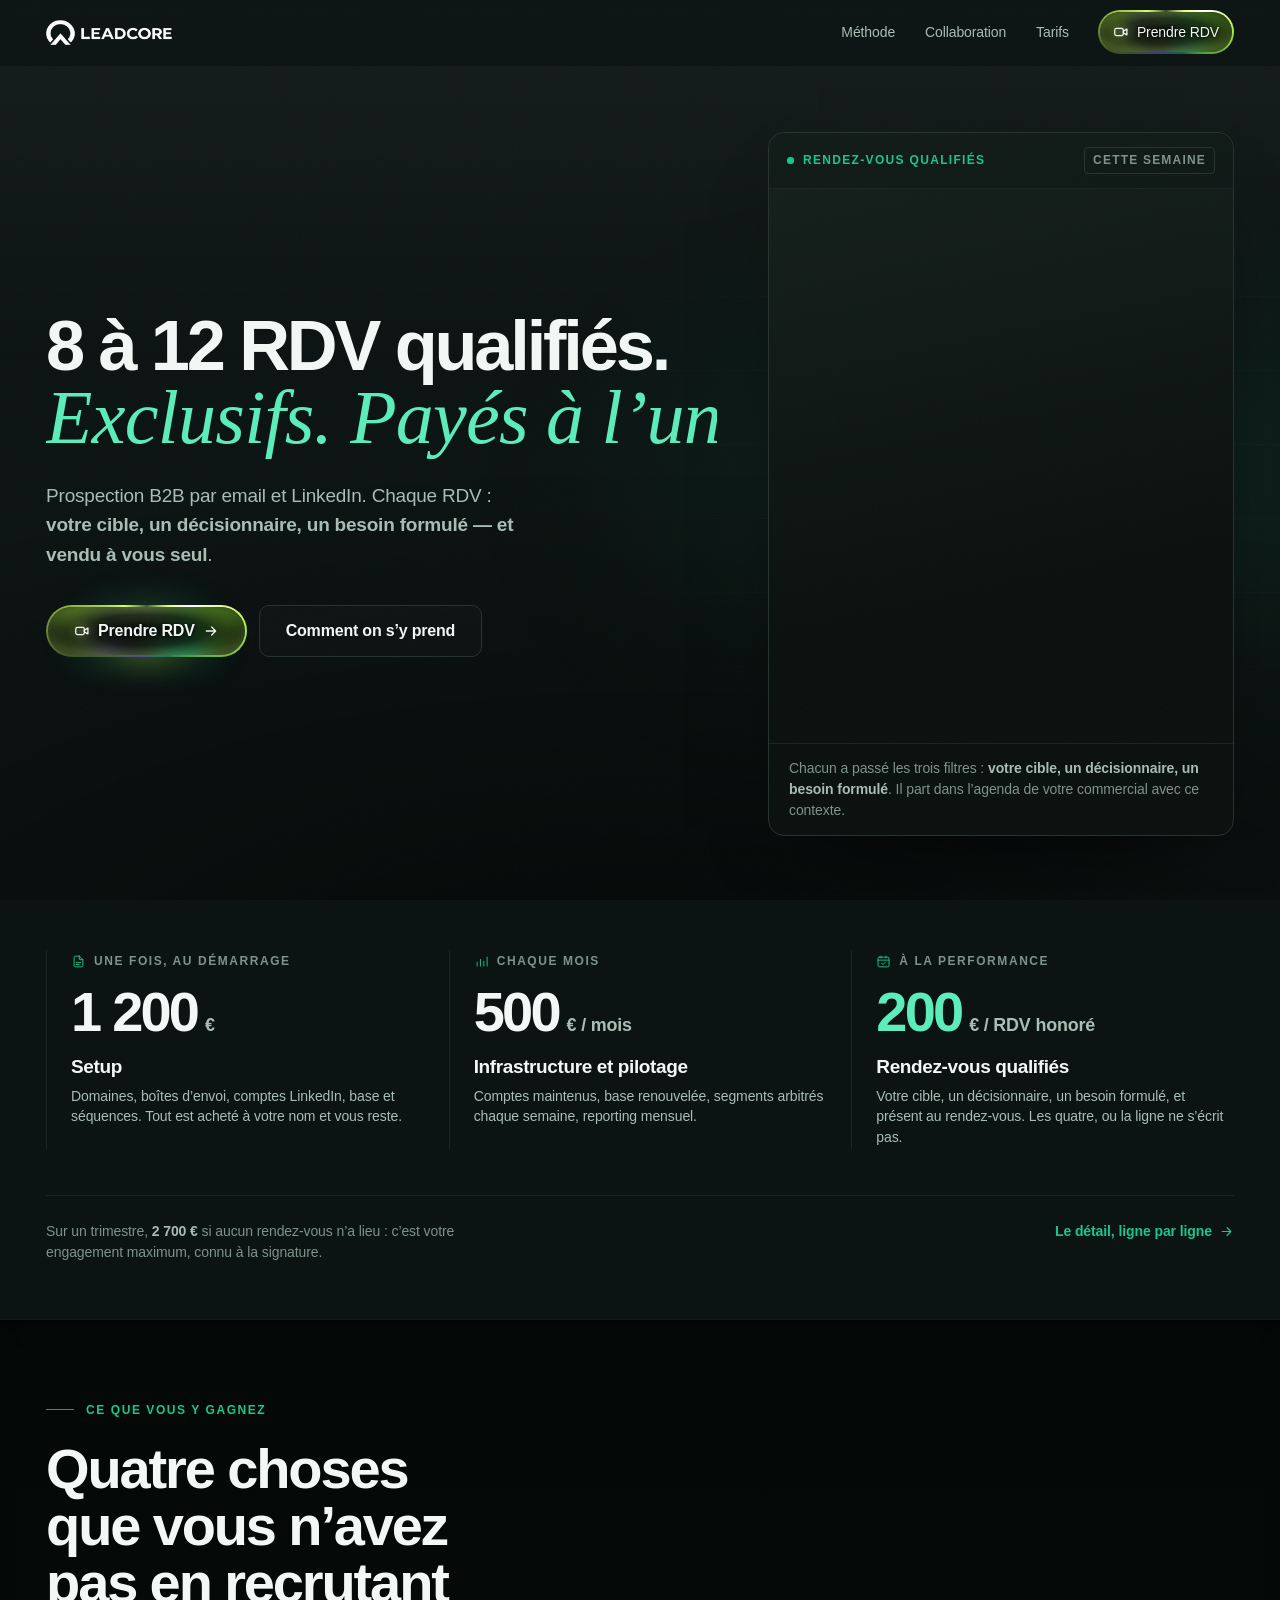
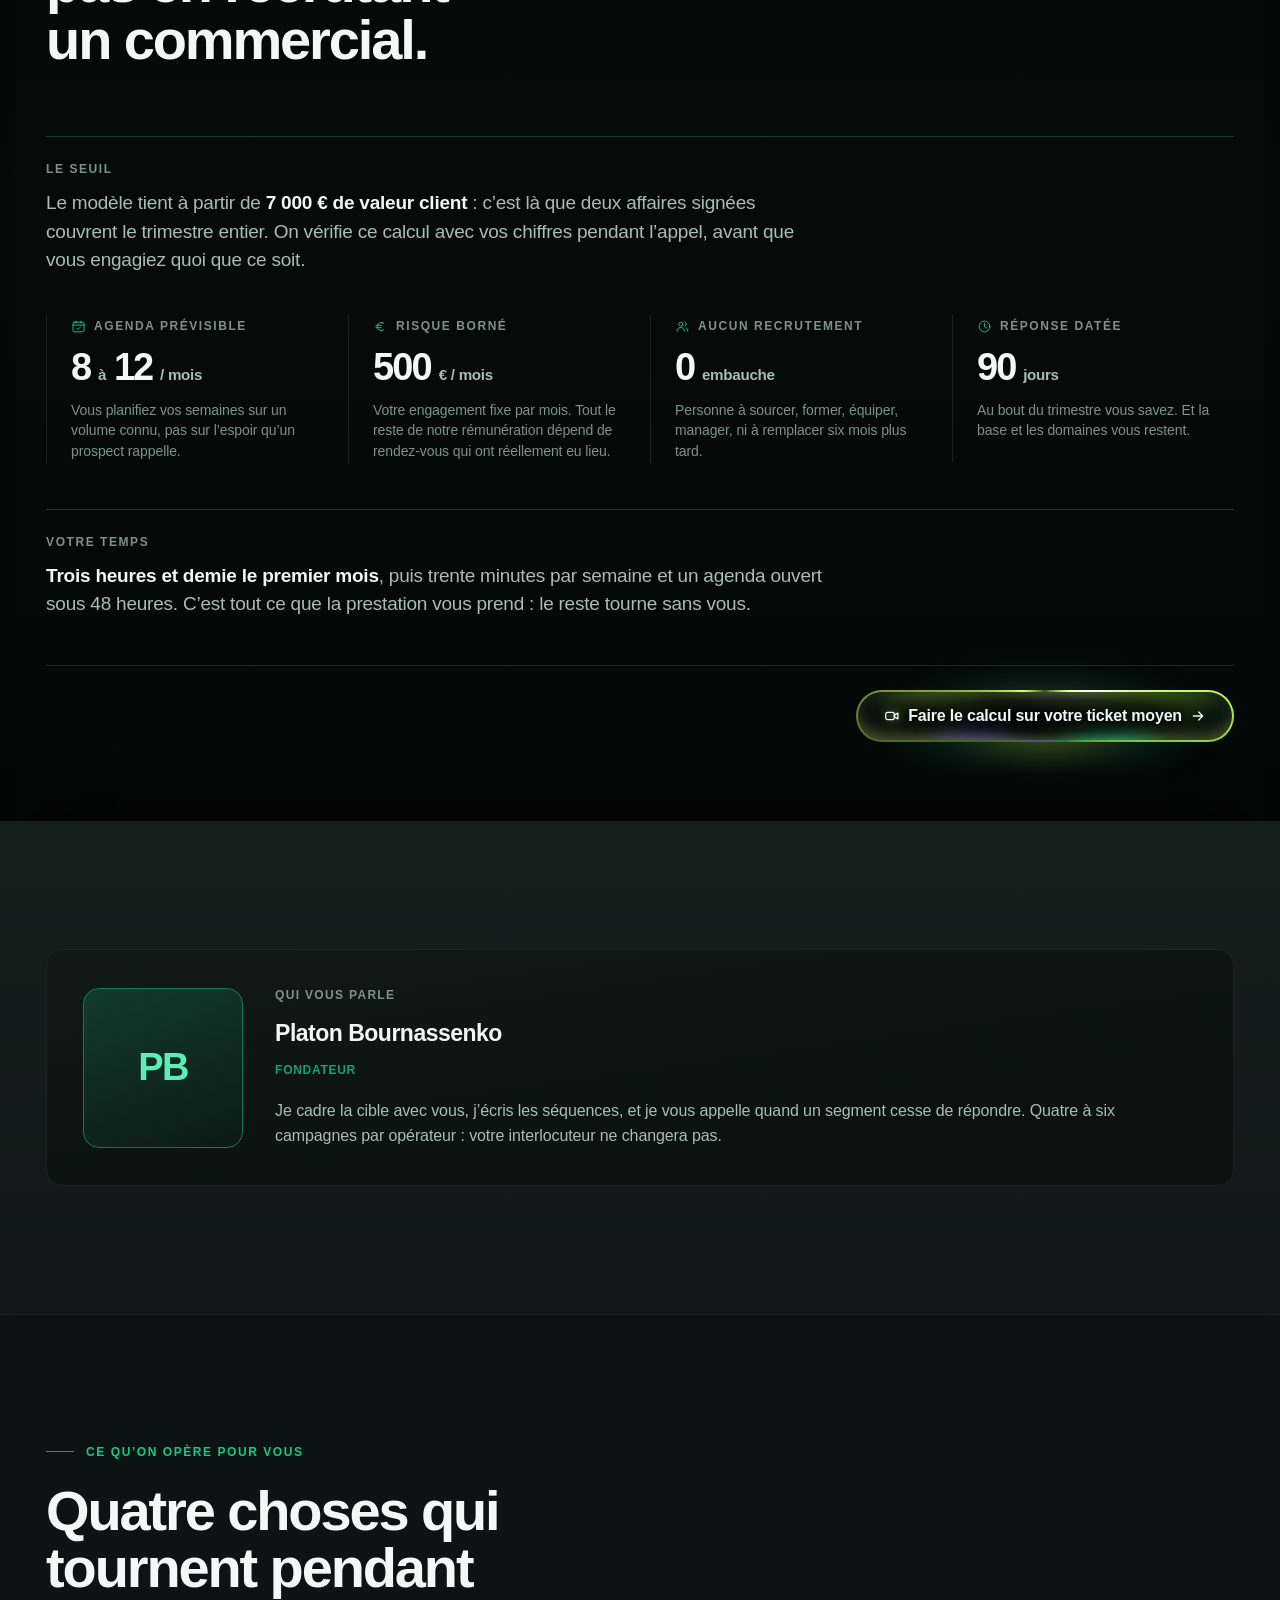
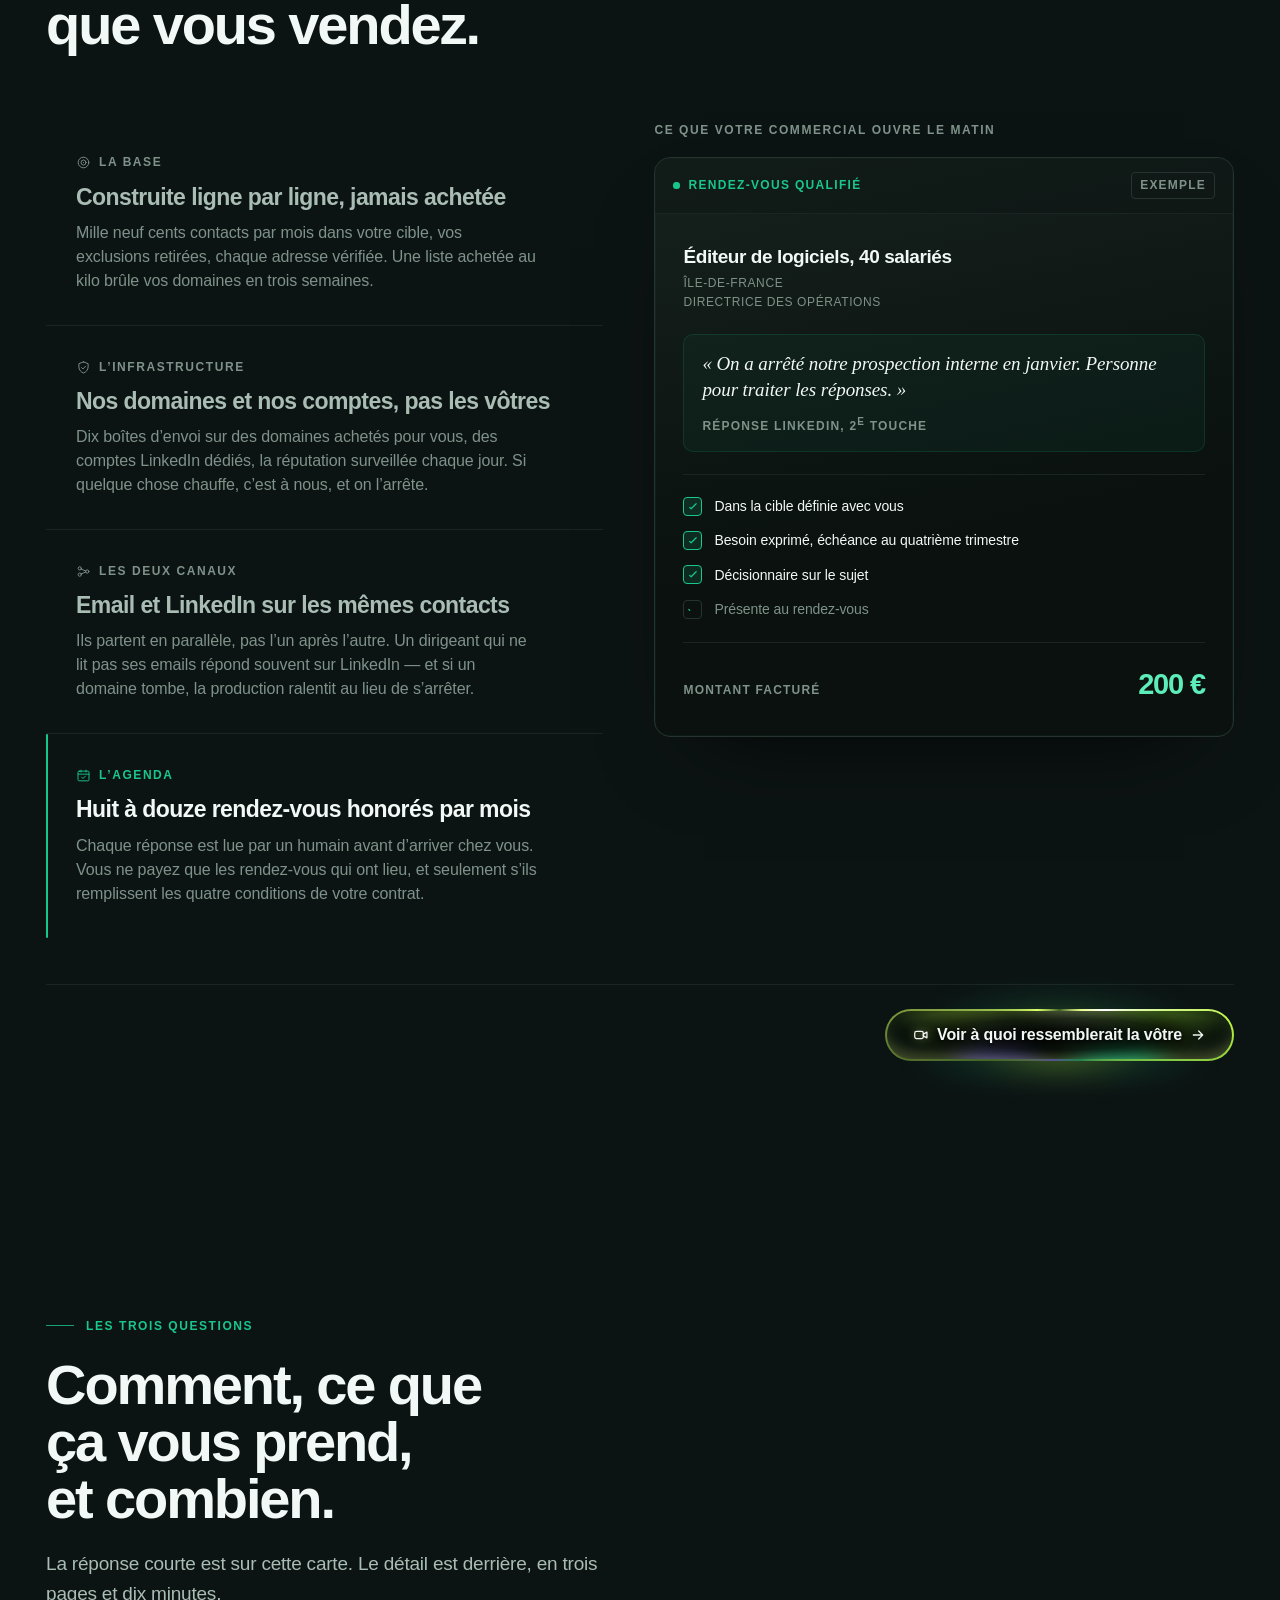
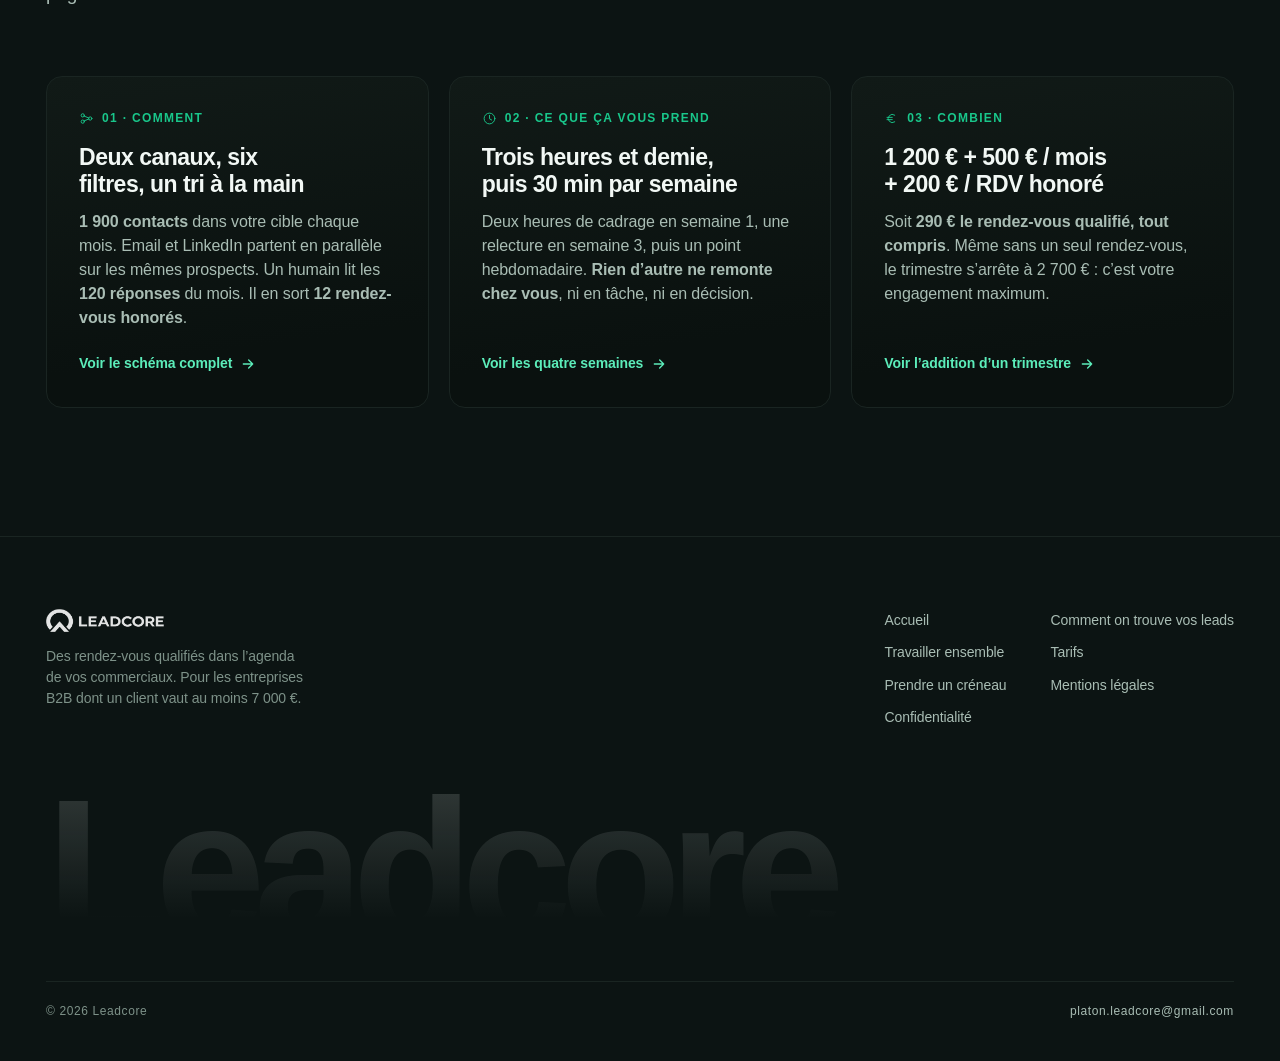
==== commit 3c66554f: "site : le héros porte une boîte de réception, pas une machine La machine en 3D est retirée. Elle ten" ====
--- a/site/index.html
+++ b/site/index.html
@@ -91,24 +91,71 @@
       </div>
     </div>
 
-    <!-- ══════════ LA MACHINE ══════════
-         Le panneau le plus visible du site porte le mécanisme, en volume et
-         sans un mot : le marché tombe en poussière, la trémie en retient
-         l'essentiel sur ses parois, le peu qui passe est forgé au cœur de la
-         machine, et la pièce descend s'empiler sur le socle du client.
-
-         Rendu par `forge.js` dans un canevas 2D : projection en perspective,
-         faces triées en profondeur, éclairage directionnel plus une source
-         ponctuelle au foyer. Pas de bibliothèque 3D, pas de WebGL — la scène
-         fait cent vingt faces, ce qui tient largement dans un rendu logiciel,
-         et l'écrire à la main est le seul moyen de tenir la charte : du métal
-         très sombre, une seule lumière colorée, aucune matière plastique.
-
-         Le panneau est décoratif de bout en bout et ne porte aucun texte :
-         rien à restituer à un lecteur d'écran, d'où `aria-hidden`. Ce qu'il
-         illustre est écrit à côté, dans le titre et le chapeau. -->
-    <figure class="forge rv" aria-hidden="true">
-      <div class="forge-stage"><canvas class="forge-c"></canvas></div>
+    <!-- ══════════ LA BOÎTE DE RÉCEPTION ══════════
+         Le panneau le plus visible du site montre ce que le client reçoit,
+         littéralement : des rendez-vous qui tombent un par un dans une boîte,
+         chacun avec la fiche du prospect écrite dedans. Ce n'est pas une
+         métaphore de ce qu'on produit, c'est le livrable.
+
+         Le texte est réel et tenu : les quatre lignes viennent des cibles
+         décrites dans docs/LEADCORE-FONCTIONNEMENT.md, les deux canaux sont
+         ceux du dossier, et le pied rappelle les critères contractuels. Rien
+         n'est inventé pour faire joli — si un chiffre ou un critère bouge dans
+         le dossier, ces quatre lignes bougent avec lui.
+
+         Une seule boucle de 19 s, en CSS, sans une ligne de JavaScript :
+         chaque ligne porte la même `animation-duration` et se décale par son
+         `--i`. Une seule horloge, donc rien à resynchroniser. Tout est en
+         `transform` et `opacity` — section 36. -->
+    <figure class="inbox rv">
+      <figcaption class="ib-hd">
+        <span class="lbl"><i class="dot" aria-hidden="true"></i>Rendez-vous qualifiés</span>
+        <span class="tag">Cette semaine</span>
+      </figcaption>
+
+      <div class="ib-list">
+        <article class="ib-row" style="--i:0">
+          <span class="ib-flash" aria-hidden="true"></span>
+          <header class="ib-top">
+            <span class="ib-when">Mardi <b>10:00</b></span>
+            <span class="ib-src"><svg class="ico" viewBox="0 0 24 24" aria-hidden="true"><path d="M3.4 6.6h17.2v10.8H3.4z"/><path d="M3.4 7.4l8.6 5.6 8.6-5.6"/></svg>Email</span>
+          </header>
+          <p class="ib-who">Dirigeant<span> · Bureau d’études thermiques, 25 salariés</span></p>
+          <p class="ib-need"><q>On répond aux appels d’offres, on ne va jamais chercher.</q></p>
+        </article>
+
+        <article class="ib-row" style="--i:1">
+          <span class="ib-flash" aria-hidden="true"></span>
+          <header class="ib-top">
+            <span class="ib-when">Mercredi <b>14:30</b></span>
+            <span class="ib-src"><svg class="ico" viewBox="0 0 24 24" aria-hidden="true"><circle cx="6" cy="7" r="2.6"/><circle cx="18" cy="12" r="2.6"/><circle cx="6" cy="17" r="2.6"/><path d="M8.3 8.3l7.4 2.6M8.3 15.7l7.4-2.6"/></svg>LinkedIn</span>
+          </header>
+          <p class="ib-who">Directrice commerciale<span> · Éditeur SaaS B2B, 40 à 80 salariés</span></p>
+          <p class="ib-need"><q>Deux commerciaux recrutés, pas assez de rendez-vous à leur donner.</q></p>
+        </article>
+
+        <article class="ib-row" style="--i:2">
+          <span class="ib-flash" aria-hidden="true"></span>
+          <header class="ib-top">
+            <span class="ib-when">Jeudi <b>09:00</b></span>
+            <span class="ib-src"><svg class="ico" viewBox="0 0 24 24" aria-hidden="true"><path d="M3.4 6.6h17.2v10.8H3.4z"/><path d="M3.4 7.4l8.6 5.6 8.6-5.6"/></svg>Email</span>
+          </header>
+          <p class="ib-who">Directeur général<span> · ESN, 120 salariés</span></p>
+          <p class="ib-need"><q>Notre croissance vient du bouche-à-oreille, elle plafonne.</q></p>
+        </article>
+
+        <article class="ib-row" style="--i:3">
+          <span class="ib-flash" aria-hidden="true"></span>
+          <header class="ib-top">
+            <span class="ib-when">Vendredi <b>11:30</b></span>
+            <span class="ib-src"><svg class="ico" viewBox="0 0 24 24" aria-hidden="true"><circle cx="6" cy="7" r="2.6"/><circle cx="18" cy="12" r="2.6"/><circle cx="6" cy="17" r="2.6"/><path d="M8.3 8.3l7.4 2.6M8.3 15.7l7.4-2.6"/></svg>LinkedIn</span>
+          </header>
+          <p class="ib-who">Directeur associé<span> · Cabinet de conseil RH, 12 salariés</span></p>
+          <p class="ib-need"><q>On perd des affaires faute d’être consultés en amont.</q></p>
+        </article>
+      </div>
+
+      <div class="ib-ft">Chacun a passé les trois filtres&nbsp;: <b>votre cible, un décisionnaire, un besoin formulé</b>. Il part dans l’agenda de votre commercial avec ce contexte.</div>
     </figure>
   </div>
 </section>
@@ -369,7 +416,6 @@
 
 <script src="assets/config.js?v=20260921a"></script>
 <script src="assets/main.js?v=20260921a"></script>
-<script src="assets/forge.js?v=20260921a"></script>
 <script src="assets/rdv.js?v=20260920a"></script>
 </body>
 </html>
--- a/site/assets/styles.css
+++ b/site/assets/styles.css
@@ -185,7 +185,7 @@
 
 img{max-width:100%;height:auto;display:block}
 a{color:inherit}
-/* `.fiche` et `.forge` sont des <figure>, et un figure porte 1em 40px de marge
+/* `.fiche` et `.inbox` sont des <figure>, et un figure porte 1em 40px de marge
    par défaut : sans ce rappel le bloc perd 80 px de largeur, ce qui ne se voit
    qu'au moment où sa colonne devient étroite. */
 figure,figcaption,blockquote{margin:0}
@@ -509,7 +509,7 @@
 
 .hero{
   position:relative;isolation:isolate;overflow:clip;
-  padding:calc(var(--header-h) + clamp(34px,4.4vw,54px)) 0 clamp(40px,5vw,58px);
+  padding:calc(var(--header-h) + clamp(40px,5.2vw,66px)) 0 clamp(40px,5vw,58px);
 }
 
 /* ---- le fond du héros ----
@@ -520,7 +520,7 @@
    Le fond dit maintenant la même chose que le reste du site — une salle de
    mesure. Trois couches, toutes statiques, toutes peintes une fois :
 
-     1. une réglure horizontale au pas de 78 px, à 1,6 % de blanc. Pas un
+     1. une réglure horizontale au pas de 74 px, à 3 % de blanc. Pas un
         quadrillage : des lignes de niveau, comme une échelle sur laquelle on
         relève une valeur. Elle est masquée en radial autour de la chaîne et
         s'éteint complètement sous le titre, où elle passerait derrière le
@@ -536,8 +536,8 @@
 .hero::before{
   content:"";position:absolute;inset:0;z-index:-1;pointer-events:none;
   background:
-    radial-gradient(54% 42% at 74% 52%,rgba(var(--accent-rgb),.055),transparent 70%),
-    radial-gradient(70% 56% at 78% 58%,rgba(var(--accent-hi-rgb),.022),transparent 74%);
+    radial-gradient(52% 44% at 80% 50%,rgba(var(--accent-rgb),.06),transparent 70%),
+    radial-gradient(68% 58% at 84% 56%,rgba(var(--accent-hi-rgb),.022),transparent 74%);
 }
 .hero::after{
   content:"";position:absolute;inset:0;z-index:-1;pointer-events:none;
@@ -545,16 +545,16 @@
     180deg,
     rgba(var(--fg-rgb),.03) 0 1px,
     transparent 1px 74px);
-  -webkit-mask-image:radial-gradient(62% 52% at 76% 50%,#000 12%,transparent 78%);
-  mask-image:radial-gradient(62% 52% at 76% 50%,#000 12%,transparent 78%);
-}
-
-/* La colonne du titre cède de la place à la chaîne : elle portait 1,18 part
-   contre 0,82, soit 683 px contre 474 à 1 440. Le mécanisme a six stations
-   empilées — il lui faut de la hauteur, donc de la largeur, puisque son
-   rapport est verrouillé. À 1,02 contre 0,98 les deux colonnes font 610 et
-   586, et la scène gagne 112 px de large, donc 142 px de haut. */
-.hero-grid{display:grid;grid-template-columns:1.02fr .98fr;gap:var(--s6);align-items:center}
+  -webkit-mask-image:radial-gradient(58% 52% at 81% 50%,#000 12%,transparent 78%);
+  mask-image:radial-gradient(58% 52% at 81% 50%,#000 12%,transparent 78%);
+}
+
+/* Les colonnes reviennent à 1,18 / 0,82. Elles étaient passées à 1,02 / 0,98
+   pour une scène en volume dont le rapport était verrouillé : il lui fallait
+   de la largeur pour avoir de la hauteur. Une liste de quatre lignes n'a pas
+   ce problème — elle se lit très bien sur 474 px — et ces cotes-ci sont celles
+   qui ont été mesurées contre la longueur des lignes du titre. */
+.hero-grid{display:grid;grid-template-columns:1.18fr .82fr;gap:var(--s6);align-items:center}
 /* Sans min-width:0, la ligne de titre en nowrap impose sa largeur maximale à sa
    piste et écrase la fiche : les proportions en fr ne sont plus respectées. */
 .hero-grid>*{min-width:0}
@@ -565,17 +565,12 @@
    par signe — « Vos commerciaux » porte deux m et fait 8,225 em, là où une
    chaîne de même longueur en lettres étroites en fait 7,75. À 74 px elle
    occupe 609 px pour une colonne qui en fait 637. */
-/* Le titre ne prend plus --td1 (jusqu'à 74 px). Deux lignes à 74 px sur la
-   moitié gauche laissaient la chaîne à l'étroit, et l'accroche n'a pas besoin
-   de cette taille pour être la première chose lue : elle est seule en haut à
-   gauche, sur du noir, au-dessus d'un chapeau et de deux boutons. À 54 px elle
-   garde son rang et rend 27 % de sa hauteur au mécanisme. */
-.hero h1{font-size:clamp(31px,4.1vw,54px);line-height:1.0}
+.hero h1{font-size:var(--td1);line-height:.98}
 .hero h1 .ln{display:block;overflow:hidden;padding-bottom:.17em;margin-bottom:-.17em}
 /* nowrap : une ligne trop longue serait coupée par le masque, jamais renvoyée */
 .hero h1 .ln>span{display:block;white-space:nowrap}
-.hero .lede{max-width:44ch;margin-top:22px}
-.hero .cta{display:flex;flex-wrap:wrap;gap:var(--s3);margin-top:32px}
+.hero .lede{max-width:46ch;margin-top:26px}
+.hero .cta{display:flex;flex-wrap:wrap;gap:var(--s3);margin-top:36px}
 
 /* ---- fiche de rendez-vous : le livrable, montré ---- */
 
@@ -1030,13 +1025,13 @@
 /* ---- entrée du héros : chaque ligne du titre monte derrière son masque ---- */
 .js .hero h1 .ln>span{opacity:0;transform:translate3d(0,1.1em,0)}
 .js .hero .lede,.js .hero .cta{opacity:0;transform:translate3d(0,14px,0)}
-.js .hero .fiche,.js .hero .forge{opacity:0;transform:translate3d(0,26px,0) scale(.985)}
+.js .hero .fiche,.js .hero .inbox{opacity:0;transform:translate3d(0,26px,0) scale(.985)}
 
 .js .hero.boot h1 .ln>span,
 .js .hero.boot .lede,
 .js .hero.boot .cta,
 .js .hero.boot .fiche,
-.js .hero.boot .forge{
+.js .hero.boot .inbox{
   animation:rise .9s var(--ease-out) forwards;
 }
 .js .hero.boot h1 .ln:nth-child(1)>span{animation-delay:.06s}
@@ -1044,7 +1039,7 @@
 .js .hero.boot .lede{animation-delay:.3s}
 .js .hero.boot .cta{animation-delay:.38s}
 .js .hero.boot .fiche,
-.js .hero.boot .forge{animation-delay:.24s;animation-duration:1.1s}
+.js .hero.boot .inbox{animation-delay:.24s;animation-duration:1.1s}
 
 @keyframes rise{to{opacity:1;transform:none}}
 
@@ -1120,7 +1115,7 @@
 @media (prefers-reduced-motion:reduce){
   html{scroll-behavior:auto}
   .js .rv,.js .hero h1 .ln>span,.js .hero .lede,.js .hero .cta,
-  .js .hero .fiche,.js .hero .forge{opacity:1;transform:none;transition:none;animation:none}
+  .js .hero .fiche,.js .hero .inbox{opacity:1;transform:none;transition:none;animation:none}
   .js .rv .eyebrow::before{transform:none;transition:none}
   .dot::after,.infra .rail .pkt{animation:none!important}
   .aur i,.cta-rdv::before{animation:none!important}
@@ -3205,55 +3200,168 @@
 }
 
 /* ═══════════════════════════════════════════════════════════════════════════
-   36. LA MACHINE (héros de l'accueil)
+   36. LA BOÎTE DE RÉCEPTION (héros de l'accueil)
    ───────────────────────────────────────────────────────────────────────────
-   La place la plus visible du site a porté une trajectoire chiffrée inventée,
-   puis la grille tarifaire, puis un agenda qui se remplissait. Elle porte
-   maintenant le mécanisme lui-même, en volume et sans un mot : le marché tombe
-   en poussière, la trémie en retient l'essentiel sur ses parois, le peu qui
-   passe est forgé au cœur de la machine, et la pièce descend s'empiler sur le
-   socle du client.
-
-   Côté feuille de style il n'y a presque rien à dire, et c'est voulu : la
-   scène est un canevas, et tout ce qui s'y peint est dans `forge.js`. Ce bloc
-   ne fait que deux choses — verrouiller le rapport de la scène, et lui donner
-   sa largeur.
-
-   Le rapport est verrouillé parce que le cadrage du rendu s'en déduit :
-   `forge.js` projette réellement tous les sommets de la machine, aux deux
-   extrêmes de son oscillation, et en tire la focale qui lui donne 68 % de la
-   hauteur. Une hauteur qui dépendrait du contenu ferait respirer la
-   perspective à chaque recalcul de mise en page.
-
-   Aucun cadre, aucun fond, aucun filet. Le panneau précédent était une carte —
-   bordure, dégradé, en-tête, pied. Une machine dans une boîte est une vignette ;
-   posée sur le noir de la page, elle est dans la même pièce que le titre. */
-
-/* Sans JavaScript, le canevas reste vide et la scène laisserait un trou de
-   700 px dans le héros. Elle disparaît. Le panneau est décoratif : la page
-   garde son titre, son chapeau et ses deux boutons, c'est-à-dire tout ce
-   qu'elle a à dire. La classe `.js` est posée par le script en ligne du
-   <head>, donc la règle s'applique avant la première image. */
-html:not(.js) .forge{display:none}
-
-.forge{position:relative}
-
-.forge-stage{position:relative;width:100%;aspect-ratio:1/1.2}
-.forge-c{
-  position:absolute;inset:0;width:100%;height:100%;
-  pointer-events:none;
-  /* Le canevas déborde volontairement de sa boîte : la poussière du marché
-     monte au-delà du cadrage utile, et un grain coupé net sur un bord droit
-     trahirait la boîte. Il n'y a rien à écrêter — le fond est transparent. */
-}
-
-@media (max-width:1120px){
-  /* En colonne, la scène n'a plus de raison de faire la largeur du texte :
-     au-delà de 520 px elle grandit sans rien montrer de plus, et sa hauteur
-     suit. Elle se pose à gauche, à sa taille. */
-  .forge{max-width:520px}
-}
-
-/* Mouvement réduit : `forge.js` avance la scène à vide jusqu'à un état qui dit
-   quelque chose — la trémie pleine, une pièce en chemin, des lingots posés —
-   rend une seule image, et n'ouvre jamais de boucle. Rien à couper ici. */
+   La place la plus visible du site a porté une trajectoire chiffrée étiquetée
+   « Exemple » — donc inventée —, puis la grille tarifaire, puis un agenda qui
+   se remplissait, puis une machine en 3D. Elle porte maintenant la chose la
+   plus simple, et la seule que le lecteur achète : **des rendez-vous qui
+   tombent un par un dans une boîte, avec la fiche du prospect écrite dedans.**
+
+   Ce n'est pas une illustration de ce qu'on produit, c'est le livrable. D'où
+   deux règles sur le contenu :
+
+   · Le texte est réel et tenu. Les quatre lignes reprennent des cibles
+     décrites dans `docs/LEADCORE-FONCTIONNEMENT.md`, les deux canaux sont ceux
+     du dossier, et le pied rappelle les trois critères contractuels. Si un
+     critère bouge dans le dossier, ces quatre lignes bougent avec lui.
+   · Le panneau n'est pas `aria-hidden`. Tout ce qu'il montre est du texte, et
+     ce texte est le meilleur résumé du produit qui existe sur la page — il
+     serait absurde de le cacher à un lecteur d'écran.
+
+   Une seule boucle de 19 s, en CSS, sans une ligne de JavaScript : chaque
+   ligne porte la même `animation-duration` et décale sa fenêtre par son `--i`.
+   Une seule horloge, donc rien à resynchroniser.
+
+      0,3 s · 1,9 s · 3,5 s · 5,1 s   les quatre lignes tombent
+      jusqu'à 17,4 s                  la boîte reste pleine, et se lit
+      puis                            elle se vide et recommence
+
+   La boîte tient **onze secondes pleine sur dix-neuf**, soit 58 % du cycle :
+   c'est le seul réglage qui compte. Le panneau d'accroche d'un accueil doit
+   être lisible quand on arrive dessus, pas seulement quand on attend.
+
+   Tout est en `transform` et `opacity`. Les hauteurs sont réservées dès le
+   départ : une ligne qui apparaîtrait en poussant les autres vers le bas
+   ferait une mise en page par image, et ferait sauter le pied du panneau
+   quatre fois par cycle. Elles se révèlent donc en place.
+   ═══════════════════════════════════════════════════════════════════════════ */
+
+.inbox{
+  --cyc:19s;
+  border:1px solid var(--rule);border-radius:var(--radius);overflow:hidden;
+  background:linear-gradient(168deg,var(--surface-3),var(--surface) 64%);
+  box-shadow:0 40px 90px -50px rgba(0,0,0,.9);
+}
+
+.ib-hd{
+  display:flex;align-items:center;gap:var(--s2);padding:14px 18px;
+  border-bottom:1px solid var(--rule-soft);background:rgba(var(--bg-rgb),.45);
+  font-family:var(--label);font-size:var(--t1);font-weight:600;
+  letter-spacing:.11em;text-transform:uppercase;
+}
+.ib-hd .lbl{display:flex;align-items:center;gap:9px;color:var(--accent);white-space:nowrap}
+.ib-hd .tag{
+  margin-left:auto;color:var(--fg-dim);border:1px solid var(--rule);border-radius:var(--radius-xs);
+  padding:3px 8px;font-weight:600;letter-spacing:.1em;white-space:nowrap;
+}
+
+/* ---- les lignes ---- */
+.ib-row{
+  position:relative;padding:13px clamp(16px,2vw,20px) 14px;
+  border-top:1px solid var(--rule-soft);
+}
+.ib-row:first-child{border-top:0}
+
+/* Le liseré gauche, qui s'écrit de haut en bas quand la ligne arrive. C'est le
+   seul geste directionnel du panneau, et il dit « ceci vient d'entrer ». */
+.ib-row::before{
+  content:"";position:absolute;left:0;top:0;bottom:0;width:2px;
+  background:var(--accent);transform:scaleY(0);transform-origin:top;
+}
+/* Le voile d'arrivée. Un aplat émeraude à opacité nulle, monté puis éteint :
+   la couleur est fixe, c'est l'opacité qui bouge, donc le compositeur suffit.
+   Animer le fond lui-même repeindrait la ligne à chaque image. */
+.ib-flash{
+  position:absolute;inset:0;pointer-events:none;opacity:0;
+  background:linear-gradient(90deg,rgba(var(--accent-rgb),.16),transparent 62%);
+}
+
+.ib-top{display:flex;align-items:baseline;gap:var(--s3);margin-bottom:5px}
+.ib-when{
+  font-family:var(--label);font-size:var(--t1);font-weight:600;
+  letter-spacing:.09em;text-transform:uppercase;color:var(--fg-dim);
+}
+.ib-when b{
+  font-size:var(--t3);font-weight:700;letter-spacing:-.02em;text-transform:none;
+  color:var(--accent-hi);font-variant-numeric:tabular-nums;
+}
+.ib-src{
+  margin-left:auto;display:inline-flex;align-items:center;gap:6px;white-space:nowrap;
+  font-family:var(--label);font-size:var(--t1);font-weight:600;
+  letter-spacing:.06em;color:var(--fg-dim);
+}
+.ib-src .ico{
+  width:13px;height:13px;flex:none;color:var(--accent);
+  stroke:currentColor;fill:none;stroke-width:1.7;stroke-linecap:round;stroke-linejoin:round;
+}
+
+.ib-who{margin:0;font-size:var(--t3);font-weight:600;letter-spacing:-.012em;line-height:1.35}
+.ib-who span{font-weight:400;color:var(--fg-dim)}
+.ib-need{margin:5px 0 0;font-size:var(--t2);line-height:1.45;color:var(--fg-soft)}
+.ib-need q{font-family:var(--serif);font-style:italic;font-size:var(--t4);color:var(--fg)}
+
+.ib-ft{
+  padding:14px clamp(16px,2vw,20px);border-top:1px solid var(--rule-soft);
+  font-size:var(--t2);line-height:1.5;color:var(--fg-dim);
+}
+.ib-ft b{color:var(--fg-soft);font-weight:600}
+
+/* ---- la boucle ---- */
+.js .ib-row{opacity:0}
+.js .ib-row,
+.js .ib-row::before,
+.js .ib-flash{
+  animation-duration:var(--cyc);
+  animation-timing-function:var(--ease-out);
+  animation-iteration-count:infinite;
+  /* 1,6 s entre deux arrivées : assez pour qu'on voie la ligne se poser, assez
+     peu pour que la boîte soit pleine avant qu'on ait fini de lire le titre. */
+  animation-delay:calc(.3s + var(--i) * 1.6s);
+}
+.js .ib-row{animation-name:ibRow}
+.js .ib-row::before{animation-name:ibRail}
+.js .ib-flash{animation-name:ibFlash}
+
+@keyframes ibRow{
+  0%{opacity:0;transform:translate3d(0,-9px,0)}
+  3.2%{opacity:1;transform:none}
+  90%{opacity:1;transform:none}
+  96%{opacity:0;transform:translate3d(0,6px,0)}
+  100%{opacity:0;transform:translate3d(0,-9px,0)}
+}
+@keyframes ibRail{
+  0%{transform:scaleY(0);opacity:1}
+  3.6%{transform:scaleY(1);opacity:1}
+  26%{transform:scaleY(1);opacity:1}
+  40%{transform:scaleY(1);opacity:.22}   /* elle refroidit : elle n'est plus la dernière arrivée */
+  90%{transform:scaleY(1);opacity:.22}
+  100%{transform:scaleY(1);opacity:0}
+}
+@keyframes ibFlash{
+  0%{opacity:0}
+  2%{opacity:1}
+  16%{opacity:0}
+  100%{opacity:0}
+}
+
+@media (max-width:1120px){.inbox{max-width:560px}}
+@media (max-width:440px){
+  /* même traitement que `.fiche-hd` : le libellé reste d'un tenant, c'est
+     l'étiquette qui passe à la ligne */
+  .ib-hd{flex-wrap:wrap;row-gap:var(--s2)}
+  .ib-top{flex-wrap:wrap;row-gap:2px}
+  .ib-src{margin-left:0}
+}
+
+/* Mouvement réduit : la boîte est pleine, tout de suite et pour toujours. Le
+   liseré de la première ligne reste allumé — c'est la dernière arrivée — et
+   les autres restent à leur valeur froide. Figée à vide, la boîte ne dirait
+   rien du tout. */
+@media (prefers-reduced-motion:reduce){
+  .js .ib-row{opacity:1;animation:none}
+  .js .ib-row::before,.js .ib-flash{animation:none}
+  .js .ib-flash{opacity:0}
+  .js .ib-row::before{transform:scaleY(1);opacity:.22}
+  .js .ib-row:first-child::before{opacity:1}
+}
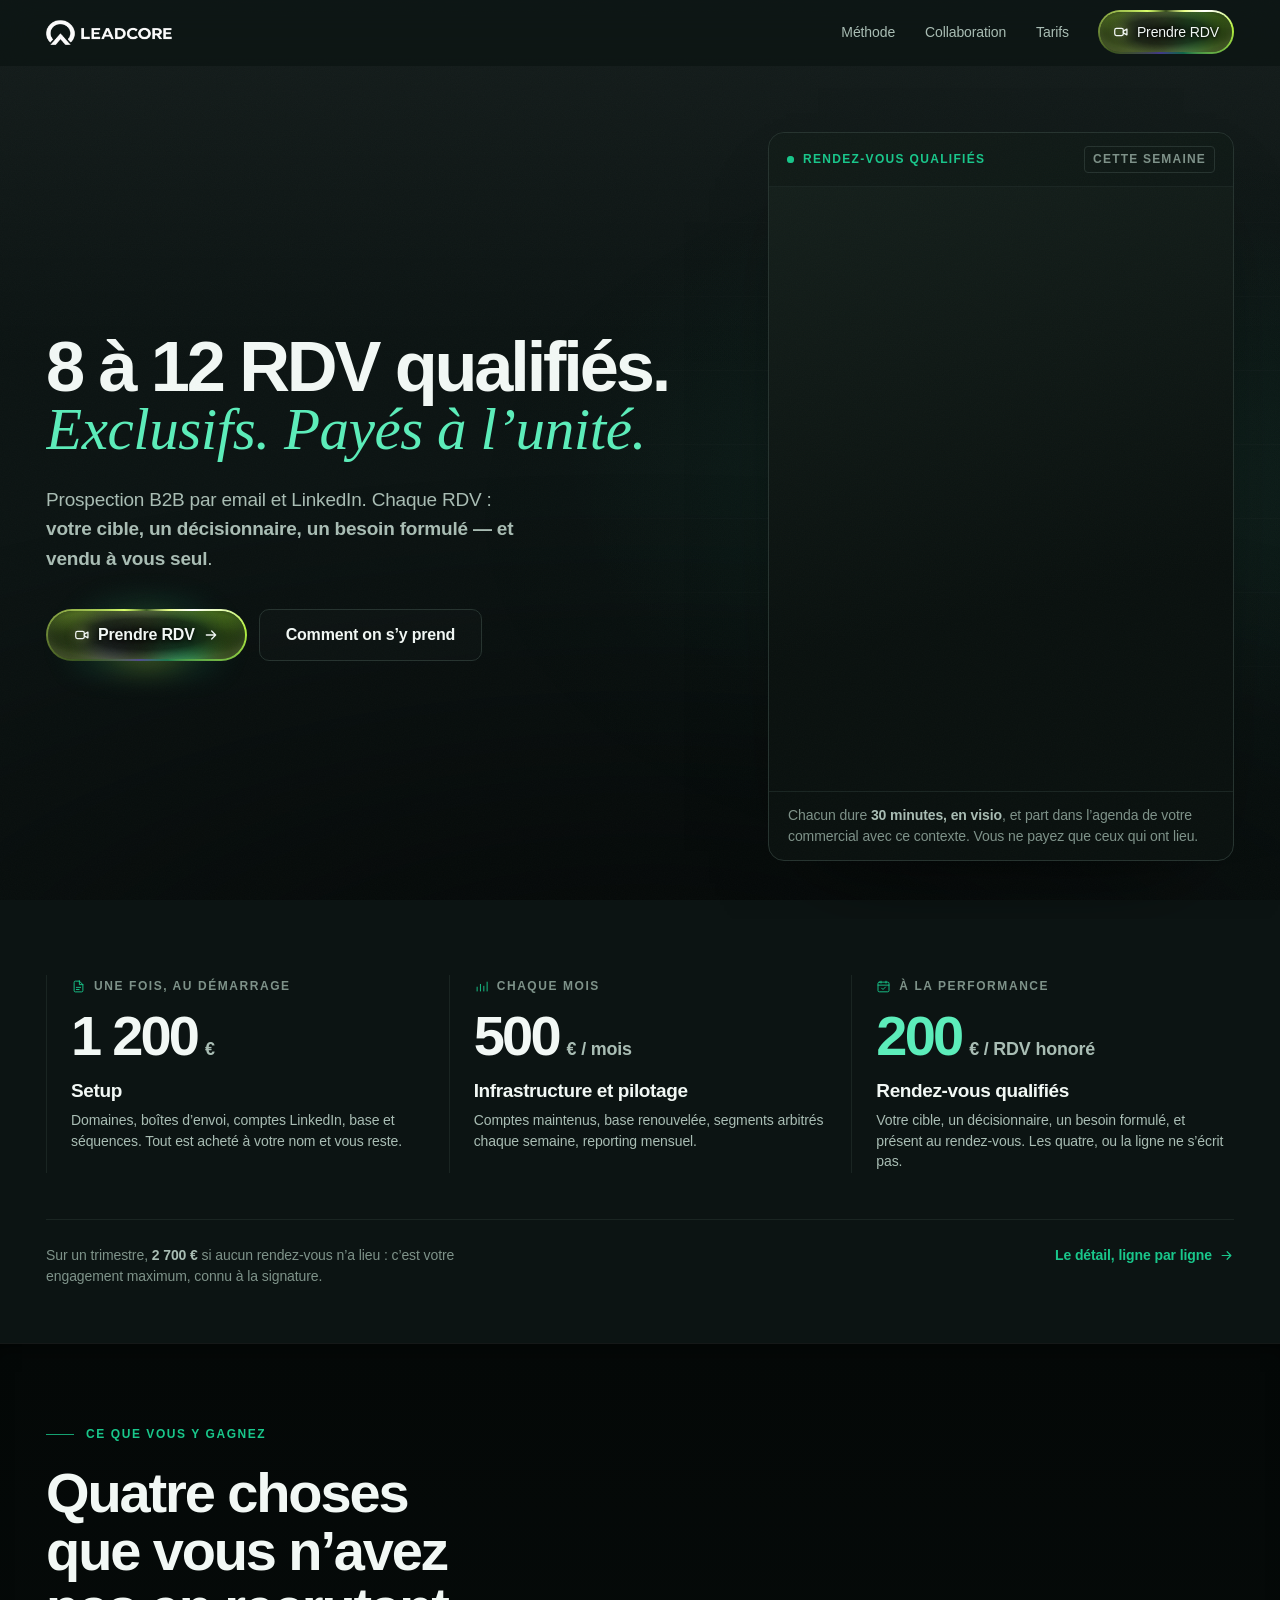
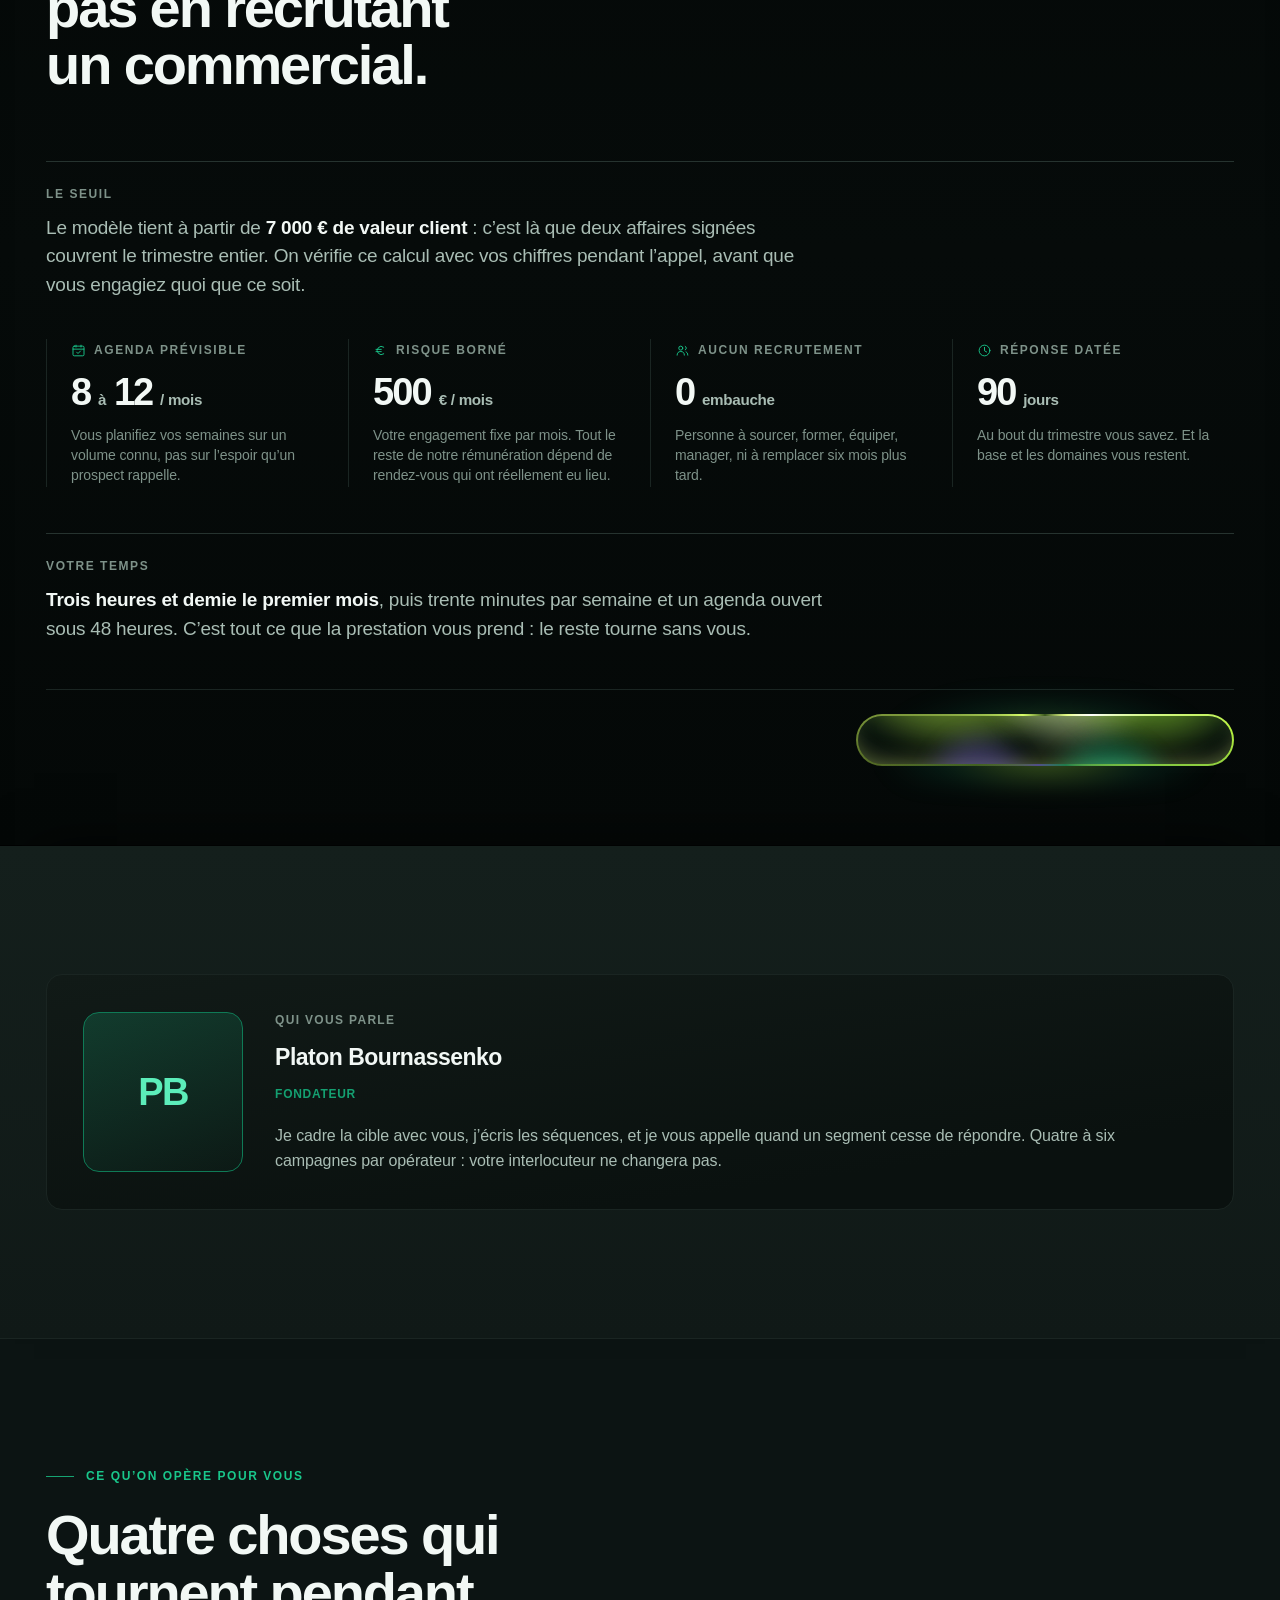
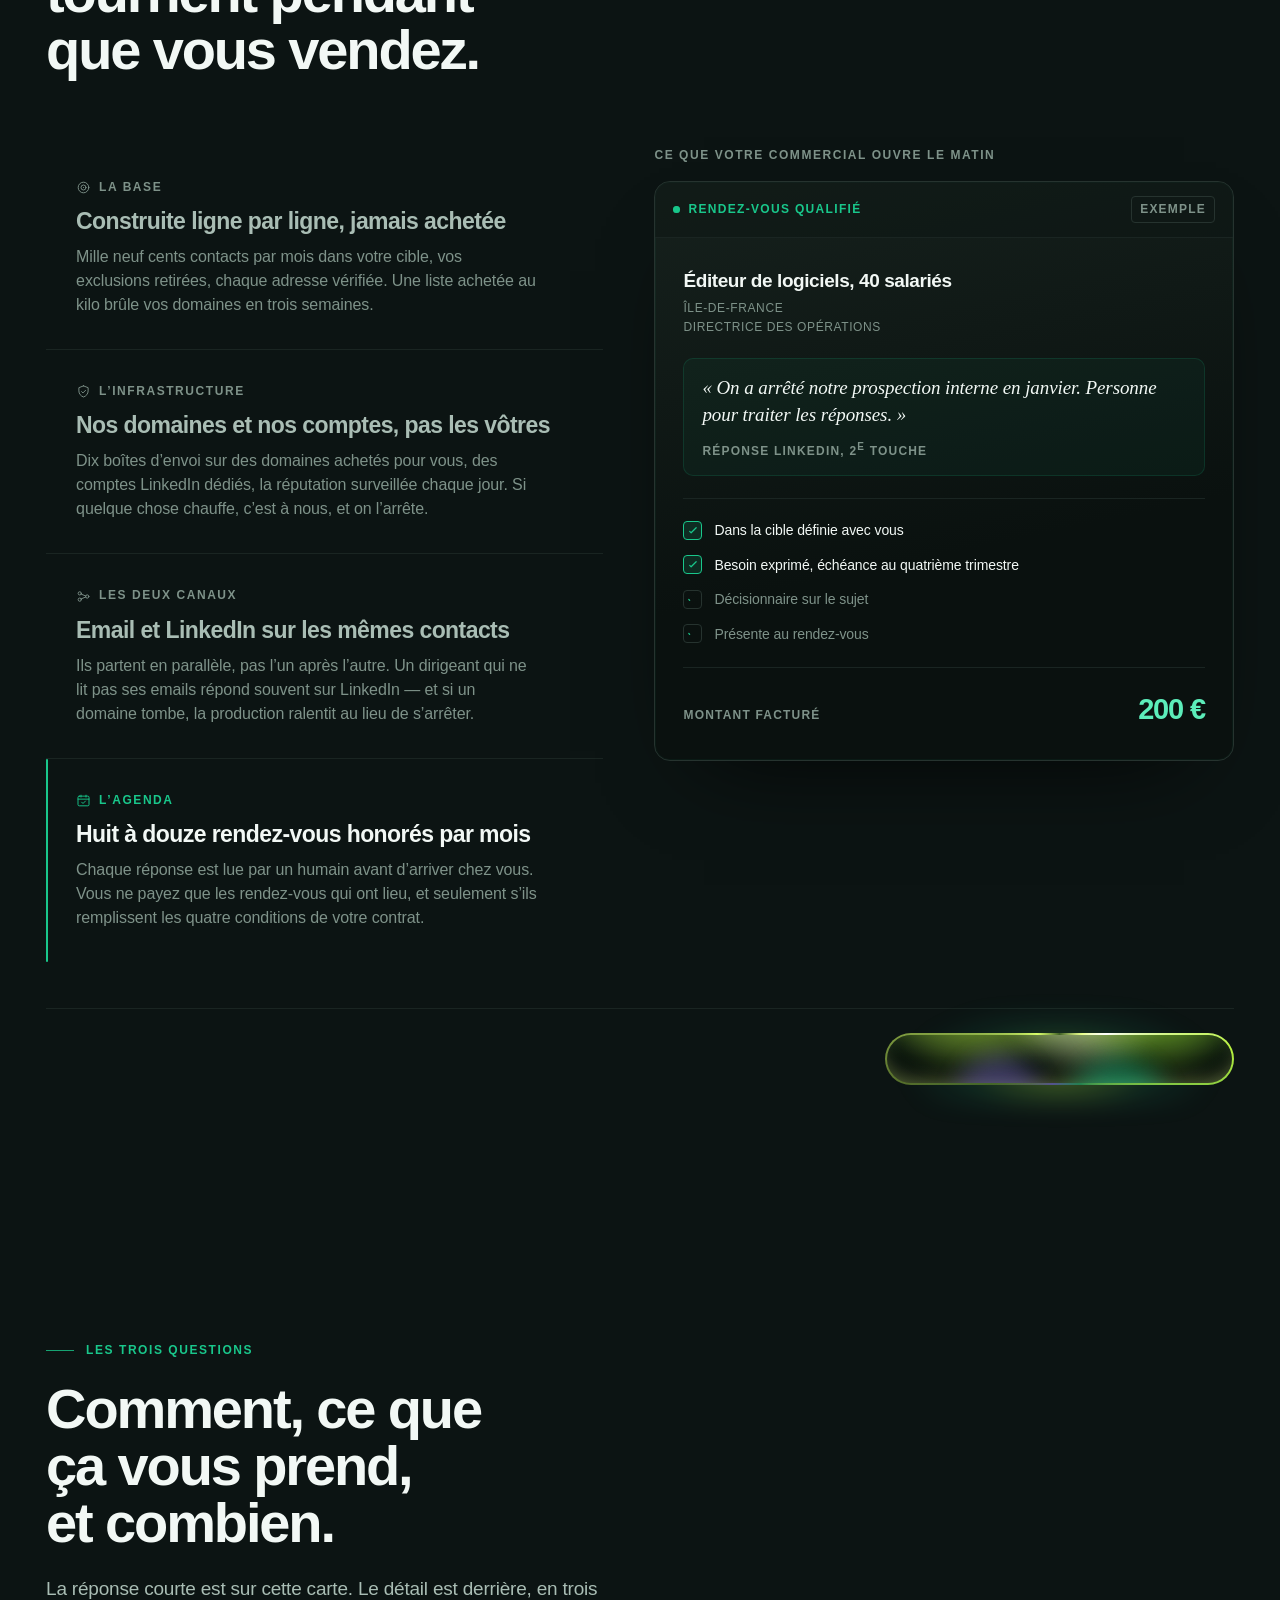
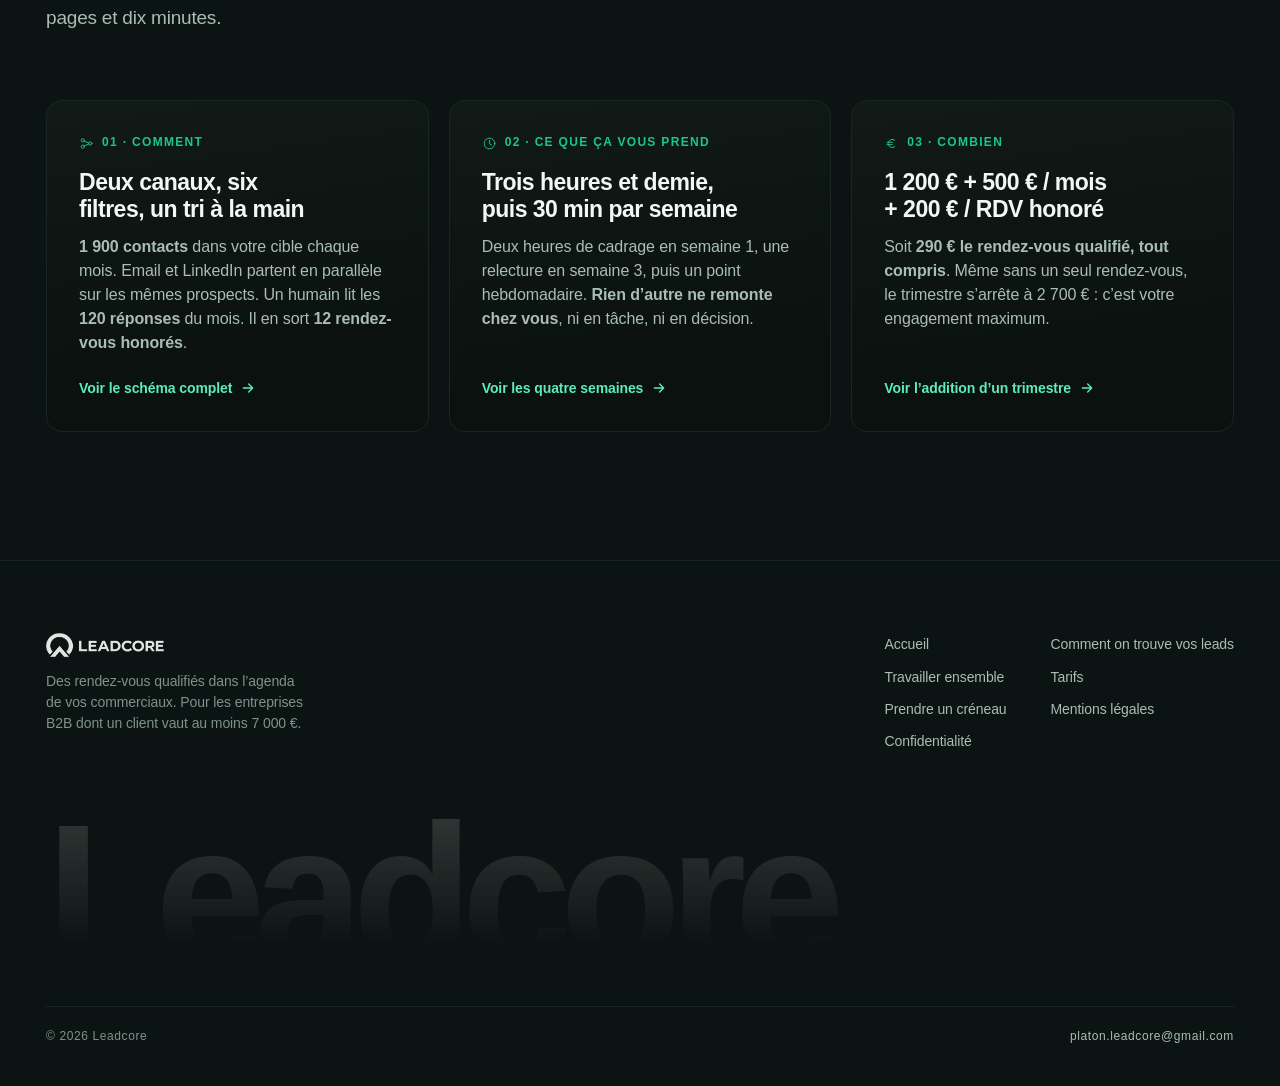
==== commit bb2e25f6: "site : Lora à la place d'Instrument Serif, et l'inbox se vide avant de se remplir Quatre changements" ====
--- a/site/index.html
+++ b/site/index.html
@@ -21,9 +21,9 @@
 <link rel="apple-touch-icon" href="assets/icon-180.png">
 <script>document.documentElement.className+=" js p-home has-intro"</script>
 <link rel="preload" as="font" type="font/woff2" href="assets/fonts/geist-latin-19f9c925.woff2" crossorigin>
-<link rel="preload" as="font" type="font/woff2" href="assets/fonts/instrument-serif-latin-5a51946d.woff2" crossorigin>
-<link rel="stylesheet" href="assets/fonts.css?v=20260921a">
-<link rel="stylesheet" href="assets/styles.css?v=20260921a">
+<link rel="preload" as="font" type="font/woff2" href="assets/fonts/lora-latin-723cc14f.woff2" crossorigin>
+<link rel="stylesheet" href="assets/fonts.css?v=20260921b">
+<link rel="stylesheet" href="assets/styles.css?v=20260921b">
 </head>
 <body>
 <a class="skip" href="#main">Aller au contenu</a>
@@ -97,16 +97,19 @@
          chacun avec la fiche du prospect écrite dedans. Ce n'est pas une
          métaphore de ce qu'on produit, c'est le livrable.
 
-         Le texte est réel et tenu : les quatre lignes viennent des cibles
-         décrites dans docs/LEADCORE-FONCTIONNEMENT.md, les deux canaux sont
-         ceux du dossier, et le pied rappelle les critères contractuels. Rien
-         n'est inventé pour faire joli — si un chiffre ou un critère bouge dans
-         le dossier, ces quatre lignes bougent avec lui.
-
-         Une seule boucle de 19 s, en CSS, sans une ligne de JavaScript :
-         chaque ligne porte la même `animation-duration` et se décale par son
-         `--i`. Une seule horloge, donc rien à resynchroniser. Tout est en
-         `transform` et `opacity` — section 36. -->
+         Le contenu est tenu, pas décoratif. Les profils sont ceux décrits dans
+         docs/LEADCORE-FONCTIONNEMENT.md — PME B2B dont un client vaut au moins
+         7 000 € —, les rangs de touche respectent la cadence du dossier (email
+         4 touches, LinkedIn 3), le format est celui du livrable (30 min, en
+         visio, au pied du panneau) et les trois coches sont les trois critères
+         contractuels. Si un
+         critère bouge dans le dossier, ces quatre fiches bougent avec lui.
+         Aucun nom propre, aucun chiffre d'affaires, aucun score : ce qui n'est
+         pas vérifiable n'est pas écrit.
+
+         Une seule boucle de 12 s, en CSS, sans une ligne de JavaScript. La
+         boîte se remplit, se lit, se vide entièrement, puis recommence —
+         section 36. -->
     <figure class="inbox rv">
       <figcaption class="ib-hd">
         <span class="lbl"><i class="dot" aria-hidden="true"></i>Rendez-vous qualifiés</span>
@@ -116,46 +119,66 @@
       <div class="ib-list">
         <article class="ib-row" style="--i:0">
           <span class="ib-flash" aria-hidden="true"></span>
-          <header class="ib-top">
+          <p class="ib-meta">
             <span class="ib-when">Mardi <b>10:00</b></span>
-            <span class="ib-src"><svg class="ico" viewBox="0 0 24 24" aria-hidden="true"><path d="M3.4 6.6h17.2v10.8H3.4z"/><path d="M3.4 7.4l8.6 5.6 8.6-5.6"/></svg>Email</span>
-          </header>
-          <p class="ib-who">Dirigeant<span> · Bureau d’études thermiques, 25 salariés</span></p>
+            <span class="ib-src"><svg class="ico" viewBox="0 0 24 24" aria-hidden="true"><path d="M3.4 6.6h17.2v10.8H3.4z"/><path d="M3.4 7.4l8.6 5.6 8.6-5.6"/></svg>Email · 3ᵉ touche</span>
+          </p>
+          <p class="ib-who"><b>Dirigeant</b> · Bureau d’études thermiques<span>, 25 salariés, Lyon</span></p>
           <p class="ib-need"><q>On répond aux appels d’offres, on ne va jamais chercher.</q></p>
+          <p class="ib-ok" aria-label="Trois critères validés : dans votre cible, décisionnaire, besoin formulé">
+            <span><svg viewBox="0 0 24 24" aria-hidden="true"><path d="M5 12.8l4.4 4.4L19 7.6"/></svg>Dans votre cible</span>
+            <span><svg viewBox="0 0 24 24" aria-hidden="true"><path d="M5 12.8l4.4 4.4L19 7.6"/></svg>Décisionnaire</span>
+            <span><svg viewBox="0 0 24 24" aria-hidden="true"><path d="M5 12.8l4.4 4.4L19 7.6"/></svg>Besoin formulé</span>
+          </p>
         </article>
 
         <article class="ib-row" style="--i:1">
           <span class="ib-flash" aria-hidden="true"></span>
-          <header class="ib-top">
+          <p class="ib-meta">
             <span class="ib-when">Mercredi <b>14:30</b></span>
-            <span class="ib-src"><svg class="ico" viewBox="0 0 24 24" aria-hidden="true"><circle cx="6" cy="7" r="2.6"/><circle cx="18" cy="12" r="2.6"/><circle cx="6" cy="17" r="2.6"/><path d="M8.3 8.3l7.4 2.6M8.3 15.7l7.4-2.6"/></svg>LinkedIn</span>
-          </header>
-          <p class="ib-who">Directrice commerciale<span> · Éditeur SaaS B2B, 40 à 80 salariés</span></p>
+            <span class="ib-src"><svg class="ico" viewBox="0 0 24 24" aria-hidden="true"><circle cx="6" cy="7" r="2.6"/><circle cx="18" cy="12" r="2.6"/><circle cx="6" cy="17" r="2.6"/><path d="M8.3 8.3l7.4 2.6M8.3 15.7l7.4-2.6"/></svg>LinkedIn · 2ᵉ message</span>
+          </p>
+          <p class="ib-who"><b>Directrice commerciale</b> · Éditeur SaaS B2B<span>, 60 salariés, Nantes</span></p>
           <p class="ib-need"><q>Deux commerciaux recrutés, pas assez de rendez-vous à leur donner.</q></p>
+          <p class="ib-ok" aria-label="Trois critères validés : dans votre cible, décisionnaire, besoin formulé">
+            <span><svg viewBox="0 0 24 24" aria-hidden="true"><path d="M5 12.8l4.4 4.4L19 7.6"/></svg>Dans votre cible</span>
+            <span><svg viewBox="0 0 24 24" aria-hidden="true"><path d="M5 12.8l4.4 4.4L19 7.6"/></svg>Décisionnaire</span>
+            <span><svg viewBox="0 0 24 24" aria-hidden="true"><path d="M5 12.8l4.4 4.4L19 7.6"/></svg>Besoin formulé</span>
+          </p>
         </article>
 
         <article class="ib-row" style="--i:2">
           <span class="ib-flash" aria-hidden="true"></span>
-          <header class="ib-top">
+          <p class="ib-meta">
             <span class="ib-when">Jeudi <b>09:00</b></span>
-            <span class="ib-src"><svg class="ico" viewBox="0 0 24 24" aria-hidden="true"><path d="M3.4 6.6h17.2v10.8H3.4z"/><path d="M3.4 7.4l8.6 5.6 8.6-5.6"/></svg>Email</span>
-          </header>
-          <p class="ib-who">Directeur général<span> · ESN, 120 salariés</span></p>
+            <span class="ib-src"><svg class="ico" viewBox="0 0 24 24" aria-hidden="true"><path d="M3.4 6.6h17.2v10.8H3.4z"/><path d="M3.4 7.4l8.6 5.6 8.6-5.6"/></svg>Email · 4ᵉ touche</span>
+          </p>
+          <p class="ib-who"><b>Directeur général</b> · ESN<span>, 120 salariés, Lille</span></p>
           <p class="ib-need"><q>Notre croissance vient du bouche-à-oreille, elle plafonne.</q></p>
+          <p class="ib-ok" aria-label="Trois critères validés : dans votre cible, décisionnaire, besoin formulé">
+            <span><svg viewBox="0 0 24 24" aria-hidden="true"><path d="M5 12.8l4.4 4.4L19 7.6"/></svg>Dans votre cible</span>
+            <span><svg viewBox="0 0 24 24" aria-hidden="true"><path d="M5 12.8l4.4 4.4L19 7.6"/></svg>Décisionnaire</span>
+            <span><svg viewBox="0 0 24 24" aria-hidden="true"><path d="M5 12.8l4.4 4.4L19 7.6"/></svg>Besoin formulé</span>
+          </p>
         </article>
 
         <article class="ib-row" style="--i:3">
           <span class="ib-flash" aria-hidden="true"></span>
-          <header class="ib-top">
+          <p class="ib-meta">
             <span class="ib-when">Vendredi <b>11:30</b></span>
-            <span class="ib-src"><svg class="ico" viewBox="0 0 24 24" aria-hidden="true"><circle cx="6" cy="7" r="2.6"/><circle cx="18" cy="12" r="2.6"/><circle cx="6" cy="17" r="2.6"/><path d="M8.3 8.3l7.4 2.6M8.3 15.7l7.4-2.6"/></svg>LinkedIn</span>
-          </header>
-          <p class="ib-who">Directeur associé<span> · Cabinet de conseil RH, 12 salariés</span></p>
+            <span class="ib-src"><svg class="ico" viewBox="0 0 24 24" aria-hidden="true"><circle cx="6" cy="7" r="2.6"/><circle cx="18" cy="12" r="2.6"/><circle cx="6" cy="17" r="2.6"/><path d="M8.3 8.3l7.4 2.6M8.3 15.7l7.4-2.6"/></svg>LinkedIn · visite puis message</span>
+          </p>
+          <p class="ib-who"><b>Directeur associé</b> · Cabinet de conseil RH<span>, 12 salariés, Bordeaux</span></p>
           <p class="ib-need"><q>On perd des affaires faute d’être consultés en amont.</q></p>
-        </article>
-      </div>
-
-      <div class="ib-ft">Chacun a passé les trois filtres&nbsp;: <b>votre cible, un décisionnaire, un besoin formulé</b>. Il part dans l’agenda de votre commercial avec ce contexte.</div>
+          <p class="ib-ok" aria-label="Trois critères validés : dans votre cible, décisionnaire, besoin formulé">
+            <span><svg viewBox="0 0 24 24" aria-hidden="true"><path d="M5 12.8l4.4 4.4L19 7.6"/></svg>Dans votre cible</span>
+            <span><svg viewBox="0 0 24 24" aria-hidden="true"><path d="M5 12.8l4.4 4.4L19 7.6"/></svg>Décisionnaire</span>
+            <span><svg viewBox="0 0 24 24" aria-hidden="true"><path d="M5 12.8l4.4 4.4L19 7.6"/></svg>Besoin formulé</span>
+          </p>
+        </article>
+      </div>
+
+      <div class="ib-ft">Chacun dure <b>30 minutes, en visio</b>, et part dans l’agenda de votre commercial avec ce contexte. Vous ne payez que ceux qui ont lieu.</div>
     </figure>
   </div>
 </section>
@@ -414,8 +437,8 @@
   </div>
 </footer>
 
-<script src="assets/config.js?v=20260921a"></script>
-<script src="assets/main.js?v=20260921a"></script>
+<script src="assets/config.js?v=20260921b"></script>
+<script src="assets/main.js?v=20260921b"></script>
 <script src="assets/rdv.js?v=20260920a"></script>
 </body>
 </html>
--- a/site/assets/fonts.css
+++ b/site/assets/fonts.css
@@ -1,5 +1,5 @@
 /* Leadcore — fontes auto-hébergées, sous-ensembles latin et latin-ext.
-   Geist et Geist Mono (Vercel) et Instrument Serif : SIL Open Font License 1.1.
+   Geist et Geist Mono (Vercel) et Lora (Cyreal) : SIL Open Font License 1.1.
 
    Auto-hébergées pour qu'aucune requête ne parte vers un serveur tiers depuis le
    navigateur du visiteur. Geist et Geist Mono sont des fontes variables : un seul
@@ -48,23 +48,30 @@
   unicode-range: U+0000-00FF, U+0131, U+0152-0153, U+02BB-02BC, U+02C6, U+02DA, U+02DC, U+0304, U+0308, U+0329, U+2000-206F, U+20AC, U+2122, U+2191, U+2193, U+2212, U+2215, U+FEFF, U+FFFD;
 }
 
-/* Instrument Serif italique — latin-ext — 12,1 Ko
+/* Lora italique — latin-ext — 12,5 Ko
    Une seule graisse, un seul style : l'italique sert aux mots mis en exergue
-   dans les titres, nulle part ailleurs. */
+   dans les titres et aux phrases citées d'un prospect, nulle part ailleurs.
+
+   Elle remplace Instrument Serif, qui tenait la même place. Instrument Serif
+   est une fonte d'affichage : forte modulation, contrepoinçons étroits,
+   approches serrées. À 52 px sur un titre elle est superbe ; à 19 px sur une
+   phrase entière, elle se lit mal et fatigue. Lora est une fonte de labeur
+   dont l'italique descend de la calligraphie au pinceau : le caractère écrit
+   à la main reste, la lisibilité vient avec. */
 @font-face {
-  font-family: 'Instrument Serif';
+  font-family: 'Lora';
   font-style: italic;
   font-weight: 400;
   font-display: swap;
-  src: url(fonts/instrument-serif-latin-ext-d0014821.woff2) format('woff2');
+  src: url(fonts/lora-latin-ext-3bb65e23.woff2) format('woff2');
   unicode-range: U+0100-02BA, U+02BD-02C5, U+02C7-02CC, U+02CE-02D7, U+02DD-02FF, U+0304, U+0308, U+0329, U+1D00-1DBF, U+1E00-1E9F, U+1EF2-1EFF, U+2020, U+20A0-20AB, U+20AD-20C0, U+2113, U+2C60-2C7F, U+A720-A7FF;
 }
-/* Instrument Serif italique — latin — 21,6 Ko */
+/* Lora italique — latin — 22,8 Ko */
 @font-face {
-  font-family: 'Instrument Serif';
+  font-family: 'Lora';
   font-style: italic;
   font-weight: 400;
   font-display: swap;
-  src: url(fonts/instrument-serif-latin-5a51946d.woff2) format('woff2');
+  src: url(fonts/lora-latin-723cc14f.woff2) format('woff2');
   unicode-range: U+0000-00FF, U+0131, U+0152-0153, U+02BB-02BC, U+02C6, U+02DA, U+02DC, U+0304, U+0308, U+0329, U+2000-206F, U+20AC, U+2122, U+2191, U+2193, U+2212, U+2215, U+FEFF, U+FFFD;
 }
--- a/site/assets/styles.css
+++ b/site/assets/styles.css
@@ -10,9 +10,9 @@
 
    Typographie : Geist en variable pour toute la structure — la hiérarchie se
    fait à la graisse et à l'approche, pas en empilant des familles. Geist Mono
-   pour les libellés techniques et les chiffres. Instrument Serif en italique
-   uniquement sur les mots mis en exergue dans les titres : c'est le seul
-   endroit où une seconde voix se justifie.
+   pour les libellés techniques et les chiffres. Lora en italique uniquement
+   sur les mots mis en exergue dans les titres et sur les phrases citées d'un
+   prospect : c'est le seul endroit où une seconde voix se justifie.
 
    Mouvement : transform, opacity et clip-path uniquement, donc composité par
    le GPU. Aucune bibliothèque. Le défilement est natif, jamais détourné. Tout
@@ -58,7 +58,7 @@
      en lisibilité ce qu'il gagne en caractère. */
   --label:"Geist","Helvetica Neue",Arial,sans-serif;
   --mono:"Geist Mono",ui-monospace,SFMono-Regular,Consolas,monospace;
-  --serif:"Instrument Serif",Iowan Old Style,Georgia,serif;
+  --serif:"Lora",Iowan Old Style,Georgia,serif;
 
   /* ---- rythme ---- */
   /* Gouttières et largeur de contenu. Sur un écran de 1440, la marge passe de
@@ -220,7 +220,11 @@
    et l'accueil n'en garde qu'un : « closent. », dans le titre. */
 .ex{
   font-family:var(--serif);font-style:italic;font-weight:400;
-  font-size:1.08em;letter-spacing:-.01em;
+  /* Instrument Serif avait une petite hauteur d'x : il fallait la remonter de
+     8 % pour qu'elle pèse autant que le Geist d'à côté. Lora est une fonte de
+     labeur, sa hauteur d'x est normale — et elle est 30 % plus large. Le
+     rehaussement n'a plus lieu d'être. */
+  font-size:1em;letter-spacing:-.008em;
   color:var(--accent-hi);
   padding-right:.06em; /* l'italique déborde à droite */
 }
@@ -565,7 +569,15 @@
    par signe — « Vos commerciaux » porte deux m et fait 8,225 em, là où une
    chaîne de même longueur en lettres étroites en fait 7,75. À 74 px elle
    occupe 609 px pour une colonne qui en fait 637. */
+/* La deuxième ligne du titre est en italique, et l'italique de Lora est 30 %
+   plus large que celle d'Instrument Serif : à taille égale, « Exclusifs. Payés
+   à l'unité. » faisait 874 px pour une colonne de 706, et se faisait rogner par
+   le masque — les lignes sont en `nowrap`, une ligne trop longue est coupée,
+   jamais renvoyée. À 0,84 em elle mesure 680 px, soit neuf pixels de plus que
+   la première ligne : les deux lignes tombent au même endroit à droite, ce qui
+   vaut mieux que ce qu'on avait. Vérifié de 340 à 1 920 px. */
 .hero h1{font-size:var(--td1);line-height:.98}
+.hero h1 .ex{font-size:.84em}
 .hero h1 .ln{display:block;overflow:hidden;padding-bottom:.17em;margin-bottom:-.17em}
 /* nowrap : une ligne trop longue serait coupée par le masque, jamais renvoyée */
 .hero h1 .ln>span{display:block;white-space:nowrap}
@@ -3211,41 +3223,56 @@
    Ce n'est pas une illustration de ce qu'on produit, c'est le livrable. D'où
    deux règles sur le contenu :
 
-   · Le texte est réel et tenu. Les quatre lignes reprennent des cibles
-     décrites dans `docs/LEADCORE-FONCTIONNEMENT.md`, les deux canaux sont ceux
-     du dossier, et le pied rappelle les trois critères contractuels. Si un
-     critère bouge dans le dossier, ces quatre lignes bougent avec lui.
+   · Il est tenu. Les profils sont ceux du dossier — PME B2B dont un client
+     vaut au moins 7 000 € —, les rangs de touche respectent la cadence décrite
+     (email 4 touches, LinkedIn 3), le format est celui du livrable, et les
+     trois coches sont les trois critères contractuels. Aucun nom propre, aucun
+     chiffre d'affaires, aucun score : ce qui n'est pas vérifiable n'est pas
+     écrit. C'est ce qui avait coulé le premier panneau, étiqueté « Exemple ».
    · Le panneau n'est pas `aria-hidden`. Tout ce qu'il montre est du texte, et
-     ce texte est le meilleur résumé du produit qui existe sur la page — il
-     serait absurde de le cacher à un lecteur d'écran.
-
-   Une seule boucle de 19 s, en CSS, sans une ligne de JavaScript : chaque
-   ligne porte la même `animation-duration` et décale sa fenêtre par son `--i`.
-   Une seule horloge, donc rien à resynchroniser.
-
-      0,3 s · 1,9 s · 3,5 s · 5,1 s   les quatre lignes tombent
-      jusqu'à 17,4 s                  la boîte reste pleine, et se lit
-      puis                            elle se vide et recommence
-
-   La boîte tient **onze secondes pleine sur dix-neuf**, soit 58 % du cycle :
-   c'est le seul réglage qui compte. Le panneau d'accroche d'un accueil doit
-   être lisible quand on arrive dessus, pas seulement quand on attend.
-
-   Tout est en `transform` et `opacity`. Les hauteurs sont réservées dès le
-   départ : une ligne qui apparaîtrait en poussant les autres vers le bas
-   ferait une mise en page par image, et ferait sauter le pied du panneau
-   quatre fois par cycle. Elles se révèlent donc en place.
+     ce texte est le meilleur résumé du produit qui existe sur la page.
+
+   ── LA BOUCLE ──────────────────────────────────────────────────────────────
+   Un cycle de 12 s, en CSS, sans une ligne de JavaScript.
+
+      ligne 1   entre à 0.30 s   sort à 9.60 s
+      ligne 2   entre à 0.90 s   sort à 9.80 s
+      ligne 3   entre à 1.50 s   sort à 10.00 s
+      ligne 4   entre à 2.10 s   sort à 10.20 s
+      vide     de 10.50 s à 12.00 s
+
+   **La boîte se vide entièrement avant de se remplir.** C'est le point qui a
+   demandé de tout réécrire. Tant que les quatre lignes partageaient les mêmes
+   images-clés et se décalaient par `animation-delay`, leur sortie se décalait
+   du même pas que leur entrée : la première ligne revenait avant que la
+   quatrième soit partie, et la boîte n'était jamais vide. Les entrées sont
+   espacées de 0,6 s, les sorties de 0,2 s seulement — deux cadences
+   différentes, donc quatre jeux d'images-clés écrits en dur. Un pourcentage de
+   `@keyframes` n'accepte pas de variable : c'est le seul endroit de la feuille
+   où l'on répète, et c'est pour ça. Les valeurs ci-dessus sont la source.
+
+   Le liseré et le voile d'arrivée, eux, n'ont qu'un seul jeu chacun et se
+   décalent par `animation-delay` : ils ne font rien à la sortie, et l'opacité
+   de la ligne qui les porte les emmène avec elle.
+
+   ── LE RESTE ───────────────────────────────────────────────────────────────
+   Les hauteurs sont réservées dès le départ : une ligne qui apparaîtrait en
+   poussant les autres ferait une mise en page par image, et le pied du panneau
+   sauterait quatre fois par cycle. Elles se révèlent en place, en `transform`
+   et `opacity`. Le voile d'arrivée est un aplat à opacité nulle qu'on monte
+   puis qu'on éteint — la couleur est fixe, donc le compositeur suffit ; animer
+   le fond lui-même repeindrait la ligne à chaque image.
    ═══════════════════════════════════════════════════════════════════════════ */
 
 .inbox{
-  --cyc:19s;
+  --cyc:12s;
   border:1px solid var(--rule);border-radius:var(--radius);overflow:hidden;
   background:linear-gradient(168deg,var(--surface-3),var(--surface) 64%);
   box-shadow:0 40px 90px -50px rgba(0,0,0,.9);
 }
 
 .ib-hd{
-  display:flex;align-items:center;gap:var(--s2);padding:14px 18px;
+  display:flex;align-items:center;gap:var(--s2);padding:13px 18px;
   border-bottom:1px solid var(--rule-soft);background:rgba(var(--bg-rgb),.45);
   font-family:var(--label);font-size:var(--t1);font-weight:600;
   letter-spacing:.11em;text-transform:uppercase;
@@ -3256,31 +3283,31 @@
   padding:3px 8px;font-weight:600;letter-spacing:.1em;white-space:nowrap;
 }
 
-/* ---- les lignes ---- */
+/* ---- une fiche ---- */
 .ib-row{
-  position:relative;padding:13px clamp(16px,2vw,20px) 14px;
+  position:relative;padding:11px clamp(15px,1.9vw,19px) 12px;
   border-top:1px solid var(--rule-soft);
 }
 .ib-row:first-child{border-top:0}
 
-/* Le liseré gauche, qui s'écrit de haut en bas quand la ligne arrive. C'est le
+/* Le liseré gauche, qui s'écrit de haut en bas quand la fiche arrive. C'est le
    seul geste directionnel du panneau, et il dit « ceci vient d'entrer ». */
 .ib-row::before{
   content:"";position:absolute;left:0;top:0;bottom:0;width:2px;
   background:var(--accent);transform:scaleY(0);transform-origin:top;
 }
-/* Le voile d'arrivée. Un aplat émeraude à opacité nulle, monté puis éteint :
-   la couleur est fixe, c'est l'opacité qui bouge, donc le compositeur suffit.
-   Animer le fond lui-même repeindrait la ligne à chaque image. */
 .ib-flash{
   position:absolute;inset:0;pointer-events:none;opacity:0;
-  background:linear-gradient(90deg,rgba(var(--accent-rgb),.16),transparent 62%);
-}
-
-.ib-top{display:flex;align-items:baseline;gap:var(--s3);margin-bottom:5px}
-.ib-when{
+  background:linear-gradient(90deg,rgba(var(--accent-rgb),.17),transparent 62%);
+}
+
+/* ligne 1 : quand, et par où il est arrivé. La durée n'y est pas : elle est
+   la même pour les quatre, donc elle est écrite une fois, au pied. Quatre fois
+   « 30 min, en visio » prenait 90 px de haut pour ne rien dire de plus. */
+.ib-meta{
+  margin:0 0 5px;display:flex;align-items:baseline;gap:3px 10px;
   font-family:var(--label);font-size:var(--t1);font-weight:600;
-  letter-spacing:.09em;text-transform:uppercase;color:var(--fg-dim);
+  letter-spacing:.07em;text-transform:uppercase;color:var(--fg-dim);
 }
 .ib-when b{
   font-size:var(--t3);font-weight:700;letter-spacing:-.02em;text-transform:none;
@@ -3288,60 +3315,100 @@
 }
 .ib-src{
   margin-left:auto;display:inline-flex;align-items:center;gap:6px;white-space:nowrap;
-  font-family:var(--label);font-size:var(--t1);font-weight:600;
-  letter-spacing:.06em;color:var(--fg-dim);
+  letter-spacing:.05em;
 }
 .ib-src .ico{
   width:13px;height:13px;flex:none;color:var(--accent);
   stroke:currentColor;fill:none;stroke-width:1.7;stroke-linecap:round;stroke-linejoin:round;
 }
 
-.ib-who{margin:0;font-size:var(--t3);font-weight:600;letter-spacing:-.012em;line-height:1.35}
-.ib-who span{font-weight:400;color:var(--fg-dim)}
-.ib-need{margin:5px 0 0;font-size:var(--t2);line-height:1.45;color:var(--fg-soft)}
-.ib-need q{font-family:var(--serif);font-style:italic;font-size:var(--t4);color:var(--fg)}
+/* ligne 2 : qui, et où il travaille */
+.ib-who{margin:0;font-size:var(--t3);line-height:1.35;letter-spacing:-.012em;color:var(--fg-soft)}
+.ib-who b{font-weight:600;color:var(--fg)}
+.ib-who span{color:var(--fg-dim)}
+
+/* ligne 3 : ce qu'il a écrit, dans ses mots */
+/* La citation était au pas au-dessus du corps (--t4). Lora tient très bien à
+   16 px, et le pas supérieur coûtait une deuxième ligne sur les quatre fiches,
+   soit 112 px de panneau pour aucune lisibilité gagnée. */
+.ib-need{margin:5px 0 0}
+.ib-need q{
+  font-family:var(--serif);font-style:italic;font-size:var(--t3);
+  line-height:1.45;color:var(--fg);
+}
+
+/* ligne 4 : les trois critères contractuels, cochés */
+.ib-ok{
+  margin:8px 0 0;display:flex;flex-wrap:wrap;gap:4px 12px;
+  font-family:var(--label);font-size:var(--t1);font-weight:600;
+  letter-spacing:.05em;color:var(--fg-dim);
+}
+.ib-ok span{display:inline-flex;align-items:center;gap:4px;white-space:nowrap}
+.ib-ok svg{
+  width:11px;height:11px;flex:none;color:var(--accent);
+  stroke:currentColor;fill:none;stroke-width:2.6;stroke-linecap:round;stroke-linejoin:round;
+}
 
 .ib-ft{
-  padding:14px clamp(16px,2vw,20px);border-top:1px solid var(--rule-soft);
+  padding:13px clamp(15px,1.9vw,19px);border-top:1px solid var(--rule-soft);
   font-size:var(--t2);line-height:1.5;color:var(--fg-dim);
 }
 .ib-ft b{color:var(--fg-soft);font-weight:600}
 
 /* ---- la boucle ---- */
-.js .ib-row{opacity:0}
-.js .ib-row,
+.js .ib-row{
+  opacity:0;
+  animation:var(--cyc) var(--ease-out) infinite;
+}
+.js .ib-row:nth-child(1){animation-name:ibRow0}
+.js .ib-row:nth-child(2){animation-name:ibRow1}
+.js .ib-row:nth-child(3){animation-name:ibRow2}
+.js .ib-row:nth-child(4){animation-name:ibRow3}
+
+/* Le liseré et le voile ne servent qu'à l'arrivée : un seul jeu d'images-clés
+   pour les quatre, décalé par `--i`. L'opacité de la fiche les emmène à la
+   sortie, donc ils n'ont rien à y faire. */
 .js .ib-row::before,
 .js .ib-flash{
   animation-duration:var(--cyc);
-  animation-timing-function:var(--ease-out);
   animation-iteration-count:infinite;
-  /* 1,6 s entre deux arrivées : assez pour qu'on voie la ligne se poser, assez
-     peu pour que la boîte soit pleine avant qu'on ait fini de lire le titre. */
-  animation-delay:calc(.3s + var(--i) * 1.6s);
-}
-.js .ib-row{animation-name:ibRow}
-.js .ib-row::before{animation-name:ibRail}
-.js .ib-flash{animation-name:ibFlash}
-
-@keyframes ibRow{
-  0%{opacity:0;transform:translate3d(0,-9px,0)}
-  3.2%{opacity:1;transform:none}
-  90%{opacity:1;transform:none}
-  96%{opacity:0;transform:translate3d(0,6px,0)}
-  100%{opacity:0;transform:translate3d(0,-9px,0)}
-}
+  animation-delay:calc(0.3s + var(--i) * 0.6s);
+}
+.js .ib-row::before{animation-name:ibRail;animation-timing-function:var(--ease-out)}
+.js .ib-flash{animation-name:ibFlash;animation-timing-function:linear}
+
+@keyframes ibRow0{
+  0%,2.5%{opacity:0;transform:translate3d(0,-10px,0)}
+  5.33%,80.0%{opacity:1;transform:none}
+  82.5%,100%{opacity:0;transform:translate3d(0,8px,0)}
+}
+@keyframes ibRow1{
+  0%,7.5%{opacity:0;transform:translate3d(0,-10px,0)}
+  10.33%,81.67%{opacity:1;transform:none}
+  84.17%,100%{opacity:0;transform:translate3d(0,8px,0)}
+}
+@keyframes ibRow2{
+  0%,12.5%{opacity:0;transform:translate3d(0,-10px,0)}
+  15.33%,83.33%{opacity:1;transform:none}
+  85.83%,100%{opacity:0;transform:translate3d(0,8px,0)}
+}
+@keyframes ibRow3{
+  0%,17.5%{opacity:0;transform:translate3d(0,-10px,0)}
+  20.33%,85.0%{opacity:1;transform:none}
+  87.5%,100%{opacity:0;transform:translate3d(0,8px,0)}
+}
+
 @keyframes ibRail{
   0%{transform:scaleY(0);opacity:1}
-  3.6%{transform:scaleY(1);opacity:1}
-  26%{transform:scaleY(1);opacity:1}
-  40%{transform:scaleY(1);opacity:.22}   /* elle refroidit : elle n'est plus la dernière arrivée */
-  90%{transform:scaleY(1);opacity:.22}
-  100%{transform:scaleY(1);opacity:0}
+  2.9%{transform:scaleY(1);opacity:1}
+  30%{transform:scaleY(1);opacity:1}
+  40%{transform:scaleY(1);opacity:.22}   /* elle refroidit : plus la dernière arrivée */
+  100%{transform:scaleY(1);opacity:.22}
 }
 @keyframes ibFlash{
   0%{opacity:0}
-  2%{opacity:1}
-  16%{opacity:0}
+  1.6%{opacity:1}
+  11%{opacity:0}
   100%{opacity:0}
 }
 
@@ -3350,14 +3417,13 @@
   /* même traitement que `.fiche-hd` : le libellé reste d'un tenant, c'est
      l'étiquette qui passe à la ligne */
   .ib-hd{flex-wrap:wrap;row-gap:var(--s2)}
-  .ib-top{flex-wrap:wrap;row-gap:2px}
   .ib-src{margin-left:0}
+  .ib-ok{gap:4px 10px;font-size:11px;letter-spacing:.03em}
 }
 
 /* Mouvement réduit : la boîte est pleine, tout de suite et pour toujours. Le
-   liseré de la première ligne reste allumé — c'est la dernière arrivée — et
-   les autres restent à leur valeur froide. Figée à vide, la boîte ne dirait
-   rien du tout. */
+   liseré de la première fiche reste allumé — c'est la dernière arrivée — et les
+   autres restent à leur valeur froide. Figée à vide, la boîte ne dirait rien. */
 @media (prefers-reduced-motion:reduce){
   .js .ib-row{opacity:1;animation:none}
   .js .ib-row::before,.js .ib-flash{animation:none}
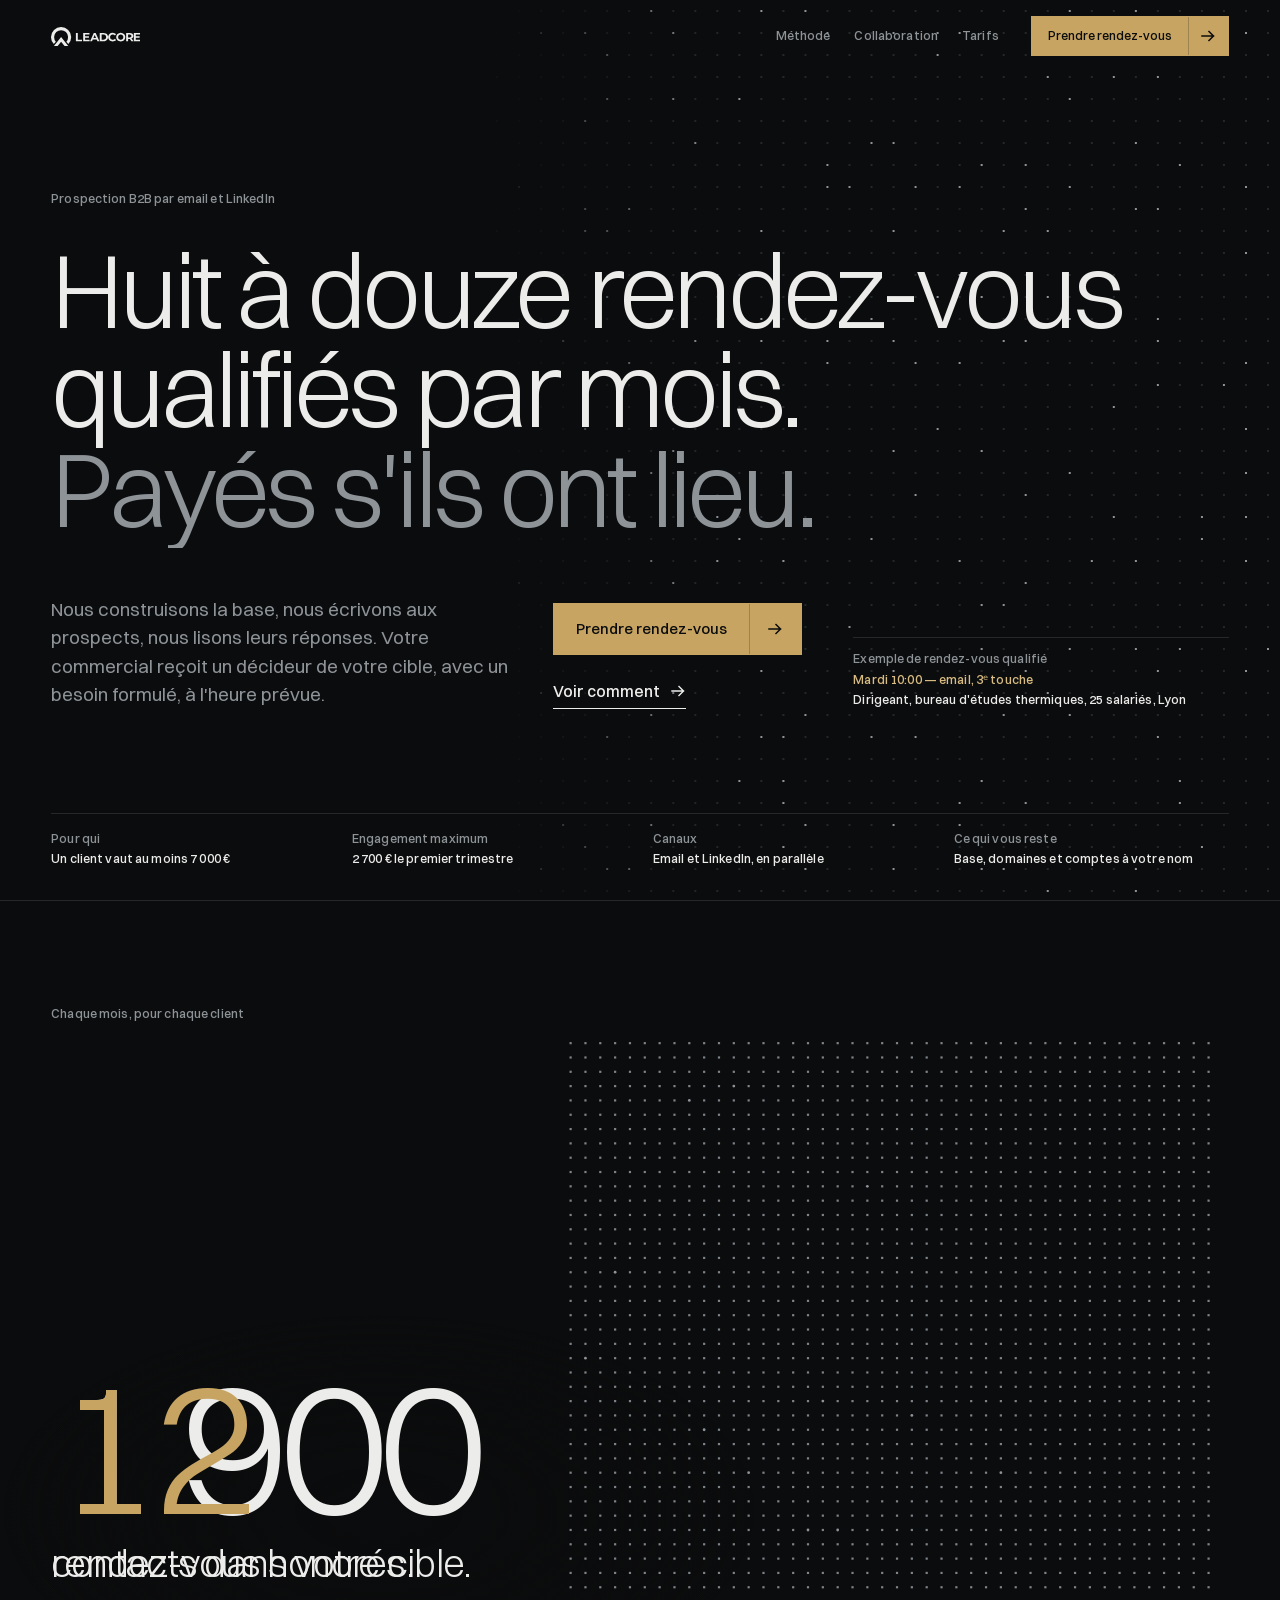
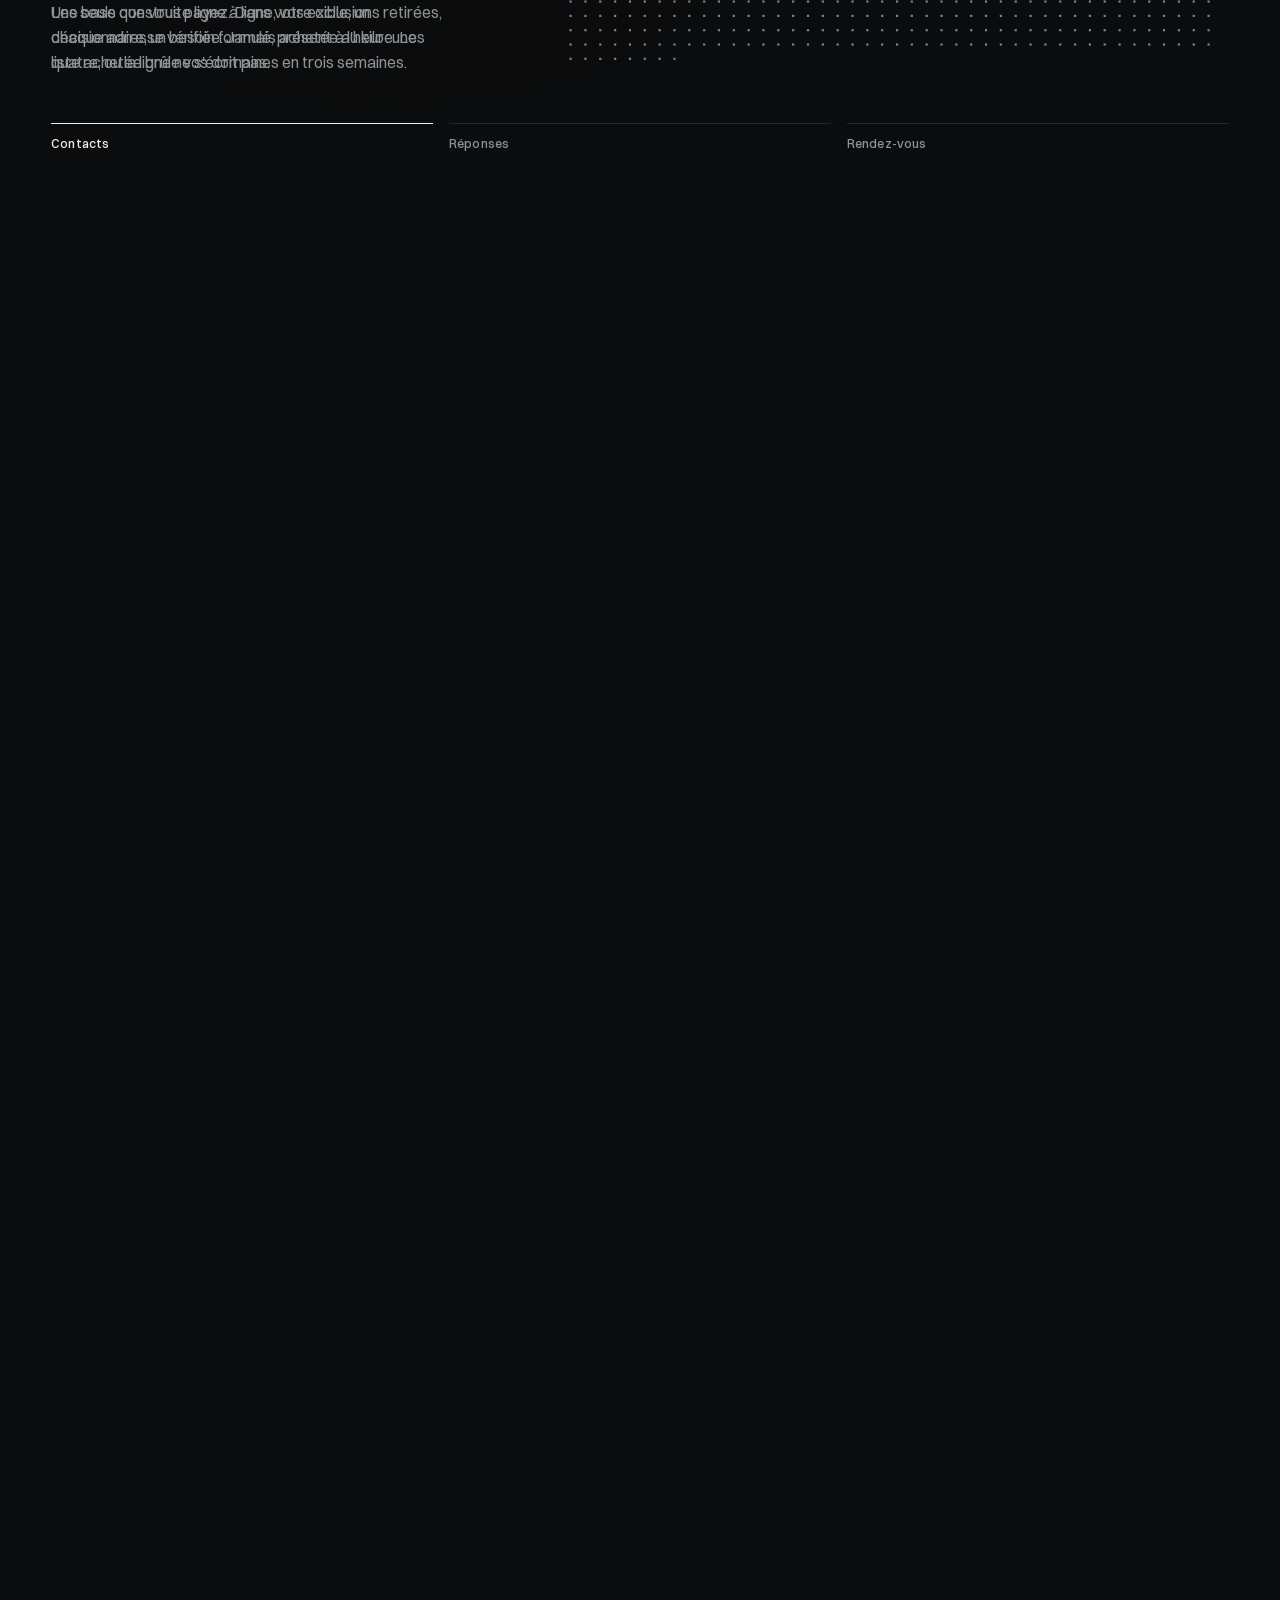
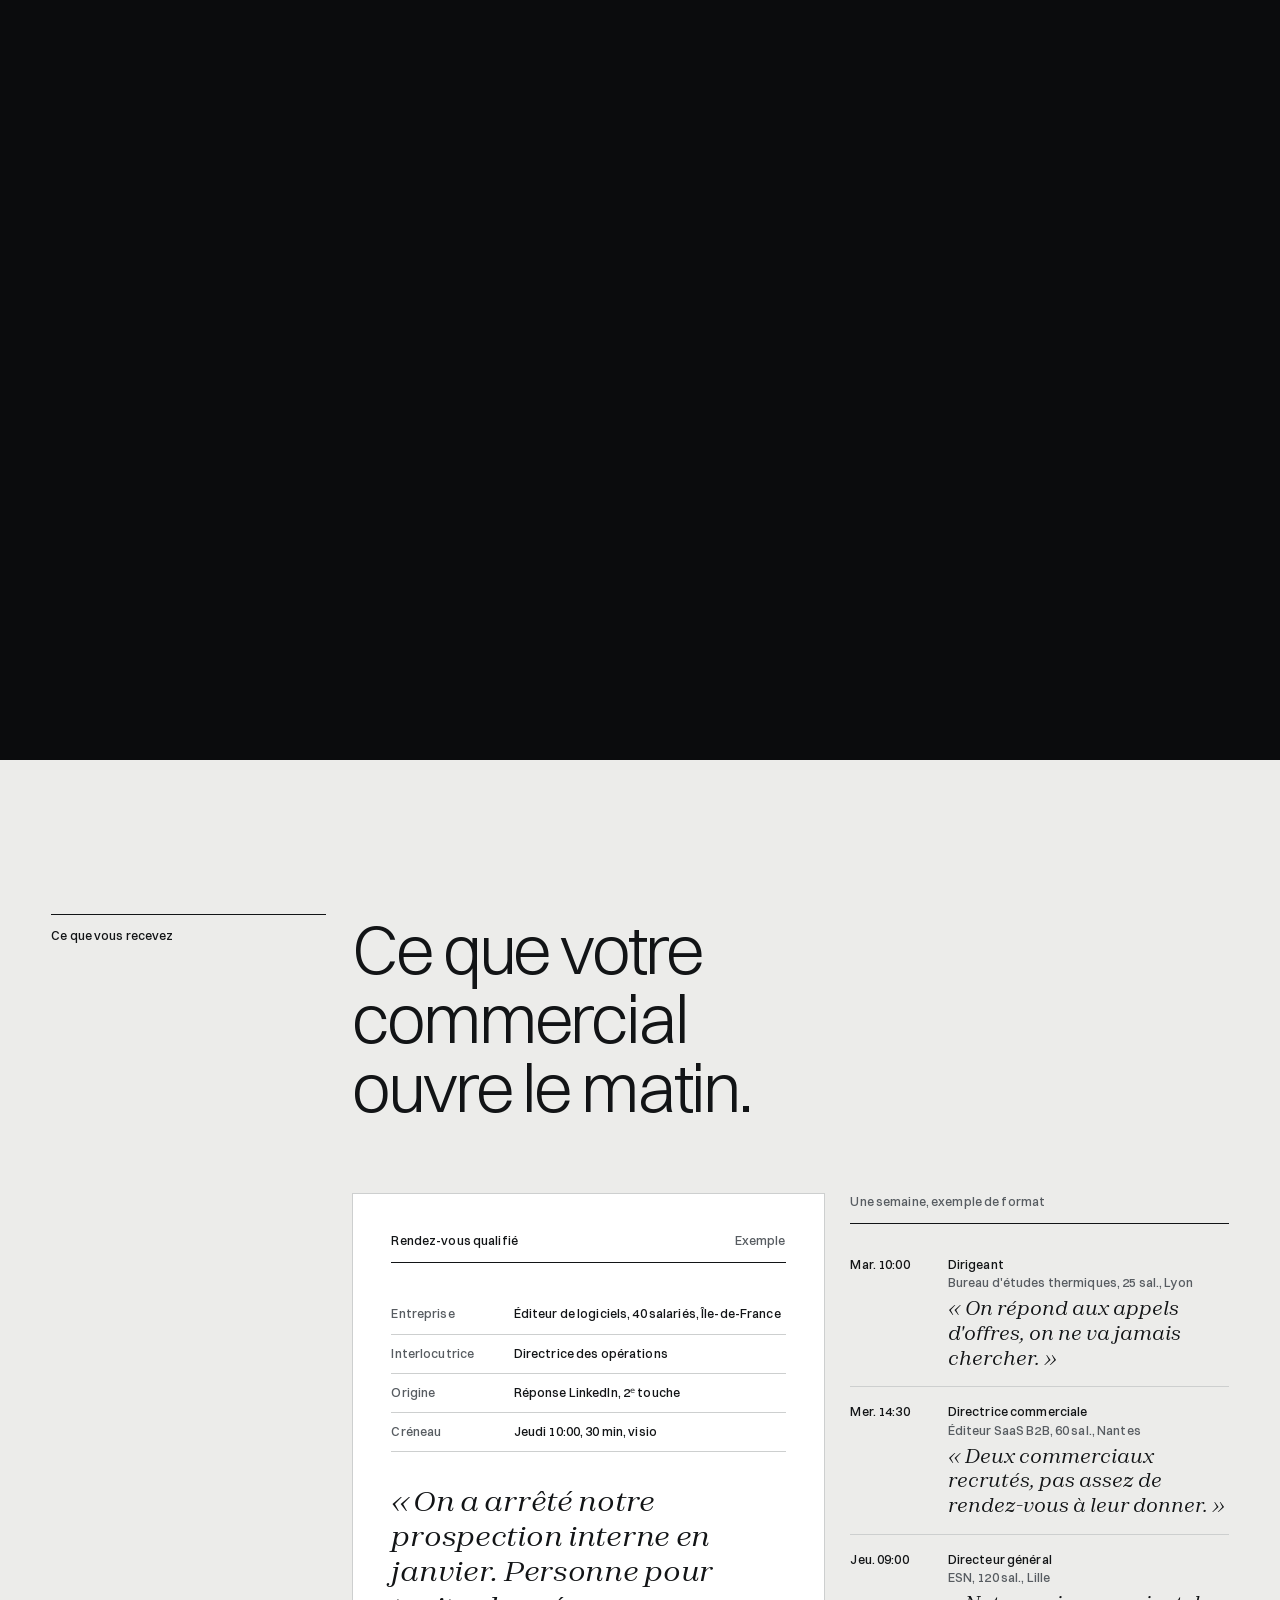
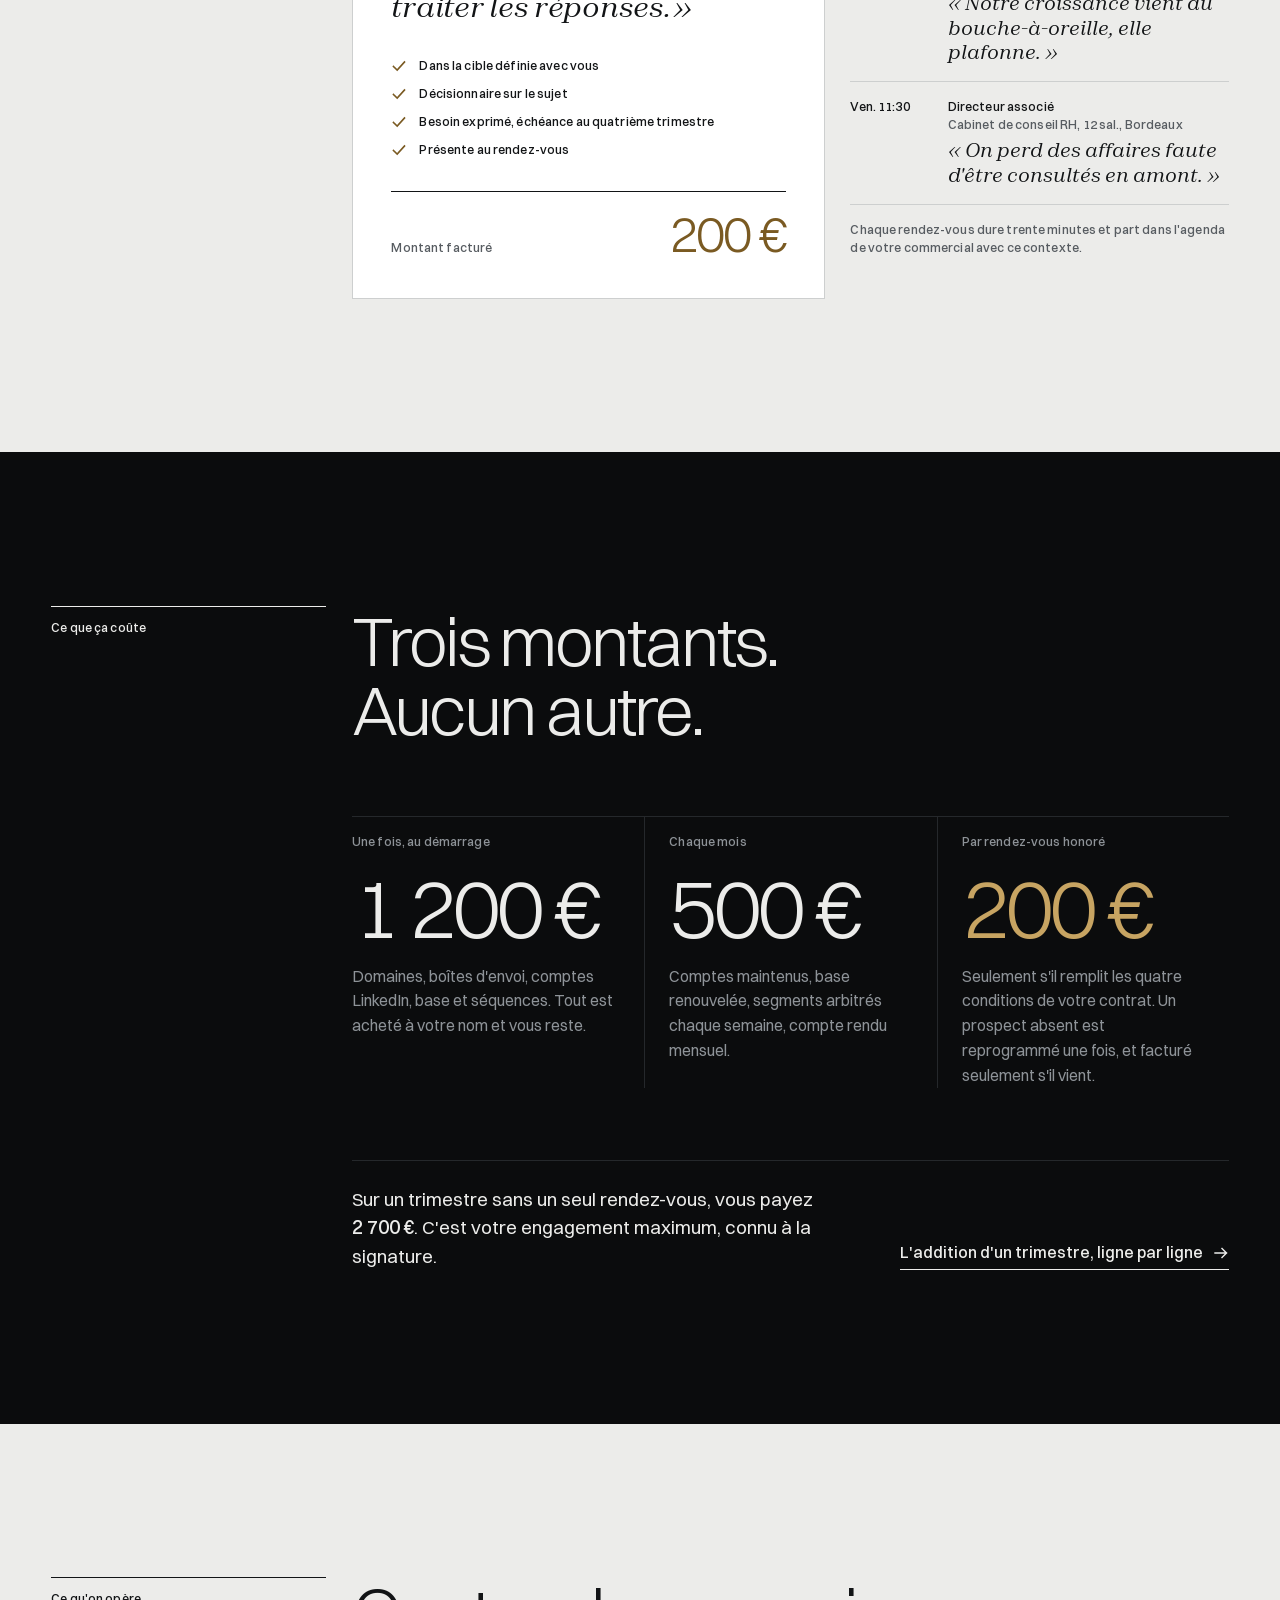
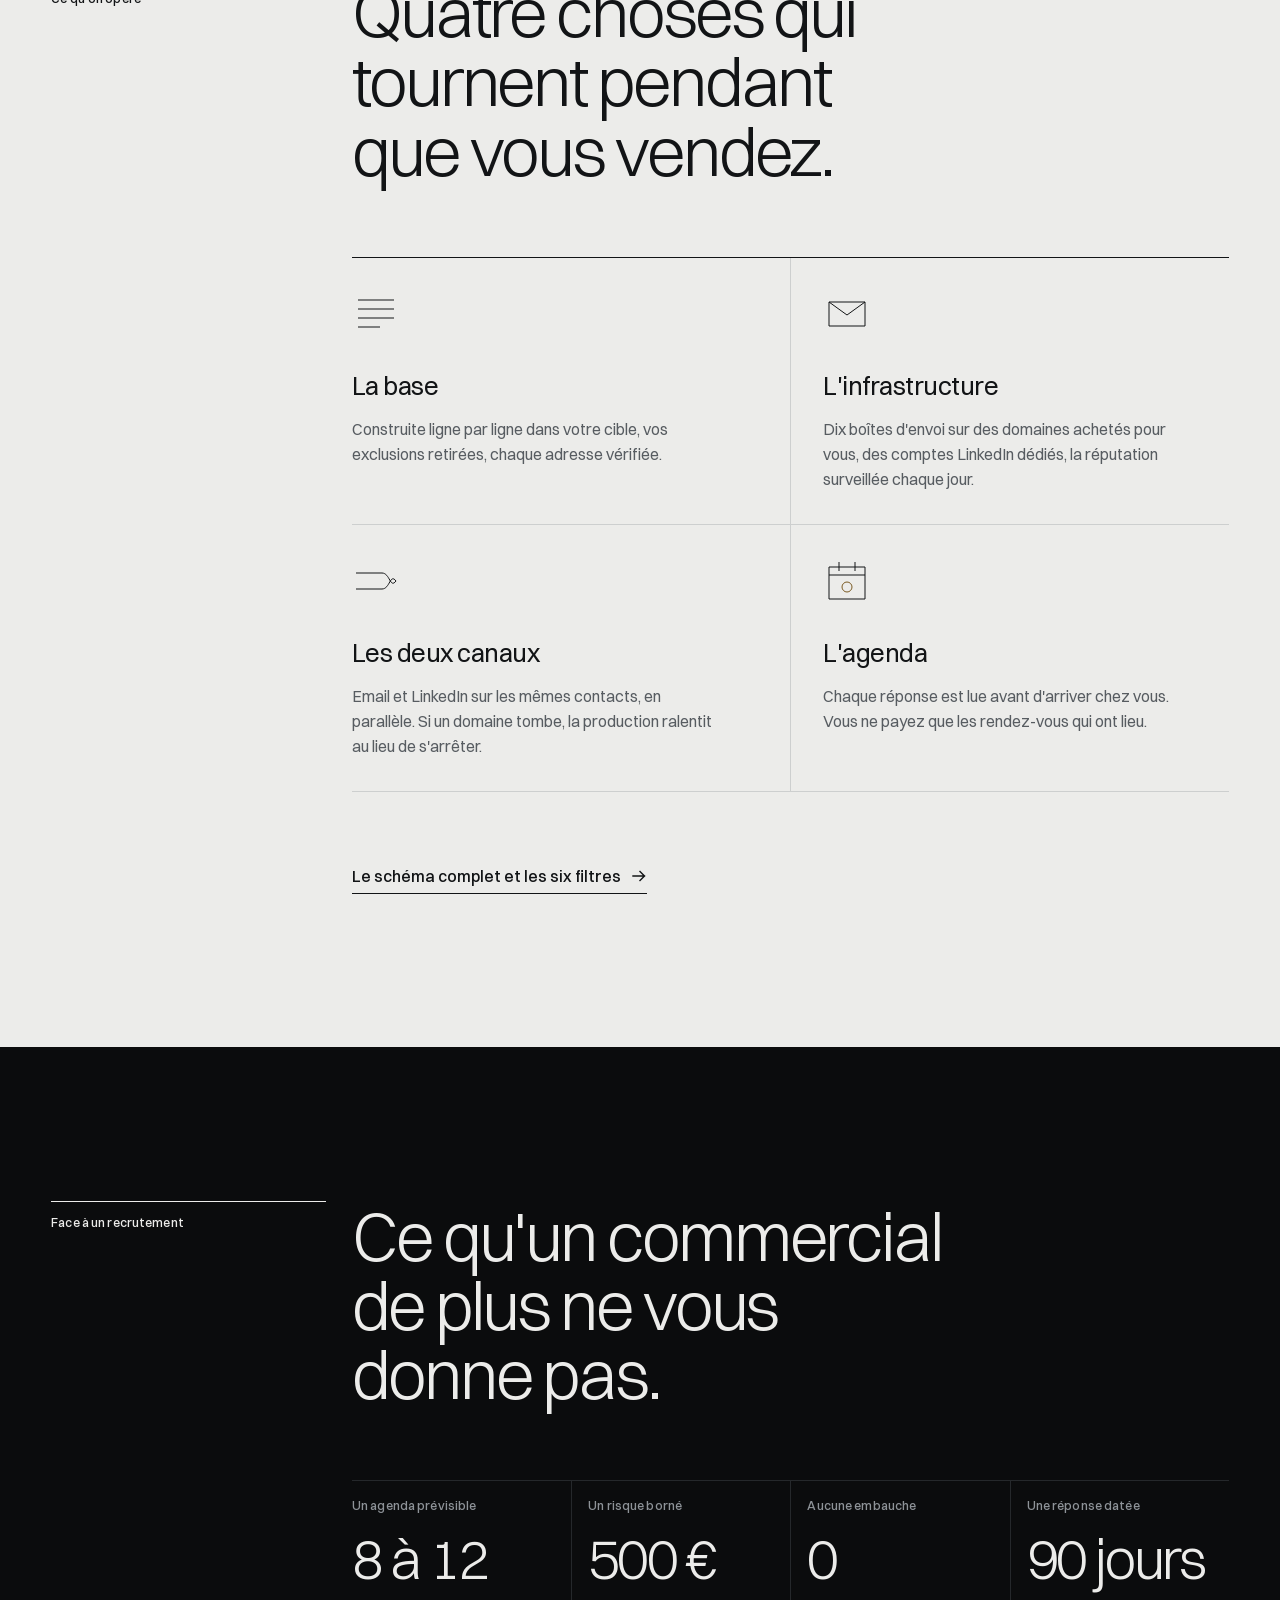
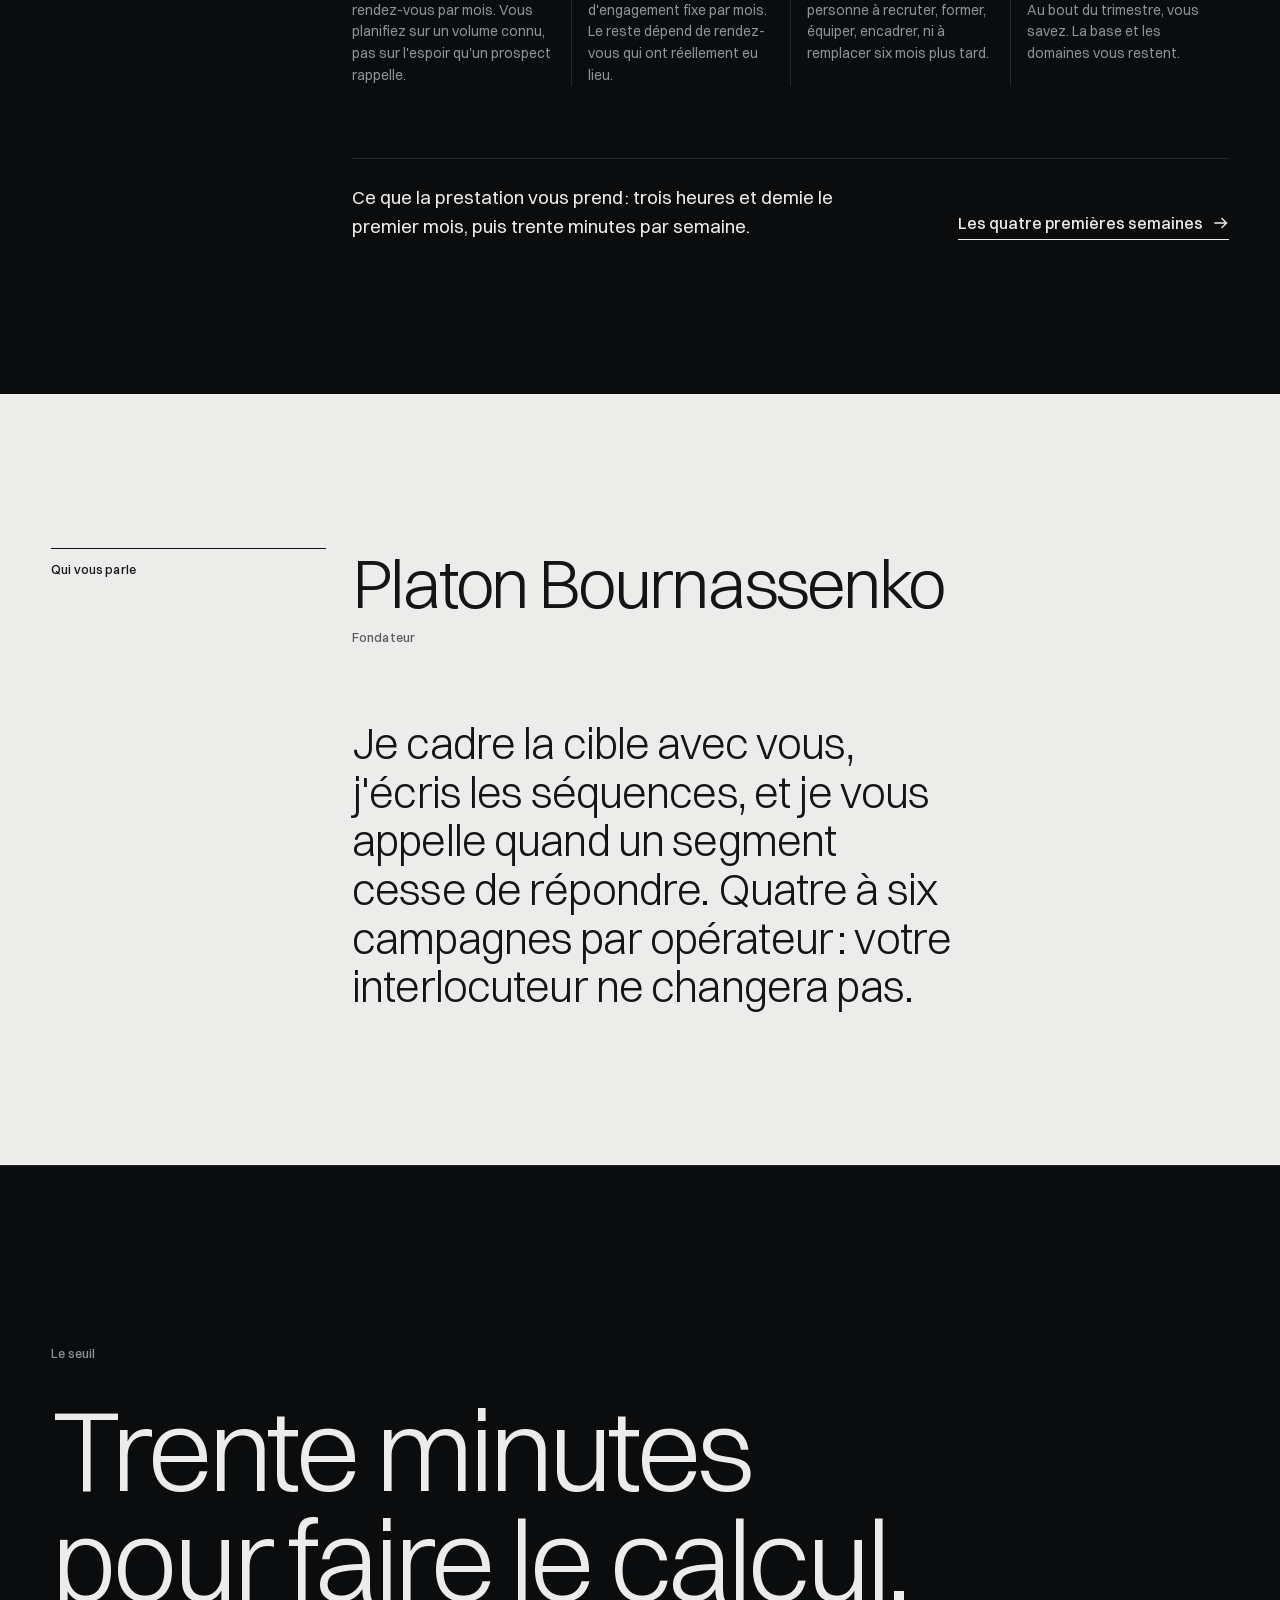
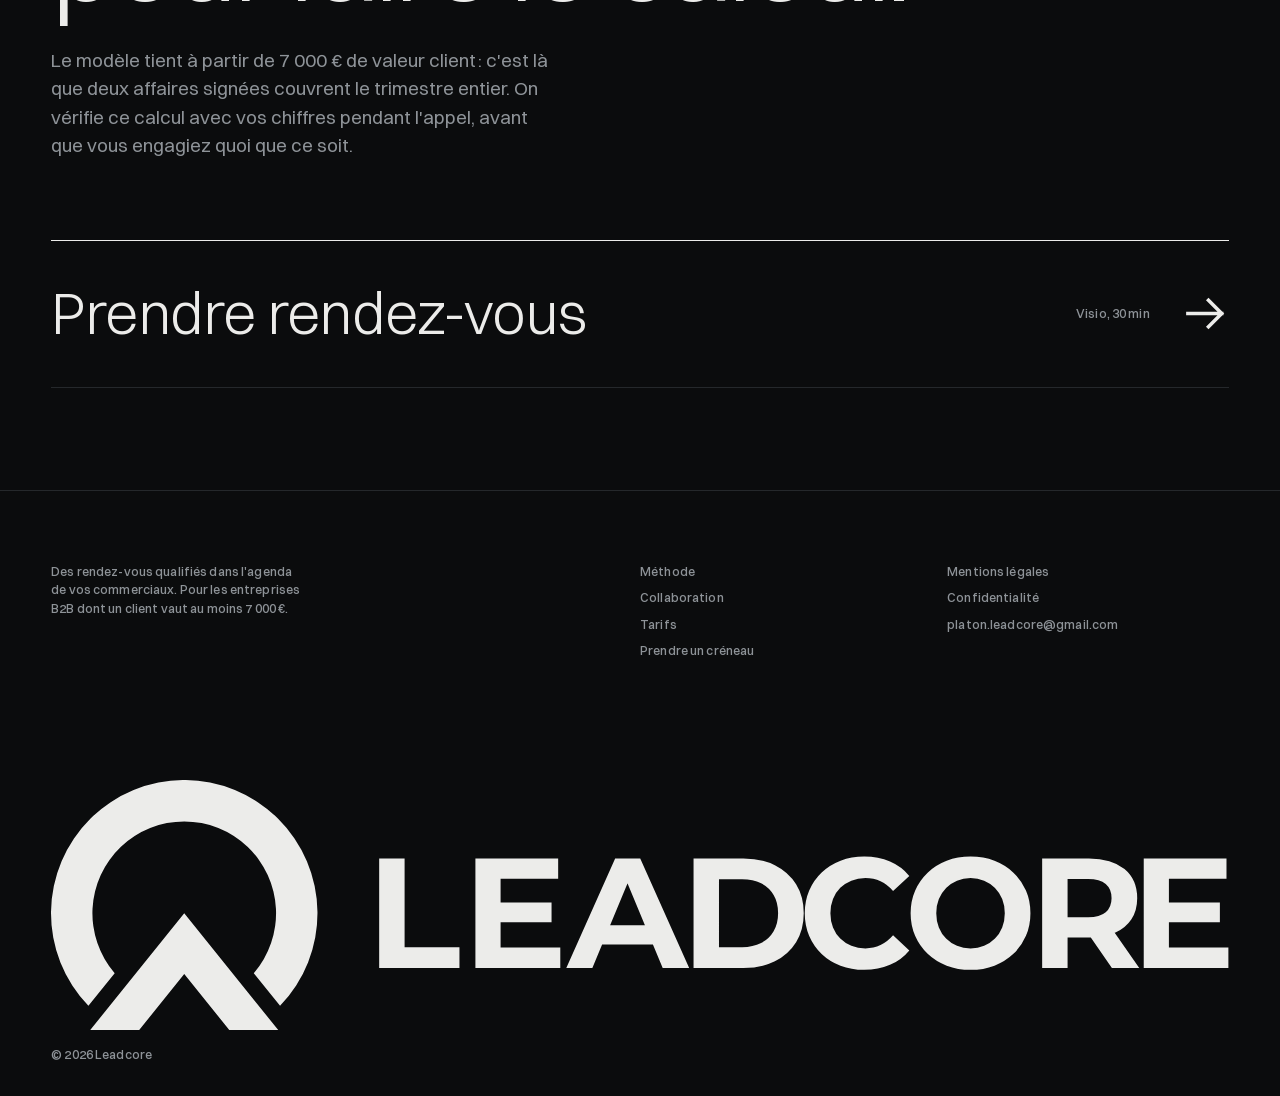
==== commit 23153c5d: "Refonte de marque : du plomb à l'or, sur les sept pages du site Charte révision 2 dans brand/ (BRAND" ====
--- a/site/index.html
+++ b/site/index.html
@@ -2,443 +2,258 @@
 <html lang="fr">
 <head>
 <meta charset="utf-8">
-<meta name="viewport" content="width=device-width,initial-scale=1">
-<title>Leadcore — Vos commerciaux ne prospectent plus, ils closent</title>
+<meta name="viewport" content="width=device-width,initial-scale=1,viewport-fit=cover">
+<title>Leadcore — Des rendez-vous qualifiés, payés s'ils ont lieu</title>
 <meta name="description" content="Leadcore remplit l’agenda de vos commerciaux de rendez-vous B2B qualifiés. Vous ne payez que ceux qui ont lieu. Pour les entreprises dont un client vaut au moins 7 000 €.">
 <link rel="canonical" href="https://leadcore.fr/">
 <meta property="og:type" content="website">
 <meta property="og:locale" content="fr_FR">
 <meta property="og:site_name" content="Leadcore">
 <meta property="og:url" content="https://leadcore.fr/">
-<meta property="og:title" content="Leadcore — Vos commerciaux ne prospectent plus, ils closent">
+<meta property="og:title" content="Leadcore — Des rendez-vous qualifiés, payés s'ils ont lieu">
 <meta property="og:description" content="Leadcore remplit l’agenda de vos commerciaux de rendez-vous B2B qualifiés. Vous ne payez que ceux qui ont lieu. Pour les entreprises dont un client vaut au moins 7 000 €.">
 <meta property="og:image" content="https://leadcore.fr/assets/og-leadcore.png">
 <meta property="og:image:width" content="1200">
 <meta property="og:image:height" content="630">
 <meta name="twitter:card" content="summary_large_image">
-<meta name="theme-color" content="#0C1413">
-<link rel="icon" href="data:image/svg+xml,%3Csvg xmlns='http://www.w3.org/2000/svg' viewBox='0 0 32 32'%3E%3Crect width='32' height='32' rx='7' fill='%23050908'/%3E%3Cpath d='M10 8v13h9' stroke='%2319C78B' stroke-width='3.2' fill='none' stroke-linecap='square'/%3E%3C/svg%3E">
+<meta name="theme-color" content="#0B0C0D">
+<link rel="icon" href="data:image/svg+xml,%3Csvg xmlns='http://www.w3.org/2000/svg' viewBox='-150 -142 300 300'%3E%3Crect x='-150' y='-142' width='300' height='300' fill='%230B0C0D'/%3E%3Cg fill='%23ECECEA'%3E%3Cpath d='M-83.07 80.24A115.5 115.5 0 1 1 83.07 80.24L60.3 51.96A79.6 79.6 0 1 0 -60.3 51.96Z'/%3E%3Cpath d='M0 0L81.86 101.7L39.43 101.7L0 52.71L-39.43 101.7L-81.86 101.7Z'/%3E%3C/g%3E%3C/svg%3E">
 <link rel="apple-touch-icon" href="assets/icon-180.png">
-<script>document.documentElement.className+=" js p-home has-intro"</script>
-<link rel="preload" as="font" type="font/woff2" href="assets/fonts/geist-latin-19f9c925.woff2" crossorigin>
-<link rel="preload" as="font" type="font/woff2" href="assets/fonts/lora-latin-723cc14f.woff2" crossorigin>
-<link rel="stylesheet" href="assets/fonts.css?v=20260921b">
-<link rel="stylesheet" href="assets/styles.css?v=20260921b">
+<link rel="preload" as="font" type="font/woff2" href="assets/fonts/switzer-300-c345686e.woff2" crossorigin>
+<link rel="preload" as="font" type="font/woff2" href="assets/fonts/switzer-400-ddd95955.woff2" crossorigin>
+<link rel="stylesheet" href="assets/brand.css?v=20261013">
+<link rel="stylesheet" href="assets/site.css?v=20261013">
+<script>document.documentElement.classList.add("js")</script>
 </head>
 <body>
 <a class="skip" href="#main">Aller au contenu</a>
 
-<!-- ══════════ OUVERTURE ══════════
-     Séquence d'ouverture, jouée une fois par session. Le balisage est inerte
-     tant que main.js ne pose pas la classe .go&nbsp;: sans JavaScript, sous
-     prefers-reduced-motion ou en arrivant sur une ancre, le bloc reste
-     display:none et la page s'affiche directement. -->
-<div class="intro" id="intro" role="presentation" aria-hidden="true">
-  <div class="intro-seeds" aria-hidden="true"><i></i><i></i><i></i><i></i><i></i><i></i></div>
-  <div class="intro-lockup">
-    <svg class="intro-mark" viewBox="0 0 252 218" aria-hidden="true">
-      <g transform="translate(0,218) scale(1,-1)" fill-rule="evenodd"><path d="M101.3 214.1 c-5.6 -0.9 -10.5 -1.9 -10.9 -2.3 -0.4 -0.5 -1.7 -0.8 -2.9 -0.8 -2 0 -4.5 -0.9 -17.2 -6.6 -1.7 -0.8 -3.6 -1.4 -4.2 -1.4 -0.6 0 -1.1 -0.3 -1.1 -0.7 0 -0.5 -1 -1.3 -2.3 -1.9 -5.3 -2.6 -9.2 -5.1 -11.4 -7.1 -1.3 -1.3 -2.8 -2.3 -3.2 -2.3 -0.9 0 -18.4 -17.1 -21.2 -20.6 -5.6 -7.2 -9.9 -13.5 -9.9 -14.4 0 -0.5 -0.4 -1 -0.8 -1 -0.4 0 -1.6 -2.2 -2.7 -5 -1.1 -2.7 -2.3 -5 -2.7 -5 -0.4 0 -0.8 -0.6 -0.8 -1.4 0 -0.7 -0.7 -2.7 -1.5 -4.2 -0.8 -1.6 -1.5 -3.7 -1.5 -4.6 0 -0.9 -0.4 -2 -1 -2.3 -0.5 -0.3 -1 -1.9 -1 -3.4 0 -1.5 -0.4 -3.1 -1 -3.7 -2.6 -2.6 -2.7 -42.2 -0.1 -47.9 0.5 -1.1 1.7 -4.7 2.6 -8 2 -7 12.2 -28.5 13.5 -28.5 0.5 0 1.1 -0.8 1.4 -1.8 0.4 -1 1.9 -3.3 3.4 -4.9 1.5 -1.7 4.5 -5.2 6.7 -7.7 5.4 -6.2 4.1 -6.8 16.5 7.5 2.5 2.8 6.4 7.2 8.8 9.6 4.9 5.2 5 8.5 0.2 12.3 -1.8 1.4 -10.2 15.6 -10.7 18.1 -0.3 1.6 -0.9 2.9 -1.3 2.9 -0.7 0 -2.1 5.4 -4.1 16 -1.1 5.8 -0.5 20.5 1.1 25.5 0.5 1.6 1.7 5.7 2.6 9 0.9 3.3 2.6 7.6 3.8 9.5 1.2 1.9 2.6 4.4 3.3 5.5 0.7 1.1 1.5 2.6 1.9 3.4 1.3 2.6 10.6 12.5 15.8 16.9 3.8 3.2 13.3 9.2 14.6 9.2 0.5 0 1 0.4 1 0.8 0 0.4 2.4 1.5 5.3 2.5 2.8 0.9 8.1 2.6 11.7 3.8 27.9 8.9 63.6 -0.7 86 -23.1 8.5 -8.5 10.2 -10.6 12.6 -15.2 0.9 -1.8 2 -3.5 2.3 -3.8 1.8 -1.5 6.1 -13.2 6.1 -16.7 0 -1.2 0.6 -2.3 1.3 -2.6 1.7 -0.5 1.7 -29.9 -0.1 -30.5 -0.6 -0.2 -1.2 -1.9 -1.2 -3.7 0 -1.9 -0.4 -3.7 -1 -4 -0.5 -0.3 -1 -1.3 -1 -2.2 0 -1.6 -2.9 -8.4 -4 -9.3 -0.3 -0.3 -1.6 -2.2 -2.9 -4.3 -1.3 -2.1 -2.8 -4.3 -3.5 -5 -7.5 -7.7 -7.5 -8.8 -0.7 -15.9 2 -2 7.2 -7.5 11.6 -12.2 9.3 -10 8.9 -9.9 14 -3.5 2.2 2.7 4.8 6 5.9 7.2 1 1.2 3.9 5.4 6.4 9.2 2.5 3.9 4.9 7.2 5.4 7.3 0.4 0.2 0.8 0.9 0.8 1.5 0 0.9 1.8 5.7 7.1 19.2 3.7 9.5 5.1 42.8 2 50.7 -0.4 1.3 -1.6 4.8 -2.6 7.8 -2.5 8.1 -2.7 8.7 -7.5 18.2 -2.4 4.8 -5.1 9.7 -6.2 10.7 -1 1.1 -1.8 2.5 -1.8 3.1 0 0.5 -0.4 1 -0.9 1 -0.5 0 -1.3 1 -1.6 2.1 -0.7 2.2 -21.5 23.9 -22.8 23.9 -0.4 0 -1.3 0.5 -2 1 -5 4.2 -7.1 5.8 -10.4 7.5 -2.1 1.1 -4 2.2 -4.3 2.6 -0.6 0.6 -11.6 5.9 -12.4 5.9 -0.3 0 -3 1.1 -6 2.5 -3 1.4 -6.4 2.5 -7.5 2.5 -1.2 0 -2.9 0.4 -3.9 0.9 -7.5 3.8 -39.9 5.1 -57.9 2.2z"/><path d="M121.9 96.8 c-2.4 -2.8 -5.7 -6.6 -7.4 -8.4 -1.6 -1.7 -4.6 -5 -6.5 -7.4 -4 -4.7 -11 -12.7 -15.6 -17.6 -1.7 -1.8 -5 -5.7 -7.5 -8.5 -2.4 -2.9 -4.9 -5.7 -5.4 -6.3 -0.6 -0.6 -3.5 -4 -6.5 -7.6 -3 -3.6 -6 -6.9 -6.6 -7.5 -0.5 -0.5 -3.9 -4.4 -7.5 -8.5 -7.5 -8.7 -13.3 -15.3 -17.1 -19.3 -1.6 -1.6 -2.8 -3.3 -2.8 -3.8 0 -1.9 44.8 -1.1 46.8 0.9 0.9 0.9 4.6 5.2 8.1 9.5 3.5 4.2 6.6 7.7 7 7.7 0.3 0 1.7 1.7 3.1 3.7 1.4 2 3 4.1 3.6 4.7 0.5 0.6 3.2 3.6 5.8 6.6 7.4 8.5 11.3 12.7 12.5 13.5 1.2 0.7 4.4 -2.3 10.5 -9.6 5.4 -6.4 13.1 -15.2 17.4 -19.8 2.4 -2.5 6 -6.6 8 -9.1 8.1 -9.8 5.7 -9.1 30.4 -8.9 23.9 0.1 23.8 0.1 18.1 5.9 -3.8 3.7 -12.1 13 -18.4 20.5 -1.9 2.2 -4.3 4.9 -5.4 6.1 -1.1 1.1 -4 4.4 -6.5 7.3 -2.5 2.8 -6.3 7.1 -8.5 9.4 -2.2 2.3 -5.8 6.4 -8 9.1 -2.2 2.7 -5.4 6.3 -7 8 -1.7 1.7 -5.1 5.6 -7.5 8.6 -4.7 5.7 -9.8 11.6 -16.3 18.4 -2.2 2.2 -4.5 4.9 -5.2 5.8 -1.1 1.7 -1.6 1.4 -5.6 -3.4z"/></g>
-    </svg>
-    <svg class="intro-word" viewBox="0 0 791 218" aria-hidden="true">
-      <g transform="translate(0,218) scale(1,-1)" fill-rule="evenodd"><path d="M444.5 149 c-0.3 -0.5 -2.1 -1 -3.8 -1 -4.6 0 -17.7 -4.7 -17.7 -6.2 0 -0.5 -0.7 -0.8 -1.5 -0.8 -1.8 0 -14.5 -12.1 -14.5 -13.8 0 -0.7 -0.4 -1.2 -1 -1.2 -0.5 0 -1.2 -1.1 -1.6 -2.5 -0.3 -1.4 -1 -2.5 -1.5 -2.5 -0.5 0 -0.9 -0.8 -0.9 -1.8 0 -1 -0.6 -2.4 -1.2 -3 -0.9 -0.9 -1.3 -5.5 -1.3 -15.7 0 -10.2 0.4 -14.8 1.3 -15.6 0.6 -0.7 1.2 -2.1 1.2 -3 0 -1 0.3 -1.9 0.8 -2.1 0.4 -0.2 1.6 -2.1 2.7 -4.2 3.4 -6.7 12.8 -15.3 20.5 -18.8 11.3 -5.2 14.2 -5.8 27.5 -5.8 11.1 0 15.3 0.6 21 3 7.7 3.3 10.3 4.6 12.6 6.4 1.5 1.2 3.8 3 5.3 4 3.4 2.5 3.4 2.7 -1.8 7.9 -10.8 10.7 -11.1 10.8 -19.3 3 -4.9 -4.5 -20.5 -6.4 -29 -3.4 -8.3 2.8 -18.3 11.3 -18.3 15.4 0 0.7 -0.5 1.8 -1.2 2.5 -3 3 -1.1 21.1 2.7 26.1 3.1 4 9.7 10.1 11 10.1 0.8 0 1.5 0.4 1.5 0.8 0 3.6 25.9 3.9 29 0.3 0.3 -0.3 2.1 -1.5 4 -2.5 1.9 -1.1 4.2 -2.8 5.1 -3.8 2.2 -2.5 1.9 -2.7 10.2 5.6 7.4 7.4 7.4 7.4 5 9.2 -1.3 1 -3.4 2.6 -4.5 3.6 -1.2 1 -2.5 1.8 -3 1.8 -0.5 0 -1.7 0.8 -2.8 1.8 -1.8 1.6 -7.8 3.6 -18.3 6.1 -5.9 1.4 -17.4 1.4 -18.2 0.1z"/><path d="M545 149 c-0.8 -0.5 -2.8 -1 -4.4 -1 -3.4 0 -13.9 -3.1 -14.4 -4.2 -0.2 -0.5 -1 -0.8 -1.8 -0.8 -0.8 0 -1.4 -0.4 -1.4 -0.9 0 -0.5 -1 -1.1 -2.3 -1.5 -3.9 -0.9 -14.5 -12.6 -17.8 -19.5 -11.4 -24 0.9 -56.7 24.6 -65.1 1.7 -0.6 3.9 -1.4 5 -1.9 5.9 -2.5 10.3 -3.1 21.2 -3.1 11 0 15.4 0.6 20.8 3.1 1.1 0.5 3.1 1.3 4.5 1.8 8.1 2.9 25 20.6 25 26.1 0 0.9 0.6 2.2 1.3 2.8 2.1 2.2 1.6 25.6 -0.8 31.7 -3.6 9.3 -14.3 22.3 -20 24.1 -1.1 0.4 -2.3 1.1 -2.6 1.6 -0.9 1.4 -13.6 5.8 -16.9 5.8 -1.6 0 -3.2 0.5 -3.5 1 -0.8 1.3 -14.5 1.3 -16.5 0z m17.5 -20.2 c2.5 -0.7 4.5 -1.6 4.5 -2 0 -0.4 0.5 -0.8 1 -0.8 1.3 0 3.3 -1.5 7.7 -6 11 -11.1 11.2 -28.9 0.4 -40 -23 -23.5 -63.1 -1.1 -53.3 29.9 1.8 5.9 10.5 16.1 13.6 16.1 0.9 0 1.6 0.4 1.6 0.9 0 2.7 16.8 4 24.5 1.9z"/><path d="M1 100.5 c0 -47.5 0 -47.5 37.5 -47.5 37.6 0 37.6 0 37.3 9.3 -0.3 9.2 -0.3 9.2 -26.5 9.5 -26.3 0.2 -26.3 0.2 -26.3 38.2 0 38 0 38 -11 38 -11 0 -11 0 -11 -47.5z"/><path d="M91 100.5 c0 -47.5 0 -47.5 37.4 -47.5 37.4 0 37.4 0 37.3 9.3 -0.2 9.2 -0.2 9.2 -26.4 9.5 -26.3 0.2 -26.3 0.2 -26.3 10.7 0 10.5 0 10.5 22 10.5 22 0 22 0 22 9 0 9 0 9 -22 9 -22 0 -22 0 -22 9 0 9 0 9 25.8 9.2 25.7 0.3 25.7 0.3 25.7 9.3 0 9 0 9 -36.7 9.3 -36.8 0.2 -36.8 0.2 -36.8 -47.3z"/><path d="M214.4 140.3 c-2 -4.3 -4.2 -9.3 -5 -11 -0.8 -1.8 -2.1 -4.8 -2.9 -6.7 -0.8 -1.9 -1.5 -3.9 -1.5 -4.5 0 -0.6 -0.4 -1.1 -1 -1.1 -0.5 0 -1 -0.6 -1 -1.2 0 -0.7 -1.2 -3.5 -2.5 -6.3 -1.4 -2.7 -2.5 -5.6 -2.5 -6.2 0 -0.7 -0.4 -1.3 -0.8 -1.3 -0.5 0 -1.7 -2.6 -2.8 -5.7 -1 -3.2 -2.1 -6 -2.4 -6.3 -0.6 -0.6 -2.3 -4.1 -4.4 -9.2 -3 -7.2 -4.9 -11.3 -8.2 -18.5 -4.6 -9.8 -5 -9.3 8 -9.3 11.4 0 11.4 0 12.6 3.8 1.2 3.9 3.1 8.3 4 9.2 0.3 0.3 1 1.9 1.5 3.5 1.4 4.1 46 4.9 48 0.8 0.5 -1.1 2.6 -5.5 4.5 -9.7 3.5 -7.6 3.5 -7.6 14.8 -7.6 6.1 0 11.2 0.2 11.2 0.6 0 0.3 -0.9 2.6 -2.1 5.2 -4.8 10.7 -9 19.8 -9.9 21.4 -0.6 1 -1 2.5 -1 3.3 0 0.8 -0.4 1.5 -0.8 1.5 -0.4 0 -1.4 1.7 -2.1 3.8 -1.4 4 -5 12.1 -10.8 24.2 -2 4.1 -3.9 8.4 -4.4 9.5 -0.4 1.1 -2.6 5.9 -4.8 10.6 -2.3 4.8 -4.1 9.3 -4.1 10 -0.1 4.2 -2.3 4.9 -14.4 4.9 -11.7 0 -11.7 0 -15.2 -7.7z m17.6 -20.5 c0 -0.5 0.9 -2.9 2 -5.4 1.1 -2.4 2.9 -6.4 4 -8.8 1.1 -2.5 2 -5 2 -5.5 0 -0.6 0.5 -1.1 1 -1.1 0.6 0 1 -0.9 1 -1.9 0 -1.1 0.5 -2.3 1 -2.6 0.6 -0.3 1 -1.5 1 -2.6 0 -1.8 -0.8 -1.9 -13.9 -1.9 -16.1 0 -16 -0.1 -12 8.5 1.5 3.3 3.7 8.3 4.9 11 5.6 12.7 6.1 13.6 7.6 12.4 0.8 -0.6 1.4 -1.6 1.4 -2.1z"/><path d="M295 100.5 c0 -47.5 0 -47.5 25.9 -47.5 16.3 0 26.2 0.4 26.6 1 0.3 0.6 1.7 1 3 1 10.2 0 28.3 13.2 32.7 23.8 3.9 9.6 4.7 13.2 4.8 21.6 0 8.5 -2.3 19.6 -4.2 20.4 -0.5 0.2 -0.8 0.9 -0.8 1.6 0 2.7 -10.8 14.3 -16 17.2 -1.9 1 -3.7 2.2 -4 2.5 -3.1 3.5 -21.9 5.9 -46.7 5.9 -21.3 0 -21.3 0 -21.3 -47.5z m55.4 25.1 c10.8 -6.2 14 -12 14 -25.6 0 -19.5 -10 -27.7 -33.9 -27.9 -13.5 -0.2 -13.5 -0.2 -13.5 28.5 0 28.6 0 28.6 14.3 28.2 13.4 -0.4 14.5 -0.6 19.1 -3.2z"/><path d="M621 100.5 c0 -47.5 0 -47.5 11 -47.5 11 0 11 0 11 15.5 0 15.5 0 15.5 9 15.5 5 0 9 -0.4 9 -0.8 0 -0.5 0.9 -1.9 2 -3.2 1.1 -1.3 2 -2.8 2 -3.4 0 -0.7 0.9 -1.8 2 -2.6 1.1 -0.8 2 -1.8 2 -2.3 0 -1 5.2 -8.1 6.3 -8.5 0.4 -0.2 0.7 -0.9 0.7 -1.6 0 -0.7 1.1 -2.6 2.5 -4.2 1.4 -1.6 2.5 -3.2 2.5 -3.6 0 -0.5 5.7 -0.8 12.6 -0.8 15.4 0 15.8 -2.9 -3.6 23 -7.7 10.3 -7.6 10.1 -4.9 12.1 1.3 1 3 1.9 3.7 1.9 0.7 0 2.7 1.3 4.5 3 1.8 1.6 3.5 3 3.8 3 0.4 0 0.9 0.8 1.3 1.8 0.3 0.9 0.9 2.4 1.4 3.2 2.7 4.7 3.2 6.7 3.2 14 0 11.6 -6.4 23.1 -14.2 25.6 -1 0.3 -1.8 0.9 -1.8 1.3 0 3.4 -20.1 6.1 -44.7 6.1 -21.3 0 -21.3 0 -21.3 -47.5z m52.8 26.8 c0.2 -0.7 0.8 -1.3 1.4 -1.3 4.1 0 7.3 -11.2 4.7 -16.3 -3.5 -6.6 -7.2 -8 -23.1 -8.5 -13.8 -0.5 -13.8 -0.5 -13.8 13.8 0 14.2 0 14.2 15.2 13.8 11 -0.2 15.2 -0.6 15.6 -1.5z"/><path d="M717.5 146.8 c-0.3 -0.7 -0.6 -22.1 -0.7 -47.6 -0.3 -46.2 -0.3 -46.2 37 -46.2 37.2 0 37.2 0 37.2 9.5 0 9.5 0 9.5 -26 9.5 -26 0 -26 0 -26 9.9 0 12.3 -2 11.3 22.5 11.1 20.5 -0.1 20.5 -0.1 20.5 8.9 0 9.1 0 9.1 -21.2 9.3 -21.3 0.3 -21.3 0.3 -21.3 8.8 0 8.5 0 8.5 24.8 8.8 24.8 0.2 24.8 0.2 24.5 9.5 -0.3 9.2 -0.3 9.2 -35.6 9.5 -27.7 0.2 -35.4 0 -35.7 -1z"/></g>
-    </svg>
-  </div>
-</div>
-
-<header class="hdr">
-  <div class="wrap">
-    <a class="mark" href="index.html" aria-label="Leadcore, accueil"><img src="assets/leadcore-logo.png" alt="Leadcore" width="126" height="25"></a>
-    <button class="nav-toggle" type="button" aria-expanded="false" aria-controls="nav" aria-label="Ouvrir le menu">
-      <svg class="m" viewBox="0 0 24 24" aria-hidden="true"><path d="M4 7h16M4 12h16M4 17h16"/></svg>
-      <svg class="x" viewBox="0 0 24 24" aria-hidden="true"><path d="M6 6l12 12M18 6L6 18"/></svg>
-    </button>
-    <nav class="nav" id="nav" aria-label="Navigation principale">
-      <a href="methode.html">Méthode</a>
-      <a href="collaboration.html">Collaboration</a>
-      <a href="tarifs.html">Tarifs</a>
-      <span class="cta-rdv sm"><a class="btn btn-pri btn-sm" href="rendez-vous.html"><span class="aur" aria-hidden="true"><i></i><i></i><i></i><i></i><i></i></span><svg class="visio" viewBox="0 0 24 24" aria-hidden="true"><rect x="2.6" y="6.6" width="12.9" height="10.8" rx="2.6"/><path d="M15.5 10.7l5.4-3v8.6l-5.4-3z"/></svg>Prendre RDV</a></span>
+<header class="hdr" id="hdr">
+  <div class="wrap">
+    <a class="hdr-logo" href="./" aria-label="Leadcore, accueil"><svg viewBox="0 0 1020.88 217.2" aria-hidden="true"><use href="assets/sprite.svg#lockup"/></svg></a>
+    <nav class="hdr-nav xs" aria-label="Navigation principale">
+      <a href="methode.html">Méthode</a><a href="collaboration.html">Collaboration</a><a href="tarifs.html">Tarifs</a>
     </nav>
-  </div>
-  <span class="prog" aria-hidden="true"></span>
+    <a class="btn or sm" href="rendez-vous.html"><span class="t">Prendre rendez-vous</span><span class="c" aria-hidden="true"><svg class="ar"><use href="assets/sprite.svg#ar"/></svg><svg class="ar"><use href="assets/sprite.svg#ar"/></svg></span></a>
+  </div>
 </header>
+
 <main id="main">
-<span id="top"></span>
-
-<!-- ══════════════════════════ HÉROS · nuit ══════════════════════════ -->
-<section class="hero">
-  <div class="wrap hero-grid">
-    <div class="hero-copy">
-      <!-- L'accroche dit le livrable, sa qualité et le modèle, dans cet ordre :
-           un chiffre d'abord, parce que c'est ce qu'un dirigeant cherche.
-           L'italique marque un vrai retournement — une agence payée à l'unité
-           et non au forfait — donc elle a le droit d'être là.
-           « Exclusifs » se dit du rendez-vous, pas du secteur : il est pris
-           pour vous et n'est revendu à personne. L'exclusivité sectorielle,
-           elle, n'est pas tranchée (voir docs/MAJ-OFFRE-2026-09.md), donc le
-           chapeau referme le sens tout de suite.
-           La catégorie est passée du sur-titre à la première ligne du chapeau :
-           un seul endroit, et il se lit. -->
-      <h1>
-        <span class="ln"><span>8 à 12 RDV qualifiés.</span></span>
-        <span class="ln"><span class="ex">Exclusifs. Payés à l’unité.</span></span>
-      </h1>
-      <p class="lede">Prospection B2B par email et LinkedIn. Chaque RDV&nbsp;: <b>votre cible, un décisionnaire, un besoin formulé — et vendu à vous seul</b>.</p>
-      <div class="cta">
-        <span class="cta-rdv"><a class="btn btn-pri" href="rendez-vous.html"><span class="aur" aria-hidden="true"><i></i><i></i><i></i><i></i><i></i></span><svg class="visio" viewBox="0 0 24 24" aria-hidden="true"><rect x="2.6" y="6.6" width="12.9" height="10.8" rx="2.6"/><path d="M15.5 10.7l5.4-3v8.6l-5.4-3z"/></svg>Prendre RDV
-          <svg class="ar" viewBox="0 0 24 24" aria-hidden="true"><path d="M5 12h14M13 6l6 6-6 6"/></svg>
-        </a></span>
-        <a class="btn btn-gho" href="methode.html">Comment on s’y prend</a>
-      </div>
-    </div>
-
-    <!-- ══════════ LA BOÎTE DE RÉCEPTION ══════════
-         Le panneau le plus visible du site montre ce que le client reçoit,
-         littéralement : des rendez-vous qui tombent un par un dans une boîte,
-         chacun avec la fiche du prospect écrite dedans. Ce n'est pas une
-         métaphore de ce qu'on produit, c'est le livrable.
-
-         Le contenu est tenu, pas décoratif. Les profils sont ceux décrits dans
-         docs/LEADCORE-FONCTIONNEMENT.md — PME B2B dont un client vaut au moins
-         7 000 € —, les rangs de touche respectent la cadence du dossier (email
-         4 touches, LinkedIn 3), le format est celui du livrable (30 min, en
-         visio, au pied du panneau) et les trois coches sont les trois critères
-         contractuels. Si un
-         critère bouge dans le dossier, ces quatre fiches bougent avec lui.
-         Aucun nom propre, aucun chiffre d'affaires, aucun score : ce qui n'est
-         pas vérifiable n'est pas écrit.
-
-         Une seule boucle de 12 s, en CSS, sans une ligne de JavaScript. La
-         boîte se remplit, se lit, se vide entièrement, puis recommence —
-         section 36. -->
-    <figure class="inbox rv">
-      <figcaption class="ib-hd">
-        <span class="lbl"><i class="dot" aria-hidden="true"></i>Rendez-vous qualifiés</span>
-        <span class="tag">Cette semaine</span>
-      </figcaption>
-
-      <div class="ib-list">
-        <article class="ib-row" style="--i:0">
-          <span class="ib-flash" aria-hidden="true"></span>
-          <p class="ib-meta">
-            <span class="ib-when">Mardi <b>10:00</b></span>
-            <span class="ib-src"><svg class="ico" viewBox="0 0 24 24" aria-hidden="true"><path d="M3.4 6.6h17.2v10.8H3.4z"/><path d="M3.4 7.4l8.6 5.6 8.6-5.6"/></svg>Email · 3ᵉ touche</span>
-          </p>
-          <p class="ib-who"><b>Dirigeant</b> · Bureau d’études thermiques<span>, 25 salariés, Lyon</span></p>
-          <p class="ib-need"><q>On répond aux appels d’offres, on ne va jamais chercher.</q></p>
-          <p class="ib-ok" aria-label="Trois critères validés : dans votre cible, décisionnaire, besoin formulé">
-            <span><svg viewBox="0 0 24 24" aria-hidden="true"><path d="M5 12.8l4.4 4.4L19 7.6"/></svg>Dans votre cible</span>
-            <span><svg viewBox="0 0 24 24" aria-hidden="true"><path d="M5 12.8l4.4 4.4L19 7.6"/></svg>Décisionnaire</span>
-            <span><svg viewBox="0 0 24 24" aria-hidden="true"><path d="M5 12.8l4.4 4.4L19 7.6"/></svg>Besoin formulé</span>
-          </p>
-        </article>
-
-        <article class="ib-row" style="--i:1">
-          <span class="ib-flash" aria-hidden="true"></span>
-          <p class="ib-meta">
-            <span class="ib-when">Mercredi <b>14:30</b></span>
-            <span class="ib-src"><svg class="ico" viewBox="0 0 24 24" aria-hidden="true"><circle cx="6" cy="7" r="2.6"/><circle cx="18" cy="12" r="2.6"/><circle cx="6" cy="17" r="2.6"/><path d="M8.3 8.3l7.4 2.6M8.3 15.7l7.4-2.6"/></svg>LinkedIn · 2ᵉ message</span>
-          </p>
-          <p class="ib-who"><b>Directrice commerciale</b> · Éditeur SaaS B2B<span>, 60 salariés, Nantes</span></p>
-          <p class="ib-need"><q>Deux commerciaux recrutés, pas assez de rendez-vous à leur donner.</q></p>
-          <p class="ib-ok" aria-label="Trois critères validés : dans votre cible, décisionnaire, besoin formulé">
-            <span><svg viewBox="0 0 24 24" aria-hidden="true"><path d="M5 12.8l4.4 4.4L19 7.6"/></svg>Dans votre cible</span>
-            <span><svg viewBox="0 0 24 24" aria-hidden="true"><path d="M5 12.8l4.4 4.4L19 7.6"/></svg>Décisionnaire</span>
-            <span><svg viewBox="0 0 24 24" aria-hidden="true"><path d="M5 12.8l4.4 4.4L19 7.6"/></svg>Besoin formulé</span>
-          </p>
-        </article>
-
-        <article class="ib-row" style="--i:2">
-          <span class="ib-flash" aria-hidden="true"></span>
-          <p class="ib-meta">
-            <span class="ib-when">Jeudi <b>09:00</b></span>
-            <span class="ib-src"><svg class="ico" viewBox="0 0 24 24" aria-hidden="true"><path d="M3.4 6.6h17.2v10.8H3.4z"/><path d="M3.4 7.4l8.6 5.6 8.6-5.6"/></svg>Email · 4ᵉ touche</span>
-          </p>
-          <p class="ib-who"><b>Directeur général</b> · ESN<span>, 120 salariés, Lille</span></p>
-          <p class="ib-need"><q>Notre croissance vient du bouche-à-oreille, elle plafonne.</q></p>
-          <p class="ib-ok" aria-label="Trois critères validés : dans votre cible, décisionnaire, besoin formulé">
-            <span><svg viewBox="0 0 24 24" aria-hidden="true"><path d="M5 12.8l4.4 4.4L19 7.6"/></svg>Dans votre cible</span>
-            <span><svg viewBox="0 0 24 24" aria-hidden="true"><path d="M5 12.8l4.4 4.4L19 7.6"/></svg>Décisionnaire</span>
-            <span><svg viewBox="0 0 24 24" aria-hidden="true"><path d="M5 12.8l4.4 4.4L19 7.6"/></svg>Besoin formulé</span>
-          </p>
-        </article>
-
-        <article class="ib-row" style="--i:3">
-          <span class="ib-flash" aria-hidden="true"></span>
-          <p class="ib-meta">
-            <span class="ib-when">Vendredi <b>11:30</b></span>
-            <span class="ib-src"><svg class="ico" viewBox="0 0 24 24" aria-hidden="true"><circle cx="6" cy="7" r="2.6"/><circle cx="18" cy="12" r="2.6"/><circle cx="6" cy="17" r="2.6"/><path d="M8.3 8.3l7.4 2.6M8.3 15.7l7.4-2.6"/></svg>LinkedIn · visite puis message</span>
-          </p>
-          <p class="ib-who"><b>Directeur associé</b> · Cabinet de conseil RH<span>, 12 salariés, Bordeaux</span></p>
-          <p class="ib-need"><q>On perd des affaires faute d’être consultés en amont.</q></p>
-          <p class="ib-ok" aria-label="Trois critères validés : dans votre cible, décisionnaire, besoin formulé">
-            <span><svg viewBox="0 0 24 24" aria-hidden="true"><path d="M5 12.8l4.4 4.4L19 7.6"/></svg>Dans votre cible</span>
-            <span><svg viewBox="0 0 24 24" aria-hidden="true"><path d="M5 12.8l4.4 4.4L19 7.6"/></svg>Décisionnaire</span>
-            <span><svg viewBox="0 0 24 24" aria-hidden="true"><path d="M5 12.8l4.4 4.4L19 7.6"/></svg>Besoin formulé</span>
-          </p>
-        </article>
-      </div>
-
-      <div class="ib-ft">Chacun dure <b>30 minutes, en visio</b>, et part dans l’agenda de votre commercial avec ce contexte. Vous ne payez que ceux qui ont lieu.</div>
-    </figure>
-  </div>
-</section>
-
-<!-- ══════════════════════════ LE PRIX, SOUS LE HÉROS ══════════════════════════
-     Le héros a porté la grille tarifaire, puis l'agenda animé. Le prix ne
-     disparaît pas pour autant de l'au-dessus du pli : il passe juste en
-     dessous, dans le composant `.price3` déjà employé sur la page Tarifs —
-     même rangée de trois, mêmes filets, mêmes montants. Version courte ici,
-     le détail de chaque ligne restant sur Tarifs. -->
-<section class="sec" id="prix" style="padding-block:clamp(34px,4.4vw,56px)">
-  <div class="wrap">
-    <div class="price3">
-      <div class="pcell pad">
-        <span class="k"><svg class="ico" viewBox="0 0 24 24" aria-hidden="true"><path d="M13.4 3.4H7a2 2 0 00-2 2v13.2a2 2 0 002 2h10a2 2 0 002-2V9l-5.6-5.6z"/><path d="M13.4 3.4V9H19M8.6 13.4h6.8M8.6 16.8h4.4"/></svg>Une fois, au démarrage</span>
-        <span class="amt">1 200 <small>€</small></span>
-        <h3>Setup</h3>
-        <p>Domaines, boîtes d’envoi, comptes LinkedIn, base et séquences. Tout est acheté à votre nom et vous reste.</p>
-      </div>
-      <div class="pcell pad">
-        <span class="k"><svg class="ico" viewBox="0 0 24 24" aria-hidden="true"><path d="M5 19.2V13M10.3 19.2V8.6M15.7 19.2v-7.6M21 19.2V5"/></svg>Chaque mois</span>
-        <span class="amt">500 <small>€ / mois</small></span>
-        <h3>Infrastructure et pilotage</h3>
-        <p>Comptes maintenus, base renouvelée, segments arbitrés chaque semaine, reporting mensuel.</p>
-      </div>
-      <div class="pcell pad perf">
-        <span class="k"><svg class="ico" viewBox="0 0 24 24" aria-hidden="true"><rect x="3.2" y="5" width="17.6" height="15.5" rx="2"/><path d="M3.2 9.8h17.6M8 3.5v3M16 3.5v3M9 14.6l2.2 2.2 4-4"/></svg>À la performance</span>
-        <span class="amt">200 <small>€ / RDV honoré</small></span>
-        <h3>Rendez-vous qualifiés</h3>
-        <p>Votre cible, un décisionnaire, un besoin formulé, et présent au rendez-vous. Les quatre, ou la ligne ne s’écrit pas.</p>
-      </div>
-    </div>
-
-    <p class="cta-ctx rv" style="text-align:left">
-      <span class="prix-pied">Sur un trimestre, <b>2 700 €</b> si aucun rendez-vous n’a lieu&nbsp;: c’est votre engagement maximum, connu à la signature.</span>
-      <a class="go-lien" href="tarifs.html">Le détail, ligne par ligne
-        <svg viewBox="0 0 24 24" aria-hidden="true"><path d="M5 12h14M13 6l6 6-6 6"/></svg>
-      </a>
-    </p>
-  </div>
-</section>
-
-<!-- ══════════════════════════ BANDEAU DE COTATION ══════════════════════════ -->
-<section class="sec plate" id="gains" style="padding-top:clamp(52px,6.4vw,82px)">
-  <div class="wrap">
-    <div class="sec-head rv">
-      <p class="eyebrow">Ce que vous y gagnez</p>
-      <h2>Quatre choses que vous n’avez pas en recrutant un commercial.</h2>
-    </div>
-
-    <!-- Le critère de refus passe AVANT les quatre gains. C'est la phrase qui
-         qualifie ou disqualifie le lecteur en une ligne ; la lire après avoir
-         lu les bénéfices, c'est la lire trop tard. -->
-    <div class="banner rv" style="margin-bottom:clamp(26px,3.2vw,40px)">
-      <span class="k">Le seuil</span>
-      <span>Le modèle tient à partir de <b>7 000 € de valeur client</b>&nbsp;: c’est là que deux affaires signées couvrent le trimestre entier. On vérifie ce calcul avec vos chiffres pendant l’appel, avant que vous engagiez quoi que ce soit.</span>
-    </div>
-
-    <div class="band">
-      <div class="band-c pad rv" style="--i:0">
-        <span class="k"><svg class="ico" viewBox="0 0 24 24" aria-hidden="true"><rect x="3.2" y="5" width="17.6" height="15.5" rx="2"/><path d="M3.2 9.8h17.6M8 3.5v3M16 3.5v3M9 14.6l2.2 2.2 4-4"/></svg>Agenda prévisible</span>
-        <span class="v">8<small>&nbsp;à&nbsp;</small>12<small>&nbsp;/ mois</small></span>
-        <p>Vous planifiez vos semaines sur un volume connu, pas sur l’espoir qu’un prospect rappelle.</p>
-      </div>
-      <div class="band-c pad rv" style="--i:1">
-        <span class="k"><svg class="ico" viewBox="0 0 24 24" aria-hidden="true"><path d="M17.2 6.6a6.6 6.6 0 100 10.8M4.8 10.2h8.4M4.8 13.8h8.4"/></svg>Risque borné</span>
-        <span class="v"><span data-count>500</span><small>&nbsp;€ / mois</small></span>
-        <p>Votre engagement fixe par mois. Tout le reste de notre rémunération dépend de rendez-vous qui ont réellement eu lieu.</p>
-      </div>
-      <div class="band-c pad rv" style="--i:2">
-        <span class="k"><svg class="ico" viewBox="0 0 24 24" aria-hidden="true"><circle cx="9.2" cy="8.2" r="3.2"/><path d="M3.4 19.4a5.8 5.8 0 0111.6 0"/><path d="M16.4 5.4a3.2 3.2 0 010 5.6M17.6 13.8a5.8 5.8 0 013 5.6"/></svg>Aucun recrutement</span>
-        <span class="v">0<small>&nbsp;embauche</small></span>
-        <p>Personne à sourcer, former, équiper, manager, ni à remplacer six mois plus tard.</p>
-      </div>
-      <div class="band-c pad rv" style="--i:3">
-        <span class="k"><svg class="ico" viewBox="0 0 24 24" aria-hidden="true"><circle cx="12" cy="12" r="8.6"/><path d="M12 7v5.4l3.4 2"/></svg>Réponse datée</span>
-        <span class="v">90<small>&nbsp;jours</small></span>
-        <p>Au bout du trimestre vous savez. Et la base et les domaines vous restent.</p>
-      </div>
-    </div>
-
-    <div class="banner rv" style="margin-top:clamp(30px,4vw,46px)">
-      <span class="k">Votre temps</span>
-      <span><b>Trois heures et demie le premier mois</b>, puis trente minutes par semaine et un agenda ouvert sous 48 heures. C’est tout ce que la prestation vous prend&nbsp;: le reste tourne sans vous.</span>
-    </div>
-
-    <!-- La sélection à l'entrée. C'est le signal de crédibilité le plus fort
-         du site&nbsp;: il vivait en bas de la page Tarifs, où un dirigeant qui
-         donne quatre-vingt-dix secondes ne descend jamais. -->
-    <p class="cta-ctx rv"><span class="cta-rdv sm"><a class="btn btn-pri" href="rendez-vous.html"><span class="aur" aria-hidden="true"><i></i><i></i><i></i><i></i><i></i></span><svg class="visio" viewBox="0 0 24 24" aria-hidden="true"><rect x="2.6" y="6.6" width="12.9" height="10.8" rx="2.6"/><path d="M15.5 10.7l5.4-3v8.6l-5.4-3z"/></svg>Faire le calcul sur votre ticket moyen<svg class="ar" viewBox="0 0 24 24" aria-hidden="true"><path d="M5 12h14M13 6l6 6-6 6"/></svg></a></span></p>
-  </div>
-</section>
-
-<!-- ══════════════════════════ LE DÉFILÉ ══════════════════════════
-     Quatre choses qu'on exploite, chacune avec son image. L'affirmation qui
-     traverse le tiers médian de la fenêtre devient active et fait changer le
-     cadre de droite. Voir la section 34 de la feuille de style. -->
-<!-- ══════════════════════════ QUI VOUS PARLE ══════════════════════════
-     Remontée juste après les quatre gains. Sans logo client et sans cas
-     chiffré, l'incarnation est le seul transfert de confiance disponible —
-     et elle vivait à 3 000 px, traitée comme une signature de bas de page.
-     Le portrait attend son fichier : déposer assets/portrait.jpg (carré,
-     1 200 px minimum) et décommenter l'image suffit, rien d'autre ne bouge. -->
-<section class="sec raise" id="equipe">
-  <div class="wrap">
-    <div class="card founder rv">
-      <div class="portrait">
-        <!-- <img src="assets/portrait.jpg" alt="Platon Bournassenko" width="1200" height="1200"> -->
-        <span class="ini" aria-hidden="true">PB</span>
-      </div>
-      <div>
-        <span class="tag">Qui vous parle</span>
-        <h3>Platon Bournassenko</h3>
-        <p class="role">Fondateur</p>
-        <p>Je cadre la cible avec vous, j’écris les séquences, et je vous appelle quand un segment cesse de répondre. Quatre à six campagnes par opérateur&nbsp;: votre interlocuteur ne changera pas.</p>
-      </div>
-    </div>
-  </div>
-</section>
-
-<section class="sec" id="ce-quon-fait">
-  <div class="wrap">
-    <div class="sec-head rv">
-      <p class="eyebrow">Ce qu’on opère pour vous</p>
-      <h2>Quatre choses qui tournent pendant que vous vendez.</h2>
-    </div>
-
-    <div class="defile">
-      <div class="defile-list">
-        <article class="dstep on">
-          <span class="k"><svg class="ico" viewBox="0 0 24 24" aria-hidden="true"><circle cx="12" cy="12" r="8.5"/><circle cx="12" cy="12" r="4"/><circle cx="12" cy="12" r=".9" fill="currentColor" stroke="none"/></svg>La base</span>
-          <h3>Construite ligne par ligne, jamais achetée</h3>
-          <p>Mille neuf cents contacts par mois dans votre cible, vos exclusions retirées, chaque adresse vérifiée. Une liste achetée au kilo brûle vos domaines en trois semaines.</p>
-        </article>
-        <article class="dstep">
-          <span class="k"><svg class="ico" viewBox="0 0 24 24" aria-hidden="true"><path d="M12 3l7.4 2.9v5.2c0 4.4-3 8.2-7.4 9.7-4.4-1.5-7.4-5.3-7.4-9.7V5.9L12 3z"/><path d="M9 12.2l2.1 2.1 4.2-4.2"/></svg>L’infrastructure</span>
-          <h3>Nos domaines et nos comptes, pas les vôtres</h3>
-          <p>Dix boîtes d’envoi sur des domaines achetés pour vous, des comptes LinkedIn dédiés, la réputation surveillée chaque jour. Si quelque chose chauffe, c’est à nous, et on l’arrête.</p>
-        </article>
-        <article class="dstep">
-          <span class="k"><svg class="ico" viewBox="0 0 24 24" aria-hidden="true"><circle cx="6" cy="7" r="2.6"/><circle cx="18" cy="12" r="2.6"/><circle cx="6" cy="17" r="2.6"/><path d="M8.4 8.2l7.2 3M8.4 15.8l7.2-3"/></svg>Les deux canaux</span>
-          <h3>Email et LinkedIn sur les mêmes contacts</h3>
-          <p>Ils partent en parallèle, pas l’un après l’autre. Un dirigeant qui ne lit pas ses emails répond souvent sur LinkedIn — et si un domaine tombe, la production ralentit au lieu de s’arrêter.</p>
-        </article>
-        <article class="dstep">
-          <span class="k"><svg class="ico" viewBox="0 0 24 24" aria-hidden="true"><rect x="3.2" y="5" width="17.6" height="15.5" rx="2"/><path d="M3.2 9.8h17.6M8 3.5v3M16 3.5v3M9 14.6l2.2 2.2 4-4"/></svg>L’agenda</span>
-          <h3>Huit à douze rendez-vous honorés par mois</h3>
-          <p>Chaque réponse est lue par un humain avant d’arriver chez vous. Vous ne payez que les rendez-vous qui ont lieu, et seulement s’ils remplissent les quatre conditions de votre contrat.</p>
-        </article>
-      </div>
-
-      <!-- Le cadre tenu à droite ne montre plus une photographie mais la
-           chose elle-même : le rendez-vous tel qu'il arrive dans l'agenda. Une
-           photo ne sait pas montrer « agenda prévisible » ; la fiche, si. Elle
-           vivait à 55 % de la page Méthode, où un dirigeant pressé ne descend
-           jamais. -->
-      <div class="defile-view">
-        <p class="defile-lbl">Ce que votre commercial ouvre le matin</p>
-        <figure class="fiche">
-          <figcaption class="fiche-hd" data-live>
-            <span class="dot" aria-hidden="true"></span>
-            <span class="lbl">Rendez-vous qualifié</span>
-            <span class="tag">Exemple</span>
-          </figcaption>
-          <div class="fiche-body">
-            <div class="fiche-id">
-              <span class="who">Éditeur de logiciels, 40 salariés</span>
-              <span class="what">Île-de-France</span>
-              <span class="what">Directrice des opérations</span>
-            </div>
-            <blockquote class="fiche-q">
-              «&nbsp;On a arrêté notre prospection interne en janvier. Personne pour traiter les réponses.&nbsp;»
-              <cite>Réponse LinkedIn, 2<sup>e</sup> touche</cite>
-            </blockquote>
-            <ul class="checks" data-checks>
-              <li><span class="bx" aria-hidden="true"><svg viewBox="0 0 24 24"><path d="M20 6L9 17l-5-5"/></svg></span>Dans la cible définie avec vous</li>
-              <li><span class="bx" aria-hidden="true"><svg viewBox="0 0 24 24"><path d="M20 6L9 17l-5-5"/></svg></span>Besoin exprimé, échéance au quatrième trimestre</li>
-              <li><span class="bx" aria-hidden="true"><svg viewBox="0 0 24 24"><path d="M20 6L9 17l-5-5"/></svg></span>Décisionnaire sur le sujet</li>
-              <li><span class="bx" aria-hidden="true"><svg viewBox="0 0 24 24"><path d="M20 6L9 17l-5-5"/></svg></span>Présente au rendez-vous</li>
-            </ul>
-            <div class="fiche-ft">
-              <span class="k">Montant facturé</span>
-              <span class="v">200 €</span>
-            </div>
-          </div>
-        </figure>
-      </div>
-    </div>
-    <p class="cta-ctx rv"><span class="cta-rdv sm"><a class="btn btn-pri" href="rendez-vous.html"><span class="aur" aria-hidden="true"><i></i><i></i><i></i><i></i><i></i></span><svg class="visio" viewBox="0 0 24 24" aria-hidden="true"><rect x="2.6" y="6.6" width="12.9" height="10.8" rx="2.6"/><path d="M15.5 10.7l5.4-3v8.6l-5.4-3z"/></svg>Voir à quoi ressemblerait la vôtre<svg class="ar" viewBox="0 0 24 24" aria-hidden="true"><path d="M5 12h14M13 6l6 6-6 6"/></svg></a></span></p>
-  </div>
-</section>
-
-<!-- ══════════════════════════ QUI VOUS PARLE ══════════════════════════ -->
-<!-- ══════════════════════════ TROIS PAGES ══════════════════════════ -->
-<section class="sec" id="detail">
-  <div class="wrap">
-    <div class="sec-head rv">
-      <p class="eyebrow">Les trois questions</p>
-      <h2>Comment, ce que ça vous prend, et combien.</h2>
-      <p class="lede">La réponse courte est sur cette carte. Le détail est derrière, en trois pages et dix minutes.</p>
-    </div>
-
-    <div class="pages">
-      <a class="pagecard rv" style="--i:0" href="methode.html">
-        <span class="n"><svg class="ico" viewBox="0 0 24 24" aria-hidden="true"><circle cx="6" cy="7" r="2.6"/><circle cx="18" cy="12" r="2.6"/><circle cx="6" cy="17" r="2.6"/><path d="M8.4 8.2l7.2 3M8.4 15.8l7.2-3"/></svg>01 · Comment</span>
-        <h3>Deux canaux, six filtres, un tri à la main</h3>
-        <p><b>1 900 contacts</b> dans votre cible chaque mois. Email et LinkedIn partent en parallèle sur les mêmes prospects. Un humain lit les <b>120 réponses</b> du mois. Il en sort <b>12 rendez-vous honorés</b>.</p>
-        <span class="go">Voir le schéma complet
-          <svg viewBox="0 0 24 24" aria-hidden="true"><path d="M5 12h14M13 6l6 6-6 6"/></svg>
-        </span>
-      </a>
-      <a class="pagecard rv" style="--i:1" href="collaboration.html">
-        <span class="n"><svg class="ico" viewBox="0 0 24 24" aria-hidden="true"><circle cx="12" cy="12" r="8.6"/><path d="M12 7v5.4l3.4 2"/></svg>02 · Ce que ça vous prend</span>
-        <h3>Trois heures et demie, puis 30 min par semaine</h3>
-        <p>Deux heures de cadrage en semaine 1, une relecture en semaine 3, puis un point hebdomadaire. <b>Rien d’autre ne remonte chez vous</b>, ni en tâche, ni en décision.</p>
-        <span class="go">Voir les quatre semaines
-          <svg viewBox="0 0 24 24" aria-hidden="true"><path d="M5 12h14M13 6l6 6-6 6"/></svg>
-        </span>
-      </a>
-      <a class="pagecard rv" style="--i:2" href="tarifs.html">
-        <span class="n"><svg class="ico" viewBox="0 0 24 24" aria-hidden="true"><path d="M17.2 6.6a6.6 6.6 0 100 10.8M4.8 10.2h8.4M4.8 13.8h8.4"/></svg>03 · Combien</span>
-        <h3>1 200 € + 500 € / mois + 200 € / RDV honoré</h3>
-        <p>Soit <b>290 € le rendez-vous qualifié, tout compris</b>. Même sans un seul rendez-vous, le trimestre s’arrête à 2 700 €&nbsp;: c’est votre engagement maximum.</p>
-        <span class="go">Voir l’addition d’un trimestre
-          <svg viewBox="0 0 24 24" aria-hidden="true"><path d="M5 12h14M13 6l6 6-6 6"/></svg>
-        </span>
-      </a>
-    </div>
-  </div>
-</section>
-
+
+<!-- ══════ HÉROS ══════ -->
+<section class="hero" aria-labelledby="t-hero">
+  <div class="hero-field" aria-hidden="true"><canvas id="field"></canvas></div>
+  <div class="wrap hero-in">
+    <p class="xs dim hero-kicker load" style="--d:0">Prospection B2B par email et LinkedIn</p>
+    <h1 id="t-hero" class="hero-t">
+      <span class="ln"><span class="load" style="--d:1">Huit à douze rendez-vous</span></span>
+      <span class="ln"><span class="load" style="--d:2">qualifiés par mois.</span></span>
+      <span class="ln dim"><span class="load" style="--d:3">Payés s'ils ont lieu.</span></span>
+    </h1>
+    <div class="hero-row">
+      <p class="lede dim load" style="--d:5">Nous construisons la base, nous écrivons aux prospects, nous lisons leurs réponses. Votre commercial reçoit un décideur de votre cible, avec un besoin formulé, à l'heure prévue.</p>
+      <div class="hero-cta load" style="--d:6">
+        <a class="btn or" href="rendez-vous.html"><span class="t">Prendre rendez-vous</span><span class="c" aria-hidden="true"><svg class="ar"><use href="assets/sprite.svg#ar"/></svg><svg class="ar"><use href="assets/sprite.svg#ar"/></svg></span></a>
+        <a class="lien" href="#transmutation">Voir comment <svg class="ar"><use href="assets/sprite.svg#ar"/></svg></a>
+      </div>
+      <div class="hero-cap xs load" style="--d:7" aria-hidden="true">
+        <span class="dim">Exemple de rendez-vous qualifié</span>
+        <b id="capA">Mardi 10:00 — email, 3ᵉ touche</b>
+        <span id="capB">Dirigeant, bureau d'études thermiques, 25 salariés, Lyon</span>
+      </div>
+    </div>
+    <dl class="faits xs load" style="--d:8">
+      <div><dt class="dim">Pour qui</dt><dd>Un client vaut au moins 7&nbsp;000&nbsp;€</dd></div>
+      <div><dt class="dim">Engagement maximum</dt><dd>2&nbsp;700&nbsp;€ le premier trimestre</dd></div>
+      <div><dt class="dim">Canaux</dt><dd>Email et LinkedIn, en parallèle</dd></div>
+      <div><dt class="dim">Ce qui vous reste</dt><dd>Base, domaines et comptes à votre nom</dd></div>
+    </dl>
+  </div>
+</section>
+
+<!-- ══════ TRANSMUTATION : séquence épinglée ══════ -->
+<section class="tm" id="transmutation" aria-labelledby="t-tm">
+  <div class="tm-stage">
+    <canvas class="tm-canvas" id="tmCanvas" aria-hidden="true"></canvas>
+    <div class="wrap tm-in">
+      <h2 id="t-tm" class="xs dim tm-kicker">Chaque mois, pour chaque client</h2>
+      <div class="tm-steps">
+        <article class="tm-step" data-step="0">
+          <p class="tm-n num">1&nbsp;900</p>
+          <h3 class="tm-h">contacts dans votre cible.</h3>
+          <p class="tm-p dim">Une base construite ligne à ligne, vos exclusions retirées, chaque adresse vérifiée. Jamais achetée au kilo&#8239;: une liste achetée brûle vos domaines en trois semaines.</p>
+        </article>
+        <article class="tm-step" data-step="1">
+          <p class="tm-n num">120</p>
+          <h3 class="tm-h">réponses, lues par un humain.</h3>
+          <p class="tm-p dim">Email et LinkedIn partent en parallèle sur les mêmes prospects. Un dirigeant qui ne lit pas ses emails répond souvent sur LinkedIn. Aucune réponse ne vous parvient sans avoir été lue.</p>
+        </article>
+        <article class="tm-step" data-step="2">
+          <p class="tm-n num or-t">12</p>
+          <h3 class="tm-h">rendez-vous honorés.</h3>
+          <p class="tm-p dim">Les seuls que vous payez. Dans votre cible, un décisionnaire, un besoin formulé, présent à l'heure. Les quatre, ou la ligne ne s'écrit pas.</p>
+        </article>
+      </div>
+      <ol class="tm-prog xs" aria-hidden="true"><li>Contacts</li><li>Réponses</li><li>Rendez-vous</li></ol>
+    </div>
+  </div>
+</section>
+
+<!-- ══════ LE LIVRABLE ══════ -->
+<section class="ch clair" id="livrable" aria-labelledby="t-liv">
+  <div class="wrap">
+    <div class="ix xs"><span>Ce que vous recevez</span></div>
+    <div class="bd">
+      <h2 id="t-liv" class="h-sec rise">Ce que votre commercial ouvre le matin.</h2>
+      <div class="liv">
+        <article class="fiche rise" id="fiche" aria-label="Exemple de fiche de rendez-vous qualifié">
+          <header class="fiche-h xs"><span>Rendez-vous qualifié</span><span class="dim">Exemple</span></header>
+          <dl class="fiche-dl xs">
+            <div><dt class="dim">Entreprise</dt><dd>Éditeur de logiciels, 40 salariés, Île-de-France</dd></div>
+            <div><dt class="dim">Interlocutrice</dt><dd>Directrice des opérations</dd></div>
+            <div><dt class="dim">Origine</dt><dd>Réponse LinkedIn, 2ᵉ touche</dd></div>
+            <div><dt class="dim">Créneau</dt><dd class="num">Jeudi 10:00, 30 min, visio</dd></div>
+          </dl>
+          <blockquote class="fiche-q voix">«&#8239;On a arrêté notre prospection interne en janvier. Personne pour traiter les réponses.&#8239;»</blockquote>
+          <ul class="fiche-ok xs">
+            <li><svg viewBox="0 0 16 16" aria-hidden="true"><path d="M2.5 8.5 6.2 12 13.5 4" pathLength="1"/></svg>Dans la cible définie avec vous</li>
+            <li><svg viewBox="0 0 16 16" aria-hidden="true"><path d="M2.5 8.5 6.2 12 13.5 4" pathLength="1"/></svg>Décisionnaire sur le sujet</li>
+            <li><svg viewBox="0 0 16 16" aria-hidden="true"><path d="M2.5 8.5 6.2 12 13.5 4" pathLength="1"/></svg>Besoin exprimé, échéance au quatrième trimestre</li>
+            <li><svg viewBox="0 0 16 16" aria-hidden="true"><path d="M2.5 8.5 6.2 12 13.5 4" pathLength="1"/></svg>Présente au rendez-vous</li>
+          </ul>
+          <footer class="fiche-f"><span class="xs dim">Montant facturé</span><b class="num">200&nbsp;€</b></footer>
+        </article>
+        <div class="semaine rise">
+          <p class="xs dim semaine-h">Une semaine, exemple de format</p>
+          <ol class="reg xs" id="reg">
+            <li><span class="num">Mar. 10:00</span><span><b>Dirigeant</b>Bureau d'études thermiques, 25 sal., Lyon</span><q class="voix">On répond aux appels d'offres, on ne va jamais chercher.</q></li>
+            <li><span class="num">Mer. 14:30</span><span><b>Directrice commerciale</b>Éditeur SaaS B2B, 60 sal., Nantes</span><q class="voix">Deux commerciaux recrutés, pas assez de rendez-vous à leur donner.</q></li>
+            <li><span class="num">Jeu. 09:00</span><span><b>Directeur général</b>ESN, 120 sal., Lille</span><q class="voix">Notre croissance vient du bouche-à-oreille, elle plafonne.</q></li>
+            <li><span class="num">Ven. 11:30</span><span><b>Directeur associé</b>Cabinet de conseil RH, 12 sal., Bordeaux</span><q class="voix">On perd des affaires faute d'être consultés en amont.</q></li>
+          </ol>
+          <p class="xs dim">Chaque rendez-vous dure trente minutes et part dans l'agenda de votre commercial avec ce contexte.</p>
+        </div>
+      </div>
+    </div>
+  </div>
+</section>
+
+<!-- ══════ PRIX ══════ -->
+<section class="ch" id="prix" aria-labelledby="t-prix">
+  <div class="wrap">
+    <div class="ix xs"><span>Ce que ça coûte</span></div>
+    <div class="bd">
+      <h2 id="t-prix" class="h-sec rise">Trois montants. Aucun autre.</h2>
+      <ol class="prix">
+        <li class="rise"><span class="xs dim">Une fois, au démarrage</span><b class="num"><span class="cnt" data-to="1200">1&nbsp;200</span>&nbsp;€</b><p class="dim">Domaines, boîtes d'envoi, comptes LinkedIn, base et séquences. Tout est acheté à votre nom et vous reste.</p></li>
+        <li class="rise"><span class="xs dim">Chaque mois</span><b class="num"><span class="cnt" data-to="500">500</span>&nbsp;€</b><p class="dim">Comptes maintenus, base renouvelée, segments arbitrés chaque semaine, compte rendu mensuel.</p></li>
+        <li class="rise"><span class="xs dim">Par rendez-vous honoré</span><b class="num or-t"><span class="cnt" data-to="200">200</span>&nbsp;€</b><p class="dim">Seulement s'il remplit les quatre conditions de votre contrat. Un prospect absent est reprogrammé une fois, et facturé seulement s'il vient.</p></li>
+      </ol>
+      <div class="prix-pied rise">
+        <p class="lede">Sur un trimestre sans un seul rendez-vous, vous payez <b class="num">2&nbsp;700&nbsp;€</b>. C'est votre engagement maximum, connu à la signature.</p>
+        <a class="lien" href="tarifs.html">L'addition d'un trimestre, ligne par ligne <svg class="ar"><use href="assets/sprite.svg#ar"/></svg></a>
+      </div>
+    </div>
+  </div>
+</section>
+
+<!-- ══════ CE QU'ON OPÈRE ══════ -->
+<section class="ch clair" id="operations" aria-labelledby="t-op">
+  <div class="wrap">
+    <div class="ix xs"><span>Ce qu'on opère</span></div>
+    <div class="bd">
+      <h2 id="t-op" class="h-sec rise">Quatre choses qui tournent pendant que vous vendez.</h2>
+      <div class="ops">
+        <article class="rise">
+          <svg class="pict" viewBox="0 0 48 48" aria-hidden="true"><path pathLength="1" d="M6 10h36M6 19h36M6 28h36M6 37h22"/></svg>
+          <h3>La base</h3>
+          <p class="dim">Construite ligne par ligne dans votre cible, vos exclusions retirées, chaque adresse vérifiée.</p>
+        </article>
+        <article class="rise">
+          <svg class="pict" viewBox="0 0 48 48" aria-hidden="true"><path pathLength="1" d="M6 12h36v24H6zM6 12l18 13 18-13"/></svg>
+          <h3>L'infrastructure</h3>
+          <p class="dim">Dix boîtes d'envoi sur des domaines achetés pour vous, des comptes LinkedIn dédiés, la réputation surveillée chaque jour.</p>
+        </article>
+        <article class="rise">
+          <svg class="pict" viewBox="0 0 48 48" aria-hidden="true"><path pathLength="1" d="M4 16h26M4 32h26M30 16c8 0 8 16 14 8M30 32c8 0 8-16 14-8"/></svg>
+          <h3>Les deux canaux</h3>
+          <p class="dim">Email et LinkedIn sur les mêmes contacts, en parallèle. Si un domaine tombe, la production ralentit au lieu de s'arrêter.</p>
+        </article>
+        <article class="rise">
+          <svg class="pict" viewBox="0 0 48 48" aria-hidden="true"><path pathLength="1" d="M6 10h36v32H6zM6 18h36M16 5v9M32 5v9"/><circle class="o" pathLength="1" cx="24" cy="30" r="5"/></svg>
+          <h3>L'agenda</h3>
+          <p class="dim">Chaque réponse est lue avant d'arriver chez vous. Vous ne payez que les rendez-vous qui ont lieu.</p>
+        </article>
+      </div>
+      <a class="lien rise" href="methode.html">Le schéma complet et les six filtres <svg class="ar"><use href="assets/sprite.svg#ar"/></svg></a>
+    </div>
+  </div>
+</section>
+
+<!-- ══════ CE QUE VOUS Y GAGNEZ ══════ -->
+<section class="ch" id="gains" aria-labelledby="t-gains">
+  <div class="wrap">
+    <div class="ix xs"><span>Face à un recrutement</span></div>
+    <div class="bd">
+      <h2 id="t-gains" class="h-sec rise">Ce qu'un commercial de plus ne vous donne pas.</h2>
+      <dl class="gains">
+        <div class="rise"><dt class="xs dim">Un agenda prévisible</dt><dd><b class="num">8 à 12</b><span class="dim">rendez-vous par mois. Vous planifiez sur un volume connu, pas sur l'espoir qu'un prospect rappelle.</span></dd></div>
+        <div class="rise"><dt class="xs dim">Un risque borné</dt><dd><b class="num">500&nbsp;€</b><span class="dim">d'engagement fixe par mois. Le reste dépend de rendez-vous qui ont réellement eu lieu.</span></dd></div>
+        <div class="rise"><dt class="xs dim">Aucune embauche</dt><dd><b class="num">0</b><span class="dim">personne à recruter, former, équiper, encadrer, ni à remplacer six mois plus tard.</span></dd></div>
+        <div class="rise"><dt class="xs dim">Une réponse datée</dt><dd><b class="num">90&nbsp;jours</b><span class="dim">Au bout du trimestre, vous savez. La base et les domaines vous restent.</span></dd></div>
+      </dl>
+      <div class="temps rise">
+        <p class="lede">Ce que la prestation vous prend&#8239;: trois heures et demie le premier mois, puis trente minutes par semaine.</p>
+        <a class="lien" href="collaboration.html">Les quatre premières semaines <svg class="ar"><use href="assets/sprite.svg#ar"/></svg></a>
+      </div>
+    </div>
+  </div>
+</section>
+
+<!-- ══════ FONDATEUR ══════ -->
+<section class="ch clair" id="equipe" aria-labelledby="t-eq">
+  <div class="wrap">
+    <div class="ix xs"><span>Qui vous parle</span></div>
+    <div class="bd">
+      <div class="fond">
+        <!-- Portrait du fondateur : déposer assets/portrait.jpg (carré, 1 200 px, noir et blanc) puis décommenter.
+        <img class="fond-img" src="assets/portrait.jpg" width="1200" height="1200" alt="Platon Bournassenko"> -->
+        <h2 id="t-eq" class="h-sec rise">Platon Bournassenko</h2>
+        <p class="xs dim rise">Fondateur</p>
+      </div>
+      <p class="lecture" id="lecture">Je cadre la cible avec vous, j'écris les séquences, et je vous appelle quand un segment cesse de répondre. Quatre à six campagnes par opérateur&#8239;: votre interlocuteur ne changera pas.</p>
+    </div>
+  </div>
+</section>
+
+<!-- ══════ APPEL FINAL ══════ -->
+<section class="fin" aria-labelledby="t-fin">
+  <div class="wrap">
+    <p class="xs dim rise">Le seuil</p>
+    <h2 id="t-fin" class="fin-t rise">Trente minutes pour faire le calcul.</h2>
+    <p class="lede dim rise">Le modèle tient à partir de 7&nbsp;000&nbsp;€ de valeur client&#8239;: c'est là que deux affaires signées couvrent le trimestre entier. On vérifie ce calcul avec vos chiffres pendant l'appel, avant que vous engagiez quoi que ce soit.</p>
+    <a class="fin-btn rise" href="rendez-vous.html">
+      <span>Prendre rendez-vous</span>
+      <span class="fin-meta xs">Visio, 30 min</span>
+      <svg class="ar" aria-hidden="true"><use href="assets/sprite.svg#ar"/></svg>
+    </a>
+  </div>
+</section>
 </main>
 
 <footer class="ftr">
   <div class="wrap">
-    <div class="ftr-top">
-      <div>
-        <img src="assets/leadcore-logo.png" alt="Leadcore" width="118" height="23">
-        <p>Des rendez-vous qualifiés dans l’agenda de vos commerciaux. Pour les entreprises B2B dont un client vaut au moins 7 000 €.</p>
-      </div>
-      <nav class="ftr-links" aria-label="Pied de page">
-        <a href="index.html">Accueil</a>
-        <a href="methode.html">Comment on trouve vos leads</a>
-        <a href="collaboration.html">Travailler ensemble</a>
-        <a href="tarifs.html">Tarifs</a>
-        <a href="index.html#rendez-vous">Prendre un créneau</a>
-        <a href="mentions-legales.html">Mentions légales</a>
-        <a href="confidentialite.html">Confidentialité</a>
-      </nav>
-    </div>
-    <div class="ftr-word" aria-hidden="true">Leadcore</div>
-    <div class="ftr-bot">
-      <span>© 2026 Leadcore</span>
-      <a href="mailto:platon.leadcore@gmail.com" data-contact-email data-contact-email-text>platon.leadcore@gmail.com</a>
-    </div>
+    <div class="ftr-grid xs">
+      <p class="dim">Des rendez-vous qualifiés dans l'agenda de vos commerciaux. Pour les entreprises B2B dont un client vaut au moins 7&nbsp;000&nbsp;€.</p>
+      <nav aria-label="Pied de page"><a href="methode.html">Méthode</a><a href="collaboration.html">Collaboration</a><a href="tarifs.html">Tarifs</a><a href="rendez-vous.html">Prendre un créneau</a></nav>
+      <nav aria-label="Informations légales"><a href="mentions-legales.html">Mentions légales</a><a href="confidentialite.html">Confidentialité</a><a data-email href="mailto:platon.leadcore@gmail.com">platon.leadcore@gmail.com</a></nav>
+    </div>
+    <svg class="ftr-logo" viewBox="0 0 1020.88 217.2" role="img" aria-label="Leadcore"><use href="assets/sprite.svg#lockup"/></svg>
+    <p class="xs dim ftr-c">© 2026 Leadcore</p>
   </div>
 </footer>
 
-<script src="assets/config.js?v=20260921b"></script>
-<script src="assets/main.js?v=20260921b"></script>
-<script src="assets/rdv.js?v=20260920a"></script>
+<script src="assets/config.js?v=20261013"></script>
+<script src="assets/site.js?v=20261013" defer></script>
 </body>
 </html>
--- a/site/assets/brand.css
+++ b/site/assets/brand.css
@@ -0,0 +1,78 @@
+/* Copie de brand/tokens.css, noms de fontes empreintés pour le cache d'un an (vercel.json).
+   Leadcore — jetons de marque, révision 2b (octobre 2026).
+   BRANDKIT.md explique chaque valeur. */
+
+@font-face { font-family: "Switzer"; src: url("fonts/switzer-300-c345686e.woff2") format("woff2"); font-weight: 300; font-display: swap; }
+@font-face { font-family: "Switzer"; src: url("fonts/switzer-400-ddd95955.woff2") format("woff2"); font-weight: 400; font-display: swap; }
+@font-face { font-family: "Switzer"; src: url("fonts/switzer-500-7393d1ab.woff2") format("woff2"); font-weight: 500; font-display: swap; }
+@font-face { font-family: "Zodiak";  src: url("fonts/zodiak-400i-63af7018.woff2") format("woff2"); font-weight: 400; font-style: italic; font-display: swap; }
+
+:root {
+  color-scheme: dark;
+
+  /* ---- couleur : le plomb, et l'or ---- */
+  --nuit:        #0B0C0D;  /* sol sombre : héros, pied de page */
+  --surface:     #141618;  /* plan posé sur la nuit */
+  --trait:       #25282B;  /* filet 1 px sur sombre */
+  --cendre:      #8E9398;  /* texte secondaire sur sombre, 6,3:1 */
+  --calque:      #ECECEA;  /* sol clair ; texte principal sur sombre, 16,6:1 */
+  --blanc:       #FFFFFF;
+  --trait-clair: #CDCFCF;  /* filet 1 px sur clair */
+  --ardoise:     #575C61;  /* texte secondaire sur clair, 5,7:1 */
+  --encre:       #121416;  /* texte principal sur clair, 15,6:1 */
+
+  --or:          #C7A462;  /* Or. Réservé : bouton de RDV, RDV qualifié, focus */
+  --or-hi:       #D9BC82;  /* survol du bouton ; or écrit en petit sur la nuit, 10,7:1 */
+  --or-fonce:    #7A5A22;  /* or écrit sur le calque, 5,4:1 */
+  --or-lavis:    #EFE6D3;  /* fond d'une ligne retenue sur clair */
+
+  /* transmutation : contacts → réponses → conversations → RDV */
+  --flux-1: #33373B;
+  --flux-2: #575C61;
+  --flux-3: #8C8573;
+  --flux-4: #C7A462;
+
+  /* états d'un rendez-vous, ternes à dessein */
+  --etat-reporte: #8E9398;
+  --etat-perdu:   #9C4A3E;
+
+  /* ---- typographie ---- */
+  --f-sans: "Switzer", "Helvetica Neue", Arial, sans-serif;
+  --f-voix: "Zodiak", "Iowan Old Style", Georgia, serif; /* italique, verbatims seulement */
+
+  --t-d0:  clamp(56px, 11vw, 176px); /* une fois par support */
+  --t-d1:  clamp(44px, 7vw, 112px);
+  --t-d2:  clamp(36px, 4.6vw, 72px);
+  --t-h1:  clamp(28px, 3vw, 44px);
+  --t-h2:  clamp(22px, 2vw, 28px);
+  --t-l:   19px;   /* chapeau */
+  --t-m:   16px;   /* texte courant */
+  --t-s:   14px;   /* légende */
+  --t-xs:  12.5px; /* petit texte, libellés : 500, +0,01 em, jamais en capitales */
+
+  --track-d: -0.045em;
+  --track-h: -0.02em;
+  --track-xs: 0.01em;
+
+  /* ---- espace : base 4, grille de 12 colonnes ---- */
+  --e1: 4px;  --e2: 8px;  --e3: 12px; --e4: 16px; --e5: 24px;
+  --e6: 32px; --e7: 48px; --e8: 72px; --e9: 120px; --e10: 176px;
+  --gouttiere: clamp(20px, 4vw, 56px);
+  --colonne-gap: clamp(16px, 2vw, 30px);
+  --maxw: 1520px;
+
+  /* ---- forme ---- */
+  --rayon: 0; /* partout ; le seul rond est le point d'or et l'anneau du logo */
+
+  /* ---- mouvement ---- */
+  --d-instant: 140ms;
+  --d-court:   320ms;
+  --d-moyen:   640ms;
+  --d-long:    1100ms;
+  --ease-net:  cubic-bezier(.2, 0, 0, 1);     /* entrées, déplacements */
+  --ease-pose: cubic-bezier(.32, .72, 0, 1);  /* ce qui s'arrête : chiffres, or */
+}
+
+@media (prefers-reduced-motion: reduce) {
+  :root { --d-instant: 0ms; --d-court: 0ms; --d-moyen: 0ms; --d-long: 0ms; }
+}
--- a/site/assets/site.css
+++ b/site/assets/site.css
@@ -0,0 +1,589 @@
+/* Leadcore — feuille commune du site, révision 2 (octobre 2026).
+   Jetons : brand.css (copie de brand/tokens.css). Charte : brand/BRANDKIT.md.
+   Mouvement : transform et opacity seulement ; défilement lu par
+   animation-timeline quand le navigateur sait, sinon par un rAF borné
+   à la section visible (landing.js). */
+
+*,*::before,*::after{box-sizing:border-box}
+html{background:var(--nuit);-webkit-text-size-adjust:100%}
+body{margin:0;background:var(--nuit);color:var(--calque);font:400 var(--t-m)/1.55 var(--f-sans);-webkit-font-smoothing:antialiased;font-kerning:normal;overflow-x:clip}
+::selection{background:var(--or);color:var(--nuit)}
+:focus-visible{outline:1.5px solid var(--or);outline-offset:4px}
+a{color:inherit}
+img,svg{max-width:100%}
+h1,h2,h3,p,dl,dd,ol,ul,blockquote{margin:0}
+ol,ul{padding:0;list-style:none}
+.wrap{max-width:var(--maxw);margin:0 auto;padding-inline:var(--gouttiere)}
+.clair{background:var(--calque);color:var(--encre)}
+.dim{color:var(--cendre)} .clair .dim{color:var(--ardoise)}
+.xs{font-size:var(--t-xs);font-weight:500;letter-spacing:var(--track-xs);line-height:1.45}
+.num{font-variant-numeric:tabular-nums}
+.voix{font-family:var(--f-voix);font-style:italic;font-weight:400}
+.or-t{color:var(--or)} .clair .or-t{color:var(--or-fonce)}
+.lede{font-size:var(--t-l);line-height:1.5;max-width:46ch}
+.ar{width:1em;height:1em;flex:none;fill:none;stroke:currentColor;stroke-width:1.4;stroke-linecap:square}
+.skip{position:absolute;left:var(--e4);top:-60px;z-index:50;background:var(--or);color:var(--nuit);padding:10px 14px;font-weight:500;text-decoration:none}
+.skip:focus{top:var(--e4)}
+
+/* ---------- boutons et liens ---------- */
+.btn{--h:52px;display:inline-flex;align-items:stretch;height:var(--h);border:1px solid currentColor;color:inherit;text-decoration:none;font-weight:500;font-size:15px;white-space:nowrap;background:transparent;transition:background-color var(--d-instant) var(--ease-net),transform var(--d-instant) var(--ease-net)}
+.btn .t{display:flex;align-items:center;padding:0 22px}
+.btn .c{width:var(--h);display:grid;place-items:center;border-left:1px solid currentColor;overflow:hidden}
+.btn .c .ar{grid-area:1/1;transition:transform var(--d-court) var(--ease-pose)}
+.btn .c .ar+.ar{transform:translateX(calc(var(--h) * -1))}
+.btn:hover .c .ar:first-child{transform:translateX(var(--h))}
+.btn:hover .c .ar+.ar{transform:none}
+.btn:active{transform:scale(.985)}
+.btn.or{background:var(--or);border-color:var(--or);color:var(--nuit)}
+.btn.or .c{border-left-color:rgba(11,12,13,.22)}
+.btn.or:hover{background:var(--or-hi);border-color:var(--or-hi)}
+.btn.sm{--h:40px;font-size:var(--t-xs)}
+.btn.sm .t{padding:0 16px}
+.lien{display:inline-flex;align-items:center;gap:10px;text-decoration:none;font-weight:500;padding-bottom:5px;width:fit-content;background:linear-gradient(currentColor,currentColor) 0 100%/100% 1px no-repeat;transition:background-size var(--d-court) var(--ease-pose)}
+.lien:hover{background-size:0 1px;background-position:100% 100%}
+.lien .ar{transition:transform var(--d-court) var(--ease-pose)}
+.lien:hover .ar{transform:translateX(4px)}
+
+/* ---------- en-tête ---------- */
+.hdr{position:fixed;inset:0 0 auto;z-index:30;padding-top:env(safe-area-inset-top,0px);transition:background-color var(--d-court) var(--ease-net),border-color var(--d-court) var(--ease-net);border-bottom:1px solid transparent}
+.hdr.plein{background:rgba(11,12,13,.82);-webkit-backdrop-filter:blur(14px);backdrop-filter:blur(14px);border-bottom-color:var(--trait)}
+.hdr .wrap{display:flex;align-items:center;gap:var(--e6);height:72px}
+.hdr-logo{display:block;color:var(--calque)}
+.hdr-logo svg{display:block;height:19px;width:auto;fill:currentColor}
+.hdr-nav{display:flex;gap:var(--e5);margin-left:auto}
+.hdr-nav a{text-decoration:none;color:var(--cendre);transition:color var(--d-instant) var(--ease-net)}
+.hdr-nav a:hover{color:var(--calque)}
+@media (max-width:760px){.hdr-nav{display:none}.hdr .btn{margin-left:auto}}
+@media (max-width:400px){.hdr .btn .c{display:none}}
+
+/* ---------- héros ---------- */
+.hero{position:relative;min-height:min(100dvh,1060px);display:flex;align-items:flex-end;padding-block:132px var(--e6);overflow:hidden}
+.hero-field{position:absolute;top:0;right:0;bottom:0;width:62%;-webkit-mask-image:linear-gradient(90deg,transparent,#000 30%);mask-image:linear-gradient(90deg,transparent,#000 30%)}
+.hero-field canvas{width:100%;height:100%;display:block}
+.hero-in{position:relative;width:100%;display:flex;flex-direction:column;gap:var(--e6)}
+.hero-t{font-weight:300;font-size:clamp(48px,8.2vw,148px);letter-spacing:var(--track-d);line-height:.95;max-width:12.5em}
+.ln{display:block;overflow:hidden;padding-bottom:.09em;margin-bottom:-.09em}
+.ln>span{display:block}
+.hero-row{display:grid;grid-template-columns:repeat(12,minmax(0,1fr));gap:var(--colonne-gap);align-items:end;margin-top:var(--e5)}
+.hero-row .lede{grid-column:1/span 5}
+.hero-cta{grid-column:6/span 3;display:flex;flex-direction:column;align-items:flex-start;gap:var(--e5)}
+.hero-cap{grid-column:9/-1;display:flex;flex-direction:column;gap:2px;padding-top:var(--e3);border-top:1px solid var(--trait)}
+.hero-cap b{font-weight:500;color:var(--or-hi)}
+.faits{display:grid;grid-template-columns:repeat(4,minmax(0,1fr));gap:var(--colonne-gap);margin-top:var(--e8);padding-top:var(--e4);border-top:1px solid var(--trait)}
+.faits div{display:flex;flex-direction:column;gap:2px}
+@media (max-width:1000px){.hero-row .lede{grid-column:1/span 7}.hero-cta{grid-column:8/-1}.hero-cap{grid-column:1/-1;max-width:420px}}
+@media (max-width:700px){
+  .hero{padding-top:112px}
+  .hero-field{width:100%;bottom:45%;opacity:.45;-webkit-mask-image:linear-gradient(0deg,transparent,#000 40%);mask-image:linear-gradient(0deg,transparent,#000 40%)}
+  .hero-row .lede,.hero-cta{grid-column:1/-1}
+  .faits{grid-template-columns:1fr 1fr;row-gap:var(--e5);margin-top:var(--e6)}
+}
+
+/* entrée de page : les lignes du titre montent derrière leur masque */
+.js .load{animation:charge var(--d-long) var(--ease-pose) both;animation-delay:calc(var(--d) * 90ms + 120ms)}
+.js .ln>.load{animation-name:monte}
+@keyframes charge{from{opacity:0;transform:translateY(14px)}}
+@keyframes monte{from{transform:translateY(105%)}}
+
+/* ---------- transmutation : séquence épinglée ---------- */
+.tm{position:relative;border-top:1px solid var(--trait)}
+.tm-stage{position:relative;padding-block:var(--e9)}
+.tm-canvas{display:none}
+.tm-in{position:relative;display:flex;flex-direction:column;gap:var(--e7)}
+.tm-steps{display:grid;gap:var(--e8)}
+.tm-n{font-weight:300;font-size:clamp(96px,15vw,260px);letter-spacing:-.06em;line-height:.85}
+.tm-h{font-weight:300;font-size:var(--t-h1);letter-spacing:var(--track-h);line-height:1.1;margin-top:var(--e4)}
+.tm-p{max-width:44ch;margin-top:var(--e4)}
+.tm-prog{display:none}
+
+/* épinglée quand JavaScript tourne et que le mouvement est permis */
+@media (prefers-reduced-motion:no-preference){
+  .js .tm{height:340vh}
+  .js .tm-stage{position:sticky;top:0;height:100dvh;padding:0;overflow:hidden}
+  .js .tm-canvas{display:block;position:absolute;inset:0;width:100%;height:100%}
+  .js .tm-in{height:100%;justify-content:flex-end;padding-block:104px var(--e7)}
+  .js .tm-kicker{position:absolute;top:104px;left:var(--gouttiere)}
+  .js .tm-steps{display:grid;gap:0}
+  .js .tm-step{grid-area:1/1;align-self:end;max-width:640px;position:relative;opacity:0;transform:translateY(32px);transition:opacity var(--d-moyen) var(--ease-net),transform var(--d-moyen) var(--ease-pose);pointer-events:none}
+  .js .tm-step.on{opacity:1;transform:none}
+  .js .tm-step.passe{transform:translateY(-32px)}
+  .js .tm-step::before{content:"";position:absolute;inset:-48px -64px -32px -48px;z-index:-1;background:radial-gradient(closest-side,rgba(11,12,13,.92),rgba(11,12,13,0))}
+  .js .tm-prog{display:grid;grid-template-columns:repeat(3,minmax(0,1fr));gap:var(--e4);color:var(--cendre)}
+  .js .tm-prog li{padding-top:var(--e3);position:relative;transition:color var(--d-court) var(--ease-net)}
+  .js .tm-prog li::before,.js .tm-prog li::after{content:"";position:absolute;left:0;right:0;top:0;height:1px;background:var(--trait)}
+  .js .tm-prog li::after{background:var(--calque);transform-origin:left;transform:scaleX(0)}
+  .js .tm-prog li.fait::after{transform:none;transition:transform var(--d-moyen) var(--ease-pose)}
+  .js .tm-prog li:last-child::after{background:var(--or)}
+  .js .tm-prog li.on{color:var(--calque)}
+}
+@media (prefers-reduced-motion:no-preference) and (max-width:700px){
+  .js .tm-canvas{height:52%}
+  .js .tm-step::before{display:none}
+  .js .tm-n{font-size:clamp(88px,26vw,140px)}
+}
+
+/* ---------- chapitres ---------- */
+.ch{padding-block:clamp(96px,12vw,176px)}
+.ch>.wrap{display:grid;grid-template-columns:repeat(12,minmax(0,1fr));gap:var(--colonne-gap)}
+.ix{grid-column:1/span 3;align-self:start;position:sticky;top:104px;padding-top:var(--e3);border-top:1px solid currentColor}
+.bd{grid-column:4/-1;display:flex;flex-direction:column;gap:var(--e8);min-width:0}
+.h-sec{font-weight:300;font-size:clamp(40px,5.4vw,88px);letter-spacing:var(--track-d);line-height:1;max-width:15ch;text-wrap:balance}
+@media (max-width:900px){.ix{grid-column:1/-1;position:static}.bd{grid-column:1/-1;gap:var(--e7)}}
+
+/* entrées pilotées par la position ; sans support, tout reste visible */
+@supports (animation-timeline:view()){
+  @media (prefers-reduced-motion:no-preference){
+    .rise{animation:leve linear both;animation-timeline:view();animation-range:entry 0% entry 60%}
+    @keyframes leve{from{opacity:0;transform:translateY(32px)}}
+  }
+}
+
+/* ---------- le livrable ---------- */
+.liv{display:grid;grid-template-columns:minmax(0,5fr) minmax(0,4fr);gap:var(--colonne-gap);align-items:start}
+@media (max-width:1100px){.liv{grid-template-columns:minmax(0,1fr)}}
+.fiche .dim{color:var(--ardoise)}
+.fiche{color:var(--encre);background:var(--blanc);border:1px solid var(--trait-clair);padding:clamp(20px,3vw,40px);display:flex;flex-direction:column;gap:var(--e6)}
+.fiche-h{display:flex;justify-content:space-between;padding-bottom:var(--e3);border-bottom:1px solid var(--encre)}
+.fiche-dl div{display:grid;grid-template-columns:8.5em 1fr;gap:var(--e4);padding:10px 0;border-bottom:1px solid var(--trait-clair)}
+.fiche-q{font-size:clamp(22px,2.2vw,30px);line-height:1.25;letter-spacing:-.01em;text-wrap:pretty}
+.fiche-ok{display:flex;flex-direction:column;gap:10px}
+.fiche-ok li{display:flex;align-items:center;gap:12px}
+.fiche-ok svg{width:16px;height:16px;flex:none;fill:none;stroke:var(--or-fonce);stroke-width:1.6;stroke-linecap:square}
+.fiche-f{display:flex;justify-content:space-between;align-items:baseline;padding-top:var(--e4);border-top:1px solid var(--encre)}
+.fiche-f b{font-weight:300;font-size:clamp(40px,4vw,64px);letter-spacing:-.04em;line-height:1;color:var(--or-fonce)}
+.fiche.go .fiche-ok li{animation:charge var(--d-moyen) var(--ease-pose) both;animation-delay:calc(var(--i) * 220ms)}
+.fiche.go .fiche-ok path{stroke-dasharray:1;stroke-dashoffset:1;animation:trace var(--d-court) var(--ease-net) forwards;animation-delay:calc(var(--i) * 220ms + 160ms)}
+.fiche.go .fiche-f b{animation:charge var(--d-moyen) var(--ease-pose) both;animation-delay:1000ms}
+@keyframes trace{to{stroke-dashoffset:0}}
+.semaine{display:flex;flex-direction:column;gap:var(--e4)}
+.semaine-h{padding-bottom:var(--e3);border-bottom:1px solid var(--encre)}
+.reg li{display:grid;grid-template-columns:6.5em 1fr;gap:4px var(--e4);padding:var(--e4) 0;border-bottom:1px solid var(--trait-clair)}
+.reg li b{display:block;font-weight:500;color:var(--encre)}
+.reg li span:nth-child(2){color:var(--ardoise)}
+.reg q{grid-column:2;font-size:19px;line-height:1.3;letter-spacing:0;font-weight:400}
+.reg q::before{content:"«\00a0"}.reg q::after{content:"\00a0»"}
+
+/* ---------- prix ---------- */
+.prix{display:grid;grid-template-columns:repeat(3,minmax(0,1fr));border-top:1px solid var(--trait)}
+.prix li{display:flex;flex-direction:column;gap:var(--e4);padding:var(--e4) var(--e5) 0 0}
+.prix li+li{padding-left:var(--e5);border-left:1px solid var(--trait)}
+.prix b{font-weight:300;font-size:clamp(56px,6.6vw,112px);letter-spacing:-.055em;line-height:.95;white-space:nowrap}
+.prix p{max-width:34ch}
+.prix-pied{display:flex;flex-wrap:wrap;justify-content:space-between;align-items:end;gap:var(--e5);padding-top:var(--e5);border-top:1px solid var(--trait)}
+.prix-pied b{font-weight:500}
+@media (max-width:900px){.prix{grid-template-columns:minmax(0,1fr)}.prix li+li{padding-left:0;border-left:0;border-top:1px solid var(--trait);margin-top:var(--e5);padding-top:var(--e5)}}
+
+/* ---------- ce qu'on opère ---------- */
+.ops{display:grid;grid-template-columns:repeat(2,minmax(0,1fr));border-top:1px solid var(--encre)}
+.ops article{display:flex;flex-direction:column;gap:var(--e3);padding:var(--e6) var(--e6) var(--e6) 0;border-bottom:1px solid var(--trait-clair)}
+.ops article:nth-child(even){padding-left:var(--e6);border-left:1px solid var(--trait-clair)}
+.ops h3{font-weight:400;font-size:var(--t-h2);letter-spacing:var(--track-h);margin-top:var(--e4)}
+.ops p{max-width:40ch}
+.pict{width:48px;height:48px;fill:none;stroke:var(--encre);stroke-width:1;vector-effect:non-scaling-stroke}
+.pict .o{stroke:var(--or-fonce)}
+.ops.go .pict *{stroke-dasharray:1;stroke-dashoffset:1;animation:trace var(--d-long) var(--ease-net) forwards}
+.ops.go article:nth-child(2) .pict *{animation-delay:120ms}.ops.go article:nth-child(3) .pict *{animation-delay:240ms}.ops.go article:nth-child(4) .pict *{animation-delay:360ms}
+@media (max-width:700px){.ops{grid-template-columns:minmax(0,1fr)}.ops article:nth-child(even){padding-left:0;border-left:0}}
+
+/* ---------- gains ---------- */
+.gains{display:grid;grid-template-columns:repeat(4,minmax(0,1fr));border-top:1px solid var(--trait)}
+.gains>div{display:flex;flex-direction:column;gap:var(--e4);padding:var(--e4) var(--e4) 0 0}
+.gains>div+div{padding-left:var(--e4);border-left:1px solid var(--trait)}
+.gains dd{display:flex;flex-direction:column;gap:var(--e3)}
+.gains b{font-weight:300;font-size:clamp(40px,4.4vw,72px);letter-spacing:-.05em;line-height:1;white-space:nowrap}
+.gains span{font-size:var(--t-s)}
+.temps{display:flex;flex-wrap:wrap;justify-content:space-between;align-items:end;gap:var(--e5);padding-top:var(--e5);border-top:1px solid var(--trait)}
+@media (max-width:1000px){.gains{grid-template-columns:repeat(2,minmax(0,1fr));row-gap:var(--e6)}.gains>div:nth-child(3){padding-left:0;border-left:0}}
+@media (max-width:520px){.gains{grid-template-columns:minmax(0,1fr)}.gains>div+div{padding-left:0;border-left:0;border-top:1px solid var(--trait);padding-top:var(--e4)}}
+
+/* ---------- fondateur ---------- */
+.fond{display:flex;flex-direction:column;gap:var(--e3)}
+.fond .h-sec{max-width:none}
+.fond-img{width:min(100%,420px);height:auto;filter:grayscale(1) contrast(1.1)}
+.lecture{font-weight:300;font-size:clamp(28px,3.4vw,52px);line-height:1.12;letter-spacing:var(--track-h);max-width:24ch;text-wrap:pretty}
+@supports (animation-timeline:view()){
+  @media (prefers-reduced-motion:no-preference){
+    .lecture span[style]{animation:allume linear both;animation-timeline:view();animation-range:cover calc(18% + var(--i) * 1.1%) cover calc(22% + var(--i) * 1.1%)}
+    @keyframes allume{from{opacity:.14}}
+  }
+}
+
+/* ---------- appel final ---------- */
+.fin{padding-block:clamp(120px,14vw,200px) clamp(64px,8vw,120px);border-top:1px solid var(--trait)}
+.fin .wrap{display:flex;flex-direction:column;gap:var(--e6)}
+.fin-t{font-weight:300;font-size:clamp(52px,9vw,168px);letter-spacing:var(--track-d);line-height:.95;max-width:11em;text-wrap:balance}
+.fin-btn{position:relative;isolation:isolate;display:grid;grid-template-columns:1fr auto auto;align-items:center;gap:var(--e6);margin-top:var(--e7);padding:clamp(24px,3.4vw,44px) 0;border-top:1px solid var(--calque);border-bottom:1px solid var(--trait);text-decoration:none;font-weight:300;font-size:clamp(30px,4.6vw,76px);letter-spacing:var(--track-h);line-height:1;transition:color var(--d-court) var(--ease-net)}
+.fin-btn::before{content:"";position:absolute;inset:0 calc(var(--gouttiere) * -1);z-index:-1;background:var(--or);transform:scaleY(0);transform-origin:bottom;transition:transform var(--d-moyen) var(--ease-pose)}
+.fin-btn .ar{width:.8em;height:.8em;stroke-width:1.2;transition:transform var(--d-moyen) var(--ease-pose)}
+.fin-btn:hover,.fin-btn:focus-visible{color:var(--nuit)}
+.fin-btn:hover::before,.fin-btn:focus-visible::before{transform:none}
+.fin-btn:hover .ar{transform:translateX(12px)}
+.fin-btn:hover .fin-meta,.fin-btn:focus-visible .fin-meta{color:var(--nuit)}
+.fin-meta{color:var(--cendre);transition:color var(--d-court) var(--ease-net)}
+@media (max-width:640px){.fin-btn{grid-template-columns:1fr auto}.fin-meta{grid-row:2;grid-column:1}}
+
+/* ---------- pied ---------- */
+.ftr{padding-block:var(--e8) var(--e6);border-top:1px solid var(--trait)}
+.ftr-grid{display:grid;grid-template-columns:2fr 1fr 1fr;gap:var(--colonne-gap)}
+.ftr-grid p{max-width:36ch}
+.ftr nav{display:flex;flex-direction:column;gap:8px}
+.ftr nav a{text-decoration:none;color:var(--cendre);width:fit-content;transition:color var(--d-instant) var(--ease-net)}
+.ftr nav a:hover{color:var(--calque)}
+.ftr-logo{display:block;width:100%;height:auto;fill:var(--calque);margin-top:var(--e9)}
+.ftr-c{margin-top:var(--e4)}
+@media (max-width:700px){.ftr-grid{grid-template-columns:1fr 1fr}.ftr-grid p{grid-column:1/-1}}
+
+/* ══════════ PAGES INTÉRIEURES ══════════ */
+
+/* ---------- tête de page ---------- */
+.tete{padding-block:152px clamp(64px,8vw,112px)}
+.tete .wrap{display:flex;flex-direction:column;gap:var(--e6)}
+.retour{display:inline-flex;align-items:center;gap:8px;text-decoration:none;color:var(--cendre);width:fit-content;transition:color var(--d-instant) var(--ease-net)}
+.retour:hover{color:var(--calque)}
+.retour .ar{transition:transform var(--d-court) var(--ease-pose)}
+.retour:hover .ar{transform:translateX(-3px)}
+.tete-t{font-weight:300;font-size:clamp(48px,7.6vw,136px);letter-spacing:var(--track-d);line-height:.95;max-width:13em}
+.tete-row{display:grid;grid-template-columns:repeat(12,minmax(0,1fr));gap:var(--colonne-gap);align-items:end;margin-top:var(--e5)}
+.tete-row .lede{grid-column:1/span 6}
+.parcours{grid-column:8/-1}
+.parcours a{display:grid;grid-template-columns:2.4em 1fr;padding:12px 0;border-top:1px solid var(--trait);text-decoration:none;color:var(--cendre);transition:color var(--d-instant) var(--ease-net)}
+.parcours li:last-child a{border-bottom:1px solid var(--trait)}
+.parcours a:hover,.parcours a[aria-current]{color:var(--calque)}
+.parcours a[aria-current]{border-top-color:var(--calque)}
+.tete-legal{padding-bottom:var(--e7)}
+.tete-legal .tete-t{font-size:clamp(40px,5.2vw,80px)}
+@media (max-width:900px){.tete{padding-top:120px}.tete-row .lede,.parcours{grid-column:1/-1}}
+
+/* ---------- éléments partagés ---------- */
+.h-3{font-weight:400;font-size:var(--t-h2);letter-spacing:var(--track-h);line-height:1.2;max-width:28ch;text-wrap:balance}
+.pair{display:grid;grid-template-columns:repeat(2,minmax(0,1fr));gap:var(--e7) var(--colonne-gap);align-items:start}
+.pair>div{display:flex;flex-direction:column;gap:var(--e4)}
+.prose{display:flex;flex-direction:column;gap:var(--e3);max-width:52ch}
+.note{max-width:52ch}
+.coches,.refus{display:flex;flex-direction:column}
+.coches li,.refus li{display:grid;grid-template-columns:28px 1fr;padding:12px 0;border-top:1px solid var(--trait);max-width:60ch}
+.clair .coches li,.clair .refus li{border-top-color:var(--trait-clair)}
+.coches li::before,.refus li::before{content:"";width:14px;height:14px;margin-top:.3em;background:currentColor;-webkit-mask:var(--ico) no-repeat center/contain;mask:var(--ico) no-repeat center/contain}
+.coches li::before{--ico:url("data:image/svg+xml,%3Csvg xmlns='http://www.w3.org/2000/svg' viewBox='0 0 16 16'%3E%3Cpath d='M2.5 8.5 6.2 12 13.5 4' fill='none' stroke='%23000' stroke-width='1.6'/%3E%3C/svg%3E")}
+.refus li{color:var(--cendre)} .clair .refus li{color:var(--ardoise)}
+.refus li::before{--ico:url("data:image/svg+xml,%3Csvg xmlns='http://www.w3.org/2000/svg' viewBox='0 0 16 16'%3E%3Cpath d='M4 4l8 8M12 4l-8 8' fill='none' stroke='%23000' stroke-width='1.4'/%3E%3C/svg%3E")}
+.refus b{color:var(--calque);font-weight:500} .clair .refus b{color:var(--encre)}
+@media (max-width:900px){.pair{grid-template-columns:minmax(0,1fr)}}
+
+/* animations déclenchées à l'entrée (classe .go posée par site.js) */
+@keyframes grandit{from{transform:scaleX(0)}}
+@keyframes apparait{from{opacity:0}}
+
+/* ---------- méthode : le schéma des deux canaux ---------- */
+.schema{margin:0;display:grid;grid-template-columns:minmax(0,1fr) minmax(0,1.7fr) minmax(0,1fr) minmax(0,1fr);gap:var(--colonne-gap);align-items:stretch}
+.sc-n{display:flex;flex-direction:column;gap:6px;padding-top:var(--e4);border-top:1px solid var(--calque)}
+.sc-n b{font-weight:300;font-size:clamp(44px,4.6vw,76px);letter-spacing:-.05em;line-height:1}
+.sc-or{border-top-color:var(--or)} .sc-or b{color:var(--or)}
+.sc-voies{display:flex;flex-direction:column;justify-content:space-between;gap:var(--e5);padding-top:var(--e4);border-top:1px dashed var(--trait)}
+.sc-voie{display:flex;flex-direction:column;gap:8px}
+.sc-l{display:block;height:1px;background:#4A4F55;position:relative;overflow:hidden;font-style:normal}
+.sc-l em{position:absolute;inset:-3px 0;animation:file 3.2s linear infinite;animation-play-state:paused}
+.sc-l em::before{content:"";position:absolute;left:-6px;top:0;width:6px;height:6px;border-radius:50%;background:var(--calque)}
+.sc-l em+em{animation-delay:-1.6s}
+.sc-voie+.sc-voie .sc-l em{animation-delay:-.8s}.sc-voie+.sc-voie .sc-l em+em{animation-delay:-2.4s}
+.schema.vu .sc-l em{animation-play-state:running}
+@keyframes file{from{transform:translateX(0)}to{transform:translateX(calc(100% + 6px))}}
+@media (max-width:900px){.schema{grid-template-columns:minmax(0,1fr) minmax(0,1fr)}.sc-voies{grid-column:1/-1;grid-row:2}}
+
+/* ---------- méthode : l'entonnoir ---------- */
+.entonnoir-h{margin-bottom:var(--e4)}
+.entonnoir li{display:grid;grid-template-columns:7.5em minmax(0,1fr) 5.5em;gap:6px var(--e4);align-items:center;padding:14px 0;border-top:1px solid var(--trait)}
+.entonnoir li:last-child{border-bottom:1px solid var(--trait)}
+.entonnoir i{height:22px;background:var(--flux-1);transform-origin:left;transform:scaleX(var(--k))}
+.entonnoir li:nth-child(3) i{background:var(--flux-2)}.entonnoir li:nth-child(4) i,.entonnoir li:nth-child(5) i{background:var(--flux-3)}.entonnoir li.or i{background:var(--flux-4)}
+.entonnoir b{font-weight:300;font-size:var(--t-h2);text-align:right;letter-spacing:-.02em}
+.entonnoir li.or b{color:var(--or)}
+.entonnoir p{grid-column:2/-1}
+@supports (animation-timeline:view()){@media (prefers-reduced-motion:no-preference){
+  .entonnoir i{animation:grandit linear both;animation-timeline:view();animation-range:entry 40% cover 45%}
+}}
+@media (max-width:600px){.entonnoir li{grid-template-columns:6em minmax(0,1fr) 4.5em}.entonnoir p{grid-column:1/-1}}
+
+/* ---------- méthode : les six filtres ---------- */
+.filtres{display:grid;grid-template-columns:minmax(0,1fr) minmax(0,2fr);gap:var(--colonne-gap);align-items:start}
+.filtres-nav{position:sticky;top:112px;border-top:1px solid var(--encre)}
+.filtres-nav a{display:grid;grid-template-columns:2.4em 1fr;padding:12px 0 12px 14px;border-bottom:1px solid var(--trait-clair);text-decoration:none;color:var(--ardoise);position:relative;transition:color var(--d-court) var(--ease-net)}
+.filtres-nav a::before{content:"";position:absolute;left:0;top:12px;bottom:12px;width:2px;background:var(--encre);transform:scaleY(0);transition:transform var(--d-court) var(--ease-pose)}
+.filtres-nav a:hover,.filtres-nav a.on{color:var(--encre)}
+.filtres-nav a.on::before{transform:none}
+.filtres-c{display:flex;flex-direction:column}
+.filtre{display:flex;flex-direction:column;gap:var(--e3);padding-block:var(--e6) var(--e7);border-top:1px solid var(--trait-clair);scroll-margin-top:112px}
+.filtre:first-child{border-top-color:var(--encre);padding-top:var(--e4)}
+.filtre h3{font-weight:300;font-size:clamp(28px,2.8vw,42px);letter-spacing:var(--track-h);line-height:1.08;max-width:20ch}
+.filtre p:not(.xs){max-width:58ch}
+@media (max-width:900px){.filtres{grid-template-columns:minmax(0,1fr)}.filtres-nav{display:none}}
+
+/* ---------- méthode : ce que vos commerciaux ne font plus ---------- */
+.rien{display:flex;flex-direction:column;gap:var(--e5)}
+.rien ul li{padding:14px 0;border-top:1px solid var(--trait);color:var(--cendre)}
+.rien ul li:last-child{border-bottom:1px solid var(--trait)}
+.rien ul span{background:linear-gradient(currentColor,currentColor) 0 58%/100% 1px no-repeat}
+@media (prefers-reduced-motion:no-preference){
+  .js .rien:not(.go) ul span{background-size:0 1px}
+  .rien.go ul span{transition:background-size var(--d-moyen) var(--ease-pose)}
+  .rien.go li:nth-child(2) span{transition-delay:.25s}.rien.go li:nth-child(3) span{transition-delay:.5s}.rien.go li:nth-child(4) span{transition-delay:.75s}
+}
+
+/* ---------- méthode : les domaines ---------- */
+.domaines{border-top:1px solid var(--encre)}
+.domaines li{display:grid;grid-template-columns:minmax(0,1fr) auto;gap:var(--e4);padding:14px 0 14px 22px;border-bottom:1px solid var(--trait-clair);position:relative}
+.domaines li::before{content:"";position:absolute;left:4px;top:0;bottom:0;width:1px;background:var(--trait-clair)}
+.domaines li::after{content:"";position:absolute;left:1px;top:50%;width:7px;height:7px;margin-top:-3.5px;background:var(--encre)}
+.domaines li b{font-weight:500}
+.domaines .exclu{margin-bottom:var(--e4);border-bottom-style:dashed}
+.domaines .exclu b{text-decoration:line-through;text-decoration-thickness:1px;color:var(--ardoise)}
+.domaines .exclu::before{display:none}
+.domaines .exclu::after{background:transparent;border:1px solid var(--ardoise)}
+.domaines .cible{border-top:1px solid var(--encre);margin-top:-1px}
+
+/* ---------- collaboration : les quatre semaines ---------- */
+.semaines{display:grid;grid-template-columns:repeat(4,minmax(0,1fr));position:relative}
+.semaines::before{content:"";position:absolute;left:0;right:0;top:0;height:1px;background:var(--trait)}
+.semaines::after{content:"";position:absolute;left:0;right:0;top:0;height:1px;background:var(--calque);transform-origin:left}
+.semaines li{display:flex;flex-direction:column;gap:var(--e3);padding:var(--e5) var(--e5) 0 0;position:relative}
+.semaines li::before{content:"";position:absolute;top:-3px;left:0;width:7px;height:7px;background:var(--calque)}
+.semaines h3{font-weight:400;font-size:var(--t-h2);letter-spacing:var(--track-h)}
+.semaines b{font-weight:500;margin-top:auto;padding-top:var(--e3)}
+@media (prefers-reduced-motion:no-preference){
+  .semaines.go::after{animation:grandit 1.6s var(--ease-net) both}
+  .semaines.go li::before{animation:apparait var(--d-court) var(--ease-net) both}
+  .semaines.go li:nth-child(2)::before{animation-delay:.4s}.semaines.go li:nth-child(3)::before{animation-delay:.8s}.semaines.go li:nth-child(4)::before{animation-delay:1.2s}
+}
+@media (max-width:900px){.semaines{grid-template-columns:repeat(2,minmax(0,1fr));row-gap:var(--e6)}}
+@media (max-width:520px){.semaines{grid-template-columns:minmax(0,1fr)}}
+
+/* ---------- collaboration : le détail semaine par semaine ---------- */
+.detail article{display:grid;grid-template-columns:9em minmax(0,1fr) 11em;gap:var(--e5) var(--colonne-gap);padding:var(--e6) 0;border-top:1px solid var(--trait-clair)}
+.detail article:first-child{border-top-color:var(--encre)}
+.detail article>div{display:flex;flex-direction:column;gap:var(--e3);max-width:60ch}
+.detail h3{font-weight:300;font-size:clamp(24px,2.4vw,34px);letter-spacing:var(--track-h);line-height:1.12}
+.part{display:flex;flex-direction:column;gap:4px;padding-top:var(--e3);border-top:1px solid var(--encre);align-self:start}
+@media (max-width:900px){.detail article{grid-template-columns:minmax(0,1fr)}.part{max-width:240px}}
+
+/* ---------- collaboration : le diagramme des segments ---------- */
+.gantt{margin:var(--e6) 0;display:flex;flex-direction:column;gap:10px}
+.g-mois,.g-l{display:grid;grid-template-columns:6.5em minmax(0,1fr);align-items:center;gap:var(--e4)}
+.g-mois{grid-template-columns:6.5em repeat(8,minmax(0,1fr));color:var(--ardoise)}
+.g-mois span:first-child{grid-column:2}
+.g-l>i{display:block;height:28px;position:relative;background:linear-gradient(90deg,var(--trait-clair) 1px,transparent 1px) 0 0/12.5% 100%}
+.g-l>i::after{content:"";position:absolute;top:4px;bottom:4px;left:calc(var(--a) / 8 * 100%);width:calc((var(--b) - var(--a)) / 8 * 100%);background:var(--encre);transform-origin:left}
+.g-l+.g-l>i::after{background:var(--ardoise)}
+@media (prefers-reduced-motion:no-preference){
+  .js .gantt:not(.go) .g-l>i::after{transform:scaleX(0)}
+  .gantt.go .g-l>i::after{animation:grandit var(--d-long) var(--ease-pose) both}
+  .gantt.go .g-l+.g-l>i::after{animation-delay:.35s}
+}
+
+/* ---------- collaboration : qui porte quoi ---------- */
+.balance{display:grid;grid-template-columns:minmax(0,1fr) minmax(0,1.4fr);gap:var(--colonne-gap);align-items:start}
+.balance>div{display:flex;flex-direction:column;gap:var(--e5)}
+.bal-h{display:flex;justify-content:space-between;padding-bottom:var(--e3);border-bottom:1px solid var(--calque)}
+.bal-l{counter-reset:l}
+.bal-l li{counter-increment:l;display:grid;grid-template-columns:2.4em 1fr;padding:12px 0;border-bottom:1px solid var(--trait)}
+.bal-l li::before{content:counter(l,decimal-leading-zero);font-size:var(--t-xs);font-weight:500;color:var(--cendre);padding-top:.2em}
+.balance>div:first-child .bal-l li{font-size:var(--t-l);line-height:1.45}
+@media (max-width:900px){.balance{grid-template-columns:minmax(0,1fr)}}
+
+/* ---------- collaboration : les quatre conditions ---------- */
+.conditions{display:grid;grid-template-columns:repeat(4,minmax(0,1fr));border-top:1px solid var(--encre)}
+.conditions li{display:flex;flex-direction:column;gap:var(--e3);padding:var(--e5) var(--e4) 0 0}
+.conditions li+li{padding-left:var(--e4);border-left:1px solid var(--trait-clair)}
+.conditions svg{width:22px;height:22px;fill:none;stroke:var(--or-fonce);stroke-width:1.6;stroke-linecap:square}
+.conditions h3{font-weight:400;font-size:var(--t-h2);letter-spacing:var(--track-h)}
+@media (prefers-reduced-motion:no-preference){
+  .js .conditions:not(.go) path{stroke-dasharray:1;stroke-dashoffset:1}
+  .conditions.go path{stroke-dasharray:1;stroke-dashoffset:1;animation:trace var(--d-moyen) var(--ease-net) forwards}
+  .conditions.go li:nth-child(2) path{animation-delay:.25s}.conditions.go li:nth-child(3) path{animation-delay:.5s}.conditions.go li:nth-child(4) path{animation-delay:.75s}
+}
+@media (max-width:900px){.conditions{grid-template-columns:repeat(2,minmax(0,1fr));row-gap:var(--e6)}.conditions li:nth-child(3){padding-left:0;border-left:0}}
+@media (max-width:520px){.conditions{grid-template-columns:minmax(0,1fr)}.conditions li+li{padding-left:0;border-left:0}}
+.cas div{display:grid;grid-template-columns:minmax(0,1fr) auto;gap:var(--e4);align-items:baseline;padding:12px 0;border-top:1px solid var(--trait-clair)}
+.cas div:last-child{border-bottom:1px solid var(--trait-clair)}
+.cas .sous dt{color:var(--ardoise)}
+.cas .sous2 dt{padding-left:var(--e5);position:relative}
+.cas .sous2 dt::before{content:"";position:absolute;left:6px;top:-.2em;width:9px;height:.9em;border-left:1px solid var(--ardoise);border-bottom:1px solid var(--ardoise)}
+.cas dd{font-weight:300;font-size:var(--t-h2);letter-spacing:-.02em}
+
+/* ---------- tarifs ---------- */
+.prix-l h3{font-weight:400;font-size:var(--t-h2);letter-spacing:var(--track-h)}
+.deux{display:grid;grid-template-columns:minmax(0,1.2fr) minmax(0,1fr);gap:var(--e7) var(--colonne-gap);padding-top:var(--e6);border-top:1px solid var(--trait);align-items:start}
+.deux-t{display:flex;flex-direction:column;gap:var(--e4)}
+.deux-n{font-weight:300;font-size:clamp(80px,11vw,184px);letter-spacing:-.06em;line-height:.9}
+.deux-v{display:flex;flex-direction:column;gap:var(--e5)}
+.pastilles{display:grid;grid-template-columns:repeat(10,minmax(0,1fr));gap:8px;max-width:420px}
+.pastilles i,.deux-v dt i{display:block;aspect-ratio:1;border:1px solid var(--cendre)}
+.pastilles i.p-or,.deux-v dt i.p-or{background:var(--or);border-color:var(--or);border-radius:50%}
+.deux-v dl{display:flex;flex-direction:column;gap:var(--e3)}
+.deux-v dt{display:flex;align-items:center;gap:10px}
+.deux-v dt i{width:12px}
+@media (prefers-reduced-motion:no-preference){
+  .js .deux:not(.go) .pastilles i{opacity:0}
+  .deux.go .pastilles i{animation:apparait var(--d-court) var(--ease-net) both;animation-delay:calc(var(--i) * 28ms)}
+  .deux.go .pastilles i.p-or{animation:pose var(--d-moyen) var(--ease-pose) both;animation-delay:calc(30 * 28ms + 200ms + var(--i) * 140ms)}
+  @keyframes pose{from{opacity:0;transform:scale(.3)}}
+}
+@media (max-width:900px){.deux{grid-template-columns:minmax(0,1fr)}}
+.addition{border-top:1px solid var(--encre)}
+.addition>div{display:grid;grid-template-columns:minmax(0,1fr) 13em;gap:var(--e5);padding:var(--e5) 0;border-bottom:1px solid var(--trait-clair);align-items:start}
+.addition dt{display:flex;flex-direction:column;gap:6px;max-width:56ch}
+.addition dt b{font-weight:500}
+.addition dd{display:flex;flex-direction:column;align-items:flex-end;gap:4px;text-align:right}
+.addition dd b{font-weight:300;font-size:clamp(32px,3.4vw,52px);letter-spacing:-.04em;line-height:1}
+.addition .total{border-top:1px solid var(--encre);border-bottom:0;margin-top:-1px}
+.addition .total dd b{font-size:clamp(48px,5.6vw,88px)}
+@media (max-width:640px){.addition>div{grid-template-columns:minmax(0,1fr)}.addition dd{align-items:flex-start;text-align:left}}
+.barres{display:flex;flex-direction:column;gap:var(--e7)}
+.barre{display:flex;flex-direction:column;gap:var(--e3)}
+.barre-h{display:flex;justify-content:space-between;align-items:baseline;gap:var(--e4)}
+.barre-h b{font-weight:300;font-size:clamp(32px,3.4vw,52px);letter-spacing:-.04em}
+.barre-t{position:relative;height:48px;border-bottom:1px solid var(--trait)}
+.barre-t i{position:absolute;top:0;bottom:0;left:calc(var(--o,0) * 100%);width:calc(var(--k) * 100%);transform-origin:left}
+.b-fixe{background:var(--calque)}
+.barre:first-child .b-fixe{background:var(--cendre)}
+.b-var{border:1px solid var(--or);background:repeating-linear-gradient(135deg,rgba(199,164,98,.4) 0 1px,transparent 1px 7px)}
+.leg{display:inline-block;width:10px;height:10px;margin:0 6px 0 0;vertical-align:-1px}
+.leg-f{background:var(--calque)} .leg-v{border:1px solid var(--or);background:repeating-linear-gradient(135deg,rgba(199,164,98,.6) 0 1px,transparent 1px 3px);margin-left:var(--e3)}
+@media (prefers-reduced-motion:no-preference){
+  .js .barres:not(.go) .barre-t i{transform:scaleX(0)}
+  .barres.go .barre-t i{animation:grandit var(--d-long) var(--ease-pose) both}
+  .barres.go .barre+.barre .b-fixe{animation-delay:.3s}.barres.go .b-var{animation-delay:.75s!important}
+}
+.aparte{margin:0;padding-left:var(--e5);border-left:1px solid var(--calque);display:flex;flex-direction:column;gap:var(--e3);max-width:64ch}
+.phases{display:flex;gap:4px}
+.phases li{flex:var(--w);display:flex;flex-direction:column;gap:6px;padding-top:var(--e4);position:relative;min-width:0}
+.phases li::before{content:"";position:absolute;left:0;right:0;top:0;height:3px;background:var(--flux-1);transform-origin:left}
+.phases li:nth-child(2)::before{background:var(--flux-2)}.phases li:nth-child(3)::before{background:var(--calque)}
+.phases b{font-weight:300;font-size:var(--t-h2);letter-spacing:-.02em}
+@media (prefers-reduced-motion:no-preference){
+  .js .phases:not(.go) li::before{transform:scaleX(0)}
+  .phases.go li::before{animation:grandit var(--d-moyen) var(--ease-net) both}
+  .phases.go li:nth-child(2)::before{animation-delay:.45s}.phases.go li:nth-child(3)::before{animation-delay:.9s}
+}
+@media (max-width:700px){.phases{flex-direction:column;gap:var(--e5)}}
+.termes{border-top:1px solid var(--calque)}
+.termes>div{display:grid;grid-template-columns:minmax(0,1fr) auto;gap:var(--e5);padding:var(--e5) 0;border-bottom:1px solid var(--trait);align-items:center}
+.termes dt{display:flex;flex-direction:column;gap:6px;max-width:58ch}
+.termes dt b{font-weight:500}
+.termes dd{font-weight:300;font-size:clamp(28px,3vw,44px);letter-spacing:-.03em;white-space:nowrap}
+
+/* ---------- pages voisines ---------- */
+.suite{border-top:1px solid var(--trait)}
+.suite .wrap{display:grid;grid-template-columns:repeat(2,minmax(0,1fr))}
+.suite a{display:flex;flex-direction:column;gap:6px;padding:var(--e7) 0;text-decoration:none;font-weight:300;font-size:clamp(22px,2.4vw,36px);letter-spacing:var(--track-h);line-height:1.15;transition:color var(--d-court) var(--ease-net)}
+.suite a span:last-child{transition:transform var(--d-moyen) var(--ease-pose)}
+.suite-n{text-align:right;align-items:flex-end;border-left:1px solid var(--trait);padding-left:var(--e5)!important}
+.suite-p:hover span:last-child{transform:translateX(-8px)}
+.suite-n:hover span:last-child{transform:translateX(8px)}
+@media (max-width:640px){.suite .wrap{grid-template-columns:minmax(0,1fr)}.suite-n{border-left:0;border-top:1px solid var(--trait);padding-left:0!important}}
+
+/* ---------- rendez-vous ---------- */
+.tete-rdv{padding-bottom:var(--e6)}
+.rdv-sec{padding-bottom:clamp(96px,12vw,160px)}
+.book{display:grid;grid-template-columns:minmax(0,5fr) minmax(0,7fr);gap:var(--e7) var(--colonne-gap);align-items:start}
+.prep{display:flex;flex-direction:column;gap:var(--e5)}
+.prep-t{padding-top:var(--e3);border-top:1px solid var(--calque)}
+.prep-l li{display:grid;grid-template-columns:2.6em 1fr;padding:12px 0;border-bottom:1px solid var(--trait)}
+.slot{border:1px solid var(--trait);background:var(--surface);padding:clamp(20px,3vw,36px);min-height:560px}
+.slot-repli{display:flex;flex-direction:column;gap:var(--e4);max-width:44ch}
+@media (max-width:1000px){.book{grid-template-columns:minmax(0,1fr)}.slot{min-height:0}}
+
+/* le calendrier maison (assets/rdv.js écrit ce balisage) */
+.btn:not(:has(.t)){align-items:center;padding:0 22px;gap:10px}
+.btn svg{width:16px;height:16px;fill:none;stroke:currentColor;stroke-width:1.5}
+.btn-pri{background:var(--or);border-color:var(--or);color:var(--nuit)}
+.btn-pri:hover{background:var(--or-hi);border-color:var(--or-hi)}
+.btn-gho:hover{background:rgba(236,236,234,.07)}
+.btn-sm{--h:40px;font-size:var(--t-xs)}
+.btn[disabled]{opacity:.45;cursor:progress}
+.rdv button{font:inherit;color:inherit;cursor:pointer}
+.rdv-hd{display:flex;justify-content:space-between;gap:var(--e4);padding-bottom:var(--e3);border-bottom:1px solid var(--trait);font-size:var(--t-xs);font-weight:500}
+.rdv-tz{color:var(--cendre)}
+.rdv-corps{padding-top:var(--e5)}
+.rdv-charge{display:flex;align-items:center;gap:var(--e3);color:var(--cendre);min-height:200px}
+.rdv-points{display:inline-flex;gap:5px}
+.rdv-points i{width:5px;height:5px;border-radius:50%;background:var(--or);animation:respire 1.2s var(--ease-net) infinite}
+.rdv-points i:nth-child(2){animation-delay:.15s}.rdv-points i:nth-child(3){animation-delay:.3s}
+@keyframes respire{50%{opacity:.2}}
+.rdv-msg{display:flex;flex-direction:column;gap:var(--e3)}
+.rdv-msg-t{font-weight:400;font-size:var(--t-h2)}
+.rdv-msg-d{color:var(--cendre);max-width:52ch}
+.rdv-replis{display:flex;flex-wrap:wrap;gap:var(--e3);margin-top:var(--e3)}
+.rdv-choix{display:flex;flex-direction:column;gap:var(--e6)}
+.rdv-bloc{display:flex;flex-direction:column;gap:var(--e3)}
+.rdv-t{font-size:var(--t-xs);font-weight:500;color:var(--cendre)}
+.rdv-jours{display:grid;grid-template-columns:repeat(auto-fill,minmax(68px,1fr));padding:1px 0 0 1px}
+.rdv-j{display:flex;flex-direction:column;align-items:center;gap:2px;padding:12px 4px;background:var(--surface);border:1px solid var(--trait);margin:-1px 0 0 -1px;transition:background-color var(--d-instant) var(--ease-net),color var(--d-instant) var(--ease-net)}
+.rdv-j .d,.rdv-j .m,.rdv-j .c{font-size:11.5px;font-weight:500;color:var(--cendre)}
+.rdv-j .n{font-weight:300;font-size:26px;letter-spacing:-.03em;line-height:1.1;font-variant-numeric:tabular-nums}
+.rdv-j .c::after{content:" créneaux"}
+.rdv-j:hover{background:var(--nuit)}
+.rdv-j.on{background:var(--calque);color:var(--nuit)}
+.rdv-j.on .d,.rdv-j.on .m,.rdv-j.on .c{color:var(--ardoise)}
+.rdv-heures{display:flex;flex-wrap:wrap;gap:8px}
+.rdv .rdv-h{height:44px;padding:0 18px;background:transparent;border:1px solid var(--trait);font-variant-numeric:tabular-nums;font-weight:500;transition:border-color var(--d-instant) var(--ease-net),background-color var(--d-instant) var(--ease-net)}
+.rdv-h:hover{border-color:var(--calque)}
+.rdv-prog{display:block;height:1px;background:var(--trait);margin-bottom:var(--e5);overflow:hidden}
+.rdv-prog-b{display:block;height:100%;background:var(--calque);transform-origin:left;transform:scaleX(var(--p));transition:transform var(--d-moyen) var(--ease-pose)}
+.rdv-q{display:flex;flex-direction:column;gap:var(--e4)}
+.rdv-q-hd{display:flex;align-items:center;gap:var(--e3);font-size:var(--t-xs);font-weight:500}
+.rdv-back{width:40px;height:40px;display:grid;place-items:center;background:transparent;border:1px solid var(--trait)}
+.rdv-back svg{width:16px;height:16px;fill:none;stroke:currentColor;stroke-width:1.5}
+.rdv-back:hover{border-color:var(--calque)}
+.rdv-quand{margin-left:auto;color:var(--cendre)}
+.rdv-q-t{font-weight:300;font-size:clamp(24px,2.4vw,34px);letter-spacing:var(--track-h);line-height:1.15}
+.rdv-q-a{color:var(--cendre);max-width:56ch}
+.rdv-rs{display:flex;flex-direction:column;gap:8px}
+.rdv-r{display:flex;justify-content:space-between;align-items:center;gap:var(--e4);text-align:left;padding:14px 16px;background:transparent;border:1px solid var(--trait);transition:border-color var(--d-instant) var(--ease-net)}
+.rdv-r:hover{border-color:var(--cendre)}
+.rdv-r .k{width:14px;height:14px;flex:none;border:1px solid var(--cendre);transition:background-color var(--d-instant) var(--ease-net)}
+.rdv-r.on{border-color:var(--calque)}
+.rdv-r.on .k{background:var(--calque);border-color:var(--calque)}
+.rdv .rdv-suite{align-self:flex-start;height:48px;padding:0 22px;background:var(--calque);color:var(--nuit)!important;border:0;font-weight:500}
+.rdv-suite[disabled]{opacity:.35;cursor:not-allowed}
+.rdv-jetons{display:flex;flex-wrap:wrap;gap:6px}
+.rdv .rdv-jeton{font-size:var(--t-xs);font-weight:500;padding:6px 10px;background:transparent;border:1px solid var(--trait);color:var(--cendre)!important}
+.rdv-jeton:hover{border-color:var(--cendre)}
+.rdv-form{display:flex;flex-direction:column;gap:var(--e5)}
+.rdv-recap{display:flex;flex-wrap:wrap;align-items:baseline;gap:6px var(--e4);padding:var(--e4);border:1px solid var(--trait)}
+.rdv-recap .q{font-weight:500}
+.rdv-recap .s{color:var(--cendre);font-size:var(--t-xs);font-weight:500}
+.rdv .rdv-chg{margin-left:auto;background:none;border:0;padding:0;text-decoration:underline;text-underline-offset:4px;font-size:var(--t-xs);font-weight:500}
+.rdv-f-t{font-weight:300;font-size:var(--t-h2);letter-spacing:var(--track-h)}
+.rdv-form form{display:flex;flex-direction:column;gap:var(--e5)}
+.rdv-duo{display:grid;grid-template-columns:repeat(2,minmax(0,1fr));gap:var(--e5)}
+.rdv-ch{display:flex;flex-direction:column;gap:6px}
+.rdv-ch span{font-size:var(--t-xs);font-weight:500;color:var(--cendre)}
+.rdv-ch input{font:300 20px/1.3 var(--f-sans);color:var(--calque);background:transparent;border:0;border-bottom:1px solid var(--cendre);border-radius:0;padding:8px 0 10px;outline:none;width:100%;transition:border-color var(--d-instant)}
+.rdv-ch input:focus{border-bottom-color:var(--or);box-shadow:0 1px 0 var(--or)}
+.rdv-err{color:#E08A7A;font-size:var(--t-s)}
+.rdv-go{align-self:flex-start}
+.rdv-fine{font-size:var(--t-xs);font-weight:500;color:var(--cendre);max-width:52ch}
+.rdv-ok{display:flex;flex-direction:column;align-items:flex-start;gap:var(--e3);padding-block:var(--e5)}
+.rdv-coche{width:56px;height:56px;display:grid;place-items:center;border-radius:50%;border:1px solid var(--or)}
+.rdv-coche svg{width:24px;height:24px;fill:none;stroke:var(--or);stroke-width:1.6}
+.rdv-ok-t{font-weight:300;font-size:var(--t-h1);letter-spacing:var(--track-h);line-height:1.1;margin-top:var(--e3)}
+.rdv-ok-q{color:var(--or-hi);font-weight:500}
+.rdv-ok-d{color:var(--cendre);max-width:52ch}
+.rdv-ok-d b{color:var(--calque);font-weight:500}
+@media (max-width:520px){.rdv-duo{grid-template-columns:minmax(0,1fr)}}
+
+/* ---------- pages légales ---------- */
+.legal{padding-bottom:clamp(96px,12vw,160px)}
+.prose-l{max-width:72ch;display:flex;flex-direction:column;gap:var(--e4)}
+.prose-l h2{font-weight:400;font-size:var(--t-h2);letter-spacing:var(--track-h);margin-top:var(--e6);padding-top:var(--e4);border-top:1px solid var(--trait)}
+.prose-l p,.prose-l li{color:#C4C7CB}
+.prose-l ul{display:flex;flex-direction:column;gap:var(--e2);padding-left:1.1em;list-style:"– "}
+.prose-l dl div{display:grid;grid-template-columns:15em minmax(0,1fr);gap:var(--e4);padding:10px 0;border-bottom:1px solid var(--trait)}
+.prose-l dt{color:var(--cendre)}
+.prose-l a{text-underline-offset:4px}
+.avertir{padding:var(--e4);border:1px solid var(--trait);color:var(--cendre)!important}
+.maj{margin-top:var(--e6)}
+@media (max-width:640px){.prose-l dl div{grid-template-columns:minmax(0,1fr);gap:2px}}
+
+
+@media (prefers-reduced-motion:reduce){*,*::before,*::after{animation:none!important;transition:none!important}}
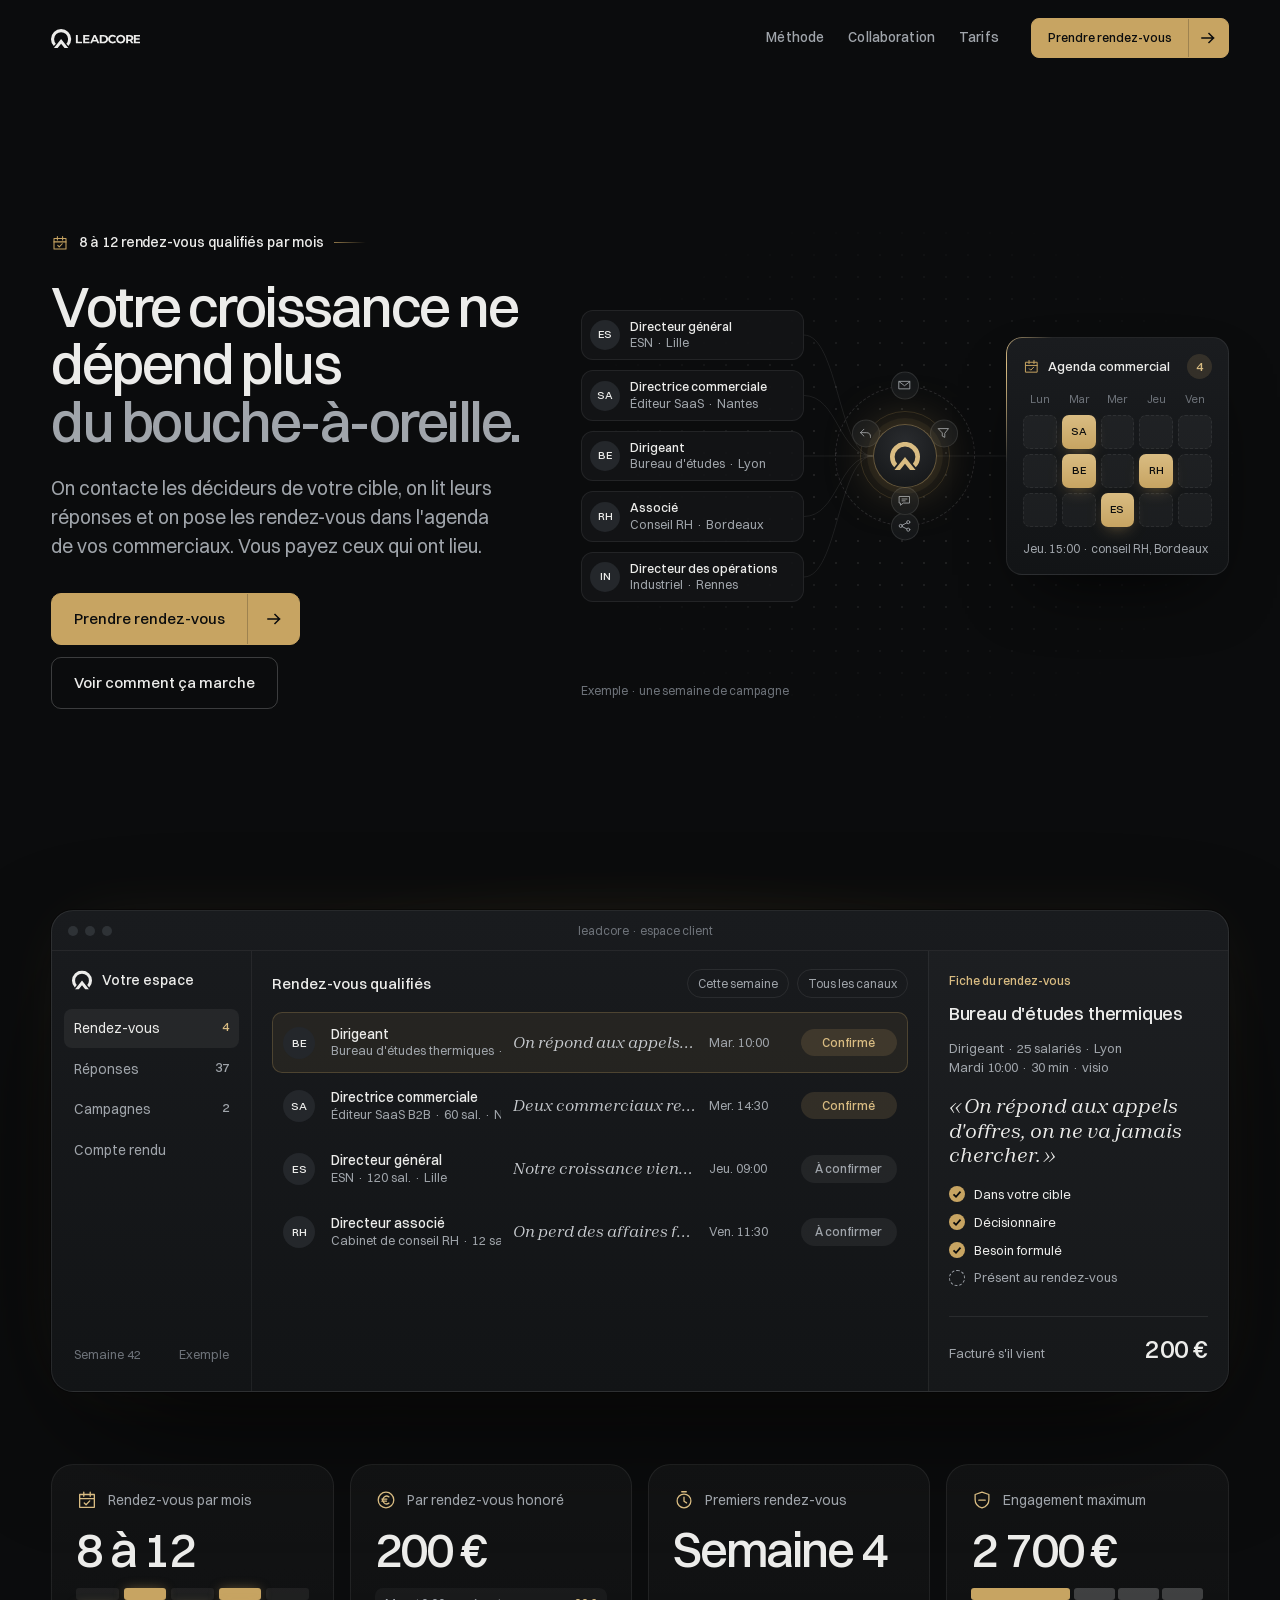
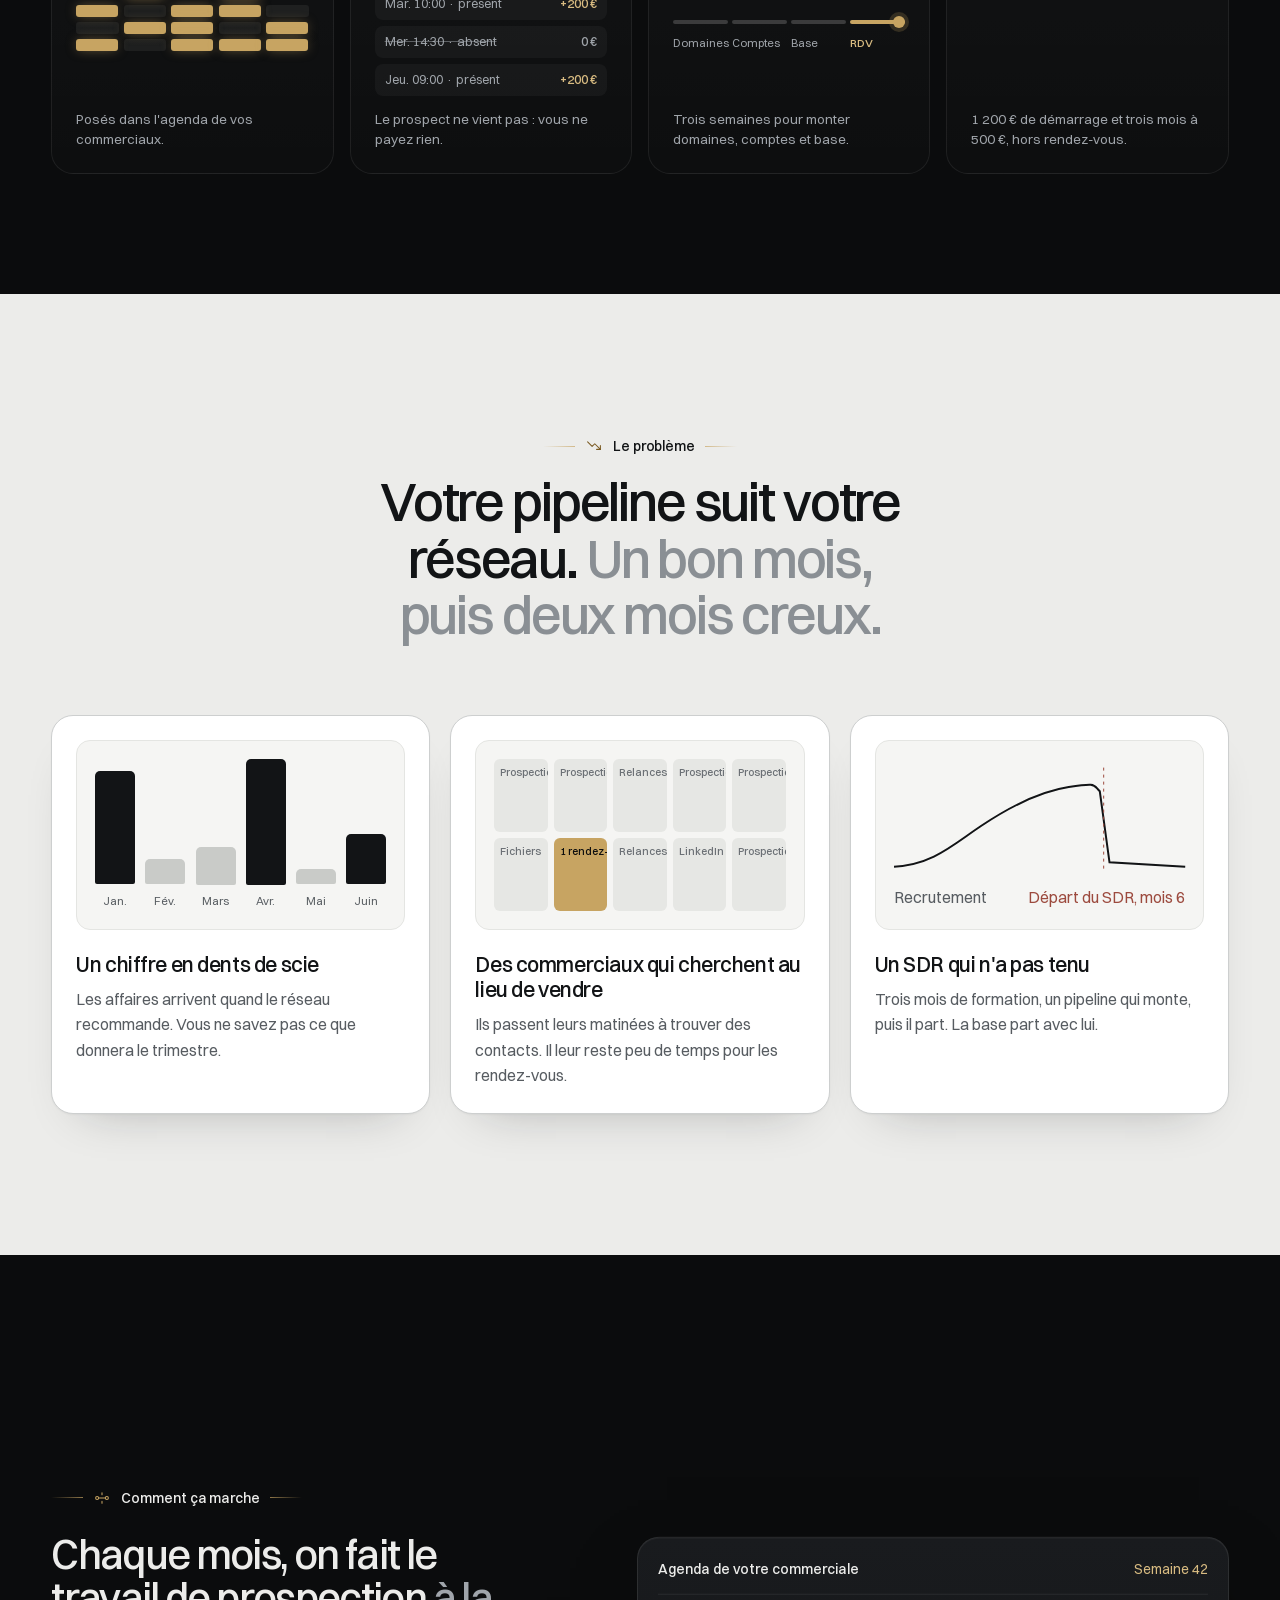
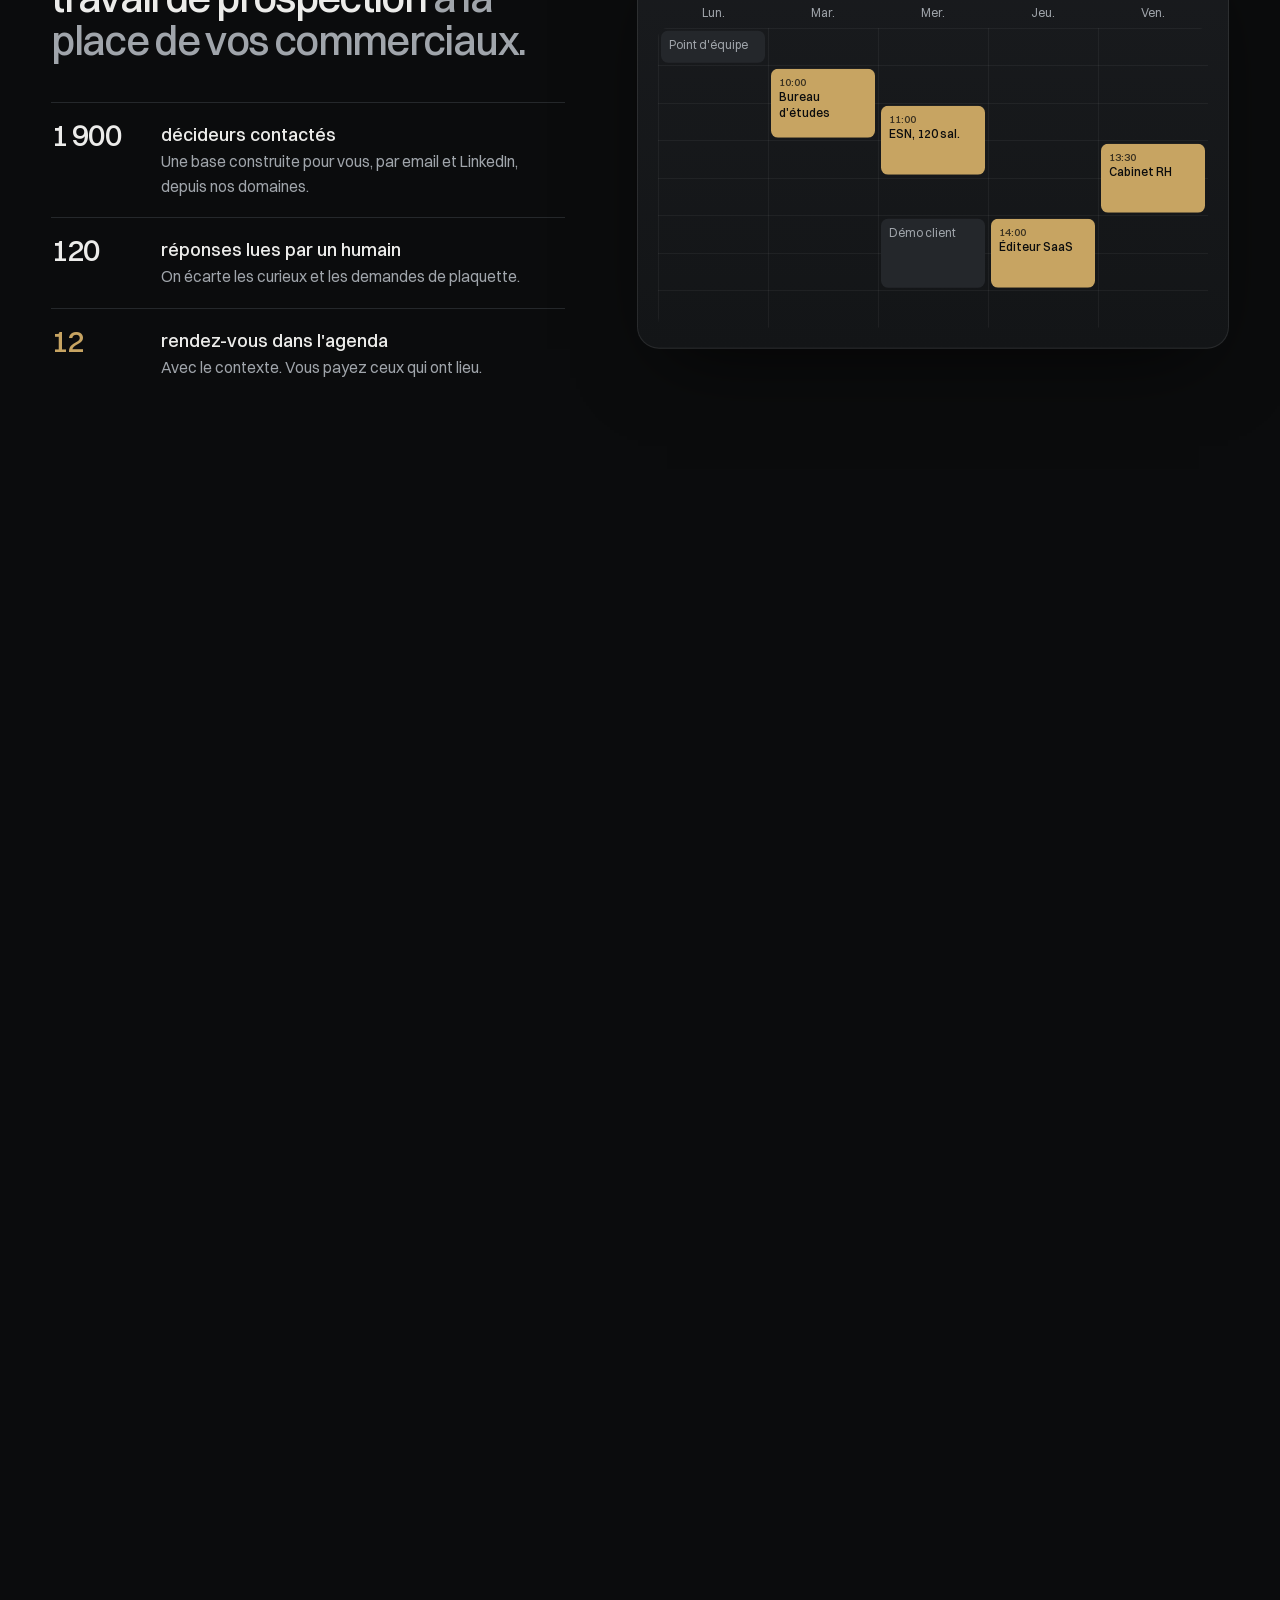
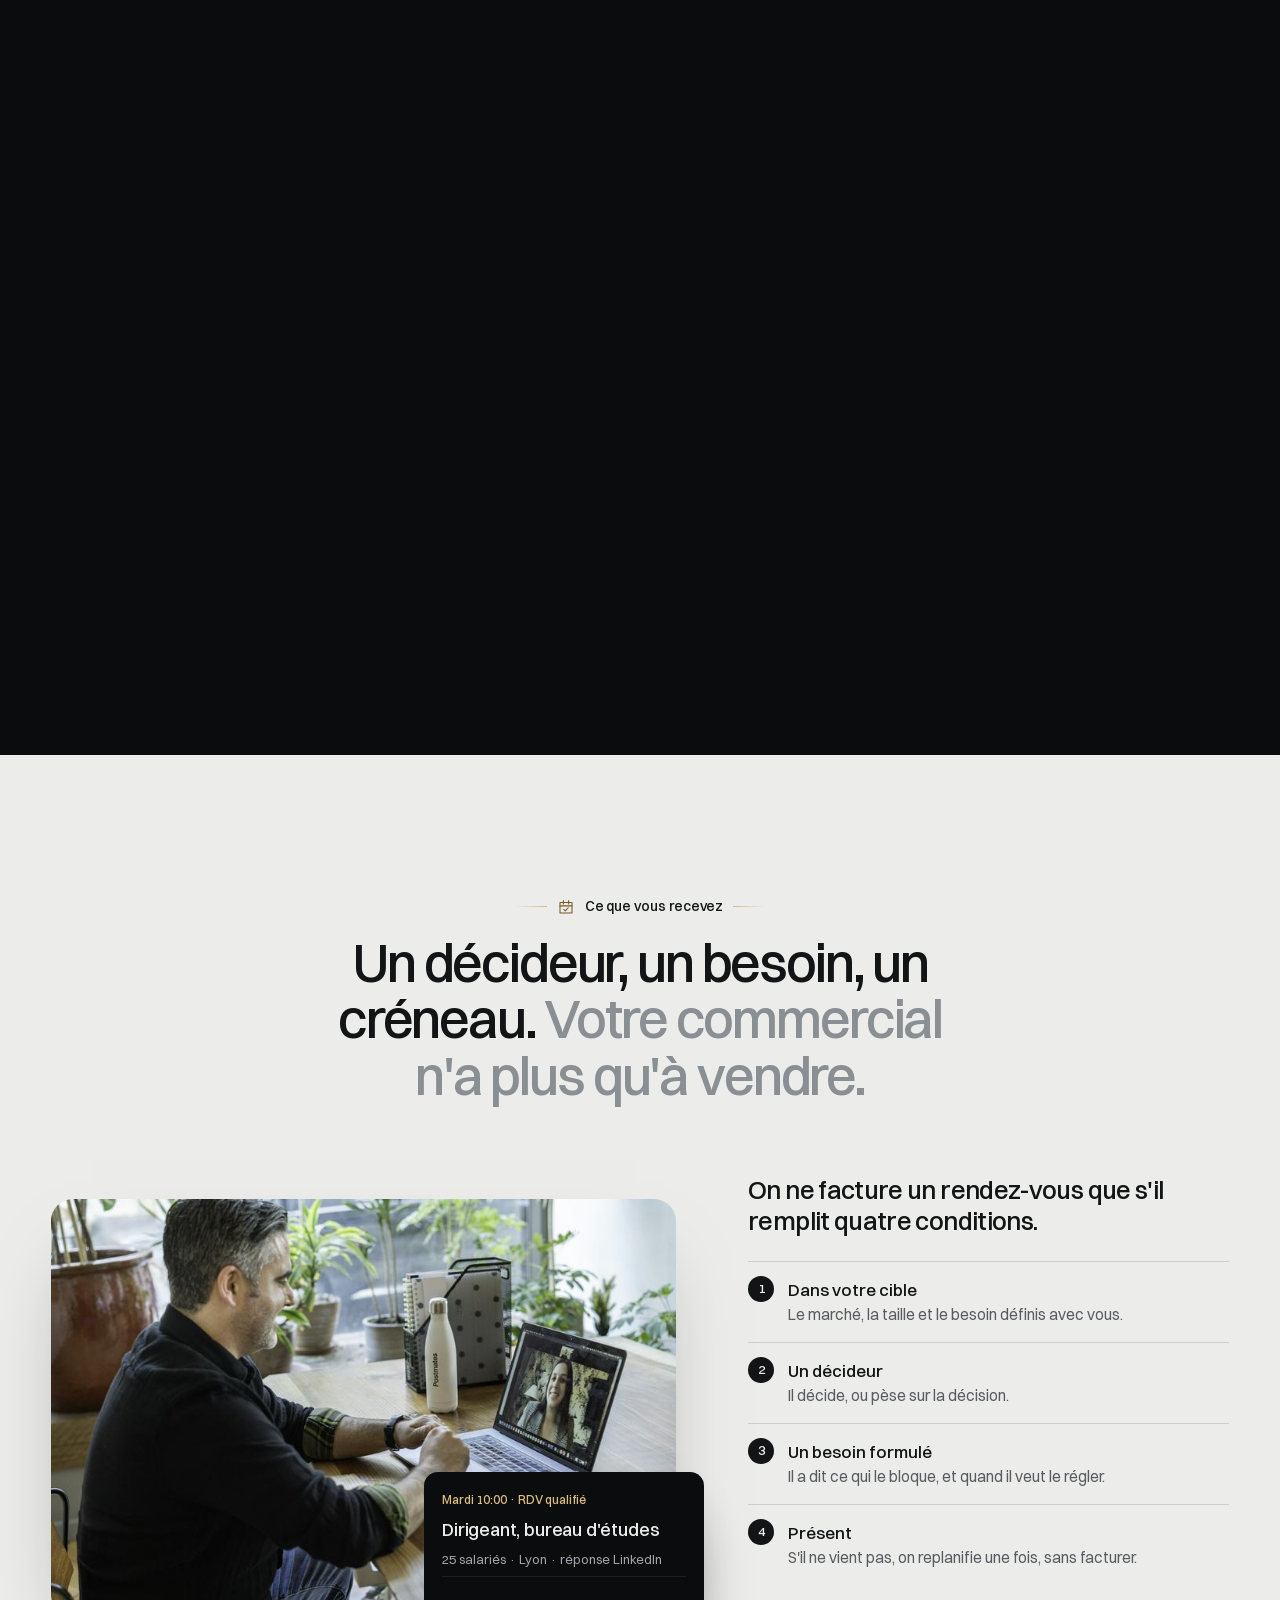
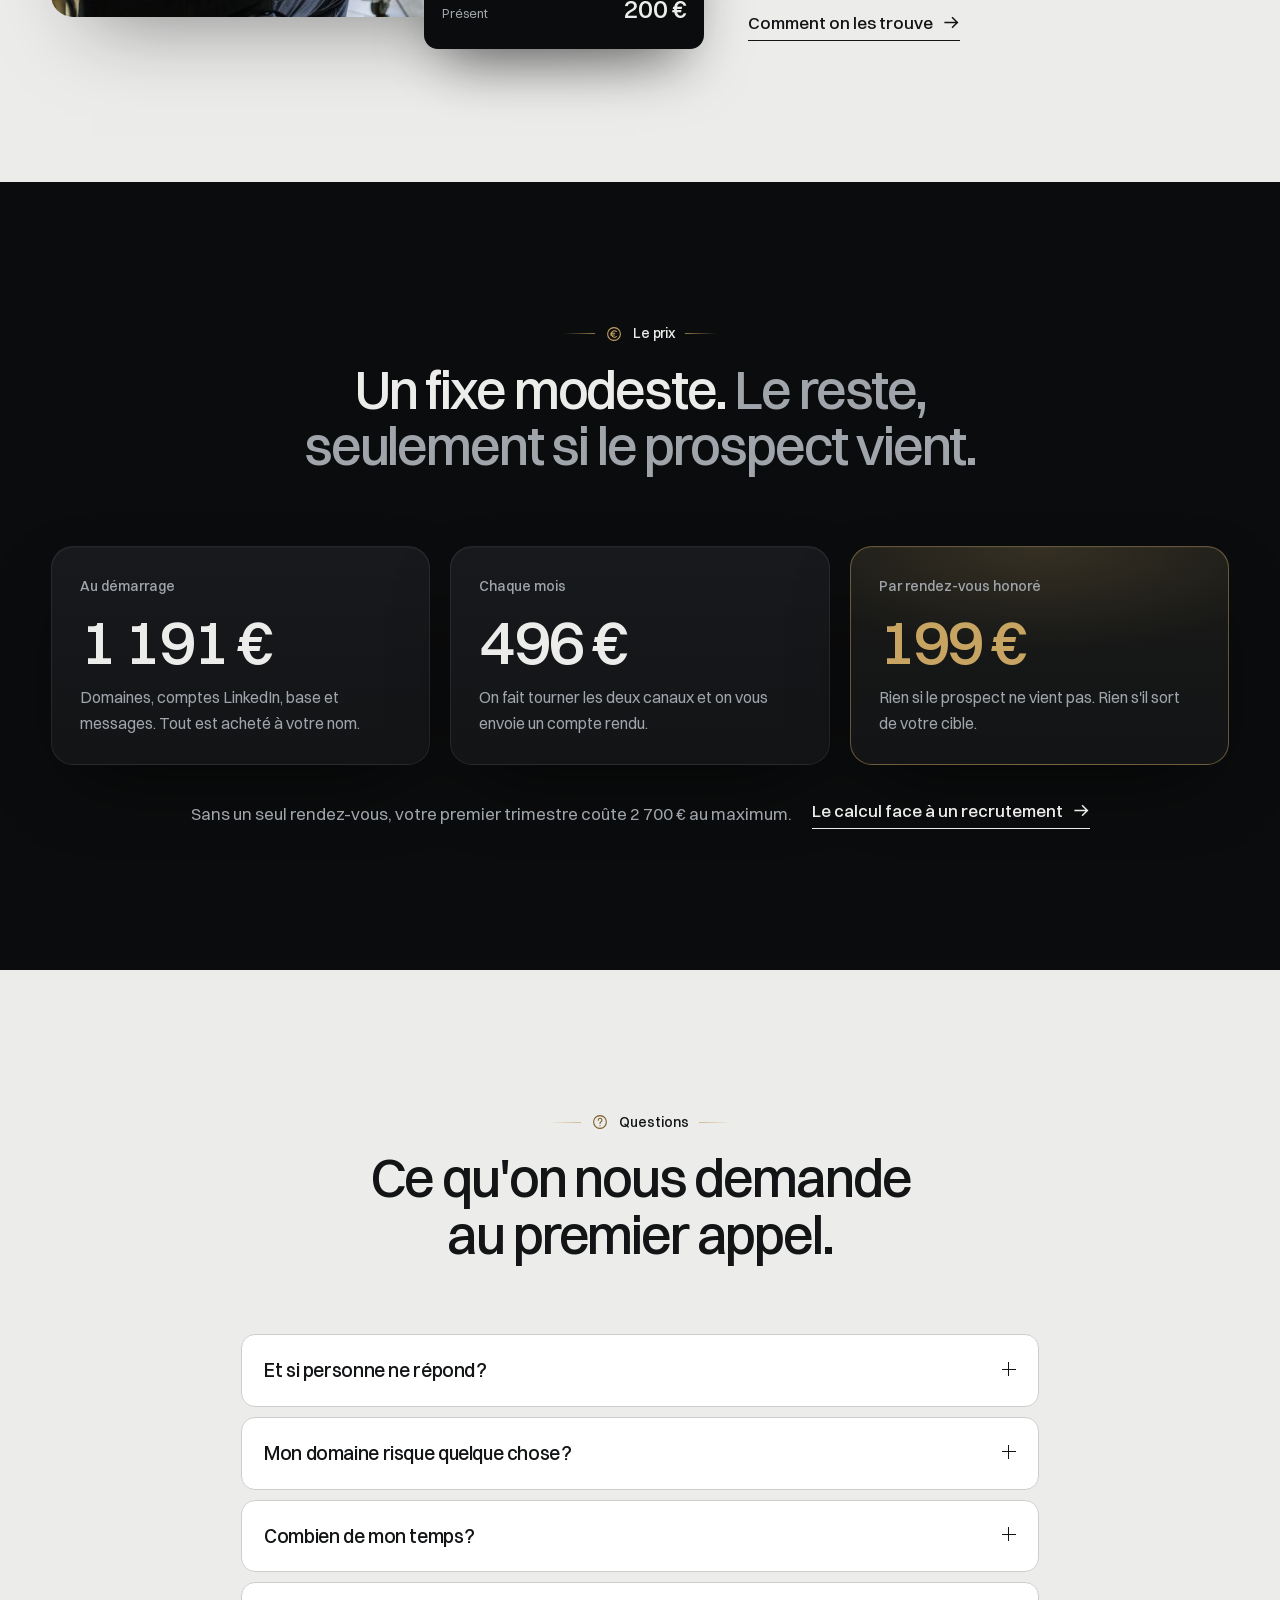
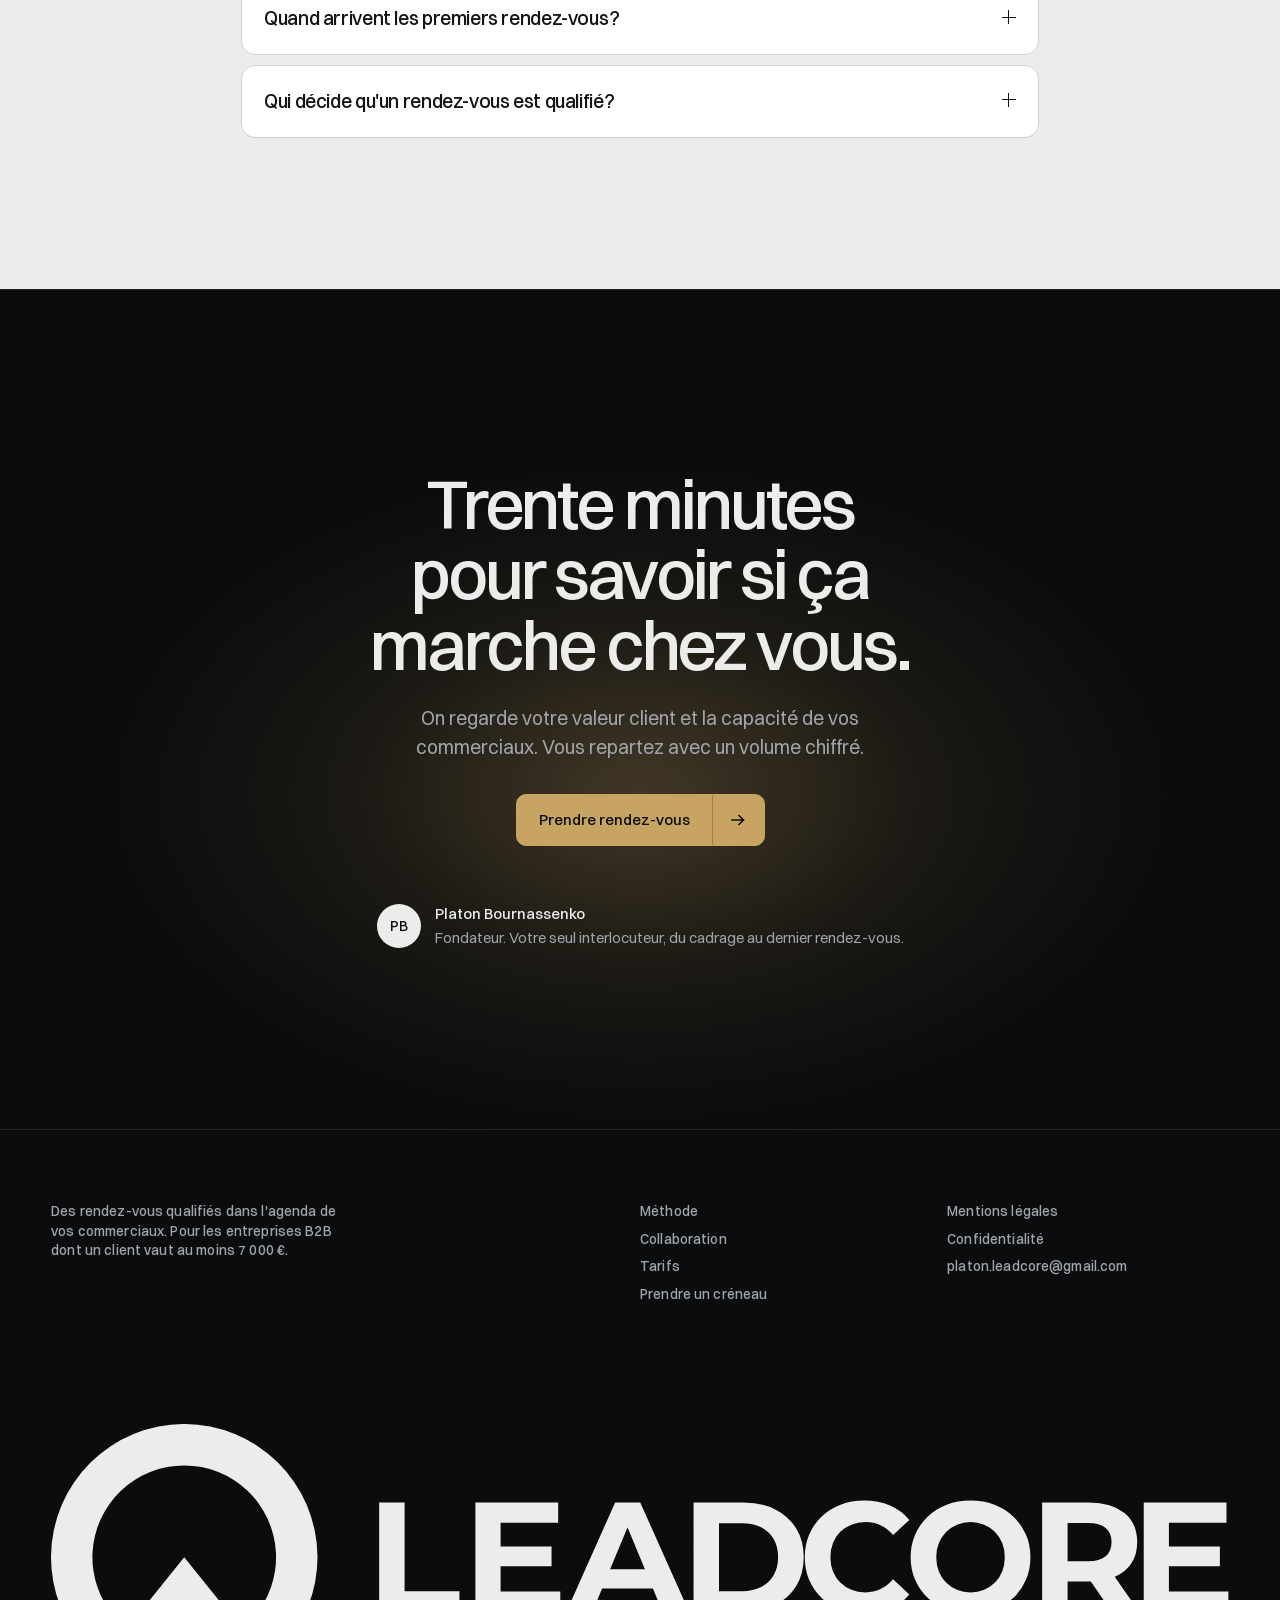
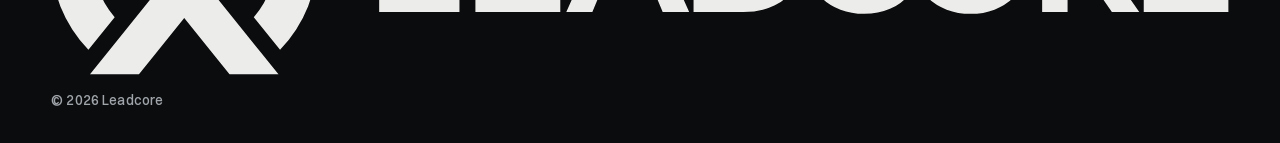
==== commit dc32ac1d: "site : héros animé à gauche, pictogrammes partout, chiffres clés animés Le héros cale le texte à gau" ====
--- a/site/index.html
+++ b/site/index.html
@@ -21,222 +21,294 @@
 <link rel="apple-touch-icon" href="assets/icon-180.png">
 <link rel="preload" as="font" type="font/woff2" href="assets/fonts/switzer-300-c345686e.woff2" crossorigin>
 <link rel="preload" as="font" type="font/woff2" href="assets/fonts/switzer-400-ddd95955.woff2" crossorigin>
-<link rel="stylesheet" href="assets/brand.css?v=20261013">
-<link rel="stylesheet" href="assets/site.css?v=20261013">
+<link rel="stylesheet" href="assets/brand.css?v=20261013f">
+<link rel="stylesheet" href="assets/site.css?v=20261013f">
 <script>document.documentElement.classList.add("js")</script>
 </head>
-<body>
+<body class="p-index">
 <a class="skip" href="#main">Aller au contenu</a>
 
 <header class="hdr" id="hdr">
   <div class="wrap">
-    <a class="hdr-logo" href="./" aria-label="Leadcore, accueil"><svg viewBox="0 0 1020.88 217.2" aria-hidden="true"><use href="assets/sprite.svg#lockup"/></svg></a>
+    <a class="hdr-logo" href="./" aria-label="Leadcore, accueil"><svg viewBox="0 0 1020.88 217.2" aria-hidden="true"><use href="assets/sprite.svg?v=20261013f#lockup"/></svg></a>
     <nav class="hdr-nav xs" aria-label="Navigation principale">
       <a href="methode.html">Méthode</a><a href="collaboration.html">Collaboration</a><a href="tarifs.html">Tarifs</a>
     </nav>
-    <a class="btn or sm" href="rendez-vous.html"><span class="t">Prendre rendez-vous</span><span class="c" aria-hidden="true"><svg class="ar"><use href="assets/sprite.svg#ar"/></svg><svg class="ar"><use href="assets/sprite.svg#ar"/></svg></span></a>
+    <a class="btn or sm" href="rendez-vous.html"><span class="t">Prendre rendez-vous</span><span class="c" aria-hidden="true"><svg class="ar"><use href="assets/sprite.svg?v=20261013f#ar"/></svg><svg class="ar"><use href="assets/sprite.svg?v=20261013f#ar"/></svg></span></a>
   </div>
 </header>
 
 <main id="main">
 
 <!-- ══════ HÉROS ══════ -->
-<section class="hero" aria-labelledby="t-hero">
-  <div class="hero-field" aria-hidden="true"><canvas id="field"></canvas></div>
-  <div class="wrap hero-in">
-    <p class="xs dim hero-kicker load" style="--d:0">Prospection B2B par email et LinkedIn</p>
-    <h1 id="t-hero" class="hero-t">
-      <span class="ln"><span class="load" style="--d:1">Huit à douze rendez-vous</span></span>
-      <span class="ln"><span class="load" style="--d:2">qualifiés par mois.</span></span>
-      <span class="ln dim"><span class="load" style="--d:3">Payés s'ils ont lieu.</span></span>
-    </h1>
-    <div class="hero-row">
-      <p class="lede dim load" style="--d:5">Nous construisons la base, nous écrivons aux prospects, nous lisons leurs réponses. Votre commercial reçoit un décideur de votre cible, avec un besoin formulé, à l'heure prévue.</p>
-      <div class="hero-cta load" style="--d:6">
-        <a class="btn or" href="rendez-vous.html"><span class="t">Prendre rendez-vous</span><span class="c" aria-hidden="true"><svg class="ar"><use href="assets/sprite.svg#ar"/></svg><svg class="ar"><use href="assets/sprite.svg#ar"/></svg></span></a>
-        <a class="lien" href="#transmutation">Voir comment <svg class="ar"><use href="assets/sprite.svg#ar"/></svg></a>
-      </div>
-      <div class="hero-cap xs load" style="--d:7" aria-hidden="true">
-        <span class="dim">Exemple de rendez-vous qualifié</span>
-        <b id="capA">Mardi 10:00 — email, 3ᵉ touche</b>
-        <span id="capB">Dirigeant, bureau d'études thermiques, 25 salariés, Lyon</span>
-      </div>
-    </div>
-    <dl class="faits xs load" style="--d:8">
-      <div><dt class="dim">Pour qui</dt><dd>Un client vaut au moins 7&nbsp;000&nbsp;€</dd></div>
-      <div><dt class="dim">Engagement maximum</dt><dd>2&nbsp;700&nbsp;€ le premier trimestre</dd></div>
-      <div><dt class="dim">Canaux</dt><dd>Email et LinkedIn, en parallèle</dd></div>
-      <div><dt class="dim">Ce qui vous reste</dt><dd>Base, domaines et comptes à votre nom</dd></div>
-    </dl>
-  </div>
-</section>
-
-<!-- ══════ TRANSMUTATION : séquence épinglée ══════ -->
-<section class="tm" id="transmutation" aria-labelledby="t-tm">
-  <div class="tm-stage">
-    <canvas class="tm-canvas" id="tmCanvas" aria-hidden="true"></canvas>
-    <div class="wrap tm-in">
-      <h2 id="t-tm" class="xs dim tm-kicker">Chaque mois, pour chaque client</h2>
-      <div class="tm-steps">
-        <article class="tm-step" data-step="0">
-          <p class="tm-n num">1&nbsp;900</p>
-          <h3 class="tm-h">contacts dans votre cible.</h3>
-          <p class="tm-p dim">Une base construite ligne à ligne, vos exclusions retirées, chaque adresse vérifiée. Jamais achetée au kilo&#8239;: une liste achetée brûle vos domaines en trois semaines.</p>
-        </article>
-        <article class="tm-step" data-step="1">
-          <p class="tm-n num">120</p>
-          <h3 class="tm-h">réponses, lues par un humain.</h3>
-          <p class="tm-p dim">Email et LinkedIn partent en parallèle sur les mêmes prospects. Un dirigeant qui ne lit pas ses emails répond souvent sur LinkedIn. Aucune réponse ne vous parvient sans avoir été lue.</p>
-        </article>
-        <article class="tm-step" data-step="2">
-          <p class="tm-n num or-t">12</p>
-          <h3 class="tm-h">rendez-vous honorés.</h3>
-          <p class="tm-p dim">Les seuls que vous payez. Dans votre cible, un décisionnaire, un besoin formulé, présent à l'heure. Les quatre, ou la ligne ne s'écrit pas.</p>
-        </article>
-      </div>
-      <ol class="tm-prog xs" aria-hidden="true"><li>Contacts</li><li>Réponses</li><li>Rendez-vous</li></ol>
-    </div>
-  </div>
-</section>
-
-<!-- ══════ LE LIVRABLE ══════ -->
-<section class="ch clair" id="livrable" aria-labelledby="t-liv">
-  <div class="wrap">
-    <div class="ix xs"><span>Ce que vous recevez</span></div>
-    <div class="bd">
-      <h2 id="t-liv" class="h-sec rise">Ce que votre commercial ouvre le matin.</h2>
-      <div class="liv">
-        <article class="fiche rise" id="fiche" aria-label="Exemple de fiche de rendez-vous qualifié">
-          <header class="fiche-h xs"><span>Rendez-vous qualifié</span><span class="dim">Exemple</span></header>
-          <dl class="fiche-dl xs">
-            <div><dt class="dim">Entreprise</dt><dd>Éditeur de logiciels, 40 salariés, Île-de-France</dd></div>
-            <div><dt class="dim">Interlocutrice</dt><dd>Directrice des opérations</dd></div>
-            <div><dt class="dim">Origine</dt><dd>Réponse LinkedIn, 2ᵉ touche</dd></div>
-            <div><dt class="dim">Créneau</dt><dd class="num">Jeudi 10:00, 30 min, visio</dd></div>
-          </dl>
-          <blockquote class="fiche-q voix">«&#8239;On a arrêté notre prospection interne en janvier. Personne pour traiter les réponses.&#8239;»</blockquote>
-          <ul class="fiche-ok xs">
-            <li><svg viewBox="0 0 16 16" aria-hidden="true"><path d="M2.5 8.5 6.2 12 13.5 4" pathLength="1"/></svg>Dans la cible définie avec vous</li>
-            <li><svg viewBox="0 0 16 16" aria-hidden="true"><path d="M2.5 8.5 6.2 12 13.5 4" pathLength="1"/></svg>Décisionnaire sur le sujet</li>
-            <li><svg viewBox="0 0 16 16" aria-hidden="true"><path d="M2.5 8.5 6.2 12 13.5 4" pathLength="1"/></svg>Besoin exprimé, échéance au quatrième trimestre</li>
-            <li><svg viewBox="0 0 16 16" aria-hidden="true"><path d="M2.5 8.5 6.2 12 13.5 4" pathLength="1"/></svg>Présente au rendez-vous</li>
+<section class="h3ro" aria-labelledby="t-hero">
+  <div class="wrap h3ro-g">
+    <div class="h3ro-in">
+      <p class="pill load" style="--d:0"><svg class="pic" aria-hidden="true"><use href="assets/sprite.svg?v=20261013f#i-cal"/></svg>8 à 12 rendez-vous qualifiés par mois</p>
+      <h1 id="t-hero" class="h3ro-t">
+        <span class="ln"><span class="load" style="--d:1">Votre croissance ne dépend plus</span></span>
+        <span class="ln dim"><span class="load" style="--d:2">du bouche-à-oreille.</span></span>
+      </h1>
+      <p class="h3ro-s load" style="--d:4">On contacte les décideurs de votre cible, on lit leurs réponses et on pose les rendez-vous dans l'agenda de vos commerciaux. Vous payez ceux qui ont lieu.</p>
+      <div class="h3ro-cta load" style="--d:5">
+        <a class="btn or" href="rendez-vous.html"><span class="t">Prendre rendez-vous</span><span class="c" aria-hidden="true"><svg class="ar"><use href="assets/sprite.svg?v=20261013f#ar"/></svg><svg class="ar"><use href="assets/sprite.svg?v=20261013f#ar"/></svg></span></a>
+        <a class="btn ghost" href="#comment"><span class="t">Voir comment ça marche</span></a>
+      </div>
+    </div>
+
+    <figure class="beam load" style="--d:3" id="beam" aria-label="Schéma animé : les réponses de vos prospects arrivent chez Leadcore, qui ne transmet que les rendez-vous qualifiés à l'agenda de vos commerciaux.">
+      <svg class="beam-svg" aria-hidden="true"></svg>
+      <ul class="bm-pros" aria-hidden="true"><li><span class="av">ES</span><span class="who"><b>Directeur général</b>ESN · Lille</span></li><li><span class="av">SA</span><span class="who"><b>Directrice commerciale</b>Éditeur SaaS · Nantes</span></li><li><span class="av">BE</span><span class="who"><b>Dirigeant</b>Bureau d'études · Lyon</span></li><li><span class="av">RH</span><span class="who"><b>Associé</b>Conseil RH · Bordeaux</span></li><li><span class="av">IN</span><span class="who"><b>Directeur des opérations</b>Industriel · Rennes</span></li></ul>
+      <div class="bm-coeur" aria-hidden="true">
+        <div class="bm-orb o1"><span><svg class="pic" aria-hidden="true"><use href="assets/sprite.svg?v=20261013f#i-mail"/></svg></span><span><svg class="pic" aria-hidden="true"><use href="assets/sprite.svg?v=20261013f#i-reseau"/></svg></span></div>
+        <div class="bm-orb o2"><span><svg class="pic" aria-hidden="true"><use href="assets/sprite.svg?v=20261013f#i-filtre"/></svg></span><span><svg class="pic" aria-hidden="true"><use href="assets/sprite.svg?v=20261013f#i-bulle"/></svg></span><span><svg class="pic" aria-hidden="true"><use href="assets/sprite.svg?v=20261013f#i-rep"/></svg></span></div>
+        <div class="bm-noyau"><svg viewBox="0 0 231 217.2"><use href="assets/sprite.svg?v=20261013f#mark"/></svg></div>
+      </div>
+      <div class="bm-agenda" aria-hidden="true">
+        <p class="bm-ah"><svg class="pic" aria-hidden="true"><use href="assets/sprite.svg?v=20261013f#i-cal"/></svg><span>Agenda commercial</span><b class="num" id="bmN">4</b></p>
+        <div class="bm-j"><span>Lun</span><span>Mar</span><span>Mer</span><span>Jeu</span><span>Ven</span></div>
+        <div class="bm-g" id="bmG"><i></i><i class="on">SA</i><i></i><i></i><i></i><i></i><i class="on">BE</i><i></i><i class="on">RH</i><i></i><i></i><i></i><i class="on">ES</i><i></i><i></i></div>
+        <p class="bm-tag" id="bmT">Jeu. 15:00 · conseil RH, Bordeaux</p>
+      </div>
+      <figcaption>Exemple · une semaine de campagne</figcaption>
+    </figure>
+  </div>
+  <div class="wrap scene load" style="--d:6">
+    <div class="halo" aria-hidden="true"></div>
+    <figure class="app" id="app" aria-label="Exemple d'interface : la liste des rendez-vous qualifiés de la semaine et la fiche de l'un d'eux.">
+      <div class="app-bar" aria-hidden="true"><i></i><i></i><i></i><span>leadcore · espace client</span></div>
+      <div class="app-in">
+        <nav class="app-nav" aria-hidden="true">
+          <p class="app-logo"><svg viewBox="0 0 231 217.2"><use href="assets/sprite.svg?v=20261013f#mark"/></svg>Votre espace</p>
+          <a class="on">Rendez-vous <b id="appN">4</b></a>
+          <a>Réponses <b>37</b></a>
+          <a>Campagnes <b>2</b></a>
+          <a>Compte rendu</a>
+          <p class="app-sem">Semaine 42<span>Exemple</span></p>
+        </nav>
+        <div class="app-main">
+          <div class="app-h"><b>Rendez-vous qualifiés</b><span class="chip">Cette semaine</span><span class="chip">Tous les canaux</span></div>
+          <ol class="app-l" id="appL">
+            <li class="sel" data-t="Bureau d'études thermiques" data-m="Dirigeant · 25 salariés · Lyon&lt;br&gt;Mardi 10:00 · 30 min · visio" data-q="On répond aux appels d'offres, on ne va jamais chercher."><span class="av">BE</span><span class="who"><b>Dirigeant</b>Bureau d'études thermiques · 25 sal. · Lyon</span><q>On répond aux appels d'offres, on ne va jamais chercher.</q><span class="when">Mar. 10:00</span><span class="st ok">Confirmé</span></li>
+            <li data-t="Éditeur SaaS B2B" data-m="Directrice commerciale · 60 salariés · Nantes&lt;br&gt;Mercredi 14:30 · 30 min · visio" data-q="Deux commerciaux recrutés, pas assez de rendez-vous à leur donner."><span class="av">SA</span><span class="who"><b>Directrice commerciale</b>Éditeur SaaS B2B · 60 sal. · Nantes</span><q>Deux commerciaux recrutés, pas assez de rendez-vous.</q><span class="when">Mer. 14:30</span><span class="st ok">Confirmé</span></li>
+            <li data-t="ESN" data-m="Directeur général · 120 salariés · Lille&lt;br&gt;Jeudi 09:00 · 30 min · visio" data-q="Notre croissance vient du bouche-à-oreille, elle plafonne."><span class="av">ES</span><span class="who"><b>Directeur général</b>ESN · 120 sal. · Lille</span><q>Notre croissance vient du bouche-à-oreille, elle plafonne.</q><span class="when">Jeu. 09:00</span><span class="st">À confirmer</span></li>
+            <li data-t="Cabinet de conseil RH" data-m="Directeur associé · 12 salariés · Bordeaux&lt;br&gt;Vendredi 11:30 · 30 min · visio" data-q="On perd des affaires faute d'être consultés en amont."><span class="av">RH</span><span class="who"><b>Directeur associé</b>Cabinet de conseil RH · 12 sal. · Bordeaux</span><q>On perd des affaires faute d'être consultés en amont.</q><span class="when">Ven. 11:30</span><span class="st">À confirmer</span></li>
+          </ol>
+        </div>
+        <aside class="app-fiche">
+          <p class="af-k">Fiche du rendez-vous</p>
+          <p class="af-t">Bureau d'études thermiques</p>
+          <p class="af-m">Dirigeant · 25 salariés · Lyon<br>Mardi 10:00 · 30 min · visio</p>
+          <blockquote>«&#8239;On répond aux appels d'offres, on ne va jamais chercher.&#8239;»</blockquote>
+          <ul class="af-ok">
+            <li>Dans votre cible</li><li>Décisionnaire</li><li>Besoin formulé</li><li class="att">Présent au rendez-vous</li>
           </ul>
-          <footer class="fiche-f"><span class="xs dim">Montant facturé</span><b class="num">200&nbsp;€</b></footer>
-        </article>
-        <div class="semaine rise">
-          <p class="xs dim semaine-h">Une semaine, exemple de format</p>
-          <ol class="reg xs" id="reg">
-            <li><span class="num">Mar. 10:00</span><span><b>Dirigeant</b>Bureau d'études thermiques, 25 sal., Lyon</span><q class="voix">On répond aux appels d'offres, on ne va jamais chercher.</q></li>
-            <li><span class="num">Mer. 14:30</span><span><b>Directrice commerciale</b>Éditeur SaaS B2B, 60 sal., Nantes</span><q class="voix">Deux commerciaux recrutés, pas assez de rendez-vous à leur donner.</q></li>
-            <li><span class="num">Jeu. 09:00</span><span><b>Directeur général</b>ESN, 120 sal., Lille</span><q class="voix">Notre croissance vient du bouche-à-oreille, elle plafonne.</q></li>
-            <li><span class="num">Ven. 11:30</span><span><b>Directeur associé</b>Cabinet de conseil RH, 12 sal., Bordeaux</span><q class="voix">On perd des affaires faute d'être consultés en amont.</q></li>
-          </ol>
-          <p class="xs dim">Chaque rendez-vous dure trente minutes et part dans l'agenda de votre commercial avec ce contexte.</p>
-        </div>
+          <p class="af-p"><span>Facturé s'il vient</span><b>200&nbsp;€</b></p>
+        </aside>
+      </div>
+      <div class="toast" id="toast" aria-hidden="true"><i></i><span><b>Nouveau rendez-vous qualifié</b><span id="toastT">Mardi 10:00 · bureau d'études, Lyon</span></span></div>
+    </figure>
+  </div>
+
+  <div class="wrap">
+    <div class="chiffres" id="chiffres">
+      <article class="cf cf-cal">
+        <p class="cf-k"><svg class="pic"><use href="assets/sprite.svg?v=20261013f#i-cal"/></svg>Rendez-vous par mois</p>
+        <p class="cf-n num"><span class="cnt" data-to="8">8</span> à <span class="cnt" data-to="12">12</span></p>
+        <div class="cf-g cal" aria-hidden="true"><i></i><i class="o"></i><i></i><i class="o"></i><i></i><i class="o"></i><i></i><i class="o"></i><i class="o"></i><i></i><i></i><i class="o"></i><i class="o"></i><i></i><i class="o"></i><i class="o"></i><i></i><i class="o"></i><i class="o"></i><i class="o"></i></div>
+        <p class="cf-s">Posés dans l'agenda de vos commerciaux.</p>
+      </article>
+      <article class="cf">
+        <p class="cf-k"><svg class="pic"><use href="assets/sprite.svg?v=20261013f#i-euro"/></svg>Par rendez-vous honoré</p>
+        <p class="cf-n num"><span class="cnt" data-to="200">200</span>&nbsp;€</p>
+        <ul class="cf-g recu" aria-hidden="true">
+          <li><span>Mar. 10:00 · présent</span><b>+200&nbsp;€</b></li>
+          <li class="nul"><span>Mer. 14:30 · absent</span><b>0&nbsp;€</b></li>
+          <li><span>Jeu. 09:00 · présent</span><b>+200&nbsp;€</b></li>
+        </ul>
+        <p class="cf-s">Le prospect ne vient pas : vous ne payez rien.</p>
+      </article>
+      <article class="cf">
+        <p class="cf-k"><svg class="pic"><use href="assets/sprite.svg?v=20261013f#i-temps"/></svg>Premiers rendez-vous</p>
+        <p class="cf-n num">Semaine&nbsp;<span class="cnt" data-to="4">4</span></p>
+        <ol class="cf-g sem" aria-hidden="true"><li>Domaines</li><li>Comptes</li><li>Base</li><li class="o">RDV</li></ol>
+        <p class="cf-s">Trois semaines pour monter domaines, comptes et base.</p>
+      </article>
+      <article class="cf">
+        <p class="cf-k"><svg class="pic"><use href="assets/sprite.svg?v=20261013f#i-plafond"/></svg>Engagement maximum</p>
+        <p class="cf-n num"><span class="cnt" data-to="2700">2&nbsp;700</span>&nbsp;€</p>
+        <div class="cf-g pile" aria-hidden="true"><i style="--w:1200"></i><i style="--w:500"></i><i style="--w:500"></i><i style="--w:500"></i></div>
+        <p class="cf-s">1&nbsp;200&nbsp;€ de démarrage et trois mois à 500&nbsp;€, hors rendez-vous.</p>
+      </article>
+    </div>
+  </div>
+</section>
+
+<!-- ══════ LE PROBLÈME ══════ -->
+<section class="sec clair" id="probleme" aria-labelledby="t-pb">
+  <div class="wrap">
+    <header class="sec-h rise">
+      <p class="pill"><svg class="pic" aria-hidden="true"><use href="assets/sprite.svg?v=20261013f#i-baisse"/></svg>Le problème</p>
+      <h2 id="t-pb" class="sec-t">Votre pipeline suit votre réseau. <span class="dim">Un bon mois, puis deux mois creux.</span></h2>
+    </header>
+    <div class="maux">
+      <article class="mal rise" id="mal1">
+        <div class="mal-v" aria-hidden="true">
+          <div class="barres6"><i style="--v:.9"></i><i style="--v:.2"></i><i style="--v:.3"></i><i style="--v:1"></i><i style="--v:.12"></i><i style="--v:.4"></i></div>
+          <div class="mois"><span>Jan.</span><span>Fév.</span><span>Mars</span><span>Avr.</span><span>Mai</span><span>Juin</span></div>
+        </div>
+        <h3>Un chiffre en dents de scie</h3>
+        <p>Les affaires arrivent quand le réseau recommande. Vous ne savez pas ce que donnera le trimestre.</p>
+      </article>
+      <article class="mal rise" id="mal2">
+        <div class="mal-v" aria-hidden="true">
+          <div class="semaine5">
+            <span class="pr">Prospection</span><span class="pr">Prospection</span><span class="pr">Relances</span><span class="pr">Prospection</span><span class="pr">Prospection</span>
+            <span class="pr">Fichiers</span><span class="rv">1 rendez-vous</span><span class="pr">Relances</span><span class="pr">LinkedIn</span><span class="pr">Prospection</span>
+          </div>
+        </div>
+        <h3>Des commerciaux qui cherchent au lieu de vendre</h3>
+        <p>Ils passent leurs matinées à trouver des contacts. Il leur reste peu de temps pour les rendez-vous.</p>
+      </article>
+      <article class="mal rise" id="mal3">
+        <div class="mal-v" aria-hidden="true">
+          <svg class="courbe" viewBox="0 0 300 110" preserveAspectRatio="none"><path pathLength="1" d="M0 100 C40 98 60 80 90 62 S150 30 180 26 S205 24 212 30 L222 96 L300 100"/><line x1="216" y1="8" x2="216" y2="104"/></svg>
+          <p class="courbe-l"><span>Recrutement</span><span>Départ du SDR, mois 6</span></p>
+        </div>
+        <h3>Un SDR qui n'a pas tenu</h3>
+        <p>Trois mois de formation, un pipeline qui monte, puis il part. La base part avec lui.</p>
+      </article>
+    </div>
+  </div>
+</section>
+
+<!-- ══════ COMMENT ══════ -->
+<section class="cmt" id="comment" aria-labelledby="t-cmt">
+  <div class="cmt-stage">
+    <div class="wrap cmt-in">
+      <div class="cmt-g">
+        <p class="pill"><svg class="pic" aria-hidden="true"><use href="assets/sprite.svg?v=20261013f#i-etapes"/></svg>Comment ça marche</p>
+        <h2 id="t-cmt" class="sec-t">Chaque mois, on fait le travail de prospection <span class="dim">à la place de vos commerciaux.</span></h2>
+        <ol class="cmt-steps" id="cmtSteps">
+          <li data-i="0"><span class="num">1&nbsp;900</span><b>décideurs contactés</b><p>Une base construite pour vous, par email et LinkedIn, depuis nos domaines.</p></li>
+          <li data-i="1"><span class="num">120</span><b>réponses lues par un humain</b><p>On écarte les curieux et les demandes de plaquette.</p></li>
+          <li data-i="2"><span class="num or-t">12</span><b>rendez-vous dans l'agenda</b><p>Avec le contexte. Vous payez ceux qui ont lieu.</p></li>
+        </ol>
+      </div>
+      <div class="cmt-d" aria-hidden="true">
+        <div class="ecran" data-i="0">
+          <p class="ec-h"><b>Base · bureaux d'études, 10 à 50 salariés</b><span class="num" id="cBase">1&nbsp;900 contacts</span></p>
+          <ul class="ec-base">
+            <li><span>Thermibat Ingénierie</span><span>Dirigeant</span><span class="v">Vérifié</span></li>
+            <li><span>Structura Conseil</span><span>Directeur technique</span><span class="v">Vérifié</span></li>
+            <li><span>Hélios Études</span><span>Gérante</span><span class="v">Vérifié</span></li>
+            <li class="x"><span>Votre client actuel</span><span>Exclu</span><span class="v">Retiré</span></li>
+            <li><span>Arcane Fluides</span><span>Dirigeant</span><span class="v">Vérifié</span></li>
+            <li><span>Novaclim Bureau</span><span>Directeur général</span><span class="v">Vérifié</span></li>
+          </ul>
+        </div>
+        <div class="ecran" data-i="1">
+          <p class="ec-h"><b>Réponses à trier</b><span class="num">120 ce mois</span></p>
+          <ul class="ec-rep">
+            <li class="q"><span class="tag">Qualifiée</span><q>Rappelez-moi jeudi, on cherche justement pour le T1.</q><span class="src">LinkedIn</span></li>
+            <li class="n"><span class="tag">Écartée</span><q>Envoyez-moi une plaquette.</q><span class="src">Email</span></li>
+            <li class="q"><span class="tag">Qualifiée</span><q>On a perdu deux appels d'offres ce trimestre. Parlons-en.</q><span class="src">Email</span></li>
+            <li class="n"><span class="tag">Écartée</span><q>Je suis stagiaire, je transmets.</q><span class="src">Email</span></li>
+          </ul>
+        </div>
+        <div class="ecran" data-i="2">
+          <p class="ec-h"><b>Agenda de votre commerciale</b><span class="num">Semaine 42</span></p>
+          <div class="ec-ag">
+            <div class="ec-j"><span>Lun.</span><span>Mar.</span><span>Mer.</span><span>Jeu.</span><span>Ven.</span></div>
+            <div class="ec-g">
+              <i class="ev occ" style="--j:0;--h:0;--l:1">Point d'équipe</i>
+              <i class="ev occ" style="--j:2;--h:5;--l:2">Démo client</i>
+              <i class="ev rdv" style="--j:1;--h:1;--l:2"><b>10:00</b>Bureau d'études</i>
+              <i class="ev rdv" style="--j:2;--h:2;--l:2"><b>11:00</b>ESN, 120 sal.</i>
+              <i class="ev rdv" style="--j:3;--h:5;--l:2"><b>14:00</b>Éditeur SaaS</i>
+              <i class="ev rdv" style="--j:4;--h:3;--l:2"><b>13:30</b>Cabinet RH</i>
+            </div>
+          </div>
+        </div>
+      </div>
+    </div>
+  </div>
+</section>
+
+<!-- ══════ LE RÉSULTAT ══════ -->
+<section class="sec clair" id="resultat" aria-labelledby="t-res">
+  <div class="wrap">
+    <header class="sec-h rise">
+      <p class="pill"><svg class="pic" aria-hidden="true"><use href="assets/sprite.svg?v=20261013f#i-cal"/></svg>Ce que vous recevez</p>
+      <h2 id="t-res" class="sec-t">Un décideur, un besoin, un créneau. <span class="dim">Votre commercial n'a plus qu'à vendre.</span></h2>
+    </header>
+    <div class="res">
+      <figure class="res-ph rise">
+        <img src="assets/img/appel-1600.jpg" srcset="assets/img/appel-800.jpg 800w, assets/img/appel-1600.jpg 1600w" sizes="(max-width:900px) 100vw, 60vw" width="1600" height="1067" loading="lazy" alt="Un commercial en visio avec une prospecte, depuis son bureau.">
+        <div class="res-carte">
+          <p class="af-k">Mardi 10:00 · RDV qualifié</p>
+          <p class="af-t">Dirigeant, bureau d'études</p>
+          <p class="af-m">25 salariés · Lyon · réponse LinkedIn</p>
+          <p class="af-p"><span>Présent</span><b>200&nbsp;€</b></p>
+        </div>
+      </figure>
+      <div class="res-c rise">
+        <h3>On ne facture un rendez-vous que s'il remplit quatre conditions.</h3>
+        <ol class="conds">
+          <li><b>Dans votre cible</b><span>Le marché, la taille et le besoin définis avec vous.</span></li>
+          <li><b>Un décideur</b><span>Il décide, ou pèse sur la décision.</span></li>
+          <li><b>Un besoin formulé</b><span>Il a dit ce qui le bloque, et quand il veut le régler.</span></li>
+          <li><b>Présent</b><span>S'il ne vient pas, on replanifie une fois, sans facturer.</span></li>
+        </ol>
+        <a class="lien" href="methode.html">Comment on les trouve <svg class="ar" aria-hidden="true"><use href="assets/sprite.svg?v=20261013f#ar"/></svg></a>
       </div>
     </div>
   </div>
 </section>
 
 <!-- ══════ PRIX ══════ -->
-<section class="ch" id="prix" aria-labelledby="t-prix">
-  <div class="wrap">
-    <div class="ix xs"><span>Ce que ça coûte</span></div>
-    <div class="bd">
-      <h2 id="t-prix" class="h-sec rise">Trois montants. Aucun autre.</h2>
-      <ol class="prix">
-        <li class="rise"><span class="xs dim">Une fois, au démarrage</span><b class="num"><span class="cnt" data-to="1200">1&nbsp;200</span>&nbsp;€</b><p class="dim">Domaines, boîtes d'envoi, comptes LinkedIn, base et séquences. Tout est acheté à votre nom et vous reste.</p></li>
-        <li class="rise"><span class="xs dim">Chaque mois</span><b class="num"><span class="cnt" data-to="500">500</span>&nbsp;€</b><p class="dim">Comptes maintenus, base renouvelée, segments arbitrés chaque semaine, compte rendu mensuel.</p></li>
-        <li class="rise"><span class="xs dim">Par rendez-vous honoré</span><b class="num or-t"><span class="cnt" data-to="200">200</span>&nbsp;€</b><p class="dim">Seulement s'il remplit les quatre conditions de votre contrat. Un prospect absent est reprogrammé une fois, et facturé seulement s'il vient.</p></li>
-      </ol>
-      <div class="prix-pied rise">
-        <p class="lede">Sur un trimestre sans un seul rendez-vous, vous payez <b class="num">2&nbsp;700&nbsp;€</b>. C'est votre engagement maximum, connu à la signature.</p>
-        <a class="lien" href="tarifs.html">L'addition d'un trimestre, ligne par ligne <svg class="ar"><use href="assets/sprite.svg#ar"/></svg></a>
-      </div>
-    </div>
-  </div>
-</section>
-
-<!-- ══════ CE QU'ON OPÈRE ══════ -->
-<section class="ch clair" id="operations" aria-labelledby="t-op">
-  <div class="wrap">
-    <div class="ix xs"><span>Ce qu'on opère</span></div>
-    <div class="bd">
-      <h2 id="t-op" class="h-sec rise">Quatre choses qui tournent pendant que vous vendez.</h2>
-      <div class="ops">
-        <article class="rise">
-          <svg class="pict" viewBox="0 0 48 48" aria-hidden="true"><path pathLength="1" d="M6 10h36M6 19h36M6 28h36M6 37h22"/></svg>
-          <h3>La base</h3>
-          <p class="dim">Construite ligne par ligne dans votre cible, vos exclusions retirées, chaque adresse vérifiée.</p>
-        </article>
-        <article class="rise">
-          <svg class="pict" viewBox="0 0 48 48" aria-hidden="true"><path pathLength="1" d="M6 12h36v24H6zM6 12l18 13 18-13"/></svg>
-          <h3>L'infrastructure</h3>
-          <p class="dim">Dix boîtes d'envoi sur des domaines achetés pour vous, des comptes LinkedIn dédiés, la réputation surveillée chaque jour.</p>
-        </article>
-        <article class="rise">
-          <svg class="pict" viewBox="0 0 48 48" aria-hidden="true"><path pathLength="1" d="M4 16h26M4 32h26M30 16c8 0 8 16 14 8M30 32c8 0 8-16 14-8"/></svg>
-          <h3>Les deux canaux</h3>
-          <p class="dim">Email et LinkedIn sur les mêmes contacts, en parallèle. Si un domaine tombe, la production ralentit au lieu de s'arrêter.</p>
-        </article>
-        <article class="rise">
-          <svg class="pict" viewBox="0 0 48 48" aria-hidden="true"><path pathLength="1" d="M6 10h36v32H6zM6 18h36M16 5v9M32 5v9"/><circle class="o" pathLength="1" cx="24" cy="30" r="5"/></svg>
-          <h3>L'agenda</h3>
-          <p class="dim">Chaque réponse est lue avant d'arriver chez vous. Vous ne payez que les rendez-vous qui ont lieu.</p>
-        </article>
-      </div>
-      <a class="lien rise" href="methode.html">Le schéma complet et les six filtres <svg class="ar"><use href="assets/sprite.svg#ar"/></svg></a>
-    </div>
-  </div>
-</section>
-
-<!-- ══════ CE QUE VOUS Y GAGNEZ ══════ -->
-<section class="ch" id="gains" aria-labelledby="t-gains">
-  <div class="wrap">
-    <div class="ix xs"><span>Face à un recrutement</span></div>
-    <div class="bd">
-      <h2 id="t-gains" class="h-sec rise">Ce qu'un commercial de plus ne vous donne pas.</h2>
-      <dl class="gains">
-        <div class="rise"><dt class="xs dim">Un agenda prévisible</dt><dd><b class="num">8 à 12</b><span class="dim">rendez-vous par mois. Vous planifiez sur un volume connu, pas sur l'espoir qu'un prospect rappelle.</span></dd></div>
-        <div class="rise"><dt class="xs dim">Un risque borné</dt><dd><b class="num">500&nbsp;€</b><span class="dim">d'engagement fixe par mois. Le reste dépend de rendez-vous qui ont réellement eu lieu.</span></dd></div>
-        <div class="rise"><dt class="xs dim">Aucune embauche</dt><dd><b class="num">0</b><span class="dim">personne à recruter, former, équiper, encadrer, ni à remplacer six mois plus tard.</span></dd></div>
-        <div class="rise"><dt class="xs dim">Une réponse datée</dt><dd><b class="num">90&nbsp;jours</b><span class="dim">Au bout du trimestre, vous savez. La base et les domaines vous restent.</span></dd></div>
-      </dl>
-      <div class="temps rise">
-        <p class="lede">Ce que la prestation vous prend&#8239;: trois heures et demie le premier mois, puis trente minutes par semaine.</p>
-        <a class="lien" href="collaboration.html">Les quatre premières semaines <svg class="ar"><use href="assets/sprite.svg#ar"/></svg></a>
-      </div>
-    </div>
-  </div>
-</section>
-
-<!-- ══════ FONDATEUR ══════ -->
-<section class="ch clair" id="equipe" aria-labelledby="t-eq">
-  <div class="wrap">
-    <div class="ix xs"><span>Qui vous parle</span></div>
-    <div class="bd">
-      <div class="fond">
-        <!-- Portrait du fondateur : déposer assets/portrait.jpg (carré, 1 200 px, noir et blanc) puis décommenter.
-        <img class="fond-img" src="assets/portrait.jpg" width="1200" height="1200" alt="Platon Bournassenko"> -->
-        <h2 id="t-eq" class="h-sec rise">Platon Bournassenko</h2>
-        <p class="xs dim rise">Fondateur</p>
-      </div>
-      <p class="lecture" id="lecture">Je cadre la cible avec vous, j'écris les séquences, et je vous appelle quand un segment cesse de répondre. Quatre à six campagnes par opérateur&#8239;: votre interlocuteur ne changera pas.</p>
+<section class="sec" id="prix" aria-labelledby="t-prix">
+  <div class="wrap">
+    <header class="sec-h rise">
+      <p class="pill"><svg class="pic" aria-hidden="true"><use href="assets/sprite.svg?v=20261013f#i-euro"/></svg>Le prix</p>
+      <h2 id="t-prix" class="sec-t">Un fixe modeste. <span class="dim">Le reste, seulement si le prospect vient.</span></h2>
+    </header>
+    <div class="tarifs3">
+      <article class="tf rise"><p class="tf-k">Au démarrage</p><p class="tf-p num"><span class="cnt" data-to="1200">1&nbsp;200</span>&nbsp;€</p><p>Domaines, comptes LinkedIn, base et messages. Tout est acheté à votre nom.</p></article>
+      <article class="tf rise"><p class="tf-k">Chaque mois</p><p class="tf-p num"><span class="cnt" data-to="500">500</span>&nbsp;€</p><p>On fait tourner les deux canaux et on vous envoie un compte rendu.</p></article>
+      <article class="tf tf-or rise"><p class="tf-k">Par rendez-vous honoré</p><p class="tf-p num"><span class="cnt" data-to="200">200</span>&nbsp;€</p><p>Rien si le prospect ne vient pas. Rien s'il sort de votre cible.</p></article>
+    </div>
+    <p class="tf-pied rise">Sans un seul rendez-vous, votre premier trimestre coûte 2&nbsp;700&nbsp;€ au maximum. <a class="lien" href="tarifs.html">Le calcul face à un recrutement <svg class="ar" aria-hidden="true"><use href="assets/sprite.svg?v=20261013f#ar"/></svg></a></p>
+  </div>
+</section>
+
+<!-- ══════ QUESTIONS ══════ -->
+<section class="sec clair" id="questions" aria-labelledby="t-q">
+  <div class="wrap faq-w">
+    <header class="sec-h rise">
+      <p class="pill"><svg class="pic" aria-hidden="true"><use href="assets/sprite.svg?v=20261013f#i-question"/></svg>Questions</p>
+      <h2 id="t-q" class="sec-t">Ce qu'on nous demande au premier appel.</h2>
+    </header>
+    <div class="faq rise">
+      <details><summary>Et si personne ne répond&#8239;?</summary><p>Vous payez le départ et le fixe&#8239;: 2&nbsp;700&nbsp;€ sur trois mois, au maximum. Vous gardez la base, les domaines et les messages.</p></details>
+      <details><summary>Mon domaine risque quelque chose&#8239;?</summary><p>Non. On écrit depuis des domaines achetés pour vous. Votre adresse principale ne sert jamais à prospecter.</p></details>
+      <details><summary>Combien de mon temps&#8239;?</summary><p>Deux heures la première semaine, une relecture de trente minutes la troisième, puis trente minutes par semaine.</p></details>
+      <details><summary>Quand arrivent les premiers rendez-vous&#8239;?</summary><p>En semaine 4. Les trois premières servent à monter les domaines, les comptes et la base.</p></details>
+      <details><summary>Qui décide qu'un rendez-vous est qualifié&#8239;?</summary><p>Vous. On écrit la définition ensemble, avec vos mots, et elle part dans le contrat.</p></details>
     </div>
   </div>
 </section>
 
 <!-- ══════ APPEL FINAL ══════ -->
-<section class="fin" aria-labelledby="t-fin">
-  <div class="wrap">
-    <p class="xs dim rise">Le seuil</p>
-    <h2 id="t-fin" class="fin-t rise">Trente minutes pour faire le calcul.</h2>
-    <p class="lede dim rise">Le modèle tient à partir de 7&nbsp;000&nbsp;€ de valeur client&#8239;: c'est là que deux affaires signées couvrent le trimestre entier. On vérifie ce calcul avec vos chiffres pendant l'appel, avant que vous engagiez quoi que ce soit.</p>
-    <a class="fin-btn rise" href="rendez-vous.html">
-      <span>Prendre rendez-vous</span>
-      <span class="fin-meta xs">Visio, 30 min</span>
-      <svg class="ar" aria-hidden="true"><use href="assets/sprite.svg#ar"/></svg>
-    </a>
+<section class="final" aria-labelledby="t-fin">
+  <div class="halo halo-b" aria-hidden="true"></div>
+  <div class="wrap final-in">
+    <h2 id="t-fin" class="final-t rise">Trente minutes pour savoir si ça marche chez vous.</h2>
+    <p class="h3ro-s rise">On regarde votre valeur client et la capacité de vos commerciaux. Vous repartez avec un volume chiffré.</p>
+    <div class="h3ro-cta rise">
+      <a class="btn or" href="rendez-vous.html"><span class="t">Prendre rendez-vous</span><span class="c" aria-hidden="true"><svg class="ar"><use href="assets/sprite.svg?v=20261013f#ar"/></svg><svg class="ar"><use href="assets/sprite.svg?v=20261013f#ar"/></svg></span></a>
+    </div>
+    <p class="qui rise"><span class="av">PB</span><span><b>Platon Bournassenko</b>Fondateur. Votre seul interlocuteur, du cadrage au dernier rendez-vous.</span></p>
   </div>
 </section>
 </main>
@@ -248,12 +320,12 @@
       <nav aria-label="Pied de page"><a href="methode.html">Méthode</a><a href="collaboration.html">Collaboration</a><a href="tarifs.html">Tarifs</a><a href="rendez-vous.html">Prendre un créneau</a></nav>
       <nav aria-label="Informations légales"><a href="mentions-legales.html">Mentions légales</a><a href="confidentialite.html">Confidentialité</a><a data-email href="mailto:platon.leadcore@gmail.com">platon.leadcore@gmail.com</a></nav>
     </div>
-    <svg class="ftr-logo" viewBox="0 0 1020.88 217.2" role="img" aria-label="Leadcore"><use href="assets/sprite.svg#lockup"/></svg>
+    <svg class="ftr-logo" viewBox="0 0 1020.88 217.2" role="img" aria-label="Leadcore"><use href="assets/sprite.svg?v=20261013f#lockup"/></svg>
     <p class="xs dim ftr-c">© 2026 Leadcore</p>
   </div>
 </footer>
 
-<script src="assets/config.js?v=20261013"></script>
-<script src="assets/site.js?v=20261013" defer></script>
+<script src="assets/config.js?v=20261013f"></script>
+<script src="assets/site.js?v=20261013f" defer></script>
 </body>
 </html>
--- a/site/assets/site.css
+++ b/site/assets/site.css
@@ -56,71 +56,21 @@
 @media (max-width:760px){.hdr-nav{display:none}.hdr .btn{margin-left:auto}}
 @media (max-width:400px){.hdr .btn .c{display:none}}
 
-/* ---------- héros ---------- */
-.hero{position:relative;min-height:min(100dvh,1060px);display:flex;align-items:flex-end;padding-block:132px var(--e6);overflow:hidden}
-.hero-field{position:absolute;top:0;right:0;bottom:0;width:62%;-webkit-mask-image:linear-gradient(90deg,transparent,#000 30%);mask-image:linear-gradient(90deg,transparent,#000 30%)}
-.hero-field canvas{width:100%;height:100%;display:block}
-.hero-in{position:relative;width:100%;display:flex;flex-direction:column;gap:var(--e6)}
-.hero-t{font-weight:300;font-size:clamp(48px,8.2vw,148px);letter-spacing:var(--track-d);line-height:.95;max-width:12.5em}
+/* en vingt secondes */
+.bref{display:grid;grid-template-columns:repeat(4,minmax(0,1fr));gap:var(--colonne-gap);margin-top:var(--e8);padding-top:var(--e4);border-top:1px solid var(--trait)}
+.bref div{display:flex;flex-direction:column;gap:6px}
+.bref dd{color:var(--cendre);font-size:var(--t-s);line-height:1.4}
+.bref b{display:block;font-weight:300;font-size:clamp(28px,2.6vw,40px);letter-spacing:-.03em;line-height:1.1;color:var(--calque)}
+@media (max-width:760px){.bref{grid-template-columns:repeat(2,minmax(0,1fr));row-gap:var(--e5)}}
+
 .ln{display:block;overflow:hidden;padding-bottom:.09em;margin-bottom:-.09em}
 .ln>span{display:block}
-.hero-row{display:grid;grid-template-columns:repeat(12,minmax(0,1fr));gap:var(--colonne-gap);align-items:end;margin-top:var(--e5)}
-.hero-row .lede{grid-column:1/span 5}
-.hero-cta{grid-column:6/span 3;display:flex;flex-direction:column;align-items:flex-start;gap:var(--e5)}
-.hero-cap{grid-column:9/-1;display:flex;flex-direction:column;gap:2px;padding-top:var(--e3);border-top:1px solid var(--trait)}
-.hero-cap b{font-weight:500;color:var(--or-hi)}
-.faits{display:grid;grid-template-columns:repeat(4,minmax(0,1fr));gap:var(--colonne-gap);margin-top:var(--e8);padding-top:var(--e4);border-top:1px solid var(--trait)}
-.faits div{display:flex;flex-direction:column;gap:2px}
-@media (max-width:1000px){.hero-row .lede{grid-column:1/span 7}.hero-cta{grid-column:8/-1}.hero-cap{grid-column:1/-1;max-width:420px}}
-@media (max-width:700px){
-  .hero{padding-top:112px}
-  .hero-field{width:100%;bottom:45%;opacity:.45;-webkit-mask-image:linear-gradient(0deg,transparent,#000 40%);mask-image:linear-gradient(0deg,transparent,#000 40%)}
-  .hero-row .lede,.hero-cta{grid-column:1/-1}
-  .faits{grid-template-columns:1fr 1fr;row-gap:var(--e5);margin-top:var(--e6)}
-}
 
 /* entrée de page : les lignes du titre montent derrière leur masque */
 .js .load{animation:charge var(--d-long) var(--ease-pose) both;animation-delay:calc(var(--d) * 90ms + 120ms)}
 .js .ln>.load{animation-name:monte}
 @keyframes charge{from{opacity:0;transform:translateY(14px)}}
 @keyframes monte{from{transform:translateY(105%)}}
-
-/* ---------- transmutation : séquence épinglée ---------- */
-.tm{position:relative;border-top:1px solid var(--trait)}
-.tm-stage{position:relative;padding-block:var(--e9)}
-.tm-canvas{display:none}
-.tm-in{position:relative;display:flex;flex-direction:column;gap:var(--e7)}
-.tm-steps{display:grid;gap:var(--e8)}
-.tm-n{font-weight:300;font-size:clamp(96px,15vw,260px);letter-spacing:-.06em;line-height:.85}
-.tm-h{font-weight:300;font-size:var(--t-h1);letter-spacing:var(--track-h);line-height:1.1;margin-top:var(--e4)}
-.tm-p{max-width:44ch;margin-top:var(--e4)}
-.tm-prog{display:none}
-
-/* épinglée quand JavaScript tourne et que le mouvement est permis */
-@media (prefers-reduced-motion:no-preference){
-  .js .tm{height:340vh}
-  .js .tm-stage{position:sticky;top:0;height:100dvh;padding:0;overflow:hidden}
-  .js .tm-canvas{display:block;position:absolute;inset:0;width:100%;height:100%}
-  .js .tm-in{height:100%;justify-content:flex-end;padding-block:104px var(--e7)}
-  .js .tm-kicker{position:absolute;top:104px;left:var(--gouttiere)}
-  .js .tm-steps{display:grid;gap:0}
-  .js .tm-step{grid-area:1/1;align-self:end;max-width:640px;position:relative;opacity:0;transform:translateY(32px);transition:opacity var(--d-moyen) var(--ease-net),transform var(--d-moyen) var(--ease-pose);pointer-events:none}
-  .js .tm-step.on{opacity:1;transform:none}
-  .js .tm-step.passe{transform:translateY(-32px)}
-  .js .tm-step::before{content:"";position:absolute;inset:-48px -64px -32px -48px;z-index:-1;background:radial-gradient(closest-side,rgba(11,12,13,.92),rgba(11,12,13,0))}
-  .js .tm-prog{display:grid;grid-template-columns:repeat(3,minmax(0,1fr));gap:var(--e4);color:var(--cendre)}
-  .js .tm-prog li{padding-top:var(--e3);position:relative;transition:color var(--d-court) var(--ease-net)}
-  .js .tm-prog li::before,.js .tm-prog li::after{content:"";position:absolute;left:0;right:0;top:0;height:1px;background:var(--trait)}
-  .js .tm-prog li::after{background:var(--calque);transform-origin:left;transform:scaleX(0)}
-  .js .tm-prog li.fait::after{transform:none;transition:transform var(--d-moyen) var(--ease-pose)}
-  .js .tm-prog li:last-child::after{background:var(--or)}
-  .js .tm-prog li.on{color:var(--calque)}
-}
-@media (prefers-reduced-motion:no-preference) and (max-width:700px){
-  .js .tm-canvas{height:52%}
-  .js .tm-step::before{display:none}
-  .js .tm-n{font-size:clamp(88px,26vw,140px)}
-}
 
 /* ---------- chapitres ---------- */
 .ch{padding-block:clamp(96px,12vw,176px)}
@@ -173,29 +123,6 @@
 .prix-pied b{font-weight:500}
 @media (max-width:900px){.prix{grid-template-columns:minmax(0,1fr)}.prix li+li{padding-left:0;border-left:0;border-top:1px solid var(--trait);margin-top:var(--e5);padding-top:var(--e5)}}
 
-/* ---------- ce qu'on opère ---------- */
-.ops{display:grid;grid-template-columns:repeat(2,minmax(0,1fr));border-top:1px solid var(--encre)}
-.ops article{display:flex;flex-direction:column;gap:var(--e3);padding:var(--e6) var(--e6) var(--e6) 0;border-bottom:1px solid var(--trait-clair)}
-.ops article:nth-child(even){padding-left:var(--e6);border-left:1px solid var(--trait-clair)}
-.ops h3{font-weight:400;font-size:var(--t-h2);letter-spacing:var(--track-h);margin-top:var(--e4)}
-.ops p{max-width:40ch}
-.pict{width:48px;height:48px;fill:none;stroke:var(--encre);stroke-width:1;vector-effect:non-scaling-stroke}
-.pict .o{stroke:var(--or-fonce)}
-.ops.go .pict *{stroke-dasharray:1;stroke-dashoffset:1;animation:trace var(--d-long) var(--ease-net) forwards}
-.ops.go article:nth-child(2) .pict *{animation-delay:120ms}.ops.go article:nth-child(3) .pict *{animation-delay:240ms}.ops.go article:nth-child(4) .pict *{animation-delay:360ms}
-@media (max-width:700px){.ops{grid-template-columns:minmax(0,1fr)}.ops article:nth-child(even){padding-left:0;border-left:0}}
-
-/* ---------- gains ---------- */
-.gains{display:grid;grid-template-columns:repeat(4,minmax(0,1fr));border-top:1px solid var(--trait)}
-.gains>div{display:flex;flex-direction:column;gap:var(--e4);padding:var(--e4) var(--e4) 0 0}
-.gains>div+div{padding-left:var(--e4);border-left:1px solid var(--trait)}
-.gains dd{display:flex;flex-direction:column;gap:var(--e3)}
-.gains b{font-weight:300;font-size:clamp(40px,4.4vw,72px);letter-spacing:-.05em;line-height:1;white-space:nowrap}
-.gains span{font-size:var(--t-s)}
-.temps{display:flex;flex-wrap:wrap;justify-content:space-between;align-items:end;gap:var(--e5);padding-top:var(--e5);border-top:1px solid var(--trait)}
-@media (max-width:1000px){.gains{grid-template-columns:repeat(2,minmax(0,1fr));row-gap:var(--e6)}.gains>div:nth-child(3){padding-left:0;border-left:0}}
-@media (max-width:520px){.gains{grid-template-columns:minmax(0,1fr)}.gains>div+div{padding-left:0;border-left:0;border-top:1px solid var(--trait);padding-top:var(--e4)}}
-
 /* ---------- fondateur ---------- */
 .fond{display:flex;flex-direction:column;gap:var(--e3)}
 .fond .h-sec{max-width:none}
@@ -233,7 +160,31 @@
 .ftr-c{margin-top:var(--e4)}
 @media (max-width:700px){.ftr-grid{grid-template-columns:1fr 1fr}.ftr-grid p{grid-column:1/-1}}
 
+.faq{border-top:1px solid var(--encre)}
+.faq details{border-bottom:1px solid var(--trait-clair)}
+.faq summary{list-style:none;cursor:pointer;display:flex;justify-content:space-between;gap:var(--e4);padding:var(--e5) 0;font-size:clamp(20px,1.8vw,26px);letter-spacing:var(--track-h)}
+.faq summary::-webkit-details-marker{display:none}
+.faq summary::after{content:"";width:14px;height:14px;flex:none;margin-top:.35em;background:linear-gradient(currentColor,currentColor) center/100% 1px no-repeat,linear-gradient(currentColor,currentColor) center/1px 100% no-repeat;transition:transform var(--d-court) var(--ease-pose)}
+.faq details[open] summary::after{transform:rotate(45deg)}
+.faq p{padding:0 0 var(--e5);max-width:60ch;color:var(--ardoise);font-size:var(--t-l)}
+.faq details[open] p{animation:charge var(--d-moyen) var(--ease-pose)}
+
+/* photo : apparition et recul lent au défilement */
+.photo{margin:0;position:relative;overflow:hidden;background:var(--surface);border-radius:var(--r-l)}
+.photo img{display:block;width:100%;height:100%;object-fit:cover}
+.photo figcaption{position:absolute;left:var(--e4);bottom:var(--e4);color:var(--calque);background:rgba(11,12,13,.72);padding:6px 12px;border-radius:999px}
+@supports (animation-timeline:view()){@media (prefers-reduced-motion:no-preference){
+  .photo{animation:devoile linear both;animation-timeline:view();animation-range:entry 0% entry 70%}
+  .photo img{animation:recule linear both;animation-timeline:view();animation-range:entry 0% exit 100%}
+  @keyframes devoile{from{clip-path:inset(14% 0 0 0 round var(--r-l))}to{clip-path:inset(0 0 0 0 round var(--r-l))}}
+  @keyframes recule{from{transform:scale(1.12)}to{transform:scale(1)}}
+}}
+
 /* ══════════ PAGES INTÉRIEURES ══════════ */
+.enbref .bref{margin-top:0}
+.photo-l{aspect-ratio:21/9}
+@media (max-width:700px){.photo-l{aspect-ratio:4/3}}
+
 
 /* ---------- tête de page ---------- */
 .tete{padding-block:152px clamp(64px,8vw,112px)}
@@ -586,4 +537,436 @@
 @media (max-width:640px){.prose-l dl div{grid-template-columns:minmax(0,1fr);gap:2px}}
 
 
+/* ══════════ RÉVISION 3 : fondations ══════════
+   Audit du 13 octobre 2026 : graisse 300 trop pâle, petit texte partout,
+   colonne de gauche vide, aucune profondeur. Cette couche corrige les
+   fondations pour toutes les pages, puis pose les composants de l'accueil. */
+:root{--cendre:#A0A5AB;--r-s:8px;--r:14px;--r-l:22px;--ombre:0 1px 0 rgba(255,255,255,.04) inset,0 30px 80px -30px rgba(0,0,0,.75)}
+body{font-size:17px;line-height:1.6}
+.xs{font-size:13.5px}
+.lede{font-size:19px;line-height:1.55}
+
+/* titres : plus pleins, plus contrastés */
+.h-sec,.tete-t,.fin-t,.ch h2,.tm-n,.deux-n,.prix b,.addition dd b,.termes dd,.barre-h b{font-weight:500;letter-spacing:-.035em}
+.h-sec{font-size:clamp(36px,4.4vw,68px);max-width:20ch;line-height:1.04}
+.tete-t{font-size:clamp(44px,6.2vw,104px)}
+.filtre h3,.detail h3,.rdv-q-t,.lecture{font-weight:500;letter-spacing:-.025em}
+
+/* chapitres : plus de colonne de gauche vide, le libellé devient une pastille */
+.ch>.wrap{display:block}
+.ix{position:static;margin-bottom:var(--e5)}
+.bd{gap:var(--e7)}
+
+/* formes : un rayon mesuré, des surfaces */
+.btn{border-radius:10px;overflow:hidden}
+.btn.sm{border-radius:8px}
+.fiche,.slot,.detail article,.rdv-recap,.avertir,.aparte{border-radius:var(--r)}
+.fiche{box-shadow:0 30px 60px -30px rgba(18,20,22,.35)}
+.rdv-j{border-radius:0}.rdv-jours{border-radius:var(--r-s);overflow:hidden}
+.rdv .rdv-h,.rdv-r,.rdv-back,.rdv .rdv-jeton,.rdv .rdv-suite{border-radius:var(--r-s)}
+.photo{border-radius:var(--r-l)}
+.ghost{border-color:rgba(236,236,234,.22)}
+.ghost:hover{background:rgba(236,236,234,.06)}
+.clair .ghost{border-color:rgba(18,20,22,.2)}
+
+/* surtitre : un pictogramme, un mot, deux filets qui s'effacent */
+.pill,.ix{display:inline-flex;align-items:center;gap:10px;width:fit-content;padding:0;border:0;border-radius:0;background:none;font-size:14px;font-weight:500;letter-spacing:-.005em;color:var(--calque)}
+.pill .pic,.ix .pic{width:18px;height:18px;color:var(--or)}
+.pill::before,.pill::after,.ix::before,.ix::after{content:"";width:32px;height:1px;border-radius:0;background:linear-gradient(90deg,transparent,rgba(199,164,98,.7))}
+.pill::after,.ix::after{transform:scaleX(-1)}
+.clair .pill,.clair .ix{color:var(--encre)}
+.clair .pill .pic,.clair .ix .pic{color:var(--or-fonce)}
+.h3ro .pill::before{display:none}
+
+/* ══════════ ACCUEIL ══════════ */
+.p-index .hdr .wrap{height:76px}
+.h3ro{position:relative;padding-top:150px;overflow:hidden}
+.h3ro-g{display:grid;grid-template-columns:minmax(0,.85fr) minmax(0,1.15fr);gap:clamp(32px,4vw,64px);align-items:center;min-height:min(640px,calc(100dvh - 190px))}
+.h3ro-in{display:flex;flex-direction:column;align-items:flex-start;text-align:left;gap:var(--e5)}
+.h3ro-in .h3ro-cta{justify-content:flex-start}
+@media (max-width:980px){.h3ro-g{grid-template-columns:minmax(0,1fr);min-height:0}}
+.h3ro-t{font-weight:500;font-size:clamp(40px,4.4vw,72px);letter-spacing:-.045em;line-height:1.02;max-width:15ch}
+.h3ro-s{font-size:clamp(18px,1.5vw,21px);line-height:1.5;color:var(--cendre);max-width:46ch;text-wrap:balance}
+.h3ro-cta{display:flex;flex-wrap:wrap;justify-content:center;gap:12px;margin-top:var(--e2)}
+
+/* le héros animé : faisceaux (d'après Animated Beam), orbites (Orbiting Circles),
+   bordure lumineuse (Border Beam). Les réponses entrent grises, seul l'or sort. */
+.beam{position:relative;margin:0;display:grid;grid-template-columns:minmax(0,1fr) auto minmax(0,1fr);align-items:center;gap:clamp(18px,2.4vw,36px);min-height:460px;padding-bottom:28px}
+.beam::before{content:"";position:absolute;inset:-40px -20px;background-image:radial-gradient(rgba(255,255,255,.09) 1px,transparent 1.2px);background-size:22px 22px;-webkit-mask-image:radial-gradient(closest-side,#000 30%,transparent);mask-image:radial-gradient(closest-side,#000 30%,transparent);pointer-events:none}
+.beam-svg{position:absolute;inset:0;width:100%;height:100%;overflow:visible;pointer-events:none}
+.beam-svg .bm-rail{fill:none;stroke:rgba(255,255,255,.08);stroke-width:1}
+.bm-trait{fill:none;stroke-width:2;stroke-linecap:round;stroke-dasharray:.22 2}
+.bm-trait.gris{stroke:#B9BDC2;filter:drop-shadow(0 0 3px rgba(236,236,234,.5))}
+.bm-trait.or{stroke:var(--or-hi);stroke-width:2.5;filter:drop-shadow(0 0 6px rgba(199,164,98,.9))}
+.bm-pros{position:relative;display:flex;flex-direction:column;gap:10px}
+.bm-pros li{display:flex;align-items:center;gap:10px;padding:8px 12px 8px 8px;border-radius:12px;background:rgba(20,22,24,.85);border:1px solid rgba(255,255,255,.07);font-size:12.5px;transition:border-color .4s var(--ease-net),opacity .5s var(--ease-net),box-shadow .5s var(--ease-net)}
+.bm-pros .av{width:30px;height:30px;flex:none;border-radius:50%;display:grid;place-items:center;background:#24272B;font-size:11px;font-weight:500}
+.bm-pros .who{display:flex;flex-direction:column;min-width:0;color:var(--cendre);line-height:1.3}
+.bm-pros .who,.bm-pros b{white-space:nowrap;overflow:hidden;text-overflow:ellipsis}
+.bm-pros b{font-weight:500;color:var(--calque)}
+.bm-pros li.lit{border-color:rgba(255,255,255,.22)}
+.bm-pros li.ok{border-color:rgba(199,164,98,.6);box-shadow:0 0 24px -6px rgba(199,164,98,.5)}
+.bm-pros li.ok .av{background:var(--or);color:var(--nuit)}
+.bm-pros li.non{opacity:.35}
+.bm-pros li.chg{animation:charge .6s var(--ease-pose) both}
+.bm-coeur{--s:clamp(130px,11vw,168px);position:relative;width:var(--s);height:var(--s);display:grid;place-items:center}
+.bm-orb{position:absolute;border-radius:50%;border:1px dashed rgba(255,255,255,.12);animation:orbite 22s linear infinite}
+.bm-orb.o1{inset:0}
+.bm-orb.o2{inset:18%;border-style:solid;border-color:rgba(199,164,98,.18);animation-duration:14s;animation-direction:reverse}
+.bm-orb span{position:absolute;left:50%;top:50%;width:28px;height:28px;margin:-14px;border-radius:50%;display:grid;place-items:center;background:#16181A;border:1px solid rgba(255,255,255,.1);transform:rotate(var(--a)) translateY(calc(var(--r) * -1)) rotate(calc(var(--a) * -1))}
+.bm-orb span .pic{width:15px;height:15px;color:var(--cendre);animation:orbite 22s linear infinite reverse}
+.bm-orb.o2 span .pic{animation-duration:14s;animation-direction:normal}
+.o1 span{--r:calc(var(--s) / 2)}.o2 span{--r:calc(var(--s) * .32)}
+.o1 span:nth-child(1){--a:0deg}.o1 span:nth-child(2){--a:180deg}
+.o2 span:nth-child(1){--a:60deg}.o2 span:nth-child(2){--a:180deg}.o2 span:nth-child(3){--a:300deg}
+@keyframes orbite{to{rotate:360deg}}
+.bm-noyau{position:relative;width:64px;height:64px;border-radius:50%;display:grid;place-items:center;background:radial-gradient(circle at 50% 30%,#2A2C2F,#121416);border:1px solid rgba(199,164,98,.45);box-shadow:0 0 0 6px rgba(199,164,98,.06),0 0 50px -6px rgba(199,164,98,.55)}
+.bm-noyau svg{width:30px;height:30px;fill:var(--or-hi)}
+.bm-noyau::after{content:"";position:absolute;inset:-1px;border-radius:50%;border:1px solid var(--or);opacity:0}
+.bm-noyau.pouls::after{animation:pouls .9s var(--ease-net)}
+@keyframes pouls{from{opacity:.9;transform:scale(1)}to{opacity:0;transform:scale(1.9)}}
+@property --ang{syntax:"<angle>";inherits:false;initial-value:0deg}
+.bm-agenda{position:relative;padding:16px;border-radius:16px;background:linear-gradient(180deg,#1A1C1F,#121416);border:1px solid rgba(255,255,255,.08);box-shadow:0 30px 70px -30px rgba(0,0,0,.9)}
+.bm-agenda::before{content:"";position:absolute;inset:-1px;border-radius:inherit;padding:1px;background:conic-gradient(from var(--ang),transparent 0 72%,rgba(199,164,98,.0) 74%,var(--or-hi) 86%,transparent 92%);-webkit-mask:linear-gradient(#000 0 0) content-box,linear-gradient(#000 0 0);-webkit-mask-composite:xor;mask-composite:exclude;animation:tour 5s linear infinite;pointer-events:none}
+@keyframes tour{to{--ang:360deg}}
+.bm-ah{display:flex;align-items:center;gap:8px;font-size:13px;margin-bottom:12px}
+.bm-ah .pic{width:17px;height:17px;color:var(--or)}
+.bm-ah span{margin-right:auto;font-weight:500;white-space:nowrap}
+.bm-ah b{font-weight:500;font-size:13px;padding:2px 9px;border-radius:999px;background:rgba(199,164,98,.16);color:var(--or-hi)}
+.bm-j,.bm-g{display:grid;grid-template-columns:repeat(5,minmax(0,1fr));gap:5px}
+.bm-j{font-size:11px;color:#6E737A;margin-bottom:6px;text-align:center}
+.bm-g i{height:34px;border-radius:7px;background:rgba(255,255,255,.035);border:1px dashed rgba(255,255,255,.07);display:grid;place-items:center;font-style:normal;font-size:11px;font-weight:500;color:var(--nuit)}
+.bm-g i.on{background:linear-gradient(180deg,var(--or-hi),var(--or));border:0;box-shadow:0 6px 18px -8px rgba(199,164,98,.8)}
+.bm-g i.neuf{animation:pose .7s var(--ease-pose) both}
+.bm-tag{margin-top:12px;font-size:12px;color:var(--cendre);white-space:nowrap;overflow:hidden;text-overflow:ellipsis}
+.bm-tag.chg{animation:charge .5s var(--ease-pose) both}
+.beam figcaption{position:absolute;left:0;bottom:0;font-size:12px;color:#6E737A}
+@media (max-width:980px){.beam{max-width:760px}}
+@media (max-width:640px){.beam{grid-template-columns:auto auto minmax(0,1fr);gap:14px;min-height:0}.bm-pros .who{display:none}.bm-pros li{padding:5px}.bm-coeur{--s:110px}.bm-orb span{width:22px;height:22px;margin:-11px}.bm-orb span .pic{width:12px;height:12px}.bm-noyau{width:46px;height:46px}.bm-noyau svg{width:22px;height:22px}.bm-agenda{padding:10px}.bm-g i{height:24px;font-size:9.5px}.bm-ah span{display:none}}
+
+/* la scène : une interface réelle, éclairée */
+.scene{position:relative;margin-top:var(--e9);perspective:1600px}
+.halo{position:absolute;left:50%;top:-6%;width:min(1100px,90%);height:70%;transform:translateX(-50%);background:radial-gradient(closest-side,rgba(199,164,98,.30),rgba(199,164,98,.08) 55%,transparent);filter:blur(30px);pointer-events:none}
+.app{position:relative;margin:0 auto;max-width:1180px;border-radius:var(--r-l);background:linear-gradient(180deg,#191B1E,#121416);border:1px solid rgba(255,255,255,.09);box-shadow:0 0 0 1px rgba(0,0,0,.4),0 50px 140px -40px rgba(0,0,0,.9),0 0 80px -20px rgba(199,164,98,.12);overflow:hidden;transform-origin:50% 0}
+@supports (animation-timeline:view()){@media (prefers-reduced-motion:no-preference){
+  .app{animation:redresse linear both;animation-timeline:view();animation-range:entry 10% cover 45%}
+  @keyframes redresse{from{transform:rotateX(16deg) scale(.94)}}
+}}
+.app-bar{display:flex;align-items:center;gap:7px;height:40px;padding:0 16px;border-bottom:1px solid rgba(255,255,255,.06);font-size:12px;color:#6E737A}
+.app-bar i{width:10px;height:10px;border-radius:50%;background:#2E3236}
+.app-bar span{margin:0 auto;padding-right:40px}
+.app-in{display:grid;grid-template-columns:200px minmax(0,1fr) 300px;min-height:440px;text-align:left}
+.app-nav{padding:18px 12px;border-right:1px solid rgba(255,255,255,.06);display:flex;flex-direction:column;gap:2px;font-size:14px}
+.app-logo{display:flex;align-items:center;gap:10px;font-weight:500;padding:0 8px 16px}
+.app-logo svg{width:20px;height:20px;fill:var(--calque)}
+.app-nav a{display:flex;justify-content:space-between;padding:8px 10px;border-radius:var(--r-s);color:var(--cendre)}
+.app-nav a.on{background:rgba(255,255,255,.06);color:var(--calque)}
+.app-nav b{font-weight:500;font-size:12.5px;color:var(--cendre)}
+.app-nav a.on b{color:var(--or-hi)}
+.app-sem{margin-top:auto;padding:8px 10px;font-size:12.5px;color:#6E737A;display:flex;justify-content:space-between}
+.app-main{padding:18px 20px;min-width:0}
+.app-h{display:flex;align-items:center;gap:8px;margin-bottom:14px;font-size:15px}
+.app-h b{font-weight:500;margin-right:auto}
+.chip{font-size:12px;padding:4px 10px;border:1px solid rgba(255,255,255,.08);border-radius:999px;color:var(--cendre)}
+.app-l li{display:grid;grid-template-columns:36px minmax(0,1.2fr) minmax(0,1.3fr) 80px 96px;align-items:center;gap:12px;padding:12px 10px;border-radius:10px;font-size:13.5px;border:1px solid transparent}
+.app-l li+li{margin-top:2px}
+.app-l li.sel{background:rgba(199,164,98,.08);border-color:rgba(199,164,98,.25)}
+.app-l .av{width:32px;height:32px;border-radius:50%;display:grid;place-items:center;background:#24272B;font-size:11.5px;font-weight:500;color:var(--calque)}
+.app-l .who{display:flex;flex-direction:column;min-width:0;color:var(--cendre);font-size:12.5px;line-height:1.35}
+.app-l .who b{font-weight:500;color:var(--calque);font-size:13.5px}
+.app-l .who,.app-l q{white-space:nowrap;overflow:hidden;text-overflow:ellipsis}
+.app-l q{font-family:var(--f-voix);font-style:italic;font-size:15px;color:#C9CCD0}
+.app-l q::before,.app-l q::after{content:none}
+.app-l .when{font-variant-numeric:tabular-nums;color:var(--cendre);font-size:12.5px}
+.st{font-size:12px;font-weight:500;padding:4px 10px;border-radius:999px;background:rgba(255,255,255,.06);color:var(--cendre);text-align:center}
+.st.ok{background:rgba(199,164,98,.16);color:var(--or-hi)}
+.js .app-l li.neuf{animation:arrive .6s var(--ease-pose) both}
+@keyframes arrive{from{opacity:0;transform:translateY(-14px)}40%{background:rgba(199,164,98,.18)}}
+.app-fiche{padding:20px;border-left:1px solid rgba(255,255,255,.06);display:flex;flex-direction:column;gap:10px;background:rgba(255,255,255,.015)}
+.af-k{font-size:12px;font-weight:500;color:var(--or-hi)}
+.af-t{font-weight:500;font-size:18px;letter-spacing:-.01em}
+.af-m{font-size:13px;color:var(--cendre);line-height:1.5}
+.app-fiche blockquote{margin:6px 0;font-family:var(--f-voix);font-style:italic;font-size:19px;line-height:1.3}
+.af-ok{display:flex;flex-direction:column;gap:7px;font-size:13px}
+.af-ok li{display:flex;align-items:center;gap:9px}
+.af-ok li::before{content:"";width:16px;height:16px;border-radius:50%;flex:none;background:var(--or) url("data:image/svg+xml,%3Csvg xmlns='http://www.w3.org/2000/svg' viewBox='0 0 16 16'%3E%3Cpath d='M4.5 8.3 7 10.8 11.5 5.6' fill='none' stroke='%230B0C0D' stroke-width='1.8'/%3E%3C/svg%3E") center/100%}
+.af-ok li.att{color:var(--cendre)}
+.af-ok li.att::before{background:transparent;border:1px dashed var(--cendre)}
+.af-p{margin-top:auto;display:flex;justify-content:space-between;align-items:baseline;padding-top:12px;border-top:1px solid rgba(255,255,255,.08);font-size:13px;color:var(--cendre)}
+.af-p b{font-weight:500;font-size:26px;color:var(--calque);letter-spacing:-.02em}
+.toast{position:absolute;right:24px;top:58px;display:flex;gap:10px;align-items:flex-start;padding:12px 16px;border-radius:12px;background:var(--calque);color:var(--nuit);font-size:13px;box-shadow:0 20px 50px -10px rgba(0,0,0,.6);opacity:0;transform:translateY(-10px) scale(.98);max-width:300px}
+.toast i{width:8px;height:8px;border-radius:50%;background:var(--or);margin-top:6px;flex:none}
+.toast b{display:block;font-weight:500}
+.toast span span{color:var(--ardoise)}
+.toast.on{opacity:1;transform:none;transition:opacity .3s var(--ease-net),transform .6s var(--ease-pose)}
+@media (max-width:1100px){.app-in{grid-template-columns:minmax(0,1fr) 280px}.app-nav{display:none}}
+@media (max-width:760px){.app-in{grid-template-columns:minmax(0,1fr)}.app-fiche{display:none}.app-l li{grid-template-columns:32px minmax(0,1fr) 84px}.app-l q,.app-l .when{display:none}.toast{right:12px;left:12px;max-width:none}}
+
+/* chiffres clés : quatre cartes, chacune montre son chiffre */
+.chiffres{display:grid;grid-template-columns:repeat(4,minmax(0,1fr));gap:16px;margin-block:var(--e8) var(--e9)}
+.cf{position:relative;display:flex;flex-direction:column;gap:14px;padding:24px;border-radius:var(--r-l);background:linear-gradient(180deg,rgba(255,255,255,.035),rgba(255,255,255,.01));border:1px solid rgba(255,255,255,.07);overflow:hidden}
+.cf::before{content:"";position:absolute;inset:-1px -1px auto;height:1px;background:linear-gradient(90deg,transparent,rgba(199,164,98,.55),transparent);opacity:0;transition:opacity .6s var(--ease-net)}
+.cf:hover::before{opacity:1}
+.cf-k{display:flex;align-items:center;gap:10px;font-size:14px;color:var(--cendre)}
+.pic{width:22px;height:22px;flex:none;fill:none;stroke:currentColor;stroke-width:1.4;stroke-linecap:round;stroke-linejoin:round}
+.cf-k .pic{color:var(--or-hi)}
+.cf-n{font-weight:500;font-size:clamp(40px,3.8vw,60px);letter-spacing:-.045em;line-height:1;white-space:nowrap}
+.cf-s{margin-top:auto;font-size:13.5px;line-height:1.45;color:var(--cendre)}
+.cf-g{min-height:64px}
+/* 1 · le mois : vingt jours ouvrés, les rendez-vous s'allument */
+.cal{display:grid;grid-template-columns:repeat(5,minmax(0,1fr));gap:5px;min-height:0}
+.cal i{height:12px;border-radius:3px;background:rgba(255,255,255,.06)}
+.cal i.o{background:var(--or);box-shadow:0 0 12px -2px rgba(199,164,98,.6)}
+/* 2 · le reçu */
+.recu{display:flex;flex-direction:column;gap:6px;font-size:12.5px}
+.recu li{display:flex;justify-content:space-between;gap:8px;padding:6px 10px;border-radius:8px;background:rgba(255,255,255,.04)}
+.recu span{color:var(--cendre)}
+.recu b{font-weight:500;color:var(--or-hi);font-variant-numeric:tabular-nums}
+.recu .nul b{color:var(--cendre)}
+.recu .nul span{text-decoration:line-through;text-decoration-color:rgba(160,165,171,.5)}
+/* 3 · quatre semaines */
+.sem{display:grid;grid-template-columns:repeat(4,minmax(0,1fr));gap:4px;align-content:end;font-size:11.5px;color:var(--cendre)}
+.sem li{position:relative;padding-top:14px}
+.sem li::before{content:"";position:absolute;inset:0 0 auto;height:4px;border-radius:2px;background:rgba(255,255,255,.18);transform-origin:0 50%}
+.sem li.o{color:var(--or-hi);font-weight:500}
+.sem li.o::before{background:var(--or)}
+.sem li.o::after{content:"";position:absolute;top:-4px;right:0;width:12px;height:12px;border-radius:50%;background:var(--or);box-shadow:0 0 0 4px rgba(199,164,98,.2)}
+/* 4 · la pile : ce que vous engagez, au plus */
+.pile{display:flex;gap:3px;align-items:flex-end;min-height:0;height:12px}
+.pile i{flex:var(--w);height:100%;border-radius:3px;background:rgba(255,255,255,.2);transform-origin:0 50%}
+.pile i:first-child{background:var(--or)}
+@media (prefers-reduced-motion:no-preference){
+  .js .chiffres:not(.go) .cal i.o,.js .chiffres:not(.go) .recu li{opacity:0}
+  .js .chiffres:not(.go) .sem li::before,.js .chiffres:not(.go) .pile i{transform:scaleX(0)}
+  .js .chiffres:not(.go) .sem li.o::after{transform:scale(0)}
+  .chiffres.go .cal i.o{animation:pose .5s var(--ease-pose) both;animation-delay:calc(var(--i) * 70ms + .2s)}
+  .chiffres.go .recu li{animation:charge .6s var(--ease-pose) both;animation-delay:calc(var(--i) * 260ms + .3s)}
+  .chiffres.go .sem li::before{animation:grandit .5s var(--ease-net) both;animation-delay:calc(var(--i) * 280ms + .2s)}
+  .chiffres.go .sem li.o::after{animation:pose .6s var(--ease-pose) both;animation-delay:1.2s}
+  .chiffres.go .pile i{animation:grandit .7s var(--ease-pose) both;animation-delay:calc(var(--i) * 200ms + .2s)}
+  .cf{animation:leve 1s var(--ease-pose) both;animation-timeline:view();animation-range:entry 0% entry 60%}
+  .cf:nth-child(2){animation-range:entry 5% entry 70%}.cf:nth-child(3){animation-range:entry 10% entry 80%}.cf:nth-child(4){animation-range:entry 15% entry 90%}
+}
+@keyframes pose{from{opacity:0;transform:scale(.4)}}
+@media (max-width:1100px){.chiffres{grid-template-columns:repeat(2,minmax(0,1fr))}}
+@media (max-width:560px){.chiffres{grid-template-columns:minmax(0,1fr)}}
+
+/* sections */
+.sec{padding-block:clamp(96px,11vw,160px)}
+.sec-h{display:flex;flex-direction:column;align-items:center;text-align:center;gap:var(--e4);margin-bottom:var(--e8)}
+.sec-t{font-weight:500;font-size:clamp(34px,4.2vw,62px);letter-spacing:-.04em;line-height:1.05;max-width:22ch;text-wrap:balance}
+.clair .sec-t .dim{color:#8A8F94}
+
+/* le problème */
+.maux{display:grid;grid-template-columns:repeat(3,minmax(0,1fr));gap:20px}
+.mal{background:var(--blanc);border:1px solid var(--trait-clair);border-radius:var(--r-l);padding:24px;display:flex;flex-direction:column;gap:10px;box-shadow:0 1px 2px rgba(18,20,22,.04),0 24px 48px -32px rgba(18,20,22,.3)}
+.mal h3{font-weight:500;font-size:21px;letter-spacing:-.02em;line-height:1.2;margin-top:var(--e3)}
+.mal p{color:var(--ardoise);font-size:16px}
+.mal-v{height:190px;border-radius:var(--r);background:#F5F5F3;border:1px solid #E4E5E2;padding:18px;display:flex;flex-direction:column;justify-content:flex-end;gap:8px;overflow:hidden}
+.barres6{flex:1;display:grid;grid-template-columns:repeat(6,1fr);gap:10px;align-items:end}
+.barres6 i{display:block;height:calc(var(--v) * 100%);border-radius:5px 5px 2px 2px;background:var(--encre);transform-origin:bottom}
+.barres6 i:nth-child(2),.barres6 i:nth-child(3),.barres6 i:nth-child(5){background:#C9CBC8}
+.mois{display:grid;grid-template-columns:repeat(6,1fr);gap:10px;font-size:11.5px;color:var(--ardoise);text-align:center}
+.semaine5{flex:1;display:grid;grid-template-columns:repeat(5,1fr);grid-template-rows:1fr 1fr;gap:6px}
+.semaine5 span{border-radius:6px;font-size:10.5px;font-weight:500;padding:6px;display:flex;align-items:flex-start}
+.semaine5 .pr{background:#E6E7E4;color:#6B7075}
+.semaine5 .rv{background:var(--or);color:var(--nuit)}
+.courbe{flex:1;width:100%;overflow:visible}
+.courbe path{fill:none;stroke:var(--encre);stroke-width:2;vector-effect:non-scaling-stroke}
+.courbe line{stroke:var(--etat-perdu);stroke-width:1;stroke-dasharray:3 4;vector-effect:non-scaling-stroke}
+.courbe-l{display:flex;justify-content:space-between;font-size:11.5px;color:var(--ardoise)}
+.courbe-l span:last-child{color:var(--etat-perdu)}
+@media (prefers-reduced-motion:no-preference){
+  .js .mal:not(.go) .barres6 i{transform:scaleY(0)}
+  .mal.go .barres6 i{animation:monteb .9s var(--ease-pose) both}
+  .mal.go .barres6 i:nth-child(2){animation-delay:.08s}.mal.go .barres6 i:nth-child(3){animation-delay:.16s}.mal.go .barres6 i:nth-child(4){animation-delay:.24s}.mal.go .barres6 i:nth-child(5){animation-delay:.32s}.mal.go .barres6 i:nth-child(6){animation-delay:.4s}
+  @keyframes monteb{from{transform:scaleY(0)}}
+  .js .mal:not(.go) .semaine5 span{opacity:0}
+  .mal.go .semaine5 span{animation:charge .5s var(--ease-pose) both}
+  .mal.go .semaine5 span:nth-child(n+6){animation-delay:.25s}.mal.go .semaine5 .rv{animation-delay:.6s}
+  .js .mal:not(.go) .courbe path{stroke-dasharray:1;stroke-dashoffset:1}
+  .mal.go .courbe path{stroke-dasharray:1;stroke-dashoffset:1;animation:trace 1.6s var(--ease-net) forwards}
+}
+@media (max-width:900px){.maux{grid-template-columns:minmax(0,1fr)}}
+
+/* comment ça marche : épinglé, trois écrans */
+.cmt{position:relative}
+.cmt-stage{padding-block:var(--e9)}
+.cmt-in{display:grid;grid-template-columns:minmax(0,1fr) minmax(0,1.15fr);gap:var(--e8);align-items:center}
+.cmt-g{display:flex;flex-direction:column;gap:var(--e5)}
+.cmt-g .sec-t{font-size:clamp(30px,3.2vw,46px)}
+.cmt-steps{display:flex;flex-direction:column;margin-top:var(--e4)}
+.cmt-steps li{display:grid;grid-template-columns:5.5em 1fr;column-gap:var(--e4);padding:18px 0;border-top:1px solid var(--trait);transition:opacity .5s var(--ease-net)}
+.cmt-steps .num{grid-row:span 2;font-weight:500;font-size:30px;letter-spacing:-.03em;line-height:1}
+.cmt-steps b{font-weight:500;font-size:18px}
+.cmt-steps p{color:var(--cendre);font-size:15.5px}
+.cmt-d{position:relative;min-height:420px}
+.ecran{border-radius:var(--r-l);background:linear-gradient(180deg,#191B1E,#131517);border:1px solid rgba(255,255,255,.09);box-shadow:var(--ombre);padding:20px}
+.ec-h{display:flex;justify-content:space-between;gap:12px;font-size:14px;padding-bottom:14px;margin-bottom:8px;border-bottom:1px solid rgba(255,255,255,.07)}
+.ec-h b{font-weight:500}
+.ec-h span{color:var(--or-hi)}
+.ec-base li{display:grid;grid-template-columns:1.3fr 1fr auto;gap:12px;padding:11px 4px;border-bottom:1px solid rgba(255,255,255,.05);font-size:14px}
+.ec-base li span:nth-child(2){color:var(--cendre)}
+.ec-base .v{font-size:12px;font-weight:500;padding:3px 9px;border-radius:999px;background:rgba(120,190,140,.12);color:#9FD3AE}
+.ec-base .x span:first-child{text-decoration:line-through;color:var(--cendre)}
+.ec-base .x .v{background:rgba(156,74,62,.18);color:#E08A7A}
+.ec-rep li{display:grid;grid-template-columns:auto 1fr auto;gap:12px;align-items:center;padding:13px 4px;border-bottom:1px solid rgba(255,255,255,.05)}
+.ec-rep q{font-family:var(--f-voix);font-style:italic;font-size:17px}
+.ec-rep q::before,.ec-rep q::after{content:none}
+.ec-rep .tag{font-size:12px;font-weight:500;padding:3px 9px;border-radius:999px}
+.ec-rep .q .tag{background:rgba(199,164,98,.16);color:var(--or-hi)}
+.ec-rep .n .tag{background:rgba(255,255,255,.06);color:var(--cendre)}
+.ec-rep .n q{color:var(--cendre);text-decoration:line-through;text-decoration-color:rgba(160,165,171,.6)}
+.ec-rep .src{font-size:12px;color:var(--cendre)}
+.ec-ag{display:flex;flex-direction:column;gap:6px}
+.ec-j{display:grid;grid-template-columns:repeat(5,1fr);font-size:12px;color:var(--cendre);text-align:center}
+.ec-g{position:relative;height:300px;border-radius:10px;background:repeating-linear-gradient(180deg,rgba(255,255,255,.05) 0 1px,transparent 1px 12.5%),repeating-linear-gradient(90deg,rgba(255,255,255,.05) 0 1px,transparent 1px 20%)}
+.ec-g .ev{position:absolute;left:calc(var(--j) * 20% + 3px);width:calc(20% - 6px);top:calc(var(--h) * 12.5% + 3px);height:calc(var(--l) * 12.5% - 6px);border-radius:7px;font-style:normal;font-size:12px;line-height:1.3;padding:6px 8px;display:flex;flex-direction:column;overflow:hidden}
+.ec-g .occ{background:#24272B;color:var(--cendre)}
+.ec-g .rdv{background:var(--or);color:var(--nuit);font-weight:500}
+.ec-g .rdv b{font-weight:500;font-size:11px;opacity:.75}
+/* sans JavaScript ou sans mouvement : les trois écrans à la suite */
+.cmt-d{display:flex;flex-direction:column;gap:20px}
+@media (prefers-reduced-motion:no-preference){
+  .js .cmt{height:300vh}
+  .js .cmt-stage{position:sticky;top:0;height:100dvh;display:flex;align-items:center;padding:76px 0 0}
+  .js .cmt-d{display:block}
+  .js .ecran{position:absolute;inset:auto 0;top:50%;opacity:0;transform:translateY(calc(-50% + 30px)) scale(.97);transition:opacity .6s var(--ease-net),transform .8s var(--ease-pose)}
+  .js .ecran.on{opacity:1;transform:translateY(-50%)}
+  .js .ecran.passe{transform:translateY(calc(-50% - 30px)) scale(.97)}
+  .js .cmt-steps li{opacity:.35}
+  .js .cmt-steps li.on{opacity:1}
+  .js .ecran.on .ec-base li,.js .ecran.on .ec-rep li{animation:charge .6s var(--ease-pose) both}
+  .js .ecran.on li:nth-child(2){animation-delay:.08s}.js .ecran.on li:nth-child(3){animation-delay:.16s}.js .ecran.on li:nth-child(4){animation-delay:.24s}.js .ecran.on li:nth-child(5){animation-delay:.32s}.js .ecran.on li:nth-child(6){animation-delay:.4s}
+  .js .ecran.on .ec-g .rdv{animation:pose .6s var(--ease-pose) both}
+  .js .ecran.on .ec-g .rdv:nth-of-type(4){animation-delay:.25s}.js .ecran.on .ec-g .rdv:nth-of-type(5){animation-delay:.5s}.js .ecran.on .ec-g .rdv:nth-of-type(6){animation-delay:.75s}
+}
+@media (max-width:900px){
+  .cmt-in{grid-template-columns:minmax(0,1fr)}
+  .js .cmt{height:auto}.js .cmt-stage{position:static;height:auto;padding:var(--e9) 0}
+  .js .cmt-d{display:flex}.js .ecran{position:static;opacity:1;transform:none}.js .cmt-steps li{opacity:1}
+}
+
+/* le résultat */
+.res{display:grid;grid-template-columns:minmax(0,1.3fr) minmax(0,1fr);gap:var(--e8);align-items:center}
+.res-ph{position:relative;margin:0}
+.res-ph img{display:block;width:100%;height:auto;border-radius:var(--r-l);box-shadow:0 40px 80px -40px rgba(18,20,22,.5)}
+.res-carte{position:absolute;right:-28px;bottom:-32px;width:280px;padding:18px;border-radius:var(--r);background:var(--nuit);color:var(--calque);display:flex;flex-direction:column;gap:6px;box-shadow:0 30px 60px -20px rgba(0,0,0,.55)}
+@supports (animation-timeline:view()){@media (prefers-reduced-motion:no-preference){
+  .res-carte{animation:flotte linear both;animation-timeline:view();animation-range:cover 0% cover 100%}
+  @keyframes flotte{from{transform:translateY(60px)}to{transform:translateY(-40px)}}
+}}
+.res-c{display:flex;flex-direction:column;gap:var(--e5)}
+.res-c h3{font-weight:500;font-size:clamp(22px,2vw,28px);letter-spacing:-.025em;line-height:1.2}
+.conds{counter-reset:c;display:flex;flex-direction:column}
+.conds li{counter-increment:c;display:grid;grid-template-columns:40px 1fr;padding:14px 0;border-top:1px solid var(--trait-clair)}
+.conds li::before{content:counter(c);width:26px;height:26px;border-radius:50%;display:grid;place-items:center;background:var(--encre);color:var(--calque);font-size:13px;font-weight:500;grid-row:span 2}
+.conds b{font-weight:500}
+.conds span{color:var(--ardoise);font-size:15.5px}
+@media (max-width:900px){.res{grid-template-columns:minmax(0,1fr)}.res-carte{right:12px;bottom:-24px;width:240px}}
+
+/* prix */
+.tarifs3{display:grid;grid-template-columns:repeat(3,minmax(0,1fr));gap:20px}
+.tf{border-radius:var(--r-l);padding:28px;background:linear-gradient(180deg,#17191C,#121416);border:1px solid rgba(255,255,255,.08);display:flex;flex-direction:column;gap:12px;box-shadow:var(--ombre)}
+.tf-k{font-size:14px;color:var(--cendre);font-weight:500}
+.tf-p{font-weight:500;font-size:clamp(48px,5vw,72px);letter-spacing:-.045em;line-height:1}
+.tf p:last-child{color:var(--cendre);font-size:16px}
+.tf-or{border-color:rgba(199,164,98,.45);background:radial-gradient(120% 80% at 50% 0%,rgba(199,164,98,.16),transparent 60%),linear-gradient(180deg,#1A1A17,#121416)}
+.tf-or .tf-p{color:var(--or)}
+.tf-pied{margin-top:var(--e6);text-align:center;color:var(--cendre);display:flex;flex-wrap:wrap;justify-content:center;align-items:center;gap:8px 20px}
+.tf-pied .lien{color:var(--calque)}
+@media (max-width:900px){.tarifs3{grid-template-columns:minmax(0,1fr)}}
+
+/* questions */
+.faq-w{max-width:900px}
+.faq{border-top:0}
+.faq details{background:var(--blanc);border:1px solid var(--trait-clair);border-radius:var(--r);padding:0 22px;margin-bottom:10px}
+.faq summary{padding:20px 0;font-weight:500;font-size:clamp(18px,1.5vw,21px)}
+.faq p{padding-bottom:20px}
+
+/* appel final */
+.final{position:relative;padding-block:clamp(120px,14vw,200px);overflow:hidden;text-align:center;border-top:1px solid var(--trait)}
+.halo-b{top:20%;height:80%}
+.final-in{position:relative;display:flex;flex-direction:column;align-items:center;gap:var(--e5)}
+.final-t{font-weight:500;font-size:clamp(40px,5.4vw,84px);letter-spacing:-.045em;line-height:1.02;max-width:16ch;text-wrap:balance}
+.qui{display:flex;align-items:center;gap:14px;margin-top:var(--e6);text-align:left;font-size:15px;color:var(--cendre)}
+.qui b{display:block;color:var(--calque);font-weight:500}
+.qui .av{width:44px;height:44px;border-radius:50%;display:grid;place-items:center;background:var(--calque);color:var(--nuit);font-weight:500;font-size:14px;flex:none}
+
+/* ══════════ RÉVISION 3 : pages intérieures ══════════ */
+/* tête centrée */
+.tete{padding-block:150px var(--e7);text-align:center}
+.tete .wrap{align-items:center}
+.tete-t{max-width:16ch;margin-inline:auto;letter-spacing:-.045em;line-height:1}
+.tete-row{display:flex;flex-direction:column;align-items:center;gap:var(--e6);margin-top:0}
+.tete-row .lede{max-width:44ch;color:var(--cendre);text-wrap:balance}
+.parcours{width:auto}
+.parcours ol{display:flex;flex-wrap:wrap;justify-content:center;gap:8px}
+.parcours a,.parcours li:last-child a{display:flex;gap:8px;padding:8px 16px;border:1px solid var(--trait);border-radius:999px}
+.parcours a[aria-current]{background:var(--calque);color:var(--nuit);border-color:var(--calque)}
+.parcours a[aria-current] .num{color:var(--ardoise)}
+.enbref .bref{grid-template-columns:repeat(3,minmax(0,1fr));text-align:center;border-top:0;padding-top:0;margin-bottom:var(--e6)}
+.enbref .bref div{flex-direction:column-reverse}
+.enbref .bref dd{font-weight:500;font-size:clamp(20px,1.9vw,27px);letter-spacing:-.025em;line-height:1.2;color:var(--calque)}
+@media (max-width:760px){.enbref .bref{grid-template-columns:minmax(0,1fr)}}
+
+/* chapitres centrés */
+.ch>.wrap{display:flex;flex-direction:column;align-items:center}
+.ch .bd{width:100%}
+.bd>.h-sec,.bd>.lede{text-align:center;margin-inline:auto;text-wrap:balance}
+.bd>.h-sec{max-width:20ch}
+.bd>.lede{max-width:52ch;color:var(--cendre)}
+.clair .bd>.lede{color:var(--ardoise)}
+.bd>.lien{align-self:center}
+
+/* les blocs deviennent des cartes */
+.schema,.entonnoir,.rien,.semaines,.gantt,.balance>div,.cas-c,.deux,.addition,.barres,.phases,.termes,.filtre,.detail article,.conditions li,.prix li,.pair>div,.coches-c{background:linear-gradient(180deg,#17191C,#121416);border:1px solid rgba(255,255,255,.08);border-radius:var(--r-l);padding:clamp(20px,2.4vw,32px);box-shadow:var(--ombre)}
+.clair :is(.schema,.entonnoir,.rien,.semaines,.gantt,.balance>div,.deux,.addition,.barres,.phases,.termes,.filtre,.detail article,.conditions li,.prix li,.pair>div){background:var(--blanc);border-color:var(--trait-clair);box-shadow:0 1px 2px rgba(18,20,22,.04),0 24px 48px -32px rgba(18,20,22,.28)}
+/* ce que la carte remplace : filets de séparation et retraits */
+.prix,.conditions,.gains{border-top:0;gap:20px}
+.prix li+li,.conditions li+li{border-left:0;margin-top:0}
+.prix li,.prix li+li{padding:clamp(20px,2.4vw,32px)}
+.conditions li+li{padding-left:clamp(20px,2.4vw,32px)}
+.conditions li{padding:clamp(20px,2.4vw,32px)}
+.entonnoir li:first-child{border-top:0}.entonnoir li:last-child{border-bottom:0}
+.addition .total{border-radius:0}
+.addition>div:last-child{border-bottom:0}
+.termes>div:last-child{border-bottom:0}
+.termes{border-top:1px solid rgba(255,255,255,.08)}
+.detail{display:flex;flex-direction:column;gap:16px}
+.detail article,.detail article:first-child{border-top:1px solid var(--trait-clair)}
+.filtres-c{gap:16px}
+.filtre,.filtre:first-child{border-top:1px solid var(--trait-clair);padding-block:clamp(20px,2.4vw,32px)}
+.filtres-nav{border-top:0}
+.semaines{padding-top:clamp(28px,3vw,40px)}
+.semaines::before,.semaines::after{left:clamp(20px,2.4vw,32px);right:clamp(20px,2.4vw,32px);top:clamp(20px,2.4vw,32px)}
+.semaines li::before{top:-3px}
+.semaines li{padding-top:var(--e6)}
+.balance{gap:20px}
+.pair{gap:20px}
+.pair>div{gap:var(--e4)}
+.schema{gap:clamp(16px,2vw,32px)}
+.gantt{margin:var(--e5) 0}
+.deux{border-top:1px solid rgba(255,255,255,.08)}
+.domaines{border-top:0}
+.suite a{font-weight:500}
+@media (max-width:900px){.prix li+li{border-top:1px solid rgba(255,255,255,.08);padding-top:clamp(20px,2.4vw,32px)}}
+
+.ix{align-self:center;margin-inline:auto}
+.tete-t{max-width:19ch}
+.sc-n b,.entonnoir b,.cas dd,.phases b,.semaines h3,.ops h3,.conditions h3,.prix-l h3,.fiche-f b,.filtre h3,.detail h3{font-weight:500}
+.sc-n b,.entonnoir b{letter-spacing:-.035em}
+.entonnoir-h{text-align:center}
+
+.rdv-j .n,.rdv-q-t,.rdv-f-t,.rdv-ok-t,.rdv-msg-t{font-weight:500}
+.slot{border-radius:var(--r-l);box-shadow:var(--ombre)}
+.semaine5 span{min-width:0;overflow:hidden;white-space:nowrap;text-overflow:ellipsis}
+@media (max-width:760px){.app-h .chip{display:none}.semaine5 span{font-size:9.5px;padding:5px 4px}}
 @media (prefers-reduced-motion:reduce){*,*::before,*::after{animation:none!important;transition:none!important}}
+
+/* pictogramme posé devant un libellé */
+.ico{display:inline-flex;align-items:center;gap:8px}
+.ico .pic{width:18px;height:18px;color:var(--or)}
+.clair .ico .pic,.avertir.ico .pic{color:var(--or-fonce)}
+p.ico{display:flex}
+.avertir.ico{align-items:flex-start}.avertir.ico .pic{margin-top:1px}
